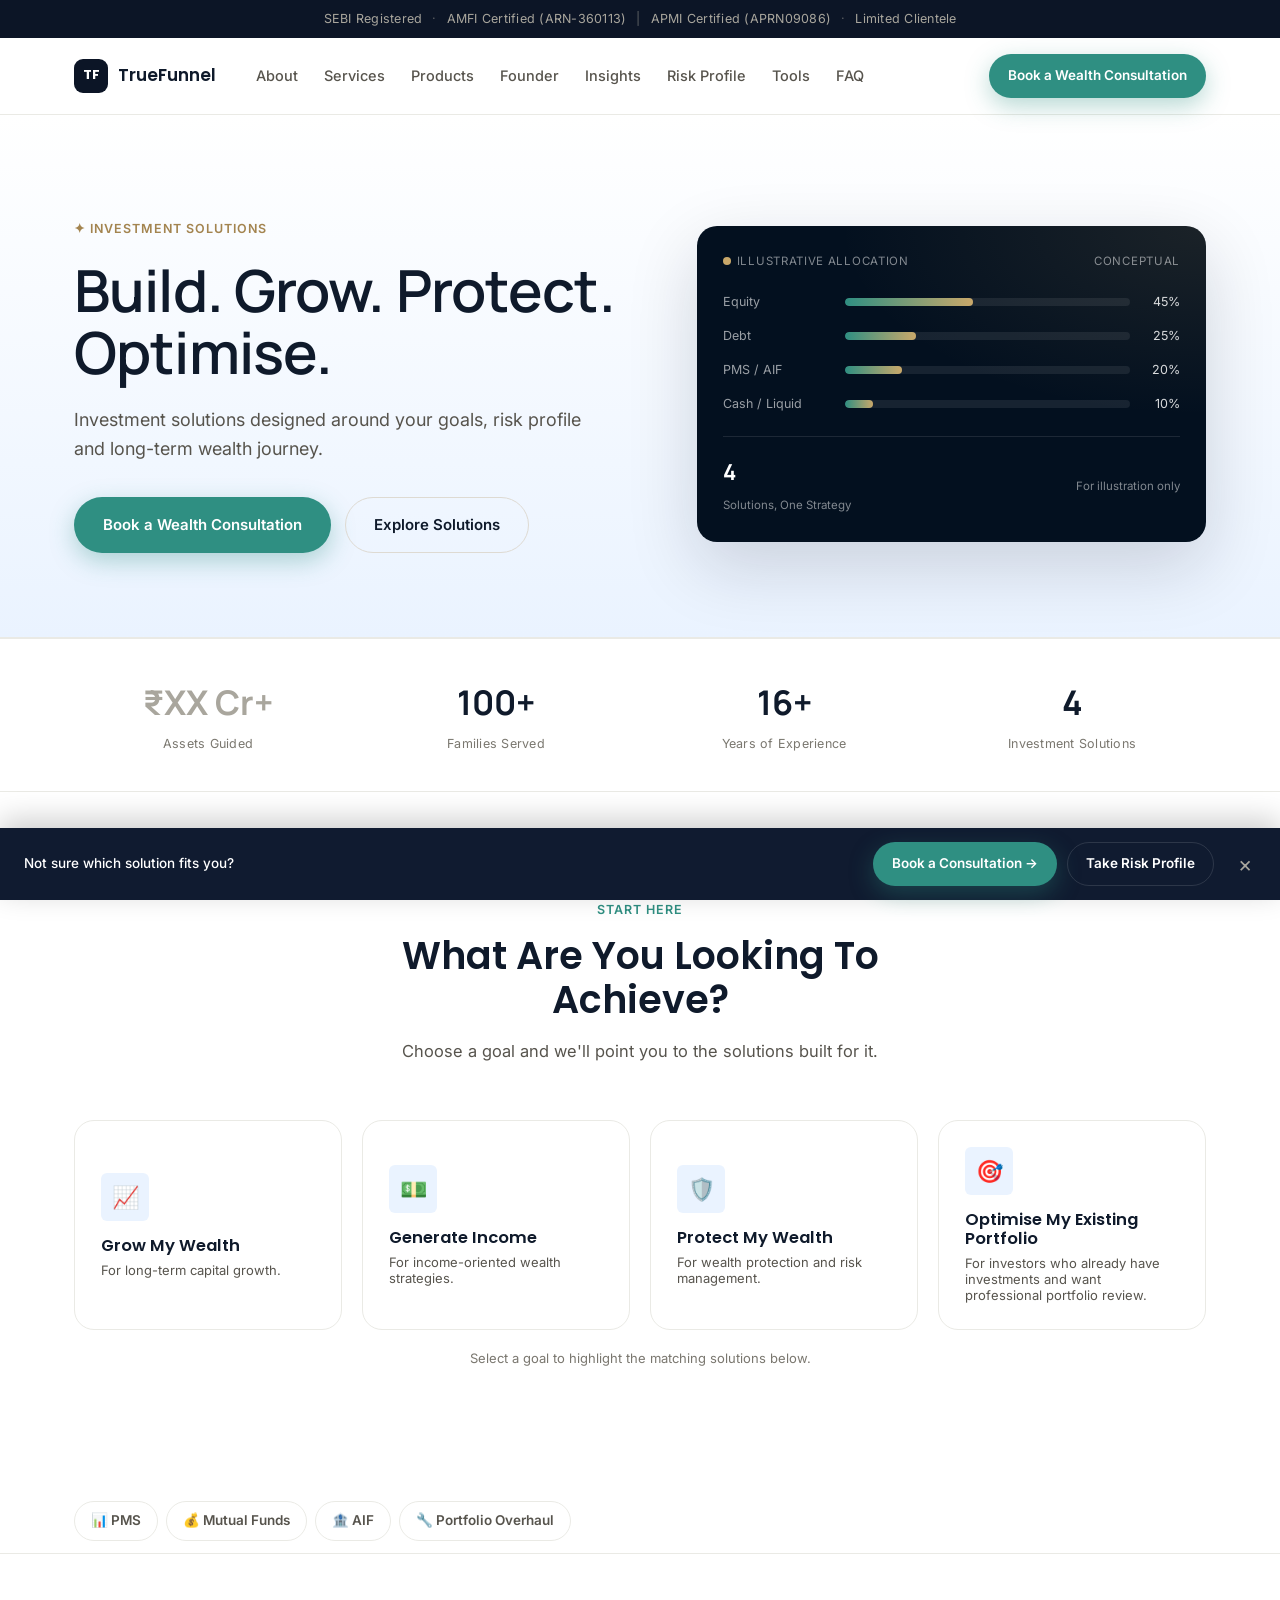
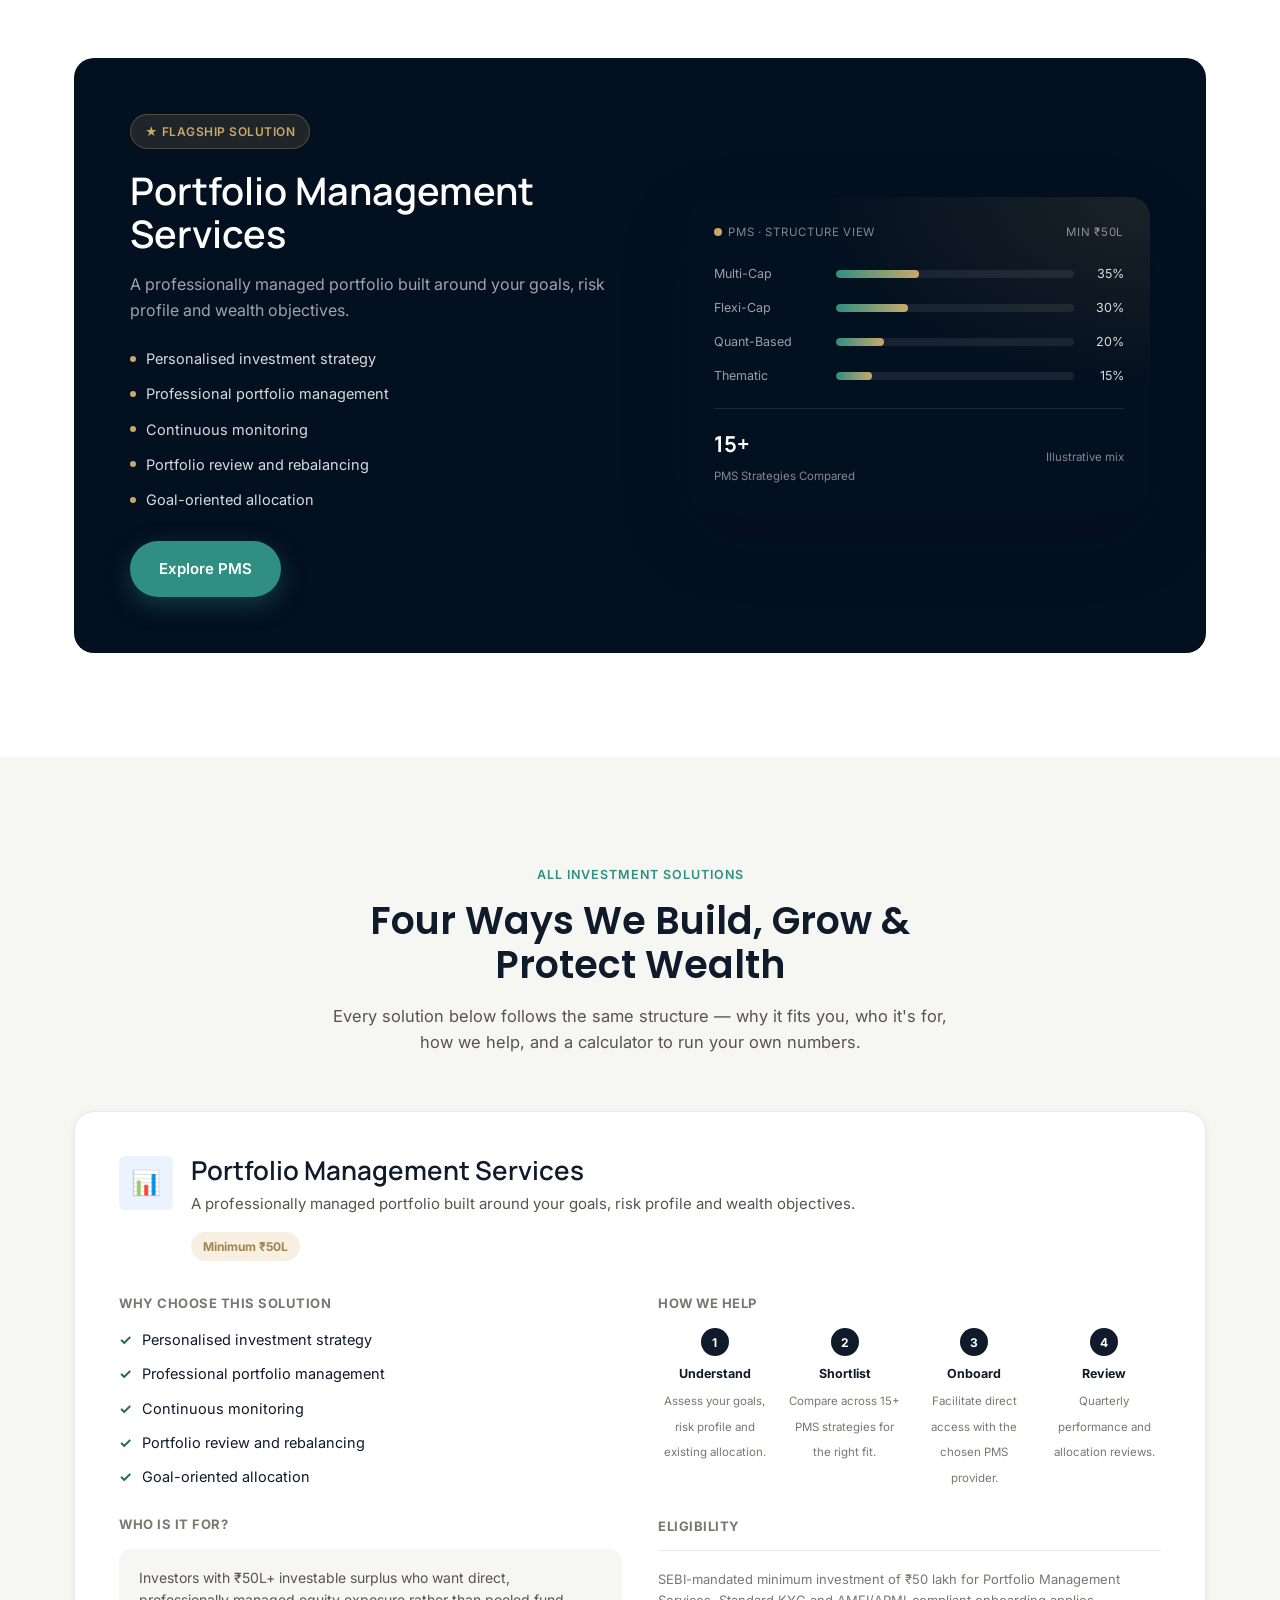
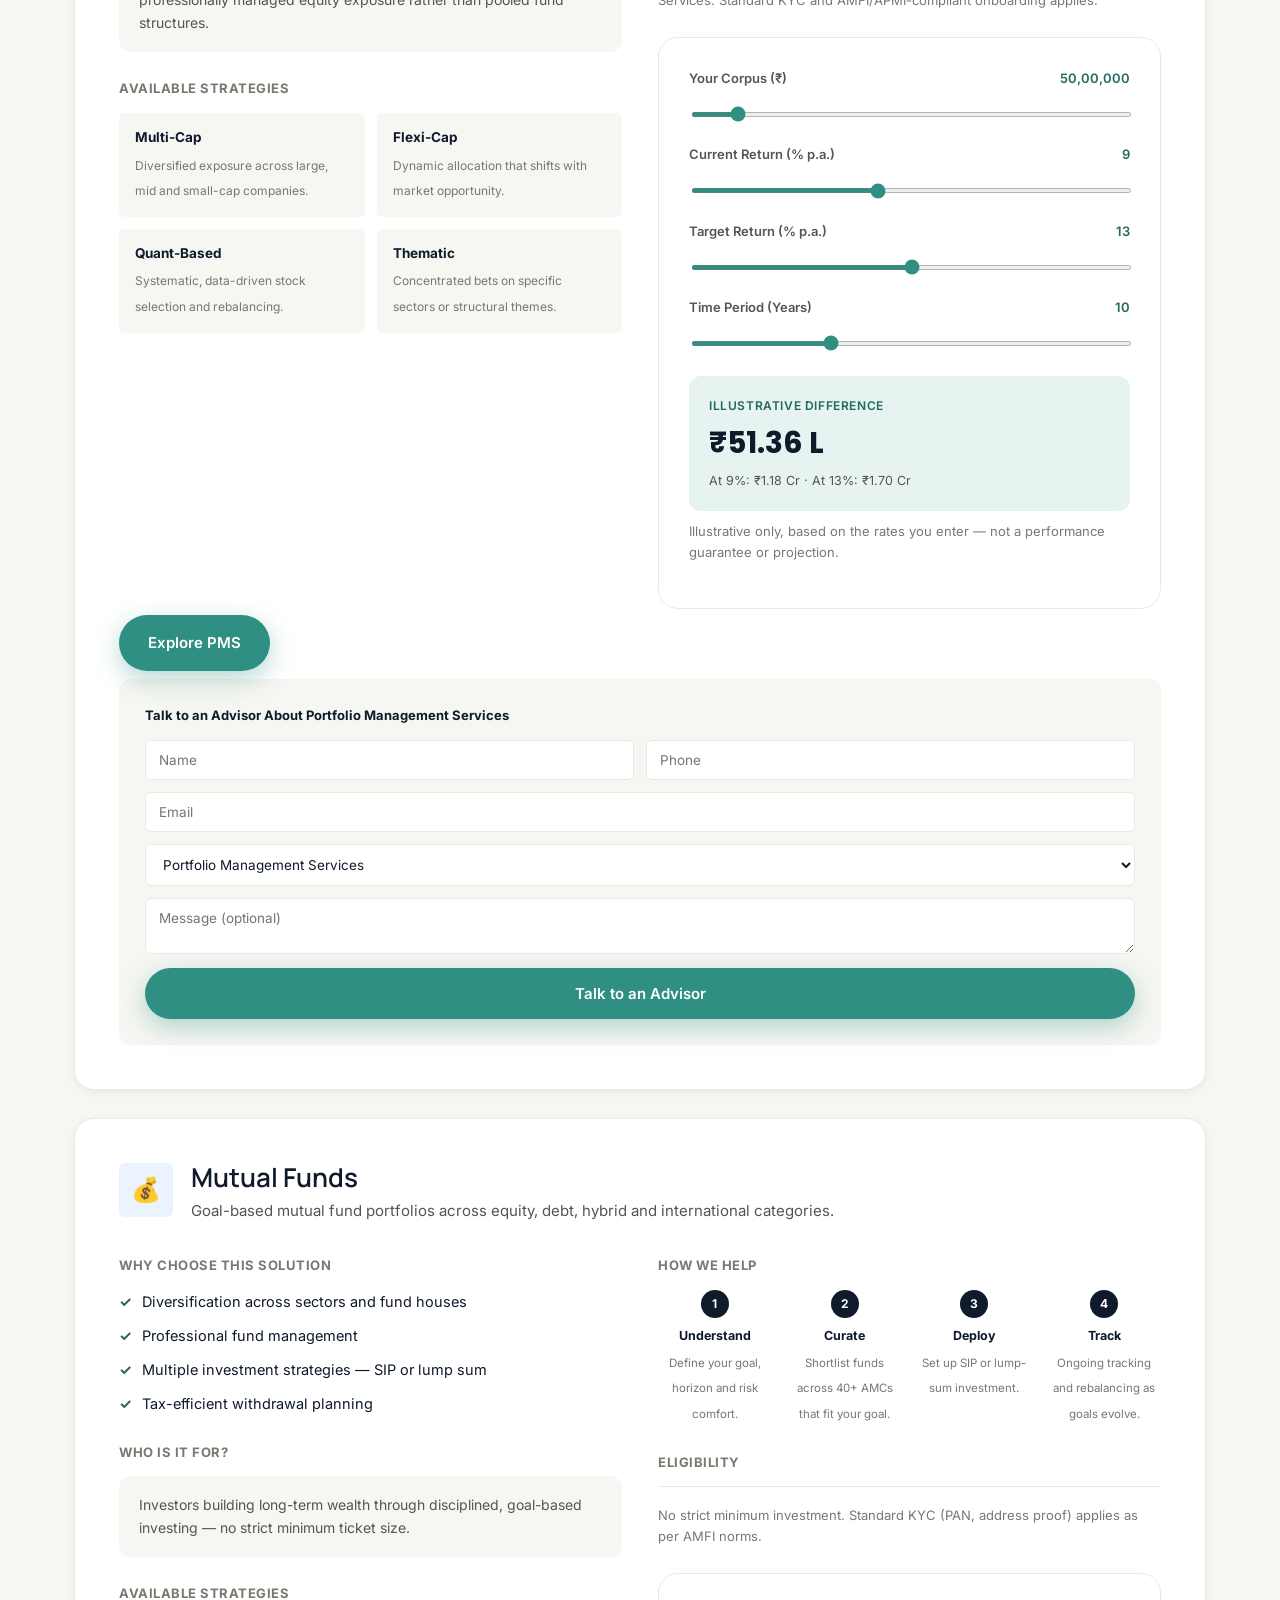
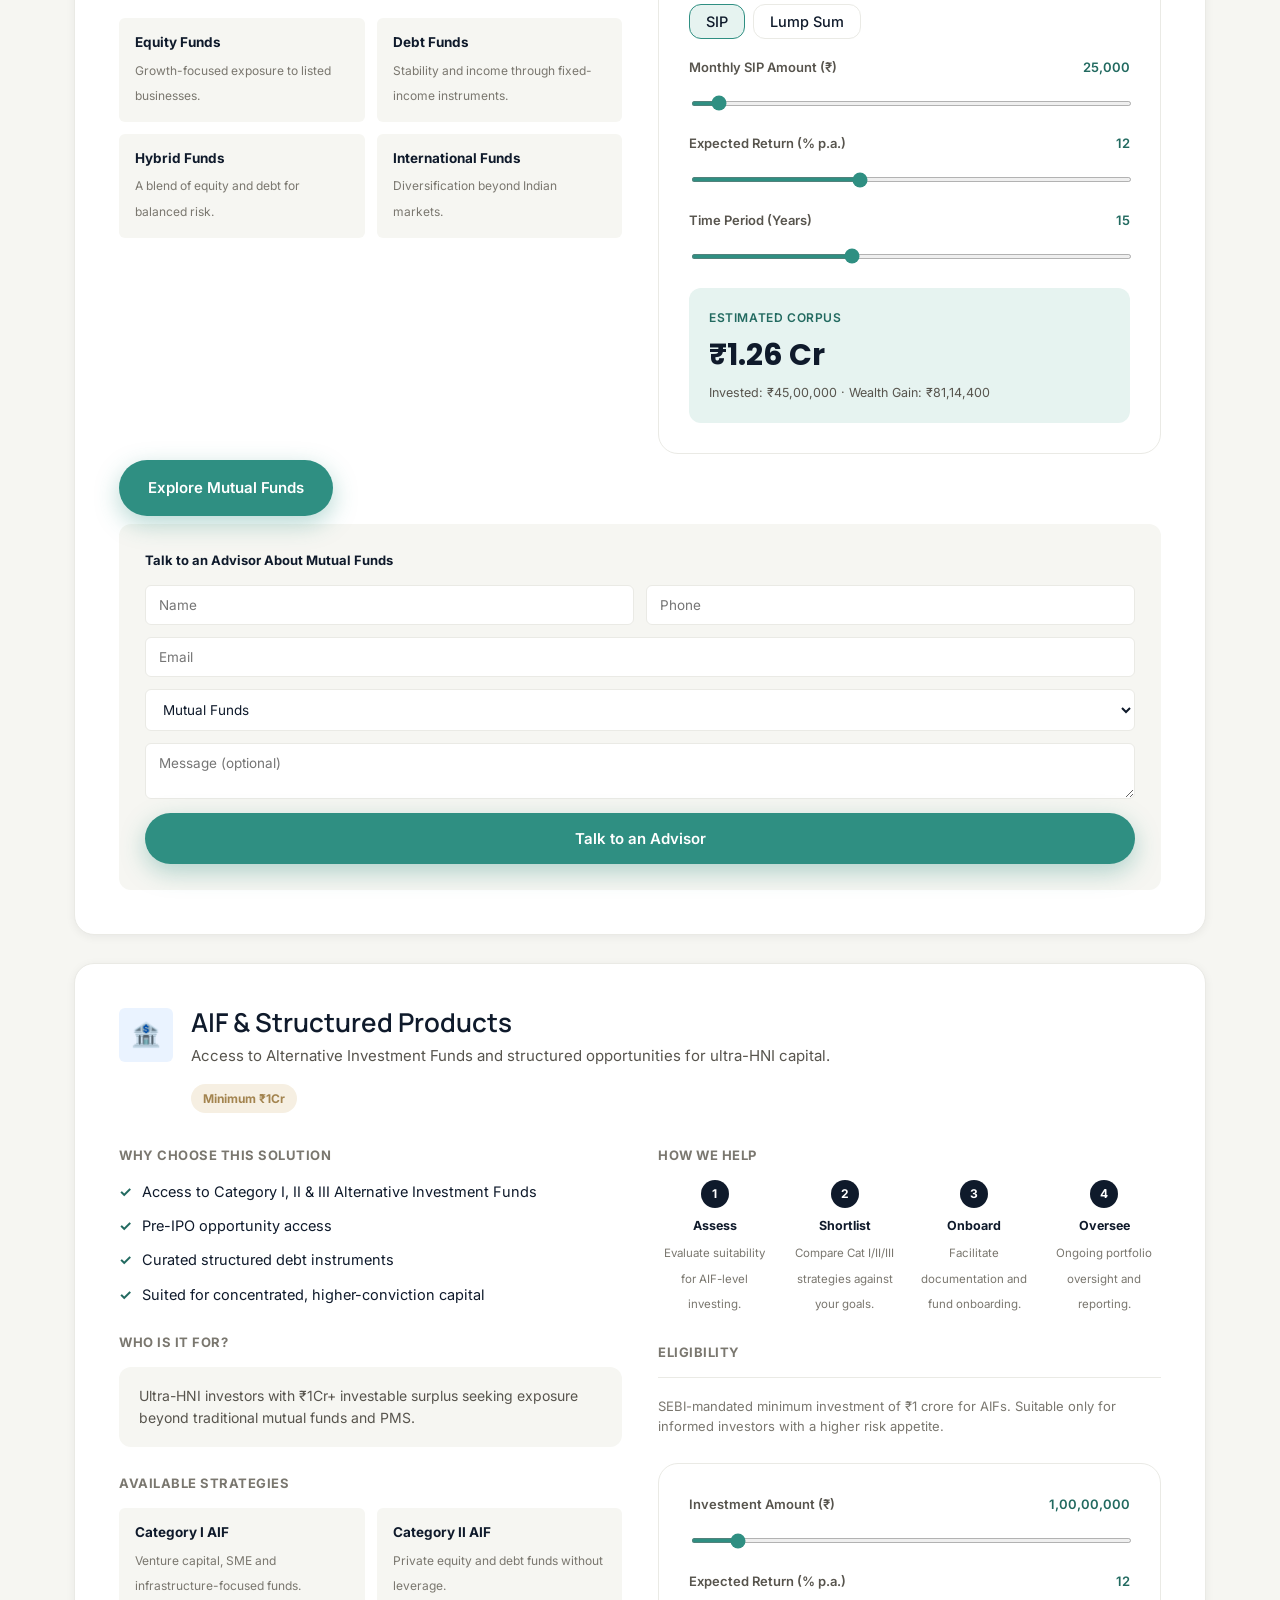
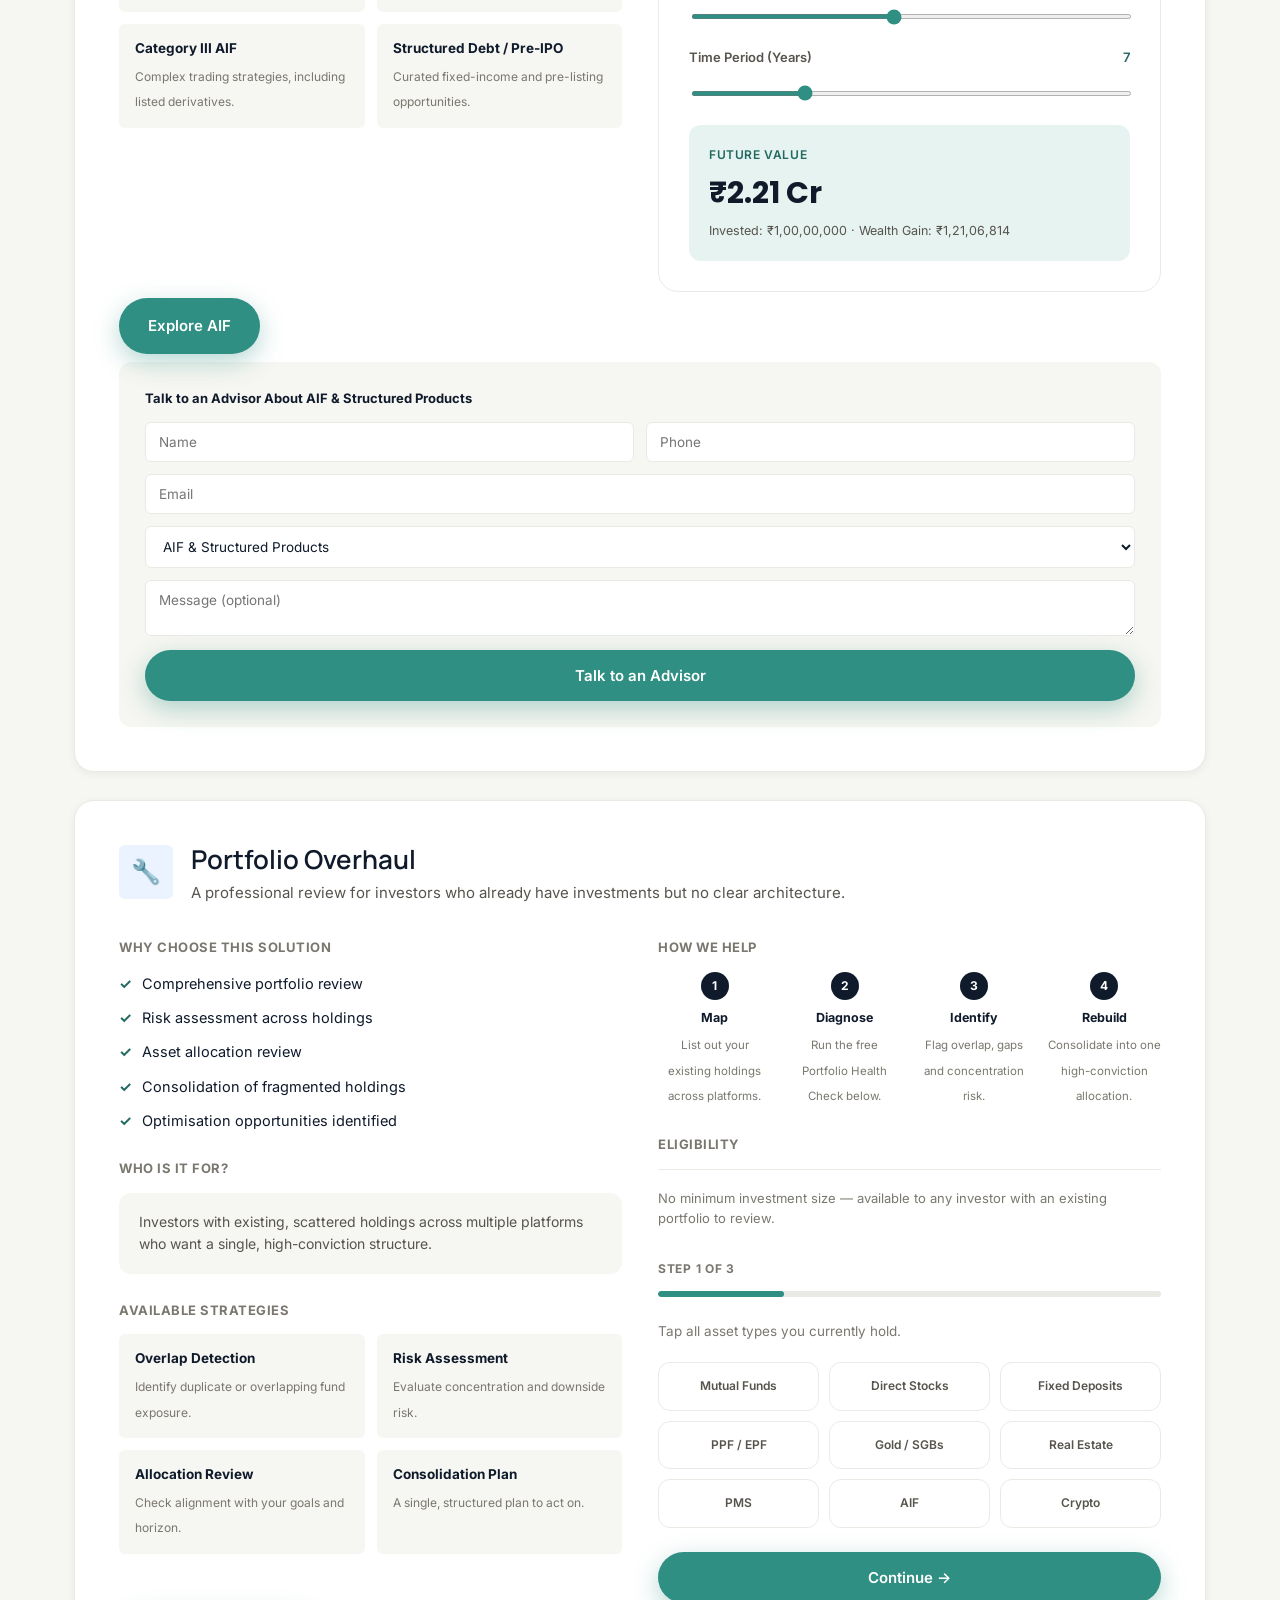
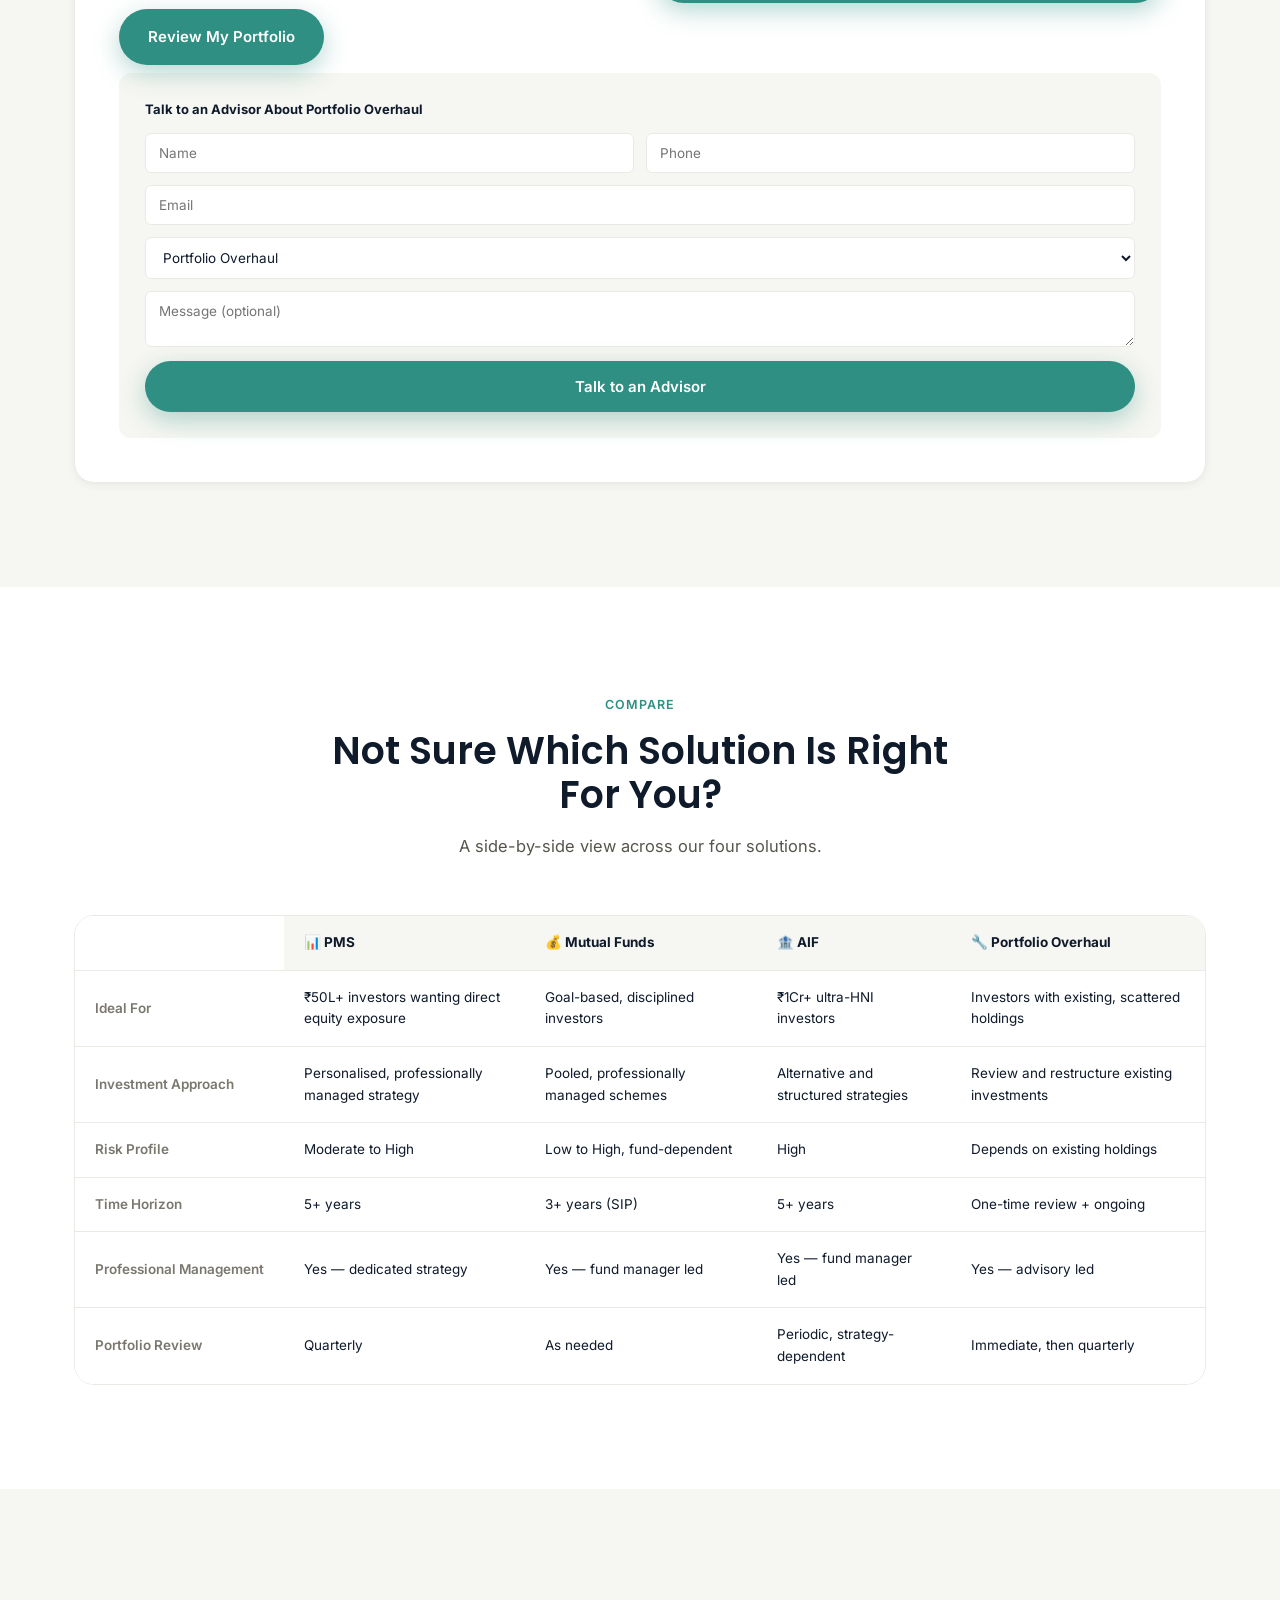
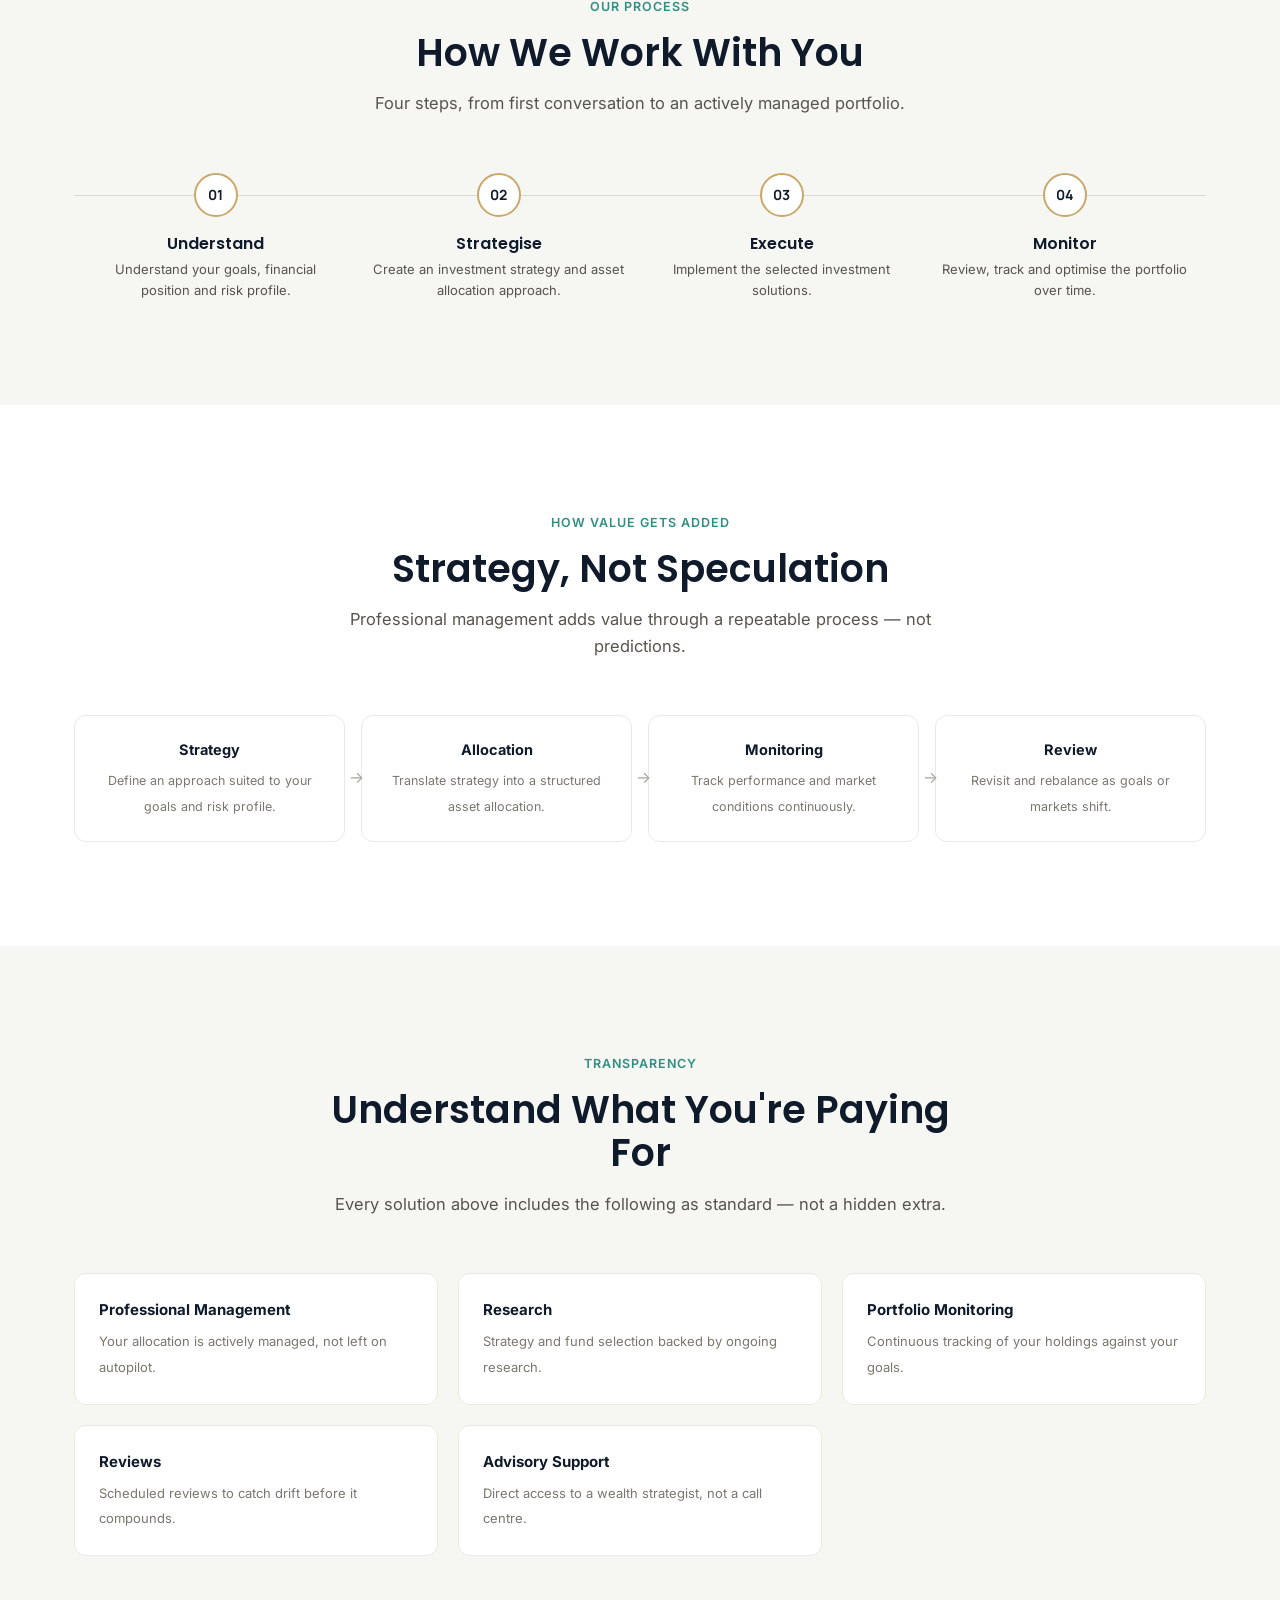
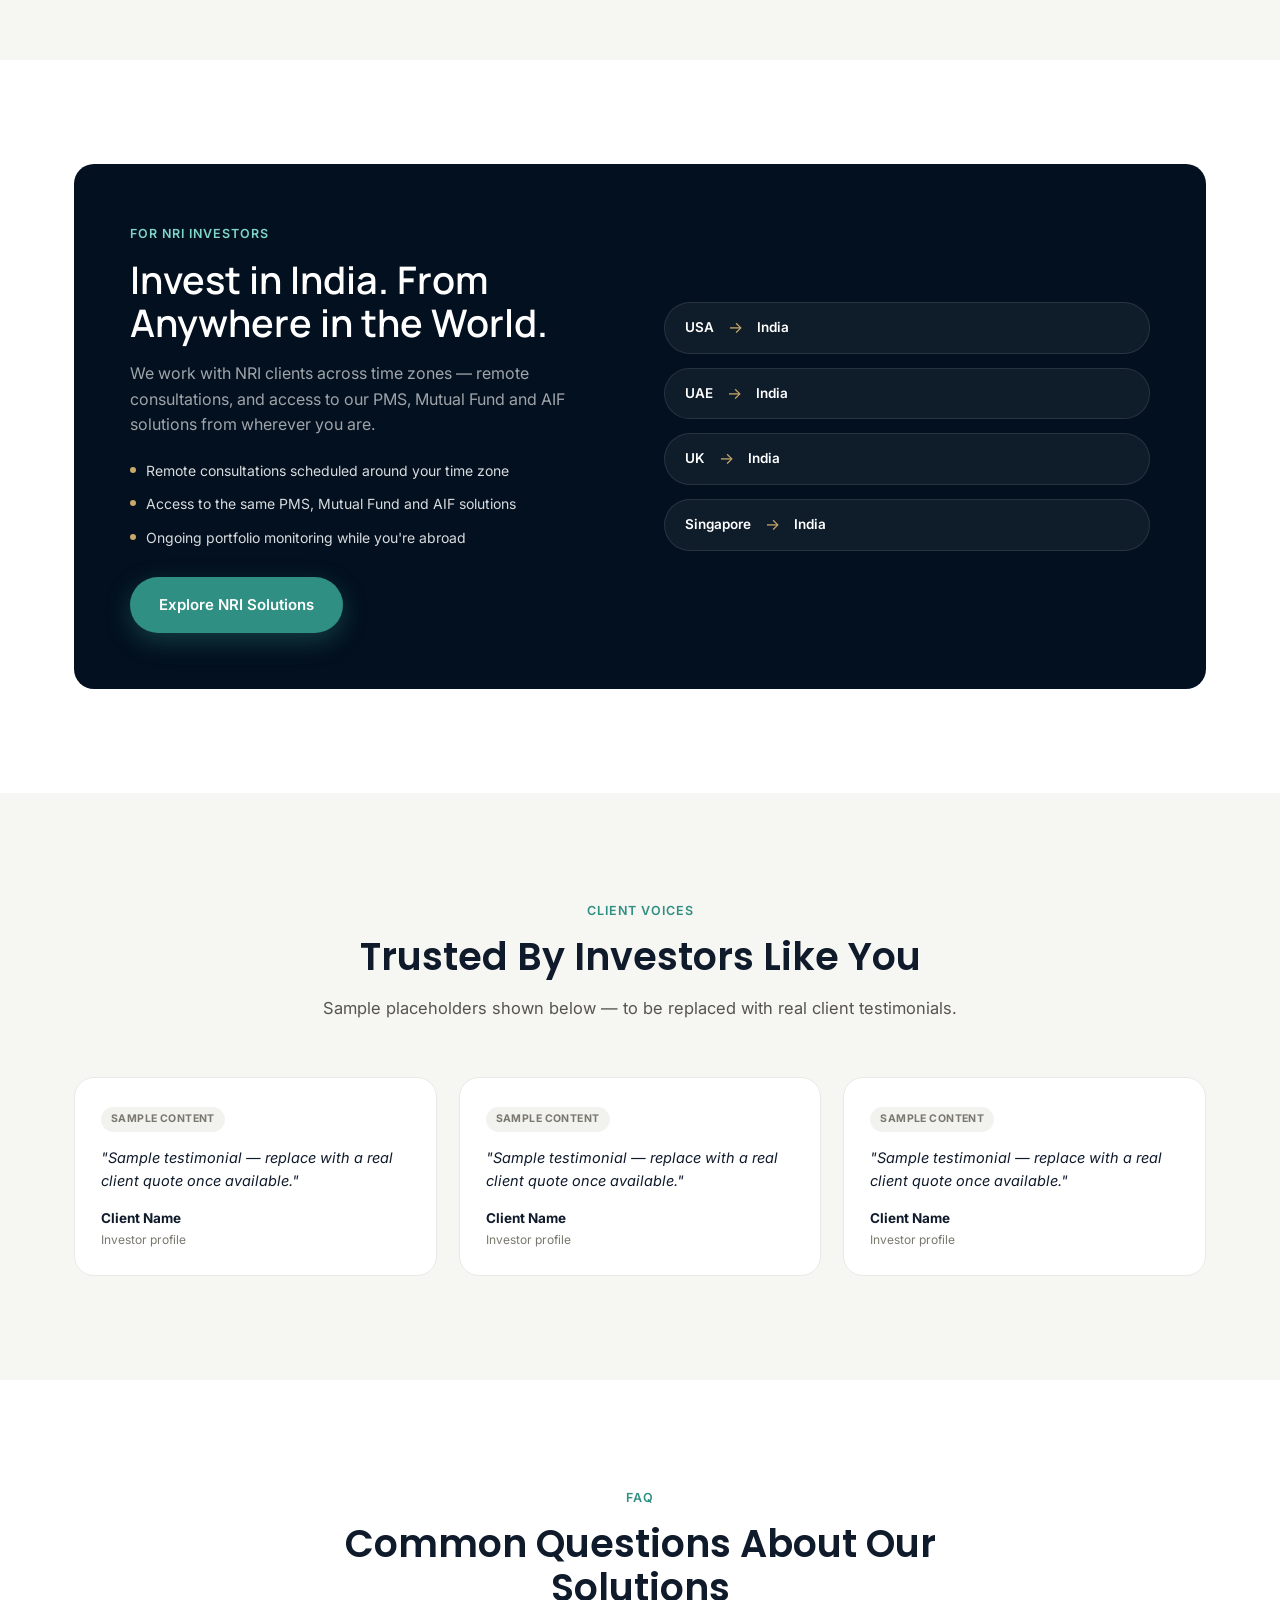
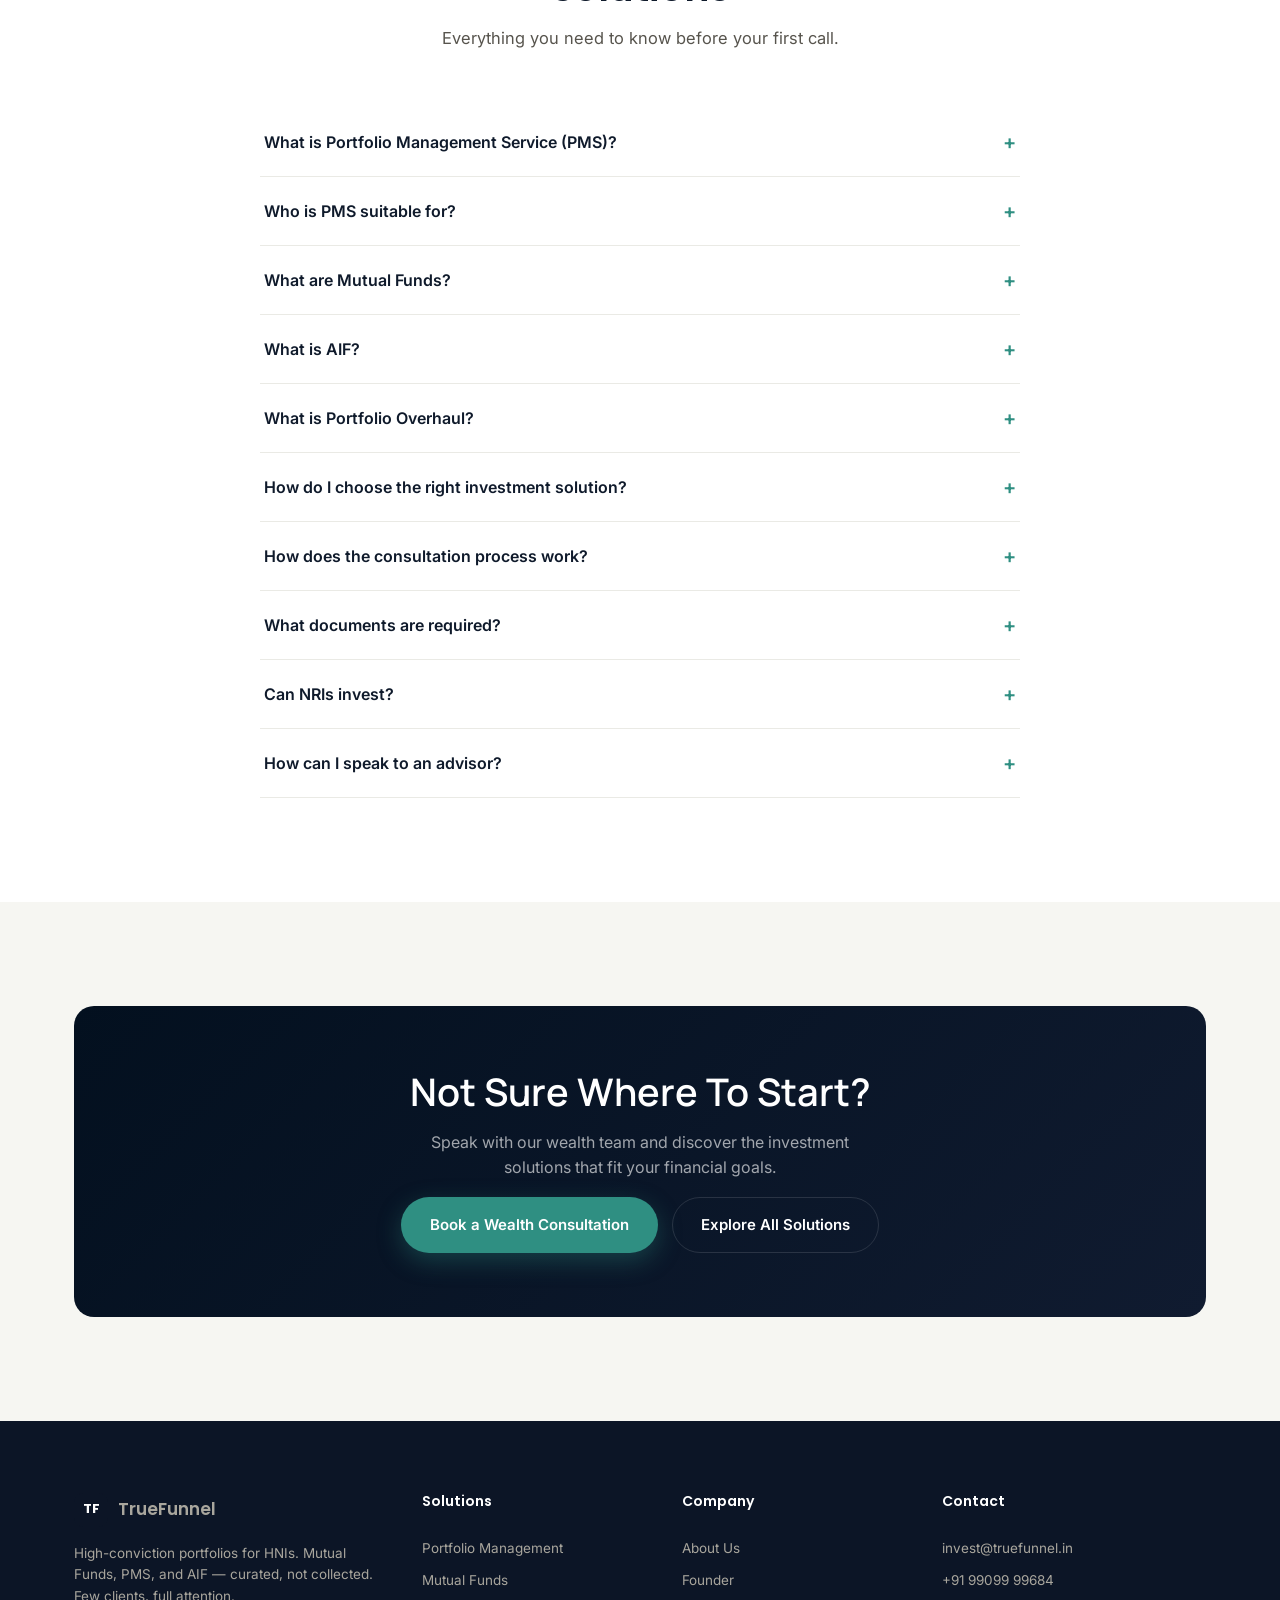
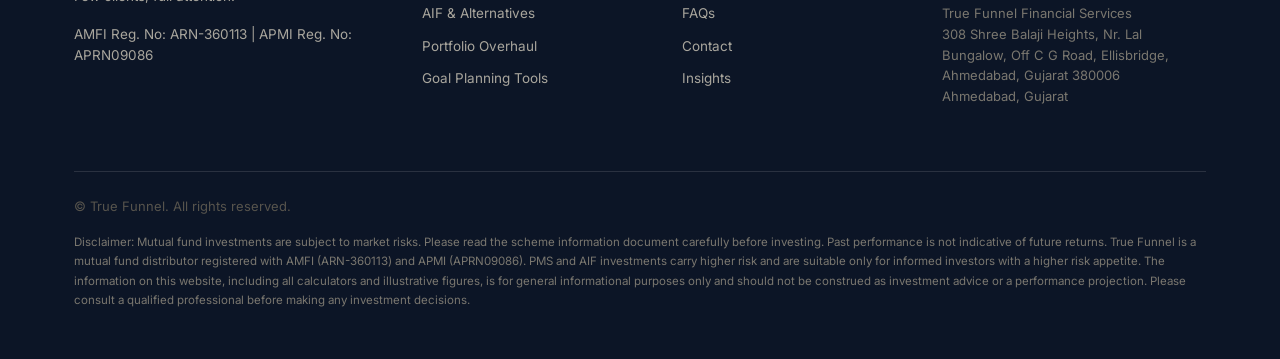
==== products.html @ 82006428 "Initial commit: True Funnel funnel landing site and products hub page Static site with hero, calcula" ====
<!DOCTYPE html>
<html lang="en">
<head>
<meta charset="UTF-8">
<meta name="viewport" content="width=device-width, initial-scale=1.0">
<title>Investment Solutions — PMS, Mutual Funds, AIF & Portfolio Overhaul | True Funnel</title>
<meta name="description" content="Explore True Funnel's investment solutions — Portfolio Management Services, Mutual Funds, AIF & Structured Products, and Portfolio Overhaul — matched to your goals, with calculators and a free advisor consultation.">
<link rel="preconnect" href="https://fonts.googleapis.com">
<link rel="preconnect" href="https://fonts.gstatic.com" crossorigin>
<link href="https://fonts.googleapis.com/css2?family=Poppins:wght@400;500;600;700&family=Inter:wght@400;500;600;700&family=Manrope:wght@500;600;700;800&display=swap" rel="stylesheet">
<link rel="stylesheet" href="assets/styles.css">
<link rel="stylesheet" href="assets/products.css">
</head>
<body>

<!-- ANNOUNCEMENT BAR -->
<div class="announce-bar">
  <span>SEBI Registered</span><span class="dot">·</span><span>AMFI Certified (ARN-360113)</span><span class="dot">|</span><span>APMI Certified (APRN09086)</span><span class="dot">·</span><span>Limited Clientele</span>
</div>

<!-- NAV -->
<header class="nav">
  <div class="nav-inner container">
    <a href="index.html" class="logo"><span class="logo-mark">TF</span><span class="logo-text">TrueFunnel</span></a>
    <nav class="nav-links" id="navLinks">
      <a href="index.html#about">About</a>
      <a href="index.html#services">Services</a>
      <a href="products.html">Products</a>
      <a href="index.html#founder">Founder</a>
      <a href="index.html#insights">Insights</a>
      <a href="index.html#risk-profile">Risk Profile</a>
      <a href="index.html#tools">Tools</a>
      <a href="#product-faq">FAQ</a>
    </nav>
    <a href="index.html#contact" class="btn btn-primary btn-sm nav-cta">Book a Wealth Consultation</a>
    <button class="nav-toggle" id="navToggle" aria-label="Toggle menu"><span></span><span></span><span></span></button>
  </div>
</header>

<!-- 01 — PREMIUM HERO -->
<section class="p-hero">
  <div class="container p-hero-grid">
    <div class="reveal">
      <div class="p-hero-eyebrow">✦ Investment Solutions</div>
      <h1>Build. Grow. Protect. Optimise.</h1>
      <p class="p-hero-sub">Investment solutions designed around your goals, risk profile and long-term wealth journey.</p>
      <div class="p-hero-cta-row">
        <a href="index.html#contact" class="btn btn-primary">Book a Wealth Consultation</a>
        <a href="#goal-selector" class="btn btn-ghost-dark">Explore Solutions</a>
      </div>
    </div>
    <div class="p-dashboard reveal">
      <div class="p-dashboard-head"><span><span class="p-dashboard-dot"></span>ILLUSTRATIVE ALLOCATION</span><span>Conceptual</span></div>
      <div class="p-dashboard-rows">
        <div class="p-dashboard-row"><span class="p-dashboard-label">Equity</span><div class="p-dashboard-bar-track"><div class="p-dashboard-bar-fill" style="width:45%;"></div></div><span class="p-dashboard-pct">45%</span></div>
        <div class="p-dashboard-row"><span class="p-dashboard-label">Debt</span><div class="p-dashboard-bar-track"><div class="p-dashboard-bar-fill" style="width:25%;"></div></div><span class="p-dashboard-pct">25%</span></div>
        <div class="p-dashboard-row"><span class="p-dashboard-label">PMS / AIF</span><div class="p-dashboard-bar-track"><div class="p-dashboard-bar-fill" style="width:20%;"></div></div><span class="p-dashboard-pct">20%</span></div>
        <div class="p-dashboard-row"><span class="p-dashboard-label">Cash / Liquid</span><div class="p-dashboard-bar-track"><div class="p-dashboard-bar-fill" style="width:10%;"></div></div><span class="p-dashboard-pct">10%</span></div>
      </div>
      <div class="p-dashboard-foot"><div><strong>4</strong><span>Solutions, One Strategy</span></div><span>For illustration only</span></div>
    </div>
  </div>
</section>

<!-- 02 — TRUST / CREDIBILITY BAR -->
<div class="trust-bar">
  <div class="container">
    <div class="trust-bar-grid" id="trustBarGrid"></div>
  </div>
</div>

<!-- 03 — GOAL-BASED ENTRY -->
<section class="section" id="goal-selector">
  <div class="container">
    <div class="section-head reveal">
      <span class="eyebrow">Start Here</span>
      <h2>What Are You Looking To Achieve?</h2>
      <p class="section-sub">Choose a goal and we'll point you to the solutions built for it.</p>
    </div>
    <div class="goal-grid reveal" id="goalGrid"></div>
    <p class="goal-hint">Select a goal to highlight the matching solutions below.</p>
  </div>
</section>

<!-- STICKY PRODUCT SUBNAV -->
<nav class="product-subnav">
  <div class="product-subnav-inner" id="productSubnav"></div>
</nav>

<!-- 04 — FEATURED PRODUCT: PMS -->
<section class="section">
  <div class="container">
    <div class="featured-product reveal">
      <div class="featured-grid">
        <div>
          <span class="featured-badge">★ Flagship Solution</span>
          <h2>Portfolio Management Services</h2>
          <p>A professionally managed portfolio built around your goals, risk profile and wealth objectives.</p>
          <ul class="featured-list" id="featuredBenefits"></ul>
          <a href="#product-pms" class="btn btn-primary">Explore PMS</a>
        </div>
        <div class="p-dashboard">
          <div class="p-dashboard-head"><span><span class="p-dashboard-dot"></span>PMS · STRUCTURE VIEW</span><span>Min ₹50L</span></div>
          <div class="p-dashboard-rows">
            <div class="p-dashboard-row"><span class="p-dashboard-label">Multi-Cap</span><div class="p-dashboard-bar-track"><div class="p-dashboard-bar-fill" style="width:35%;"></div></div><span class="p-dashboard-pct">35%</span></div>
            <div class="p-dashboard-row"><span class="p-dashboard-label">Flexi-Cap</span><div class="p-dashboard-bar-track"><div class="p-dashboard-bar-fill" style="width:30%;"></div></div><span class="p-dashboard-pct">30%</span></div>
            <div class="p-dashboard-row"><span class="p-dashboard-label">Quant-Based</span><div class="p-dashboard-bar-track"><div class="p-dashboard-bar-fill" style="width:20%;"></div></div><span class="p-dashboard-pct">20%</span></div>
            <div class="p-dashboard-row"><span class="p-dashboard-label">Thematic</span><div class="p-dashboard-bar-track"><div class="p-dashboard-bar-fill" style="width:15%;"></div></div><span class="p-dashboard-pct">15%</span></div>
          </div>
          <div class="p-dashboard-foot"><div><strong>15+</strong><span>PMS Strategies Compared</span></div><span>Illustrative mix</span></div>
        </div>
      </div>
    </div>
  </div>
</section>

<!-- 05 / 06 — ALL INVESTMENT SOLUTIONS (reusable product template) -->
<section class="section section-light">
  <div class="container">
    <div class="section-head reveal">
      <span class="eyebrow">All Investment Solutions</span>
      <h2>Four Ways We Build, Grow &amp; Protect Wealth</h2>
      <p class="section-sub">Every solution below follows the same structure — why it fits you, who it's for, how we help, and a calculator to run your own numbers.</p>
    </div>
    <div id="allProductsGrid" style="display:flex;flex-direction:column;gap:28px;"></div>
  </div>
</section>

<!-- 07 — PRODUCT COMPARISON -->
<section class="section">
  <div class="container">
    <div class="section-head reveal">
      <span class="eyebrow">Compare</span>
      <h2>Not Sure Which Solution Is Right For You?</h2>
      <p class="section-sub">A side-by-side view across our four solutions.</p>
    </div>
    <div class="comparison-scroll reveal" id="comparisonTableHost"></div>
  </div>
</section>

<!-- 08 — OUR WEALTH MANAGEMENT PROCESS -->
<section class="section section-light">
  <div class="container">
    <div class="section-head reveal">
      <span class="eyebrow">Our Process</span>
      <h2>How We Work With You</h2>
      <p class="section-sub">Four steps, from first conversation to an actively managed portfolio.</p>
    </div>
    <div class="timeline reveal" id="processTimeline"></div>
  </div>
</section>

<!-- 09 — PERFORMANCE / STRATEGY -->
<section class="section">
  <div class="container">
    <div class="section-head reveal">
      <span class="eyebrow">How Value Gets Added</span>
      <h2>Strategy, Not Speculation</h2>
      <p class="section-sub">Professional management adds value through a repeatable process — not predictions.</p>
    </div>
    <div class="flow-steps reveal" id="strategyFlow"></div>
  </div>
</section>

<!-- 10 — FEE / VALUE -->
<section class="section section-light">
  <div class="container">
    <div class="section-head reveal">
      <span class="eyebrow">Transparency</span>
      <h2>Understand What You're Paying For</h2>
      <p class="section-sub">Every solution above includes the following as standard — not a hidden extra.</p>
    </div>
    <div class="fee-grid reveal" id="feeGrid"></div>
  </div>
</section>

<!-- 11 — NRI SECTION -->
<section class="section">
  <div class="container">
    <div class="nri-section reveal">
      <div class="nri-grid">
        <div>
          <span class="eyebrow eyebrow-light">For NRI Investors</span>
          <h2>Invest in India. From Anywhere in the World.</h2>
          <p>We work with NRI clients across time zones — remote consultations, and access to our PMS, Mutual Fund and AIF solutions from wherever you are.</p>
          <ul class="nri-points">
            <li>Remote consultations scheduled around your time zone</li>
            <li>Access to the same PMS, Mutual Fund and AIF solutions</li>
            <li>Ongoing portfolio monitoring while you're abroad</li>
          </ul>
          <a href="index.html#contact" class="btn btn-primary">Explore NRI Solutions</a>
        </div>
        <div class="nri-routes">
          <div class="nri-route"><span>USA</span><span class="nri-arrow">→</span><span>India</span></div>
          <div class="nri-route"><span>UAE</span><span class="nri-arrow">→</span><span>India</span></div>
          <div class="nri-route"><span>UK</span><span class="nri-arrow">→</span><span>India</span></div>
          <div class="nri-route"><span>Singapore</span><span class="nri-arrow">→</span><span>India</span></div>
        </div>
      </div>
    </div>
  </div>
</section>

<!-- 12 — TESTIMONIALS -->
<section class="section section-light">
  <div class="container">
    <div class="section-head reveal">
      <span class="eyebrow">Client Voices</span>
      <h2>Trusted By Investors Like You</h2>
      <p class="section-sub">Sample placeholders shown below — to be replaced with real client testimonials.</p>
    </div>
    <div class="testimonial-grid reveal" id="testimonialGrid"></div>
  </div>
</section>

<!-- 13 — FAQ -->
<section class="section" id="product-faq">
  <div class="container">
    <div class="section-head reveal">
      <span class="eyebrow">FAQ</span>
      <h2>Common Questions About Our Solutions</h2>
      <p class="section-sub">Everything you need to know before your first call.</p>
    </div>
    <div class="faq-list reveal" id="productFaqList"></div>
  </div>
</section>

<!-- 14 — FINAL CTA -->
<section class="section section-light">
  <div class="container">
    <div class="final-cta reveal">
      <h2>Not Sure Where To Start?</h2>
      <p>Speak with our wealth team and discover the investment solutions that fit your financial goals.</p>
      <div class="final-cta-row">
        <a href="index.html#contact" class="btn btn-primary">Book a Wealth Consultation</a>
        <a href="#goal-selector" class="btn btn-ghost-light">Explore All Solutions</a>
      </div>
    </div>
  </div>
</section>

<!-- FOOTER -->
<footer class="footer">
  <div class="container footer-grid">
    <div class="footer-brand">
      <a href="index.html" class="logo"><span class="logo-mark">TF</span><span class="logo-text">TrueFunnel</span></a>
      <p>High-conviction portfolios for HNIs. Mutual Funds, PMS, and AIF — curated, not collected. Few clients, full attention.</p>
      <p class="muted-sm">AMFI Reg. No: ARN-360113 | APMI Reg. No: APRN09086</p>
    </div>
    <div class="footer-col">
      <h4>Solutions</h4>
      <a href="#product-pms">Portfolio Management</a>
      <a href="#product-mutual-funds">Mutual Funds</a>
      <a href="#product-aif">AIF &amp; Alternatives</a>
      <a href="#product-portfolio-overhaul">Portfolio Overhaul</a>
      <a href="index.html#tools">Goal Planning Tools</a>
    </div>
    <div class="footer-col">
      <h4>Company</h4>
      <a href="index.html#about">About Us</a>
      <a href="index.html#founder">Founder</a>
      <a href="#product-faq">FAQs</a>
      <a href="index.html#contact">Contact</a>
      <a href="index.html#insights">Insights</a>
    </div>
    <div class="footer-col">
      <h4>Contact</h4>
      <a href="mailto:invest@truefunnel.in">invest@truefunnel.in</a>
      <a href="tel:+919909999684">+91 99099 99684</a>
      <p class="muted-sm">True Funnel Financial Services<br>308 Shree Balaji Heights, Nr. Lal Bungalow, Off C G Road, Ellisbridge, Ahmedabad, Gujarat 380006<br>Ahmedabad, Gujarat</p>
    </div>
  </div>
  <div class="container">
    <p class="footer-copy">© True Funnel. All rights reserved.</p>
    <p class="footer-disclaimer">Disclaimer: Mutual fund investments are subject to market risks. Please read the scheme information document carefully before investing. Past performance is not indicative of future returns. True Funnel is a mutual fund distributor registered with AMFI (ARN-360113) and APMI (APRN09086). PMS and AIF investments carry higher risk and are suitable only for informed investors with a higher risk appetite. The information on this website, including all calculators and illustrative figures, is for general informational purposes only and should not be construed as investment advice or a performance projection. Please consult a qualified professional before making any investment decisions.</p>
  </div>
</footer>

<!-- STICKY BOTTOM BAR -->
<div class="sticky-bar" id="stickyBar">
  <span>Not sure which solution fits you?</span>
  <div class="sticky-bar-cta">
    <a href="index.html#contact" class="btn btn-primary btn-sm">Book a Consultation →</a>
    <a href="index.html#risk-profile" class="btn btn-ghost-light btn-sm">Take Risk Profile</a>
  </div>
  <button type="button" class="sticky-bar-close" id="stickyBarClose" aria-label="Close">×</button>
</div>

<!-- EXIT INTENT MODAL -->
<div class="modal-overlay" id="exitModal" hidden>
  <div class="modal-card">
    <button type="button" class="modal-close" id="exitModalClose" aria-label="Close">×</button>
    <div class="modal-icon">🎯</div>
    <h3>Before You Go —<br>Free 15-Min Portfolio Review</h3>
    <p>Our wealth strategist will review your current investments and identify 2–3 quick wins to improve returns. No obligations.</p>
    <a href="index.html#contact" class="btn btn-primary btn-block" id="exitModalCta">Get My Review</a>
    <p class="muted-sm center">🔒 100% confidential · No spam · We'll call within 2 hours</p>
  </div>
</div>

<script src="assets/common.js"></script>
<script src="assets/products-data.js"></script>
<script src="assets/products.js"></script>
</body>
</html>
---- assets/styles.css ----
/* ==========================================================================
   True Funnel — Design tokens (Dezerv-inspired: Poppins display, black/white
   base, teal + indigo accents, generous whitespace, minimal sharp buttons)
   ========================================================================== */
:root{
  --black:#0c1526;
  --near-black:#101b30;
  --panel-dark:#16233c;
  --white:#ffffff;
  --offwhite:#f6f6f2;
  --gray-50:#f2f2ee;
  --gray-100:#eaeae5;
  --gray-200:#dedad2;
  --gray-400:#a9a69d;
  --gray-500:#7a776f;
  --gray-600:#57544d;
  --ink:#0f1a2b;
  --teal:#2f8f82;
  --teal-dark:#226a60;
  --teal-light:#e6f3f0;
  --indigo:#4352d1;
  --indigo-light:#eceeff;
  --border-light:rgba(255,255,255,0.12);
  --border-dark:rgba(12,21,38,0.1);
  --radius-sm:6px;
  --radius-md:12px;
  --radius-lg:20px;
  --radius-pill:999px;
  --shadow-sm:0 2px 10px rgba(12,21,38,0.06);
  --shadow-md:0 12px 40px rgba(12,21,38,0.10);
  --shadow-lg:0 24px 70px rgba(12,21,38,0.16);
  --font-display:'Poppins',sans-serif;
  --font-body:'Inter',sans-serif;
}

*,*::before,*::after{box-sizing:border-box;}
html{scroll-behavior:smooth;}
body{
  margin:0;
  font-family:var(--font-body);
  color:var(--ink);
  background:var(--white);
  -webkit-font-smoothing:antialiased;
  line-height:1.6;
}
img{max-width:100%;display:block;}
a{color:inherit;text-decoration:none;}
ul{list-style:none;margin:0;padding:0;}
button{font-family:inherit;cursor:pointer;}
h1,h2,h3,h4{font-family:var(--font-display);font-weight:600;line-height:1.15;margin:0 0 16px;color:var(--ink);}
p{margin:0 0 16px;color:var(--gray-600);}
.container{max-width:1180px;margin:0 auto;padding:0 24px;}

/* ---------- Buttons ---------- */
.btn{
  display:inline-flex;align-items:center;justify-content:center;gap:8px;
  padding:15px 28px;border-radius:var(--radius-pill);
  font-weight:600;font-size:15px;border:1px solid transparent;
  transition:transform .18s ease, box-shadow .18s ease, background-color .18s ease, color .18s ease;
  white-space:nowrap;
}
.btn:hover{transform:translateY(-2px);}
.btn-primary{background:var(--teal);color:var(--white);box-shadow:0 8px 24px rgba(47,143,130,0.35);}
.btn-primary:hover{background:var(--teal-dark);}
.btn-ghost-light{background:transparent;color:var(--white);border-color:var(--border-light);}
.btn-ghost-light:hover{background:rgba(255,255,255,0.08);}
.btn-ghost-dark{background:transparent;color:var(--ink);border-color:var(--gray-200);}
.btn-ghost-dark:hover{background:var(--gray-50);}
.btn-sm{padding:10px 18px;font-size:13.5px;}
.btn-block{width:100%;}
.btn-link{background:none;border:none;color:var(--gray-500);text-decoration:underline;font-size:13.5px;display:block;margin:12px auto 0;text-align:center;width:100%;}

/* ---------- Announcement bar ---------- */
.announce-bar{
  background:var(--black);color:var(--gray-400);font-size:12.5px;
  text-align:center;padding:9px 16px;letter-spacing:.02em;
}
.announce-bar .dot{margin:0 10px;opacity:.5;}

/* ---------- Nav ---------- */
.nav{position:sticky;top:0;z-index:60;background:rgba(255,255,255,0.92);backdrop-filter:blur(10px);border-bottom:1px solid var(--gray-100);}
.nav-inner{display:flex;align-items:center;gap:28px;padding:16px 24px;}
.logo{display:flex;align-items:center;gap:10px;font-family:var(--font-display);font-weight:600;font-size:17px;}
.logo-mark{width:34px;height:34px;border-radius:9px;background:var(--black);color:var(--white);display:flex;align-items:center;justify-content:center;font-size:13px;font-weight:700;}
.nav-links{display:flex;gap:26px;margin-left:12px;flex:1;}
.nav-links a{font-size:14.5px;font-weight:500;color:var(--gray-600);transition:color .15s;}
.nav-links a:hover{color:var(--black);}
.nav-cta{margin-left:auto;}
.nav-toggle{display:none;background:none;border:none;width:36px;height:30px;flex-direction:column;justify-content:space-between;padding:4px 0;}
.nav-toggle span{display:block;height:2px;background:var(--black);border-radius:2px;}

/* ---------- Hero ---------- */
.hero{background:linear-gradient(180deg, #ffffff 0%, var(--offwhite) 100%);color:var(--ink);padding:96px 0 76px;border-bottom:1px solid var(--gray-100);}
.hero-grid{display:grid;grid-template-columns:1.15fr .85fr;gap:56px;align-items:center;}
.hero-badge{display:inline-flex;align-items:center;gap:6px;background:var(--white);border:1px solid var(--gray-200);color:var(--gray-600);padding:8px 16px;border-radius:var(--radius-pill);font-size:13px;font-weight:500;margin-bottom:22px;box-shadow:var(--shadow-sm);}
.hero h1{font-size:56px;color:var(--ink);margin-bottom:22px;letter-spacing:-0.01em;}
.hero-sub{color:var(--ink);font-size:18px;font-weight:500;margin-bottom:14px;}
.hero-body{color:var(--gray-600);font-size:16px;max-width:520px;margin-bottom:32px;}
.hero-cta-row{display:flex;gap:14px;flex-wrap:wrap;}

.hero-panel{background:var(--panel-dark);border:1px solid var(--border-light);border-radius:var(--radius-lg);padding:28px;box-shadow:var(--shadow-lg);}
.panel-head{display:flex;justify-content:space-between;align-items:center;margin-bottom:22px;}
.pill-dot{font-size:11.5px;font-weight:600;color:var(--teal);letter-spacing:.06em;}
.panel-title{font-size:12.5px;color:var(--gray-400);text-transform:uppercase;letter-spacing:.06em;}
.panel-stats{display:grid;grid-template-columns:1fr 1fr;gap:20px 16px;margin-bottom:22px;}
.panel-stat strong{display:block;font-family:var(--font-display);font-size:28px;color:var(--white);}
.panel-stat span{font-size:12.5px;color:var(--gray-400);}
.panel-foot{background:rgba(47,143,130,0.14);color:#7fd6c6;border-radius:var(--radius-sm);padding:12px 14px;font-size:13.5px;font-weight:500;}

/* ---------- Marquee ---------- */
.marquee-wrap{background:var(--teal);overflow:hidden;padding:13px 0;}
.marquee-track{display:inline-flex;white-space:nowrap;animation:scroll-left 32s linear infinite;color:var(--white);font-size:14px;font-weight:500;}
.marquee-track span{padding:0 4px;}
.marquee-track b{font-weight:700;}
.marquee-track .sep{opacity:.6;padding:0 18px;}
@keyframes scroll-left{from{transform:translateX(0);}to{transform:translateX(-50%);}}

/* ---------- Sections generic ---------- */
.section{padding:104px 0;}
.section-light{background:var(--offwhite);}
.section-dark{background:var(--black);color:var(--white);}
.section-dark p{color:rgba(255,255,255,0.62);}
.section-dark h2,.section-dark h3{color:var(--white);}
.eyebrow{display:inline-block;font-size:12.5px;font-weight:600;letter-spacing:.08em;text-transform:uppercase;color:var(--teal);margin-bottom:14px;}
.eyebrow-light{color:#7fd6c6;}
.section-head{max-width:640px;margin:0 auto 56px;text-align:center;}
.section-sub{font-size:16.5px;}
.light-sub{color:rgba(255,255,255,0.62);}
h2{font-size:38px;}

/* ---------- About ---------- */
.about-grid{display:grid;grid-template-columns:1fr 1fr;gap:64px;align-items:start;margin-bottom:56px;}
.about-stats{display:grid;grid-template-columns:repeat(3,1fr);gap:20px;margin-top:32px;}
.about-stats strong{display:block;font-family:var(--font-display);font-size:30px;}
.about-stats span{font-size:12.5px;color:var(--gray-500);}
.philosophy-card{background:var(--near-black);color:var(--white);border-radius:var(--radius-lg);padding:40px;}
.philosophy-card p{color:rgba(255,255,255,0.92);font-size:19px;font-family:var(--font-display);font-weight:500;line-height:1.45;margin-bottom:18px;}
.philosophy-attr{display:block;color:var(--gray-400);font-size:13px;margin-bottom:26px;}
.philosophy-list{display:flex;flex-direction:column;gap:12px;}
.philosophy-list li{position:relative;padding-left:20px;font-size:14.5px;color:rgba(255,255,255,0.8);}
.philosophy-list li::before{content:'';position:absolute;left:0;top:8px;width:8px;height:8px;border-radius:50%;background:var(--teal);}
.about-closer{text-align:center;font-size:19px;color:var(--ink);border-top:1px solid var(--gray-100);padding-top:40px;}

/* ---------- Services ---------- */
.service-grid{display:grid;grid-template-columns:repeat(2,1fr);gap:24px;margin-bottom:24px;}
.service-card{background:var(--white);border:1px solid var(--gray-100);border-radius:var(--radius-lg);padding:32px;transition:transform .2s ease, box-shadow .2s ease;}
.service-card:hover{transform:translateY(-4px);box-shadow:var(--shadow-md);}
.service-icon{width:52px;height:52px;border-radius:var(--radius-sm);background:var(--teal-light);display:flex;align-items:center;justify-content:center;font-size:24px;margin-bottom:18px;}
.service-card h3{font-size:19px;margin-bottom:10px;}
.service-card p{font-size:14.5px;margin-bottom:18px;}
.tag-row{display:flex;flex-wrap:wrap;gap:8px;}
.tag-row span{font-size:12px;font-weight:600;background:var(--gray-50);color:var(--gray-600);padding:6px 12px;border-radius:var(--radius-pill);}

.quicklink-grid{display:grid;grid-template-columns:repeat(3,1fr);gap:20px;margin-top:24px;}
.quicklink-card{display:flex;align-items:center;gap:16px;background:var(--white);border:1px solid var(--gray-100);border-radius:var(--radius-md);padding:20px;transition:border-color .2s, transform .2s;}
.quicklink-card:hover{border-color:var(--teal);transform:translateY(-3px);}
.ql-icon{width:44px;height:44px;border-radius:var(--radius-sm);background:var(--indigo-light);display:flex;align-items:center;justify-content:center;font-size:20px;flex-shrink:0;}
.quicklink-card h4{font-size:15px;margin-bottom:4px;}
.quicklink-card p{font-size:13px;margin:0;}
.ql-arrow{margin-left:auto;color:var(--teal);font-weight:700;}

/* ---------- Founder ---------- */
.founder-grid{display:grid;grid-template-columns:.5fr 1fr;gap:56px;align-items:center;}
.founder-photo{aspect-ratio:1;border-radius:var(--radius-lg);background:linear-gradient(135deg,var(--teal),var(--indigo));display:flex;align-items:center;justify-content:center;font-family:var(--font-display);font-size:64px;font-weight:600;color:var(--white);}
.founder-role{color:var(--teal);font-weight:600;font-size:15px;margin-bottom:20px;}

/* ---------- Health check widget ---------- */
.health-grid{display:grid;grid-template-columns:1fr 1fr;gap:64px;align-items:center;}
.check-list{display:flex;flex-direction:column;gap:10px;margin:20px 0;}
.check-list li{font-size:14.5px;color:var(--ink);font-weight:500;}
.social-proof{display:inline-block;background:var(--teal-light);color:var(--teal-dark);font-weight:600;font-size:13px;padding:8px 14px;border-radius:var(--radius-pill);margin-bottom:8px;}
.muted-sm{font-size:13px;color:var(--gray-500);}

.health-widget,.risk-widget{background:var(--white);border-radius:var(--radius-lg);box-shadow:var(--shadow-lg);padding:32px;border:1px solid var(--gray-100);}
.risk-widget{background:var(--near-black);border-color:var(--border-light);}
.hw-progress{margin-bottom:24px;}
.hw-progress span{font-size:12px;font-weight:700;letter-spacing:.06em;color:var(--gray-500);}
.risk-widget .hw-progress span{color:var(--gray-400);}
.hw-bar{height:6px;background:var(--gray-100);border-radius:var(--radius-pill);margin-top:10px;overflow:hidden;}
.risk-widget .hw-bar{background:rgba(255,255,255,0.1);}
.hw-bar-fill{height:100%;width:25%;background:var(--teal);border-radius:var(--radius-pill);transition:width .3s ease;}
.hw-step h3{font-size:20px;margin-bottom:6px;}
.risk-widget h3{color:var(--white);}
.hw-hint{font-size:13.5px;color:var(--gray-500);margin-bottom:20px;}

.asset-grid{display:grid;grid-template-columns:repeat(3,1fr);gap:10px;margin-bottom:24px;}
.asset-chip{display:flex;flex-direction:column;align-items:center;gap:6px;padding:16px 8px;border:1.5px solid var(--gray-100);border-radius:var(--radius-md);background:var(--white);font-size:12px;font-weight:600;color:var(--gray-600);transition:all .15s;}
.asset-chip span{line-height:1.2;text-align:center;}
.asset-chip:hover{border-color:var(--teal);}
.asset-chip.selected{border-color:var(--teal);background:var(--teal-light);color:var(--teal-dark);}

.option-list{display:flex;flex-direction:column;gap:10px;margin-bottom:8px;}
.option-row{text-align:left;padding:16px 18px;border:1.5px solid var(--gray-100);border-radius:var(--radius-md);background:var(--white);font-size:14.5px;font-weight:500;color:var(--ink);transition:all .15s;}
.option-row:hover{border-color:var(--teal);}
.option-row.selected{border-color:var(--teal);background:var(--teal-light);}
.risk-widget .option-row{background:var(--panel-dark);border-color:var(--border-light);color:var(--white);}
.risk-widget .option-row:hover,.risk-widget .option-row.selected{border-color:var(--teal);background:rgba(47,143,130,0.18);}

.hw-result{text-align:center;}
.score-ring{position:relative;width:120px;height:120px;margin:0 auto 20px;}
.score-ring svg{width:100%;height:100%;transform:rotate(-90deg);}
.ring-bg{fill:none;stroke:var(--gray-100);stroke-width:9;}
.risk-widget .ring-bg{stroke:rgba(255,255,255,0.1);}
.ring-fg{fill:none;stroke:var(--teal);stroke-width:9;stroke-linecap:round;stroke-dasharray:326.7;stroke-dashoffset:326.7;transition:stroke-dashoffset 1s ease;}
.score-num{position:absolute;inset:0;display:flex;align-items:baseline;justify-content:center;gap:2px;}
.score-num strong{font-family:var(--font-display);font-size:32px;}
.score-num span{font-size:13px;color:var(--gray-500);}

/* ---------- Calculators ---------- */
.calc-grid{display:grid;grid-template-columns:1fr 1fr;gap:24px;margin-bottom:24px;}
.calc-card{background:var(--white);border:1px solid var(--gray-100);border-radius:var(--radius-lg);padding:30px;}
.calc-card h3{font-size:18px;margin-bottom:22px;}
.calc-field{margin-bottom:20px;}
.calc-field-head{display:flex;justify-content:space-between;font-size:13px;font-weight:600;margin-bottom:10px;}
.calc-field-head label{color:var(--gray-600);}
.calc-val{color:var(--teal-dark);}
input[type="range"]{width:100%;accent-color:var(--teal);height:5px;}
.calc-result{background:var(--teal-light);border-radius:var(--radius-md);padding:20px;margin-top:22px;display:flex;flex-direction:column;gap:4px;}
.calc-result-label{font-size:12px;font-weight:600;color:var(--teal-dark);text-transform:uppercase;letter-spacing:.05em;}
.calc-result-num{font-family:var(--font-display);font-size:30px;color:var(--ink);}
.calc-result-sub{font-size:12.5px;color:var(--gray-600);}

.gap-card{background:var(--near-black);color:var(--white);border-radius:var(--radius-lg);padding:36px;margin-bottom:56px;}
.gap-head h3{color:var(--white);margin-bottom:6px;}
.gap-head p{color:rgba(255,255,255,0.6);margin-bottom:26px;}
.gap-fields{display:grid;grid-template-columns:repeat(2,1fr);gap:20px 28px;margin-bottom:8px;}
.gap-card .calc-field-head label{color:rgba(255,255,255,0.72);}
.gap-card .calc-val{color:#7fd6c6;}
.gap-result{margin-top:24px;background:rgba(47,143,130,0.16);border-radius:var(--radius-md);padding:22px;}
.gap-result .calc-result-label{color:#7fd6c6;}
.gap-num{color:var(--white);font-size:34px;}
.gap-result .calc-result-sub{color:rgba(255,255,255,0.6);}

.more-tools-title{font-size:18px;margin:8px 0 20px;}
.more-tools-grid{display:grid;grid-template-columns:repeat(4,1fr);gap:16px;}
.tool-card{text-align:left;background:var(--white);border:1px solid var(--gray-100);border-radius:var(--radius-md);padding:20px;display:flex;flex-direction:column;gap:8px;font-size:20px;transition:all .18s;}
.tool-card:hover{border-color:var(--teal);transform:translateY(-3px);box-shadow:var(--shadow-sm);}
.tool-card span{font-family:var(--font-display);font-size:14.5px;font-weight:600;color:var(--ink);}
.tool-card small{font-size:12px;color:var(--gray-500);font-weight:400;line-height:1.4;}

/* ---------- Risk profile ---------- */
.risk-grid{display:grid;grid-template-columns:.9fr 1.1fr;gap:56px;align-items:center;}

/* ---------- FAQ ---------- */
.faq-list{max-width:760px;margin:0 auto;}
.faq-item{border-bottom:1px solid var(--gray-100);}
.faq-q{width:100%;display:flex;justify-content:space-between;align-items:center;background:none;border:none;padding:22px 4px;font-size:16px;font-weight:600;text-align:left;color:var(--ink);}
.faq-q span{color:var(--teal);font-size:20px;transition:transform .2s;}
.faq-item.open .faq-q span{transform:rotate(45deg);}
.faq-a{max-height:0;overflow:hidden;transition:max-height .25s ease;}
.faq-item.open .faq-a{max-height:200px;}
.faq-a p{padding:0 4px 22px;font-size:14.5px;}

/* ---------- Contact ---------- */
.contact-grid{display:grid;grid-template-columns:.85fr 1.15fr;gap:32px;align-items:start;}
.contact-info{display:flex;flex-direction:column;gap:22px;background:var(--panel-dark);border-radius:var(--radius-lg);padding:34px;box-shadow:var(--shadow-md);}
.info-row{display:flex;gap:16px;align-items:flex-start;}
.info-icon{width:40px;height:40px;border-radius:var(--radius-sm);background:rgba(47,143,130,0.16);display:flex;align-items:center;justify-content:center;font-size:18px;flex-shrink:0;}
.info-row strong{display:block;color:var(--white);font-size:14.5px;margin-bottom:4px;}
.info-row p{margin:0;font-size:14px;}
.info-row a:hover{color:var(--teal);}
.urgency-box{background:rgba(47,143,130,0.12);border:1px solid rgba(47,143,130,0.3);border-radius:var(--radius-md);padding:18px;margin-top:8px;}
.urgency-box p{margin:0 0 8px;font-size:13.5px;color:#c9ede6;}
.urgency-box p:last-child{margin:0;}

.lead-form-card{background:var(--white);border:1px solid var(--gray-100);border-radius:var(--radius-lg);padding:34px;color:var(--ink);box-shadow:var(--shadow-md);}
.lead-form-card h3{margin-bottom:4px;}
.form-label{display:block;font-size:13px;font-weight:600;color:var(--gray-600);margin:16px 0 6px;}
.form-input{width:100%;padding:13px 15px;border:1.5px solid var(--gray-100);border-radius:var(--radius-sm);font-family:inherit;font-size:14.5px;color:var(--ink);background:var(--white);}
.form-input:focus{outline:none;border-color:var(--teal);}
.form-btn-row{display:flex;justify-content:space-between;gap:12px;margin-top:26px;}
.form-btn-row .btn-ghost-light{color:var(--ink);border-color:var(--gray-200);}
.form-btn-row .btn-ghost-light:hover{background:var(--gray-50);}
#formStep1Next{margin-top:26px;}
.form-success{text-align:center;padding:20px 0;}
.success-check{width:56px;height:56px;border-radius:50%;background:var(--teal-light);color:var(--teal-dark);font-size:26px;font-weight:700;display:flex;align-items:center;justify-content:center;margin:0 auto 18px;}

/* ---------- Footer ---------- */
.footer{background:var(--black);color:var(--gray-400);padding:72px 0 32px;}
.footer-grid{display:grid;grid-template-columns:1.4fr 1fr 1fr 1.2fr;gap:40px;margin-bottom:48px;}
.footer-brand p{color:var(--gray-400);font-size:13.5px;margin:16px 0 10px;}
.footer-col h4{color:var(--white);font-size:14px;margin-bottom:18px;}
.footer-col{display:flex;flex-direction:column;gap:11px;}
.footer-col a{font-size:13.5px;color:var(--gray-400);}
.footer-col a:hover{color:var(--white);}
.footer-copy{font-size:13px;border-top:1px solid var(--border-light);padding-top:24px;}
.footer-disclaimer{font-size:11.5px;color:var(--gray-500);line-height:1.7;margin-top:12px;}

/* ---------- Sticky bar ---------- */
.sticky-bar{position:fixed;left:0;right:0;bottom:0;z-index:70;background:var(--near-black);color:var(--white);display:flex;align-items:center;gap:20px;padding:14px 24px;box-shadow:0 -8px 30px rgba(0,0,0,0.2);transform:translateY(0);transition:transform .3s ease;}
.sticky-bar.hidden{transform:translateY(100%);}
.sticky-bar span{font-size:13.5px;font-weight:500;flex:1;}
.sticky-bar-cta{display:flex;gap:10px;}
.sticky-bar-close{background:none;border:none;color:var(--gray-400);font-size:22px;line-height:1;padding:0 4px;}

/* ---------- Modals ---------- */
.modal-overlay{position:fixed;inset:0;background:rgba(12,21,38,0.6);backdrop-filter:blur(4px);display:flex;align-items:center;justify-content:center;z-index:100;padding:20px;}
.modal-overlay[hidden]{display:none;}
.modal-card{background:var(--white);border-radius:var(--radius-lg);padding:36px;max-width:420px;width:100%;position:relative;text-align:center;box-shadow:var(--shadow-lg);}
.modal-card-wide{max-width:480px;text-align:left;}
.modal-card-wide h3{text-align:left;}
.modal-close{position:absolute;top:16px;right:16px;background:var(--gray-50);border:none;width:32px;height:32px;border-radius:50%;font-size:18px;color:var(--gray-600);}
.modal-icon{font-size:34px;margin-bottom:14px;}
.modal-card h3{font-size:22px;}
.modal-card p{font-size:14px;}
.center{text-align:center;}

/* ---------- Responsive ---------- */
@media (max-width:960px){
  .hero-grid,.about-grid,.founder-grid,.health-grid,.risk-grid,.contact-grid{grid-template-columns:1fr;}
  .service-grid,.calc-grid,.gap-fields{grid-template-columns:1fr;}
  .quicklink-grid{grid-template-columns:1fr;}
  .footer-grid{grid-template-columns:1fr 1fr;}
  .more-tools-grid{grid-template-columns:repeat(2,1fr);}
  h2{font-size:30px;}
  .hero h1{font-size:40px;}
}
@media (max-width:720px){
  .nav-links{display:none;}
  .nav-toggle{display:flex;}
  .nav.nav-open .nav-links{
    display:flex;position:absolute;top:100%;left:0;right:0;background:var(--white);
    flex-direction:column;padding:20px 24px;gap:16px;border-bottom:1px solid var(--gray-100);
  }
  .nav-cta{display:none;}
  .founder-photo{width:140px;height:140px;margin:0 auto;font-size:44px;}
  .footer-grid{grid-template-columns:1fr;}
  .sticky-bar{flex-wrap:wrap;}
  .asset-grid{grid-template-columns:repeat(2,1fr);}
}
---- assets/products.css ----
/* ==========================================================================
   Products page — premium layer on top of styles.css.
   Adds new tokens (gold/midnight/sky) alongside the existing ones; does not
   override anything styles.css already defines, so index.html is unaffected.
   Teal stays the primary interactive colour for cross-page consistency —
   gold is used only as a selective premium accent.
   ========================================================================== */
:root{
  --gold:#c9a86a;
  --gold-dark:#a3844f;
  --gold-light:#f6efe2;
  --midnight:#03101f;
  --sky:#eaf3ff;
  --font-heading:'Manrope','Poppins',sans-serif;
}

/* ---------- Reveal-on-scroll ---------- */
.reveal{opacity:0;transform:translateY(24px);transition:opacity .7s ease, transform .7s ease;}
.reveal.in-view{opacity:1;transform:translateY(0);}
.reveal-stagger.in-view > *{animation:none;}

/* ---------- Sticky product nav ---------- */
.product-subnav{position:sticky;top:67px;z-index:40;background:rgba(255,255,255,0.95);backdrop-filter:blur(8px);border-bottom:1px solid var(--gray-100);overflow-x:auto;white-space:nowrap;}
.product-subnav-inner{display:flex;gap:8px;padding:12px 24px;max-width:1180px;margin:0 auto;}
.product-subnav a{flex-shrink:0;padding:8px 16px;border-radius:var(--radius-pill);font-size:13.5px;font-weight:600;color:var(--gray-600);border:1px solid var(--gray-100);}
.product-subnav a:hover{border-color:var(--gold);color:var(--ink);}

/* ---------- Premium hero ---------- */
.p-hero{background:linear-gradient(180deg, #ffffff 0%, var(--sky) 100%);padding:100px 0 84px;border-bottom:1px solid var(--gray-100);}
.p-hero-grid{display:grid;grid-template-columns:1.05fr .95fr;gap:60px;align-items:center;}
.p-hero-eyebrow{display:inline-flex;align-items:center;gap:8px;font-size:12.5px;font-weight:600;letter-spacing:.08em;text-transform:uppercase;color:var(--gold-dark);margin-bottom:20px;}
.p-hero h1{font-family:var(--font-heading);font-size:58px;line-height:1.08;letter-spacing:-0.015em;color:var(--ink);margin-bottom:22px;}
.p-hero-sub{font-size:18px;color:var(--gray-600);max-width:520px;margin-bottom:34px;}
.p-hero-cta-row{display:flex;gap:14px;flex-wrap:wrap;}

.p-dashboard{background:var(--midnight);border-radius:var(--radius-lg);padding:26px;box-shadow:var(--shadow-lg);position:relative;overflow:hidden;}
.p-dashboard::before{content:'';position:absolute;inset:0;background:radial-gradient(120% 100% at 100% 0%, rgba(201,168,106,0.12) 0%, transparent 60%);}
.p-dashboard-head{display:flex;justify-content:space-between;align-items:center;margin-bottom:22px;position:relative;}
.p-dashboard-head span{font-size:11.5px;letter-spacing:.06em;text-transform:uppercase;color:rgba(255,255,255,0.5);}
.p-dashboard-dot{width:8px;height:8px;border-radius:50%;background:var(--gold);display:inline-block;margin-right:6px;}
.p-dashboard-rows{display:flex;flex-direction:column;gap:14px;position:relative;margin-bottom:22px;}
.p-dashboard-row{display:flex;align-items:center;gap:12px;}
.p-dashboard-label{font-size:12.5px;color:rgba(255,255,255,0.6);width:110px;flex-shrink:0;}
.p-dashboard-bar-track{flex:1;height:8px;border-radius:var(--radius-pill);background:rgba(255,255,255,0.08);overflow:hidden;}
.p-dashboard-bar-fill{height:100%;border-radius:var(--radius-pill);background:linear-gradient(90deg, var(--teal), var(--gold));}
.p-dashboard-pct{font-size:12.5px;color:rgba(255,255,255,0.85);width:38px;text-align:right;flex-shrink:0;}
.p-dashboard-foot{display:flex;justify-content:space-between;align-items:center;border-top:1px solid rgba(255,255,255,0.1);padding-top:18px;position:relative;}
.p-dashboard-foot strong{display:block;color:var(--white);font-family:var(--font-heading);font-size:22px;}
.p-dashboard-foot span{font-size:11.5px;color:rgba(255,255,255,0.5);}

/* ---------- Trust bar ---------- */
.trust-bar{background:var(--white);border-top:1px solid var(--gray-100);border-bottom:1px solid var(--gray-100);padding:36px 0;}
.trust-bar-grid{display:grid;grid-template-columns:repeat(4,1fr);gap:20px;text-align:center;}
.trust-stat strong{display:block;font-family:var(--font-heading);font-size:34px;color:var(--ink);}
.trust-stat span{font-size:12.5px;color:var(--gray-500);letter-spacing:.02em;}
.trust-stat.placeholder strong{color:var(--gray-400);}

/* ---------- Goal selector ---------- */
.goal-grid{display:grid;grid-template-columns:repeat(4,1fr);gap:20px;}
.goal-card{text-align:left;background:var(--white);border:1.5px solid var(--gray-100);border-radius:var(--radius-lg);padding:26px;transition:all .2s ease;cursor:pointer;}
.goal-card:hover{border-color:var(--gold);transform:translateY(-3px);box-shadow:var(--shadow-sm);}
.goal-card.active{border-color:var(--gold);background:var(--gold-light);box-shadow:var(--shadow-md);}
.goal-icon{width:48px;height:48px;border-radius:var(--radius-sm);background:var(--sky);display:flex;align-items:center;justify-content:center;font-size:22px;margin-bottom:16px;}
.goal-card h3{font-size:16.5px;margin-bottom:6px;}
.goal-card p{font-size:13px;margin:0;}
.goal-hint{text-align:center;font-size:13px;color:var(--gray-500);margin-top:18px;}

/* ---------- Featured product (PMS flagship) ---------- */
.featured-product{background:var(--midnight);color:var(--white);border-radius:var(--radius-lg);padding:56px;overflow:hidden;}
.featured-grid{display:grid;grid-template-columns:1.05fr .95fr;gap:48px;align-items:center;}
.featured-badge{display:inline-flex;align-items:center;gap:6px;background:rgba(201,168,106,0.14);color:var(--gold);border:1px solid rgba(201,168,106,0.3);padding:7px 14px;border-radius:var(--radius-pill);font-size:12px;font-weight:600;letter-spacing:.04em;text-transform:uppercase;margin-bottom:20px;}
.featured-product h2{color:var(--white);font-family:var(--font-heading);}
.featured-product p{color:rgba(255,255,255,0.62);}
.featured-list{display:flex;flex-direction:column;gap:12px;margin:24px 0 30px;}
.featured-list li{display:flex;align-items:center;gap:10px;font-size:14.5px;color:rgba(255,255,255,0.85);}
.featured-list li::before{content:'';width:6px;height:6px;border-radius:50%;background:var(--gold);flex-shrink:0;}

/* ---------- Product section template ---------- */
.product-section{scroll-margin-top:130px;transition:opacity .4s ease;}
.product-section.goal-match .product-block{border-color:var(--gold);box-shadow:0 0 0 3px rgba(201,168,106,0.18), var(--shadow-md);}
.product-section.goal-dim{opacity:.55;}
.product-block{background:var(--white);border:1px solid var(--gray-100);border-radius:var(--radius-lg);padding:44px;box-shadow:var(--shadow-sm);}
.product-block-head{display:flex;align-items:flex-start;gap:18px;margin-bottom:8px;}
.product-block-icon{width:54px;height:54px;border-radius:var(--radius-sm);background:var(--sky);display:flex;align-items:center;justify-content:center;font-size:24px;flex-shrink:0;}
.product-block h2{font-family:var(--font-heading);font-size:26px;margin-bottom:6px;}
.product-block-tagline{font-size:15px;color:var(--gray-600);margin-bottom:0;}
.product-block-min{display:inline-block;font-size:12px;font-weight:700;color:var(--gold-dark);background:var(--gold-light);padding:5px 12px;border-radius:var(--radius-pill);margin:16px 0 0;}

.product-body-grid{display:grid;grid-template-columns:1fr 1fr;gap:36px;margin-top:32px;}
.product-subhead{font-size:13px;font-weight:700;letter-spacing:.04em;text-transform:uppercase;color:var(--gray-500);margin-bottom:14px;}
.benefit-list{display:flex;flex-direction:column;gap:11px;margin-bottom:26px;}
.benefit-list li{display:flex;gap:10px;font-size:14.5px;color:var(--ink);}
.benefit-list li::before{content:'✓';color:var(--teal-dark);font-weight:700;flex-shrink:0;}
.who-for-box{background:var(--offwhite);border-radius:var(--radius-md);padding:18px 20px;font-size:14px;color:var(--gray-600);margin-bottom:26px;}
.subcat-grid{display:grid;grid-template-columns:1fr 1fr;gap:12px;margin-bottom:26px;}
.subcat-card{background:var(--offwhite);border-radius:var(--radius-sm);padding:14px 16px;}
.subcat-card strong{display:block;font-size:13.5px;margin-bottom:3px;}
.subcat-card span{font-size:12px;color:var(--gray-500);}
.how-help-row{display:flex;gap:16px;margin-bottom:26px;}
.how-help-step{flex:1;text-align:center;}
.how-help-num{width:28px;height:28px;border-radius:50%;background:var(--ink);color:var(--white);font-size:12px;font-weight:700;display:flex;align-items:center;justify-content:center;margin:0 auto 8px;}
.how-help-step strong{display:block;font-size:12.5px;margin-bottom:3px;}
.how-help-step span{font-size:11.5px;color:var(--gray-500);line-height:1.4;}
.eligibility-box{font-size:13px;color:var(--gray-500);border-top:1px solid var(--gray-100);padding-top:18px;margin-bottom:26px;}
.product-block-cta{display:flex;gap:12px;flex-wrap:wrap;margin-top:6px;}

/* ---------- Comparison table ---------- */
.comparison-scroll{overflow-x:auto;border-radius:var(--radius-lg);border:1px solid var(--gray-100);}
.comparison-table{width:100%;border-collapse:collapse;min-width:760px;background:var(--white);}
.comparison-table th,.comparison-table td{text-align:left;padding:16px 20px;font-size:13.5px;border-bottom:1px solid var(--gray-100);}
.comparison-table th{background:var(--offwhite);font-weight:700;color:var(--ink);white-space:nowrap;}
.comparison-table th:first-child, .comparison-table td:first-child{color:var(--gray-500);font-weight:600;white-space:nowrap;background:var(--white);position:sticky;left:0;}
.comparison-table tbody tr:last-child td{border-bottom:none;}

/* ---------- Timeline / flow steps (shared) ---------- */
.timeline{display:grid;grid-template-columns:repeat(4,1fr);gap:0;position:relative;}
.timeline::before{content:'';position:absolute;top:22px;left:0;right:0;height:1px;background:var(--gray-200);}
.timeline-step{position:relative;padding:0 16px;text-align:center;}
.timeline-num{width:44px;height:44px;border-radius:50%;background:var(--white);border:2px solid var(--gold);color:var(--ink);font-family:var(--font-heading);font-weight:700;font-size:14px;display:flex;align-items:center;justify-content:center;margin:0 auto 18px;position:relative;z-index:1;}
.timeline-step h3{font-size:16px;margin-bottom:6px;}
.timeline-step p{font-size:13px;margin:0;}

.flow-steps{display:grid;grid-template-columns:repeat(4,1fr);gap:16px;}
.flow-step{background:var(--white);border:1px solid var(--gray-100);border-radius:var(--radius-md);padding:22px 18px;text-align:center;position:relative;}
.flow-step:not(:last-child)::after{content:'→';position:absolute;right:-20px;top:50%;transform:translateY(-50%);color:var(--gray-400);font-size:16px;z-index:1;}
.flow-step strong{display:block;font-size:14.5px;margin-bottom:6px;color:var(--ink);}
.flow-step span{font-size:12.5px;color:var(--gray-500);}

/* ---------- Fee / value ---------- */
.fee-grid{display:grid;grid-template-columns:repeat(3,1fr);gap:20px;}
.fee-card{background:var(--white);border:1px solid var(--gray-100);border-radius:var(--radius-md);padding:24px;}
.fee-card strong{display:block;font-size:15px;margin-bottom:6px;color:var(--ink);}
.fee-card span{font-size:13px;color:var(--gray-500);}

/* ---------- NRI section ---------- */
.nri-section{background:var(--midnight);color:var(--white);border-radius:var(--radius-lg);padding:56px;}
.nri-section h2{color:var(--white);font-family:var(--font-heading);}
.nri-section p{color:rgba(255,255,255,0.62);}
.nri-grid{display:grid;grid-template-columns:1fr 1fr;gap:48px;align-items:center;}
.nri-routes{display:flex;flex-direction:column;gap:14px;}
.nri-route{display:flex;align-items:center;gap:14px;background:rgba(255,255,255,0.05);border:1px solid rgba(255,255,255,0.1);border-radius:var(--radius-pill);padding:12px 20px;}
.nri-route span:first-child{font-weight:600;font-size:13.5px;color:var(--white);}
.nri-route .nri-arrow{color:var(--gold);}
.nri-route span:last-child{font-weight:600;font-size:13.5px;color:var(--white);}
.nri-points{display:flex;flex-direction:column;gap:11px;margin:22px 0 28px;}
.nri-points li{display:flex;gap:10px;font-size:14px;color:rgba(255,255,255,0.85);}
.nri-points li::before{content:'';width:6px;height:6px;border-radius:50%;background:var(--gold);flex-shrink:0;margin-top:7px;}

/* ---------- Testimonials ---------- */
.testimonial-grid{display:grid;grid-template-columns:repeat(3,1fr);gap:22px;}
.testimonial-card{background:var(--white);border:1px solid var(--gray-100);border-radius:var(--radius-lg);padding:26px;position:relative;}
.testimonial-placeholder-tag{display:inline-block;font-size:10.5px;font-weight:700;letter-spacing:.04em;text-transform:uppercase;color:var(--gray-500);background:var(--gray-50);padding:4px 10px;border-radius:var(--radius-pill);margin-bottom:14px;}
.testimonial-quote{font-size:14.5px;color:var(--ink);font-style:italic;margin-bottom:16px;}
.testimonial-name{font-size:13.5px;font-weight:700;color:var(--ink);}
.testimonial-role{font-size:12px;color:var(--gray-500);}

/* ---------- Mini enquiry form ---------- */
.mini-enquiry{background:var(--offwhite);border-radius:var(--radius-md);padding:26px;margin-top:8px;}
.mini-enquiry-title{font-size:13px;font-weight:700;color:var(--ink);margin-bottom:14px;}
.mini-enquiry-grid{display:grid;grid-template-columns:1fr 1fr;gap:12px;}
.mini-enquiry-grid .form-input{padding:11px 13px;font-size:13.5px;}
.mini-enquiry-grid .full-span{grid-column:1 / -1;}
.mini-enquiry-success{display:none;text-align:center;padding:14px;font-size:13.5px;color:var(--teal-dark);font-weight:600;}
.mini-enquiry.submitted form{display:none;}
.mini-enquiry.submitted .mini-enquiry-success{display:block;}

/* ---------- Final CTA ---------- */
.final-cta{background:linear-gradient(135deg, var(--midnight) 0%, var(--near-black) 100%);color:var(--white);border-radius:var(--radius-lg);padding:64px;text-align:center;}
.final-cta h2{color:var(--white);font-family:var(--font-heading);}
.final-cta p{color:rgba(255,255,255,0.62);max-width:480px;margin-left:auto;margin-right:auto;}
.final-cta-row{display:flex;gap:14px;justify-content:center;flex-wrap:wrap;margin-top:8px;}

/* ---------- Responsive ---------- */
@media (max-width:960px){
  .p-hero-grid,.featured-grid,.product-body-grid,.nri-grid{grid-template-columns:1fr;}
  .trust-bar-grid,.goal-grid,.fee-grid,.testimonial-grid,.subcat-grid{grid-template-columns:1fr 1fr;}
  .timeline,.flow-steps{grid-template-columns:1fr;gap:28px;}
  .timeline::before{display:none;}
  .flow-step:not(:last-child)::after{content:'↓';right:auto;left:50%;top:auto;bottom:-24px;transform:translateX(-50%);}
  .p-hero h1{font-size:38px;}
  .featured-product,.nri-section,.final-cta{padding:32px;}
  .how-help-row{flex-wrap:wrap;}
  .how-help-step{flex:1 1 40%;}
}
@media (max-width:720px){
  .trust-bar-grid,.goal-grid,.fee-grid,.testimonial-grid,.subcat-grid,.mini-enquiry-grid{grid-template-columns:1fr;}
  .product-block{padding:26px;}
  .product-block-head{flex-direction:column;}
}
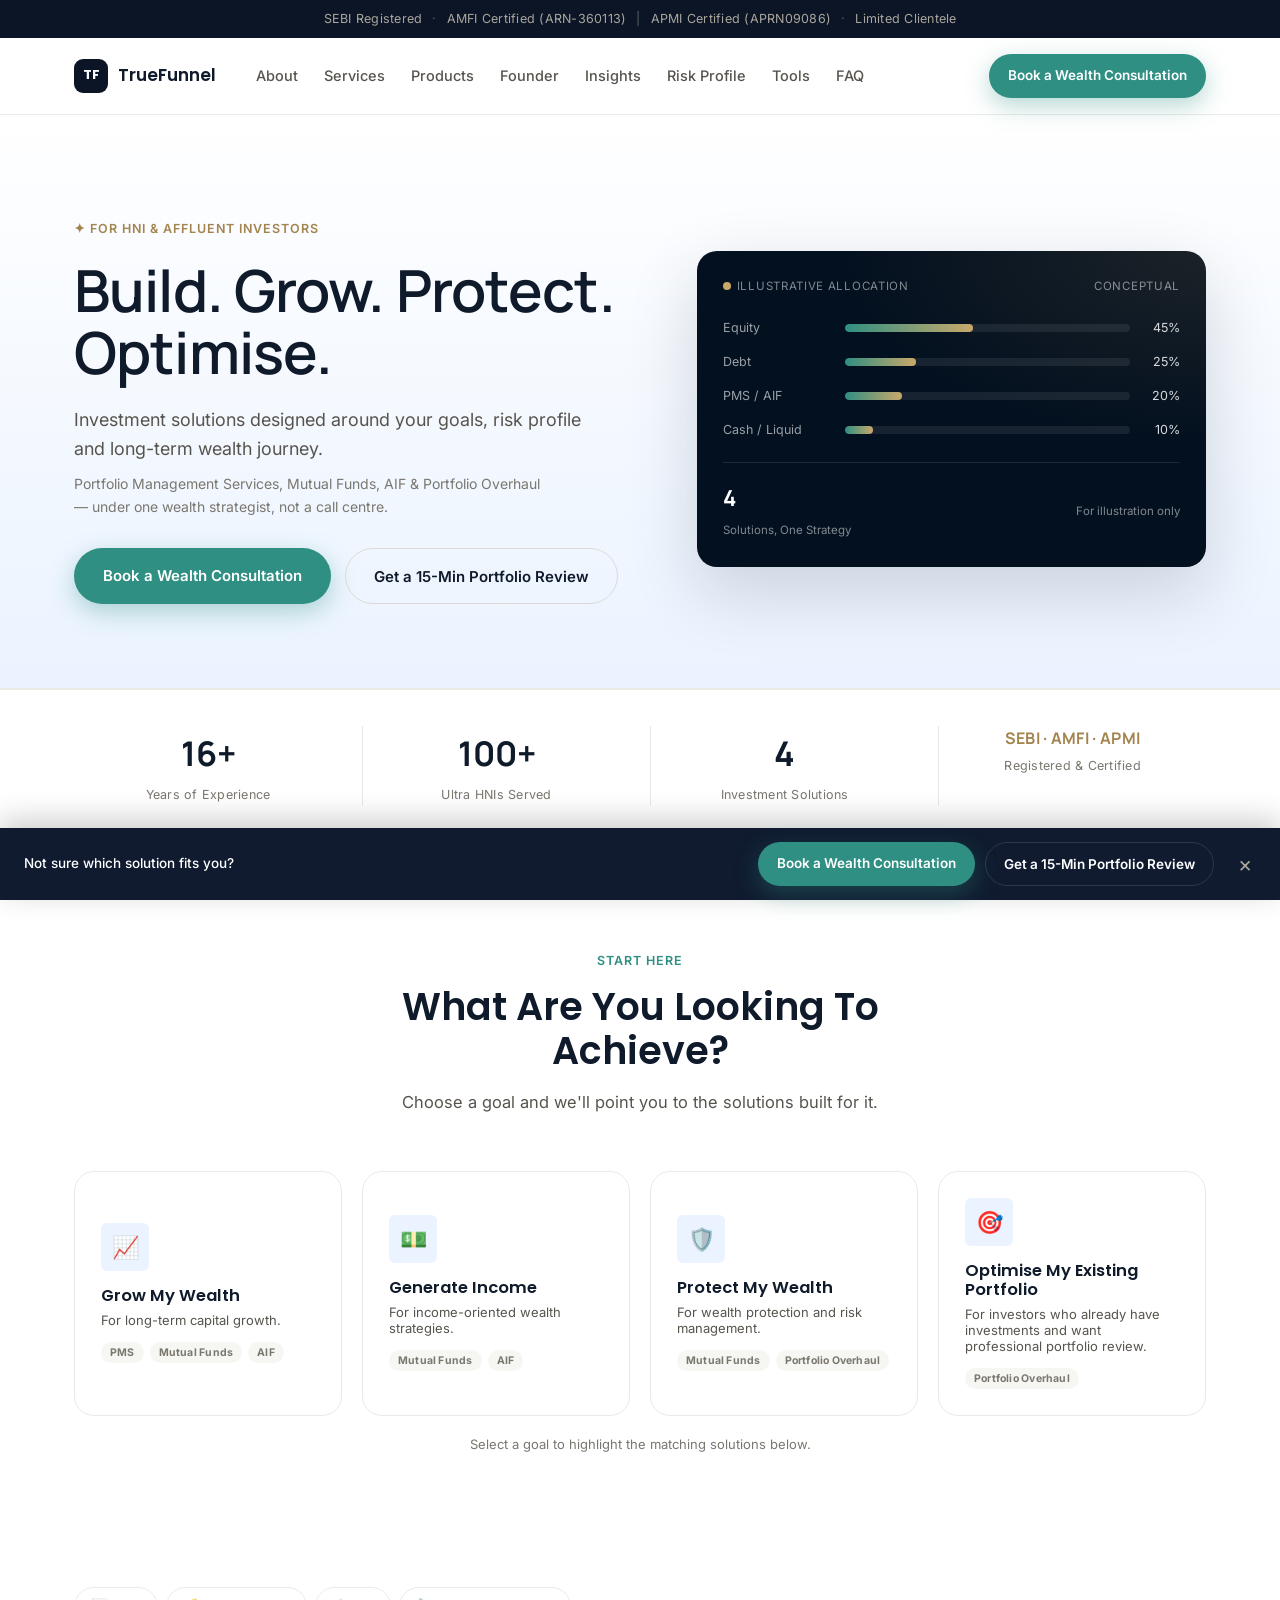
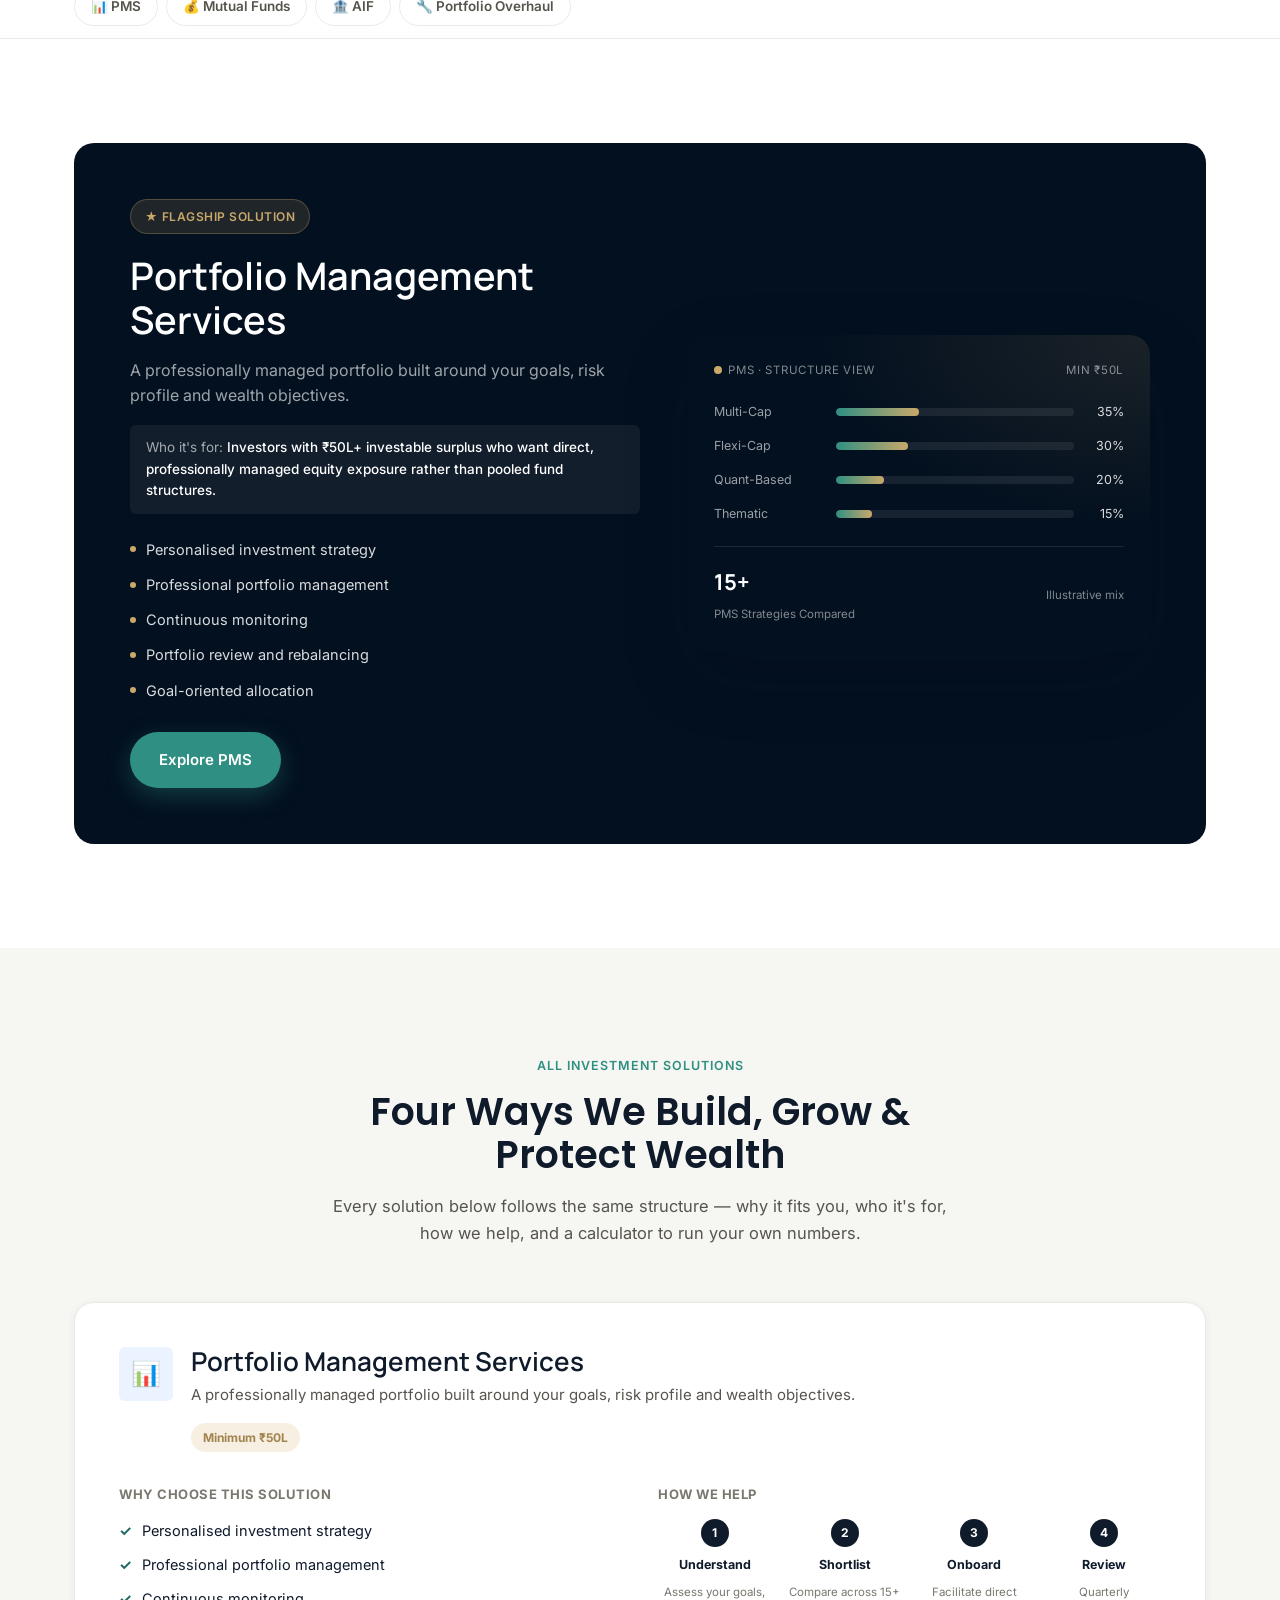
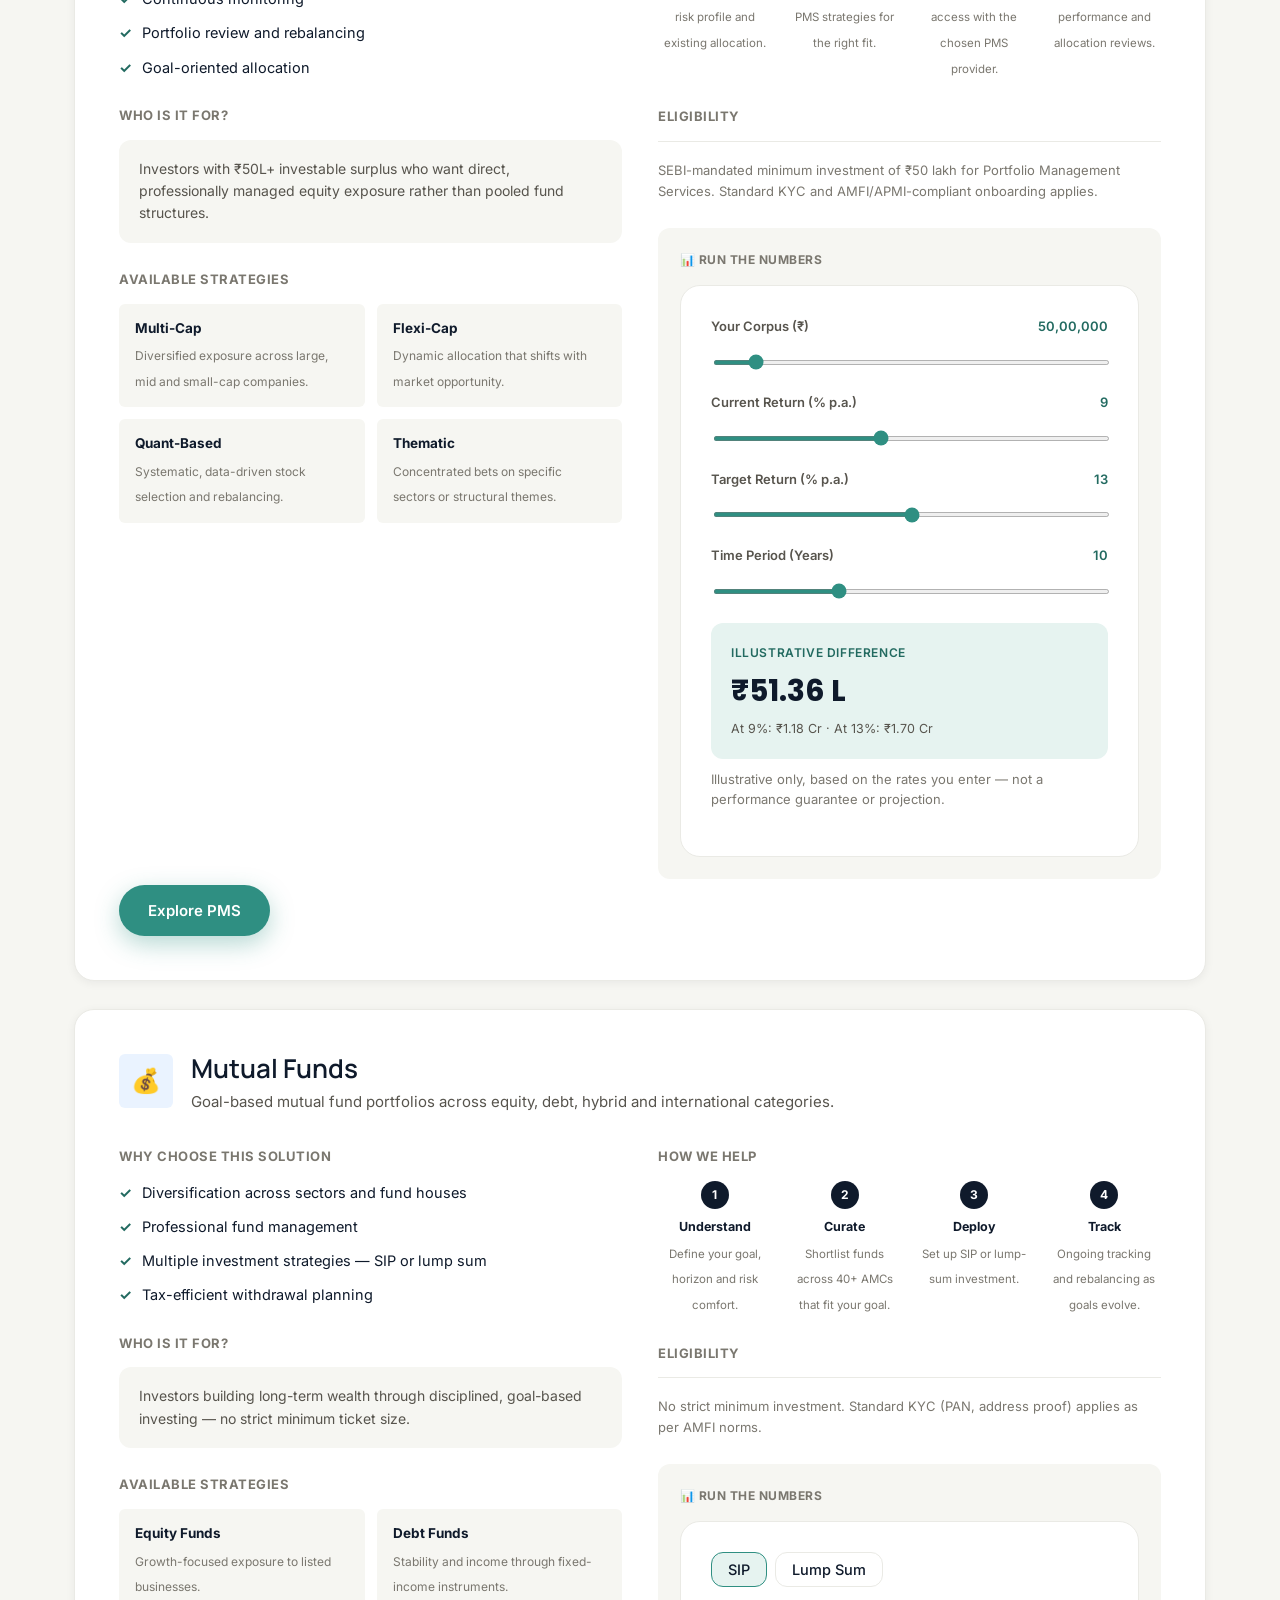
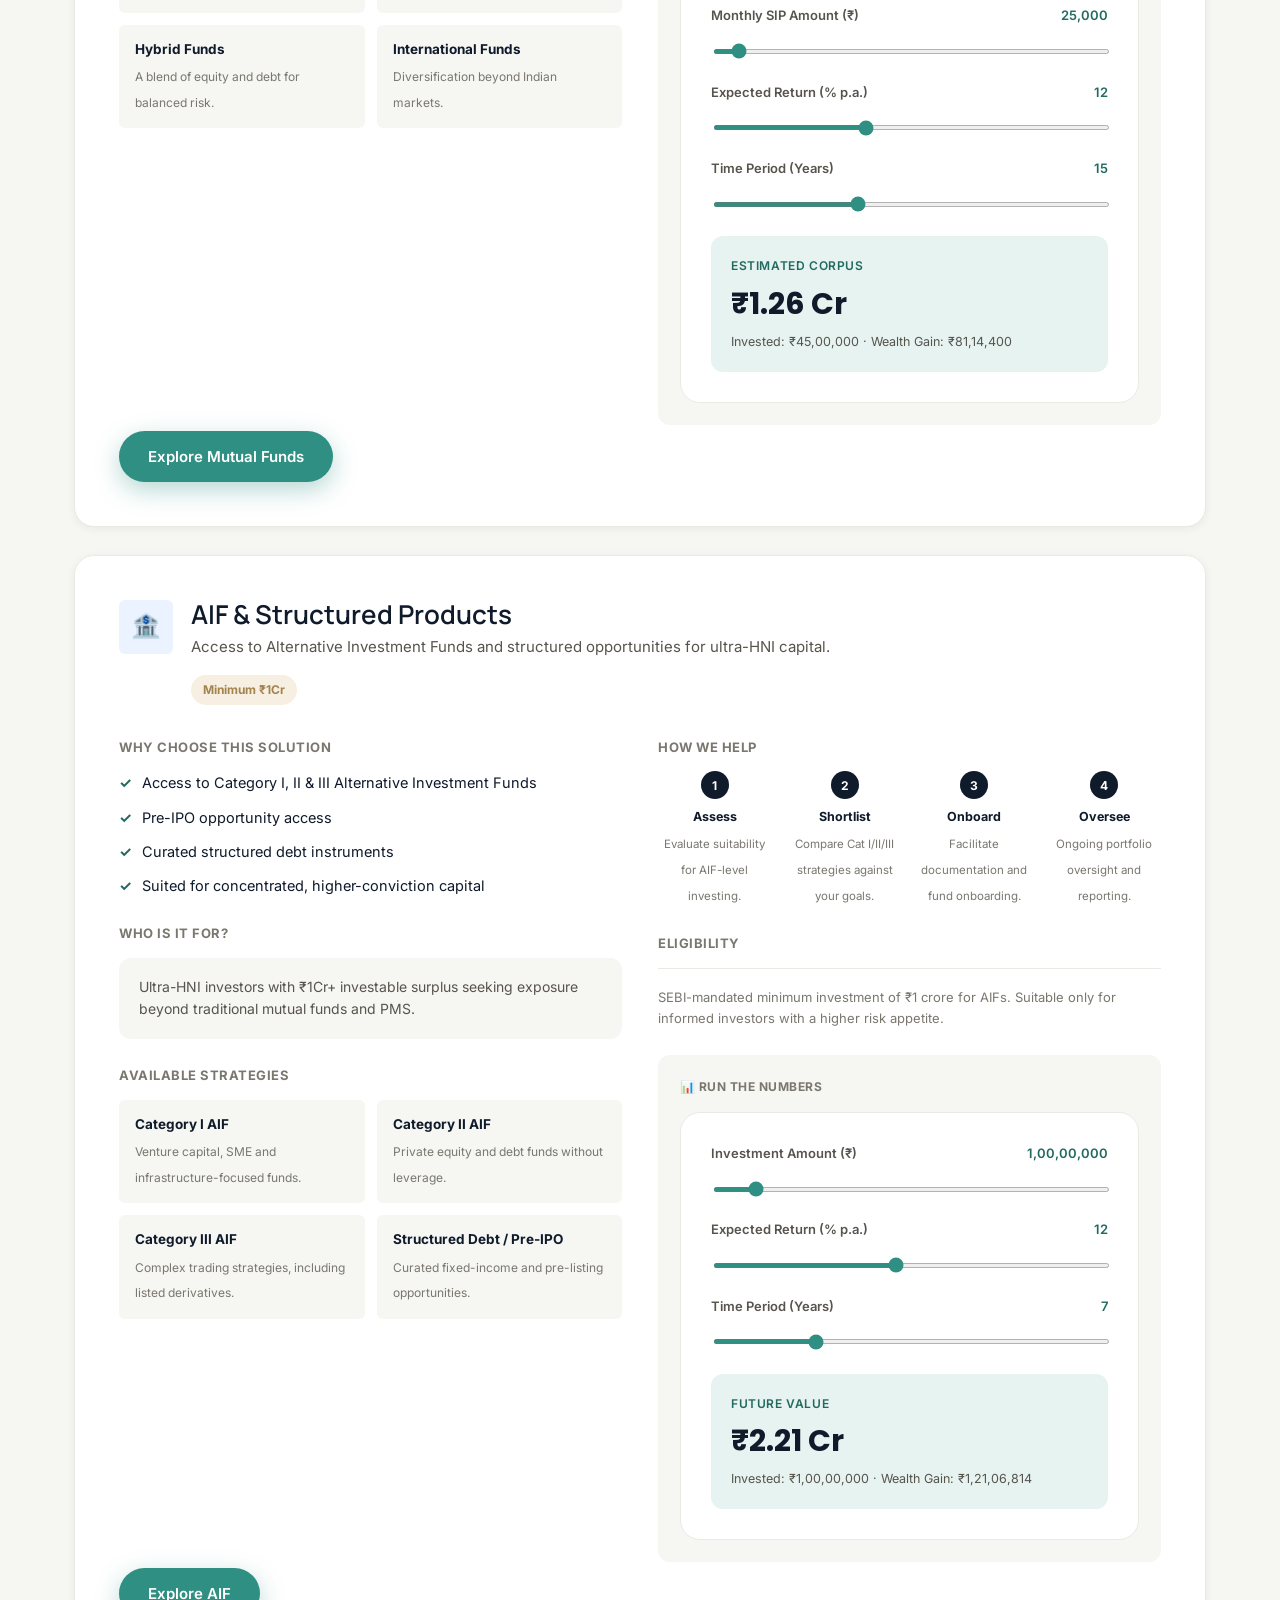
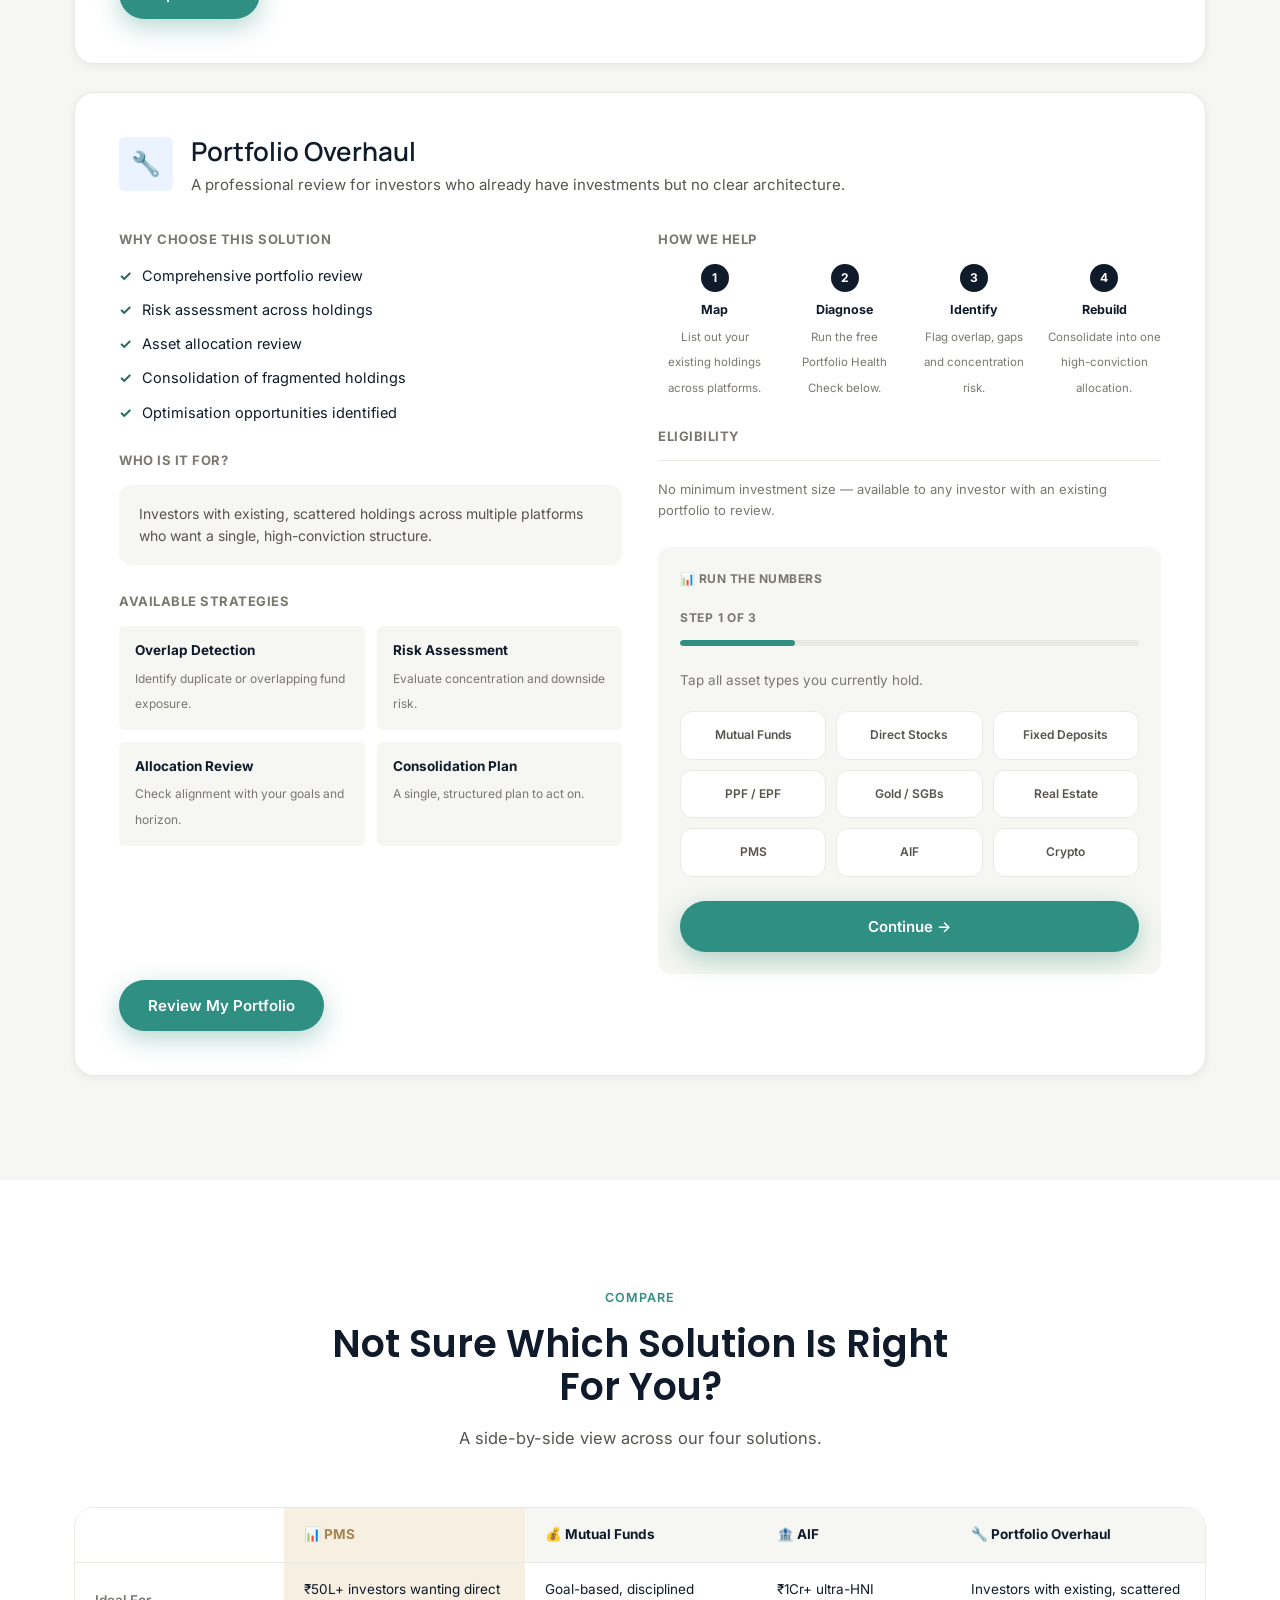
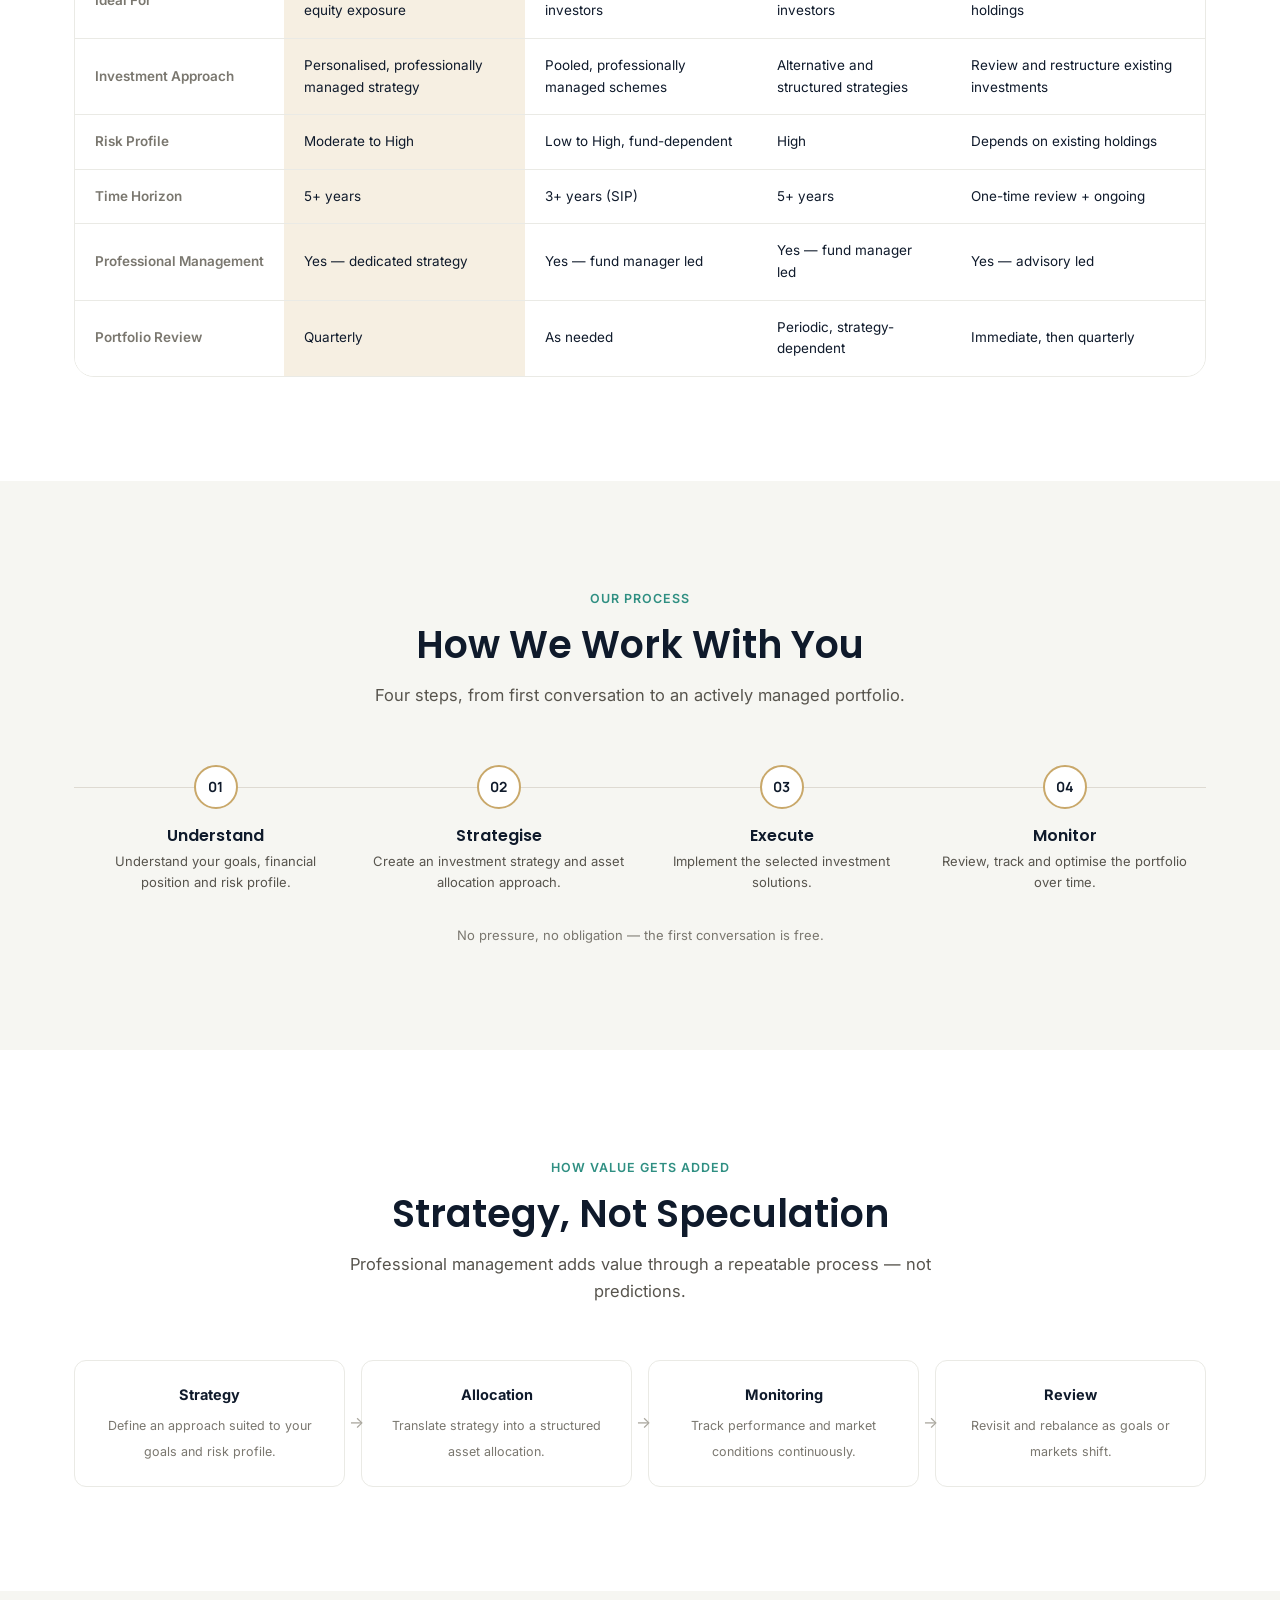
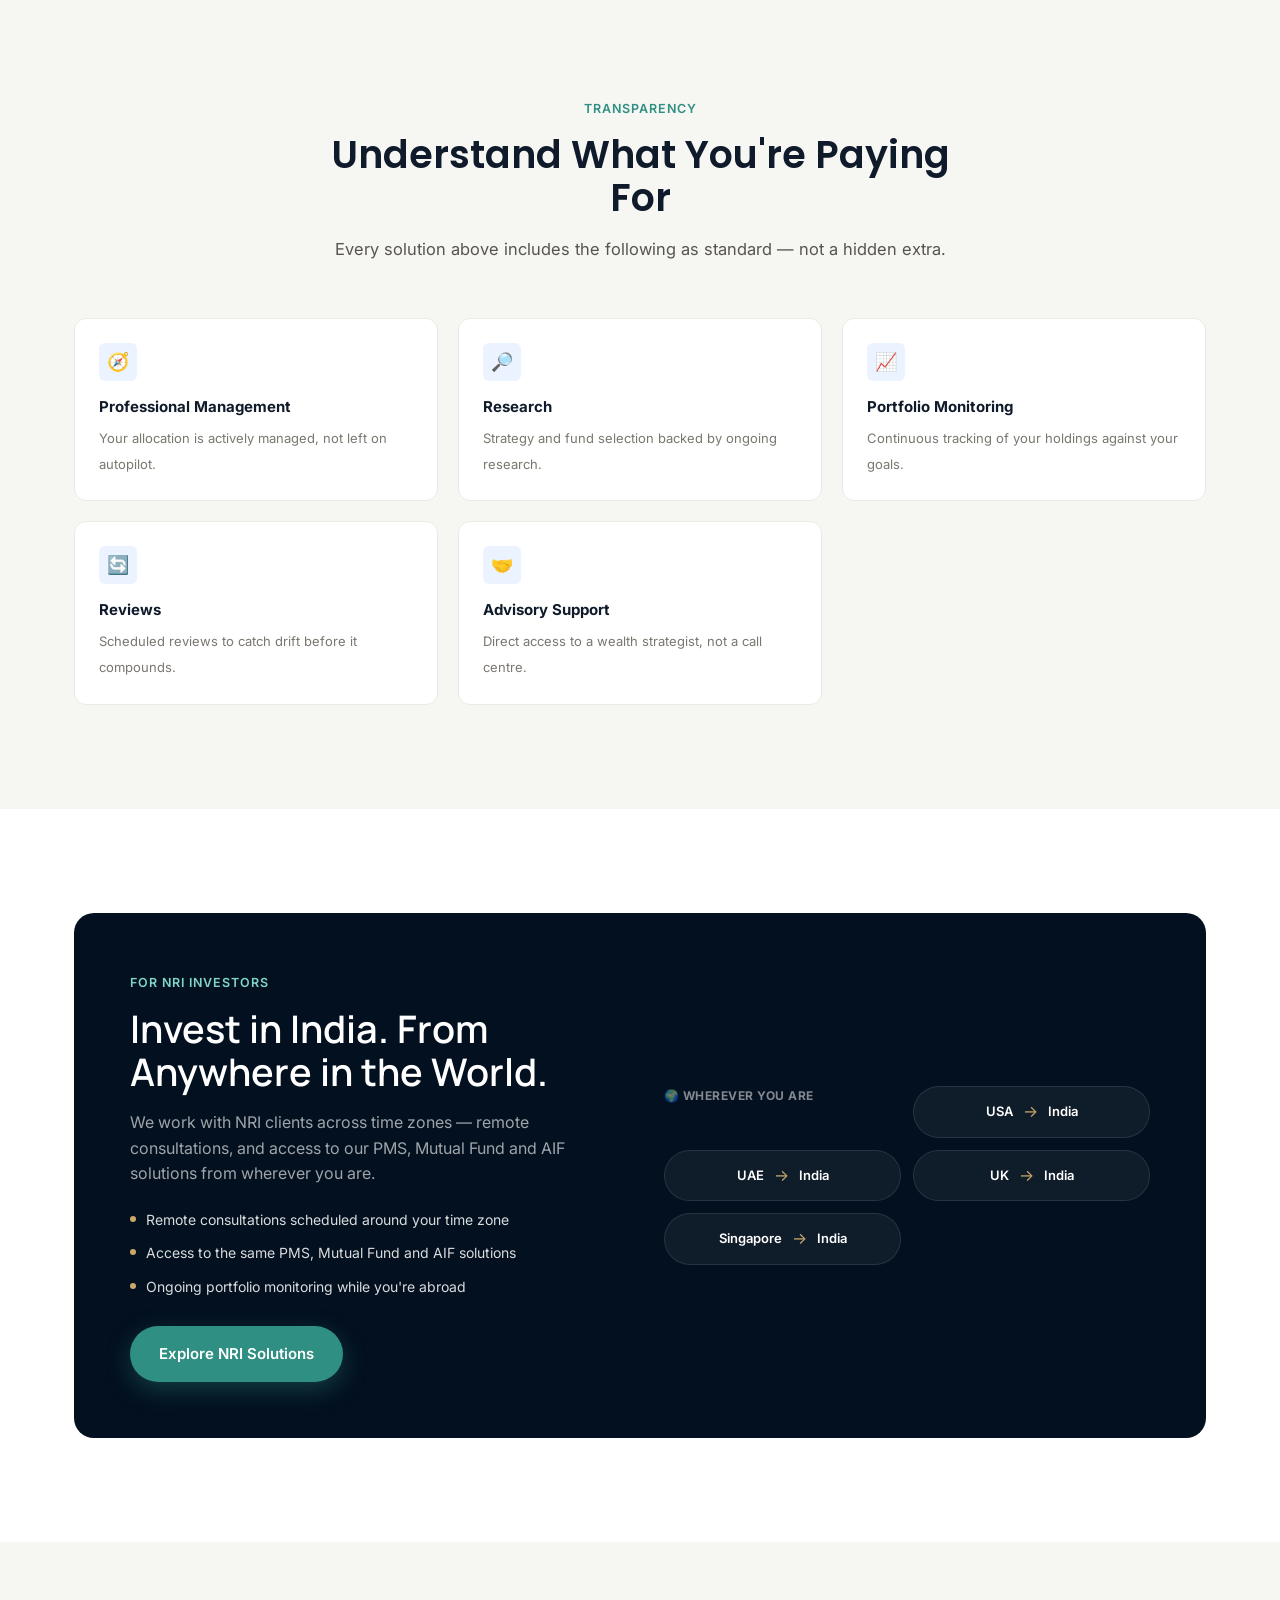
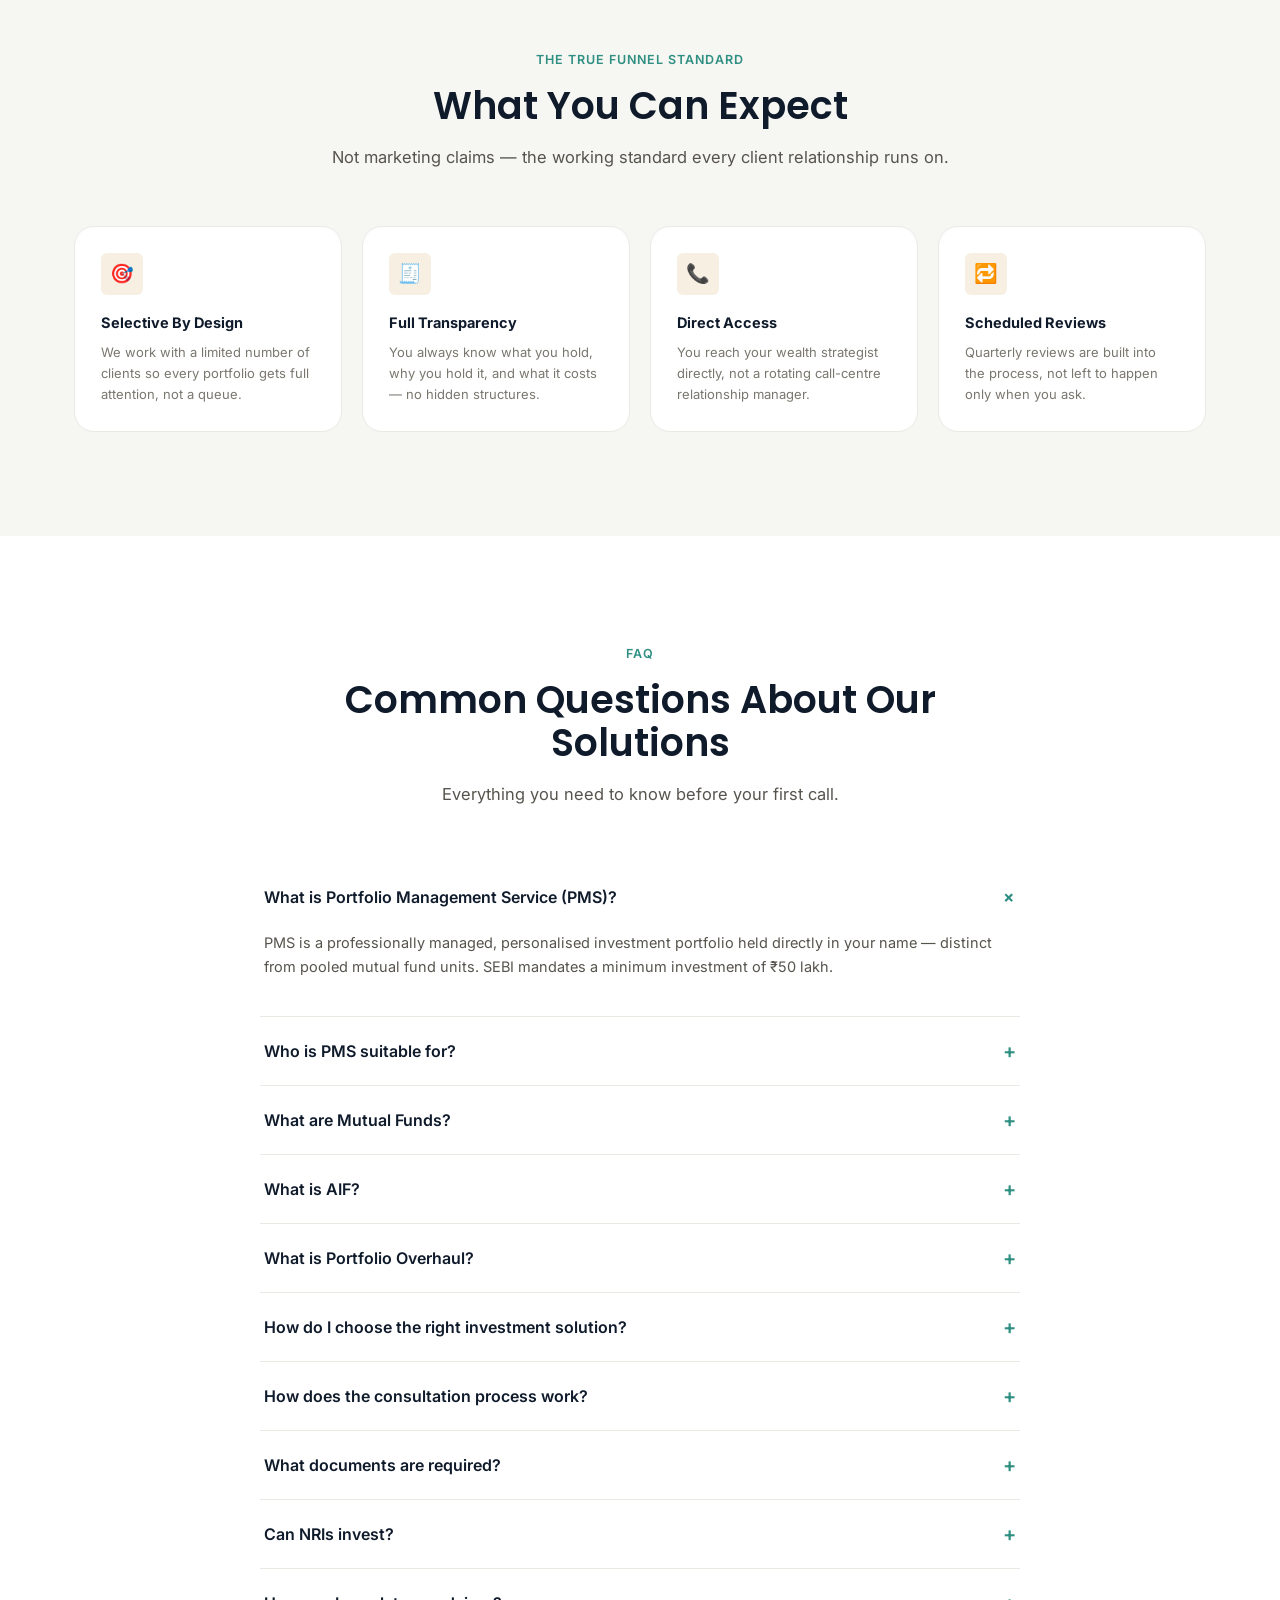
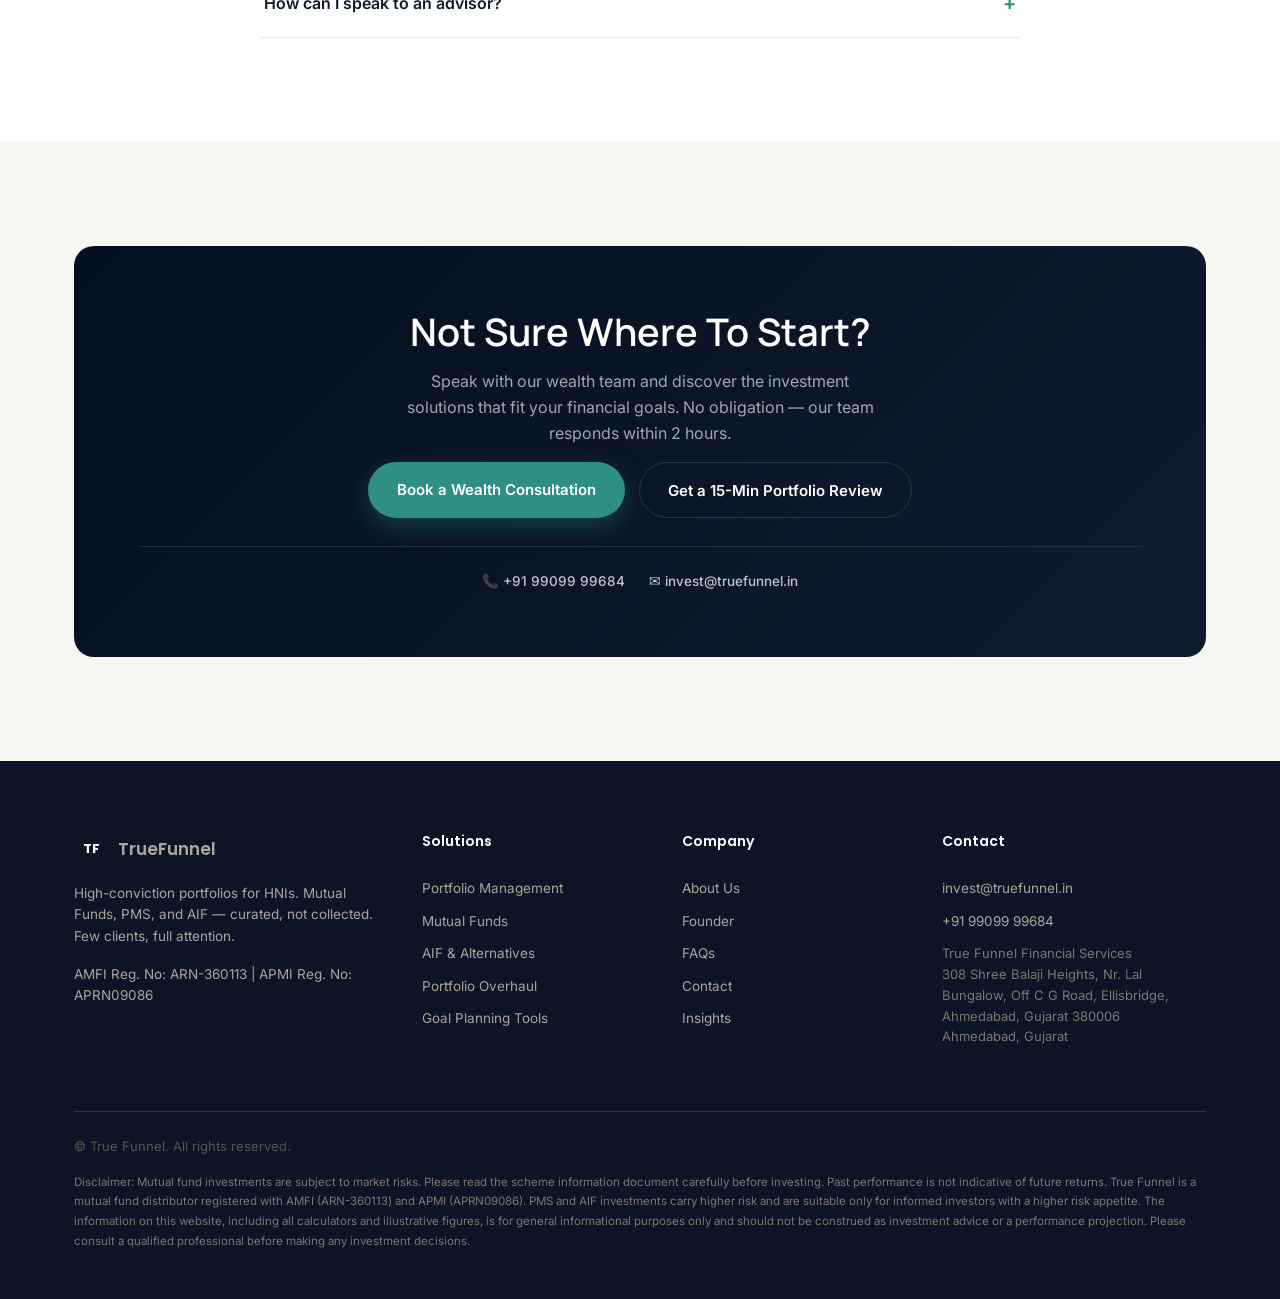
==== commit 139da712: "Refine products page for premium feel, credibility and conversion Remove fake placeholder stats and " ====
--- a/products.html
+++ b/products.html
@@ -41,12 +41,13 @@
 <section class="p-hero">
   <div class="container p-hero-grid">
     <div class="reveal">
-      <div class="p-hero-eyebrow">✦ Investment Solutions</div>
+      <div class="p-hero-eyebrow">✦ For HNI &amp; Affluent Investors</div>
       <h1>Build. Grow. Protect. Optimise.</h1>
       <p class="p-hero-sub">Investment solutions designed around your goals, risk profile and long-term wealth journey.</p>
+      <p class="p-hero-note">Portfolio Management Services, Mutual Funds, AIF &amp; Portfolio Overhaul — under one wealth strategist, not a call centre.</p>
       <div class="p-hero-cta-row">
         <a href="index.html#contact" class="btn btn-primary">Book a Wealth Consultation</a>
-        <a href="#goal-selector" class="btn btn-ghost-dark">Explore Solutions</a>
+        <button type="button" class="btn btn-ghost-dark" data-open-review-modal>Get a 15-Min Portfolio Review</button>
       </div>
     </div>
     <div class="p-dashboard reveal">
@@ -96,6 +97,7 @@
           <span class="featured-badge">★ Flagship Solution</span>
           <h2>Portfolio Management Services</h2>
           <p>A professionally managed portfolio built around your goals, risk profile and wealth objectives.</p>
+          <p class="featured-who-for">Who it's for: <span id="featuredWhoFor"></span></p>
           <ul class="featured-list" id="featuredBenefits"></ul>
           <a href="#product-pms" class="btn btn-primary">Explore PMS</a>
         </div>
@@ -134,6 +136,7 @@
       <h2>Not Sure Which Solution Is Right For You?</h2>
       <p class="section-sub">A side-by-side view across our four solutions.</p>
     </div>
+    <p class="comparison-scroll-hint">Swipe to compare →</p>
     <div class="comparison-scroll reveal" id="comparisonTableHost"></div>
   </div>
 </section>
@@ -147,6 +150,7 @@
       <p class="section-sub">Four steps, from first conversation to an actively managed portfolio.</p>
     </div>
     <div class="timeline reveal" id="processTimeline"></div>
+    <p class="process-reassurance">No pressure, no obligation — the first conversation is free.</p>
   </div>
 </section>
 
@@ -191,6 +195,7 @@
           <a href="index.html#contact" class="btn btn-primary">Explore NRI Solutions</a>
         </div>
         <div class="nri-routes">
+          <div class="nri-routes-label">🌍 Wherever You Are</div>
           <div class="nri-route"><span>USA</span><span class="nri-arrow">→</span><span>India</span></div>
           <div class="nri-route"><span>UAE</span><span class="nri-arrow">→</span><span>India</span></div>
           <div class="nri-route"><span>UK</span><span class="nri-arrow">→</span><span>India</span></div>
@@ -201,15 +206,15 @@
   </div>
 </section>
 
-<!-- 12 — TESTIMONIALS -->
-<section class="section section-light">
-  <div class="container">
-    <div class="section-head reveal">
-      <span class="eyebrow">Client Voices</span>
-      <h2>Trusted By Investors Like You</h2>
-      <p class="section-sub">Sample placeholders shown below — to be replaced with real client testimonials.</p>
-    </div>
-    <div class="testimonial-grid reveal" id="testimonialGrid"></div>
+<!-- 12 — WHAT TO EXPECT (no fabricated testimonials) -->
+<section class="section section-light">
+  <div class="container">
+    <div class="section-head reveal">
+      <span class="eyebrow">The True Funnel Standard</span>
+      <h2>What You Can Expect</h2>
+      <p class="section-sub">Not marketing claims — the working standard every client relationship runs on.</p>
+    </div>
+    <div class="standards-grid reveal" id="standardsGrid"></div>
   </div>
 </section>
 
@@ -230,10 +235,14 @@
   <div class="container">
     <div class="final-cta reveal">
       <h2>Not Sure Where To Start?</h2>
-      <p>Speak with our wealth team and discover the investment solutions that fit your financial goals.</p>
+      <p>Speak with our wealth team and discover the investment solutions that fit your financial goals. No obligation — our team responds within 2 hours.</p>
       <div class="final-cta-row">
         <a href="index.html#contact" class="btn btn-primary">Book a Wealth Consultation</a>
-        <a href="#goal-selector" class="btn btn-ghost-light">Explore All Solutions</a>
+        <button type="button" class="btn btn-ghost-light" data-open-review-modal>Get a 15-Min Portfolio Review</button>
+      </div>
+      <div class="final-cta-direct">
+        <a href="tel:+919909999684">📞 +91 99099 99684</a>
+        <a href="mailto:invest@truefunnel.in">✉ invest@truefunnel.in</a>
       </div>
     </div>
   </div>
@@ -280,20 +289,20 @@
 <div class="sticky-bar" id="stickyBar">
   <span>Not sure which solution fits you?</span>
   <div class="sticky-bar-cta">
-    <a href="index.html#contact" class="btn btn-primary btn-sm">Book a Consultation →</a>
-    <a href="index.html#risk-profile" class="btn btn-ghost-light btn-sm">Take Risk Profile</a>
+    <a href="index.html#contact" class="btn btn-primary btn-sm">Book a Wealth Consultation</a>
+    <button type="button" class="btn btn-ghost-light btn-sm" data-open-review-modal>Get a 15-Min Portfolio Review</button>
   </div>
   <button type="button" class="sticky-bar-close" id="stickyBarClose" aria-label="Close">×</button>
 </div>
 
-<!-- EXIT INTENT MODAL -->
+<!-- PORTFOLIO REVIEW MODAL (exit-intent + explicit secondary-CTA trigger) -->
 <div class="modal-overlay" id="exitModal" hidden>
   <div class="modal-card">
     <button type="button" class="modal-close" id="exitModalClose" aria-label="Close">×</button>
     <div class="modal-icon">🎯</div>
-    <h3>Before You Go —<br>Free 15-Min Portfolio Review</h3>
-    <p>Our wealth strategist will review your current investments and identify 2–3 quick wins to improve returns. No obligations.</p>
-    <a href="index.html#contact" class="btn btn-primary btn-block" id="exitModalCta">Get My Review</a>
+    <h3>Free 15-Min<br>Portfolio Review</h3>
+    <p>Our wealth strategist will review your current investments and flag where your portfolio structure, diversification or goal-alignment could be improved. No obligations.</p>
+    <a href="index.html#contact" class="btn btn-primary btn-block" id="exitModalCta">Get a 15-Min Portfolio Review</a>
     <p class="muted-sm center">🔒 100% confidential · No spam · We'll call within 2 hours</p>
   </div>
 </div>
--- a/assets/styles.css
+++ b/assets/styles.css
@@ -248,7 +248,7 @@
 .faq-q span{color:var(--teal);font-size:20px;transition:transform .2s;}
 .faq-item.open .faq-q span{transform:rotate(45deg);}
 .faq-a{max-height:0;overflow:hidden;transition:max-height .25s ease;}
-.faq-item.open .faq-a{max-height:200px;}
+.faq-item.open .faq-a{max-height:400px;}
 .faq-a p{padding:0 4px 22px;font-size:14.5px;}
 
 /* ---------- Contact ---------- */
@@ -325,6 +325,9 @@
   .nav-cta{display:none;}
   .founder-photo{width:140px;height:140px;margin:0 auto;font-size:44px;}
   .footer-grid{grid-template-columns:1fr;}
-  .sticky-bar{flex-wrap:wrap;}
+  .sticky-bar{flex-wrap:wrap;padding:12px 16px;}
+  .sticky-bar span{flex:1 1 100%;}
+  .sticky-bar-cta{flex:1 1 100%;flex-wrap:wrap;}
+  .sticky-bar-cta .btn{flex:1 1 auto;text-align:center;}
   .asset-grid{grid-template-columns:repeat(2,1fr);}
 }
--- a/assets/products.css
+++ b/assets/products.css
@@ -30,7 +30,8 @@
 .p-hero-grid{display:grid;grid-template-columns:1.05fr .95fr;gap:60px;align-items:center;}
 .p-hero-eyebrow{display:inline-flex;align-items:center;gap:8px;font-size:12.5px;font-weight:600;letter-spacing:.08em;text-transform:uppercase;color:var(--gold-dark);margin-bottom:20px;}
 .p-hero h1{font-family:var(--font-heading);font-size:58px;line-height:1.08;letter-spacing:-0.015em;color:var(--ink);margin-bottom:22px;}
-.p-hero-sub{font-size:18px;color:var(--gray-600);max-width:520px;margin-bottom:34px;}
+.p-hero-sub{font-size:18px;color:var(--gray-600);max-width:520px;margin-bottom:10px;}
+.p-hero-note{font-size:14px;color:var(--gray-500);max-width:480px;margin-bottom:30px;}
 .p-hero-cta-row{display:flex;gap:14px;flex-wrap:wrap;}
 
 .p-dashboard{background:var(--midnight);border-radius:var(--radius-lg);padding:26px;box-shadow:var(--shadow-lg);position:relative;overflow:hidden;}
@@ -51,9 +52,13 @@
 /* ---------- Trust bar ---------- */
 .trust-bar{background:var(--white);border-top:1px solid var(--gray-100);border-bottom:1px solid var(--gray-100);padding:36px 0;}
 .trust-bar-grid{display:grid;grid-template-columns:repeat(4,1fr);gap:20px;text-align:center;}
+@media (min-width:961px){
+  .trust-stat{border-left:1px solid var(--gray-100);}
+  .trust-stat:first-child{border-left:none;}
+}
 .trust-stat strong{display:block;font-family:var(--font-heading);font-size:34px;color:var(--ink);}
 .trust-stat span{font-size:12.5px;color:var(--gray-500);letter-spacing:.02em;}
-.trust-stat.placeholder strong{color:var(--gray-400);}
+.trust-stat-text strong{font-size:16px;letter-spacing:.02em;color:var(--gold-dark);}
 
 /* ---------- Goal selector ---------- */
 .goal-grid{display:grid;grid-template-columns:repeat(4,1fr);gap:20px;}
@@ -62,7 +67,10 @@
 .goal-card.active{border-color:var(--gold);background:var(--gold-light);box-shadow:var(--shadow-md);}
 .goal-icon{width:48px;height:48px;border-radius:var(--radius-sm);background:var(--sky);display:flex;align-items:center;justify-content:center;font-size:22px;margin-bottom:16px;}
 .goal-card h3{font-size:16.5px;margin-bottom:6px;}
-.goal-card p{font-size:13px;margin:0;}
+.goal-card p{font-size:13px;margin:0 0 14px;}
+.goal-tags{display:flex;flex-wrap:wrap;gap:6px;}
+.goal-tags span{font-size:10.5px;font-weight:700;letter-spacing:.02em;color:var(--gray-500);background:var(--offwhite);padding:4px 9px;border-radius:var(--radius-pill);}
+.goal-card.active .goal-tags span{color:var(--gold-dark);background:rgba(201,168,106,0.14);}
 .goal-hint{text-align:center;font-size:13px;color:var(--gray-500);margin-top:18px;}
 
 /* ---------- Featured product (PMS flagship) ---------- */
@@ -71,6 +79,8 @@
 .featured-badge{display:inline-flex;align-items:center;gap:6px;background:rgba(201,168,106,0.14);color:var(--gold);border:1px solid rgba(201,168,106,0.3);padding:7px 14px;border-radius:var(--radius-pill);font-size:12px;font-weight:600;letter-spacing:.04em;text-transform:uppercase;margin-bottom:20px;}
 .featured-product h2{color:var(--white);font-family:var(--font-heading);}
 .featured-product p{color:rgba(255,255,255,0.62);}
+.featured-who-for{font-size:13.5px;color:rgba(255,255,255,0.85);background:rgba(255,255,255,0.06);border-radius:var(--radius-sm);padding:12px 16px;margin-top:4px;}
+.featured-who-for span{color:var(--white);font-weight:500;}
 .featured-list{display:flex;flex-direction:column;gap:12px;margin:24px 0 30px;}
 .featured-list li{display:flex;align-items:center;gap:10px;font-size:14.5px;color:rgba(255,255,255,0.85);}
 .featured-list li::before{content:'';width:6px;height:6px;border-radius:50%;background:var(--gold);flex-shrink:0;}
@@ -79,7 +89,8 @@
 .product-section{scroll-margin-top:130px;transition:opacity .4s ease;}
 .product-section.goal-match .product-block{border-color:var(--gold);box-shadow:0 0 0 3px rgba(201,168,106,0.18), var(--shadow-md);}
 .product-section.goal-dim{opacity:.55;}
-.product-block{background:var(--white);border:1px solid var(--gray-100);border-radius:var(--radius-lg);padding:44px;box-shadow:var(--shadow-sm);}
+.product-block{background:var(--white);border:1px solid var(--gray-100);border-radius:var(--radius-lg);padding:44px;box-shadow:var(--shadow-sm);position:relative;}
+.goal-match-badge{position:absolute;top:-13px;left:40px;background:var(--gold);color:var(--midnight);font-size:11.5px;font-weight:700;letter-spacing:.03em;padding:6px 14px;border-radius:var(--radius-pill);box-shadow:var(--shadow-sm);}
 .product-block-head{display:flex;align-items:flex-start;gap:18px;margin-bottom:8px;}
 .product-block-icon{width:54px;height:54px;border-radius:var(--radius-sm);background:var(--sky);display:flex;align-items:center;justify-content:center;font-size:24px;flex-shrink:0;}
 .product-block h2{font-family:var(--font-heading);font-size:26px;margin-bottom:6px;}
@@ -102,14 +113,22 @@
 .how-help-step strong{display:block;font-size:12.5px;margin-bottom:3px;}
 .how-help-step span{font-size:11.5px;color:var(--gray-500);line-height:1.4;}
 .eligibility-box{font-size:13px;color:var(--gray-500);border-top:1px solid var(--gray-100);padding-top:18px;margin-bottom:26px;}
+.calc-panel{background:var(--offwhite);border-radius:var(--radius-md);padding:22px;}
+.calc-panel-label{font-size:12px;font-weight:700;letter-spacing:.04em;text-transform:uppercase;color:var(--gray-500);margin-bottom:16px;}
 .product-block-cta{display:flex;gap:12px;flex-wrap:wrap;margin-top:6px;}
 
 /* ---------- Comparison table ---------- */
-.comparison-scroll{overflow-x:auto;border-radius:var(--radius-lg);border:1px solid var(--gray-100);}
+.comparison-scroll-hint{display:none;font-size:12px;color:var(--gray-500);margin:0 0 10px;text-align:right;}
+.comparison-scroll{overflow-x:auto;border-radius:var(--radius-lg);border:1px solid var(--gray-100);max-height:520px;}
 .comparison-table{width:100%;border-collapse:collapse;min-width:760px;background:var(--white);}
 .comparison-table th,.comparison-table td{text-align:left;padding:16px 20px;font-size:13.5px;border-bottom:1px solid var(--gray-100);}
-.comparison-table th{background:var(--offwhite);font-weight:700;color:var(--ink);white-space:nowrap;}
-.comparison-table th:first-child, .comparison-table td:first-child{color:var(--gray-500);font-weight:600;white-space:nowrap;background:var(--white);position:sticky;left:0;}
+.comparison-table th{background:var(--offwhite);font-weight:700;color:var(--ink);white-space:nowrap;position:sticky;top:0;z-index:2;}
+.comparison-table th:first-child, .comparison-table td:first-child{color:var(--gray-500);font-weight:600;white-space:nowrap;background:var(--white);position:sticky;left:0;z-index:1;}
+.comparison-table th:first-child{z-index:3;}
+.comparison-table .comparison-featured-col{background:var(--gold-light);}
+.comparison-table th.comparison-featured-col{color:var(--gold-dark);}
+.comparison-table tbody tr:hover td{background:var(--offwhite);}
+.comparison-table tbody tr:hover td.comparison-featured-col{background:#f1e6cf;}
 .comparison-table tbody tr:last-child td{border-bottom:none;}
 
 /* ---------- Timeline / flow steps (shared) ---------- */
@@ -119,6 +138,7 @@
 .timeline-num{width:44px;height:44px;border-radius:50%;background:var(--white);border:2px solid var(--gold);color:var(--ink);font-family:var(--font-heading);font-weight:700;font-size:14px;display:flex;align-items:center;justify-content:center;margin:0 auto 18px;position:relative;z-index:1;}
 .timeline-step h3{font-size:16px;margin-bottom:6px;}
 .timeline-step p{font-size:13px;margin:0;}
+.process-reassurance{text-align:center;font-size:13px;color:var(--gray-500);margin:32px 0 0;}
 
 .flow-steps{display:grid;grid-template-columns:repeat(4,1fr);gap:16px;}
 .flow-step{background:var(--white);border:1px solid var(--gray-100);border-radius:var(--radius-md);padding:22px 18px;text-align:center;position:relative;}
@@ -128,7 +148,9 @@
 
 /* ---------- Fee / value ---------- */
 .fee-grid{display:grid;grid-template-columns:repeat(3,1fr);gap:20px;}
-.fee-card{background:var(--white);border:1px solid var(--gray-100);border-radius:var(--radius-md);padding:24px;}
+.fee-card{background:var(--white);border:1px solid var(--gray-100);border-radius:var(--radius-md);padding:24px;transition:transform .18s ease, box-shadow .18s ease;}
+.fee-card:hover{transform:translateY(-3px);box-shadow:var(--shadow-sm);}
+.fee-card-icon{width:38px;height:38px;border-radius:var(--radius-sm);background:var(--sky);display:flex;align-items:center;justify-content:center;font-size:18px;margin-bottom:14px;}
 .fee-card strong{display:block;font-size:15px;margin-bottom:6px;color:var(--ink);}
 .fee-card span{font-size:13px;color:var(--gray-500);}
 
@@ -137,25 +159,27 @@
 .nri-section h2{color:var(--white);font-family:var(--font-heading);}
 .nri-section p{color:rgba(255,255,255,0.62);}
 .nri-grid{display:grid;grid-template-columns:1fr 1fr;gap:48px;align-items:center;}
-.nri-routes{display:flex;flex-direction:column;gap:14px;}
-.nri-route{display:flex;align-items:center;gap:14px;background:rgba(255,255,255,0.05);border:1px solid rgba(255,255,255,0.1);border-radius:var(--radius-pill);padding:12px 20px;}
-.nri-route span:first-child{font-weight:600;font-size:13.5px;color:var(--white);}
+.nri-routes-label{font-size:12px;font-weight:700;letter-spacing:.04em;text-transform:uppercase;color:rgba(255,255,255,0.5);margin-bottom:14px;}
+.nri-routes{display:grid;grid-template-columns:1fr 1fr;gap:12px;}
+.nri-route{display:flex;align-items:center;justify-content:center;gap:10px;background:rgba(255,255,255,0.05);border:1px solid rgba(255,255,255,0.1);border-radius:var(--radius-pill);padding:12px 16px;}
+.nri-route span:first-child{font-weight:600;font-size:13px;color:var(--white);}
 .nri-route .nri-arrow{color:var(--gold);}
-.nri-route span:last-child{font-weight:600;font-size:13.5px;color:var(--white);}
+.nri-route span:last-child{font-weight:600;font-size:13px;color:var(--white);}
 .nri-points{display:flex;flex-direction:column;gap:11px;margin:22px 0 28px;}
 .nri-points li{display:flex;gap:10px;font-size:14px;color:rgba(255,255,255,0.85);}
 .nri-points li::before{content:'';width:6px;height:6px;border-radius:50%;background:var(--gold);flex-shrink:0;margin-top:7px;}
 
-/* ---------- Testimonials ---------- */
-.testimonial-grid{display:grid;grid-template-columns:repeat(3,1fr);gap:22px;}
-.testimonial-card{background:var(--white);border:1px solid var(--gray-100);border-radius:var(--radius-lg);padding:26px;position:relative;}
-.testimonial-placeholder-tag{display:inline-block;font-size:10.5px;font-weight:700;letter-spacing:.04em;text-transform:uppercase;color:var(--gray-500);background:var(--gray-50);padding:4px 10px;border-radius:var(--radius-pill);margin-bottom:14px;}
-.testimonial-quote{font-size:14.5px;color:var(--ink);font-style:italic;margin-bottom:16px;}
-.testimonial-name{font-size:13.5px;font-weight:700;color:var(--ink);}
-.testimonial-role{font-size:12px;color:var(--gray-500);}
+/* ---------- Standards (what to expect) ---------- */
+.standards-grid{display:grid;grid-template-columns:repeat(4,1fr);gap:20px;}
+.standard-card{background:var(--white);border:1px solid var(--gray-100);border-radius:var(--radius-lg);padding:26px;transition:transform .18s ease, box-shadow .18s ease;}
+.standard-card:hover{transform:translateY(-3px);box-shadow:var(--shadow-sm);}
+.standard-icon{width:42px;height:42px;border-radius:var(--radius-sm);background:var(--gold-light);display:flex;align-items:center;justify-content:center;font-size:19px;margin-bottom:16px;}
+.standard-title{font-size:14.5px;font-weight:700;color:var(--ink);margin-bottom:8px;}
+.standard-desc{font-size:13px;color:var(--gray-500);margin:0;}
 
 /* ---------- Mini enquiry form ---------- */
-.mini-enquiry{background:var(--offwhite);border-radius:var(--radius-md);padding:26px;margin-top:8px;}
+@keyframes enquiryOpen{from{opacity:0;transform:translateY(-8px);}to{opacity:1;transform:translateY(0);}}
+.mini-enquiry{background:var(--offwhite);border-radius:var(--radius-md);padding:26px;margin-top:8px;animation:enquiryOpen .35s ease;}
 .mini-enquiry-title{font-size:13px;font-weight:700;color:var(--ink);margin-bottom:14px;}
 .mini-enquiry-grid{display:grid;grid-template-columns:1fr 1fr;gap:12px;}
 .mini-enquiry-grid .form-input{padding:11px 13px;font-size:13.5px;}
@@ -169,21 +193,30 @@
 .final-cta h2{color:var(--white);font-family:var(--font-heading);}
 .final-cta p{color:rgba(255,255,255,0.62);max-width:480px;margin-left:auto;margin-right:auto;}
 .final-cta-row{display:flex;gap:14px;justify-content:center;flex-wrap:wrap;margin-top:8px;}
+.final-cta-direct{display:flex;gap:24px;justify-content:center;flex-wrap:wrap;margin-top:28px;padding-top:24px;border-top:1px solid rgba(255,255,255,0.1);}
+.final-cta-direct a{font-size:13.5px;color:rgba(255,255,255,0.75);font-weight:500;}
+.final-cta-direct a:hover{color:var(--gold);}
 
 /* ---------- Responsive ---------- */
 @media (max-width:960px){
   .p-hero-grid,.featured-grid,.product-body-grid,.nri-grid{grid-template-columns:1fr;}
-  .trust-bar-grid,.goal-grid,.fee-grid,.testimonial-grid,.subcat-grid{grid-template-columns:1fr 1fr;}
-  .timeline,.flow-steps{grid-template-columns:1fr;gap:28px;}
-  .timeline::before{display:none;}
+  .trust-bar-grid,.goal-grid,.fee-grid,.standards-grid,.subcat-grid{grid-template-columns:1fr 1fr;}
+  .timeline{grid-template-columns:1fr;gap:0;text-align:left;position:relative;padding-left:56px;}
+  .timeline::before{top:0;bottom:0;left:22px;right:auto;width:1px;height:auto;}
+  .timeline-step{padding:0 0 28px;text-align:left;}
+  .timeline-step:last-child{padding-bottom:0;}
+  .timeline-num{margin:0;position:absolute;left:-56px;top:0;}
+  .flow-steps{grid-template-columns:1fr;gap:28px;}
   .flow-step:not(:last-child)::after{content:'↓';right:auto;left:50%;top:auto;bottom:-24px;transform:translateX(-50%);}
   .p-hero h1{font-size:38px;}
   .featured-product,.nri-section,.final-cta{padding:32px;}
   .how-help-row{flex-wrap:wrap;}
   .how-help-step{flex:1 1 40%;}
+  .comparison-scroll-hint{display:block;}
 }
 @media (max-width:720px){
-  .trust-bar-grid,.goal-grid,.fee-grid,.testimonial-grid,.subcat-grid,.mini-enquiry-grid{grid-template-columns:1fr;}
+  .trust-bar-grid,.goal-grid,.fee-grid,.standards-grid,.subcat-grid,.mini-enquiry-grid,.nri-routes{grid-template-columns:1fr;}
   .product-block{padding:26px;}
   .product-block-head{flex-direction:column;}
-}
+  .goal-match-badge{left:26px;}
+}
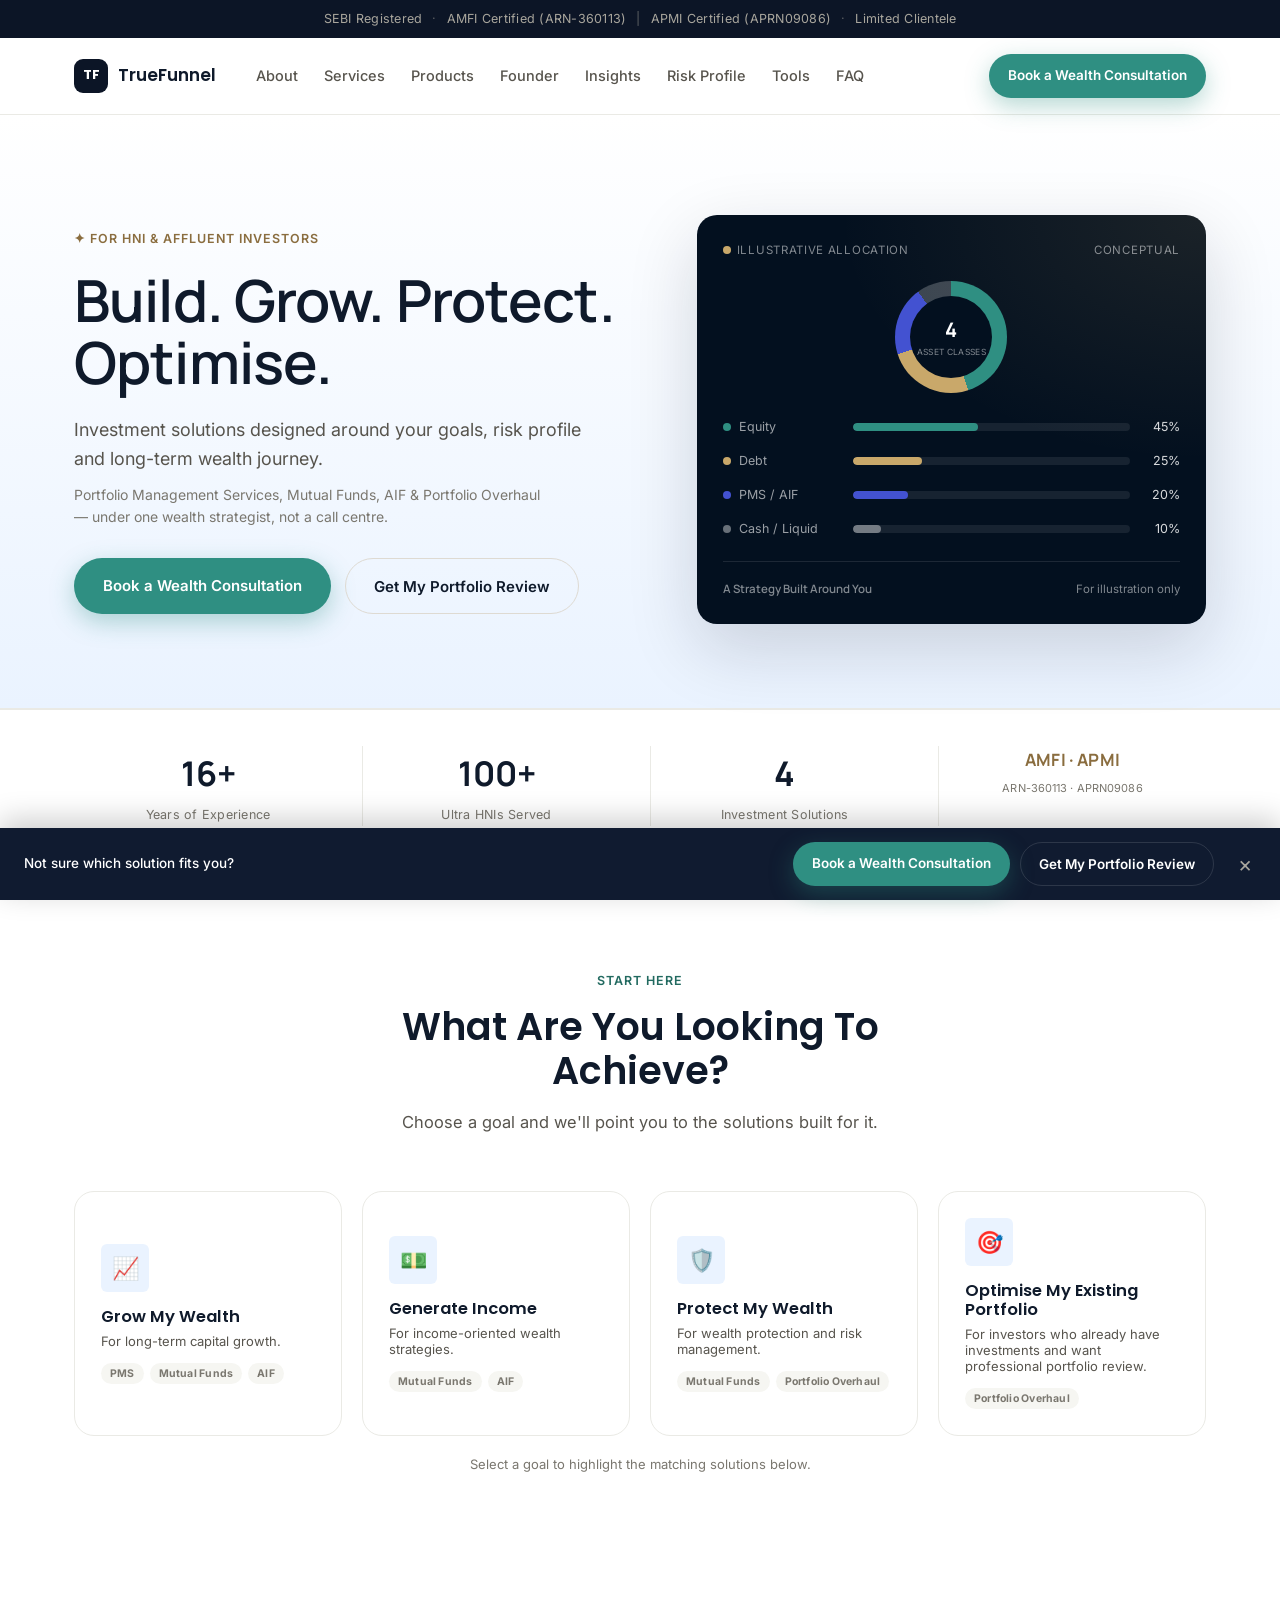
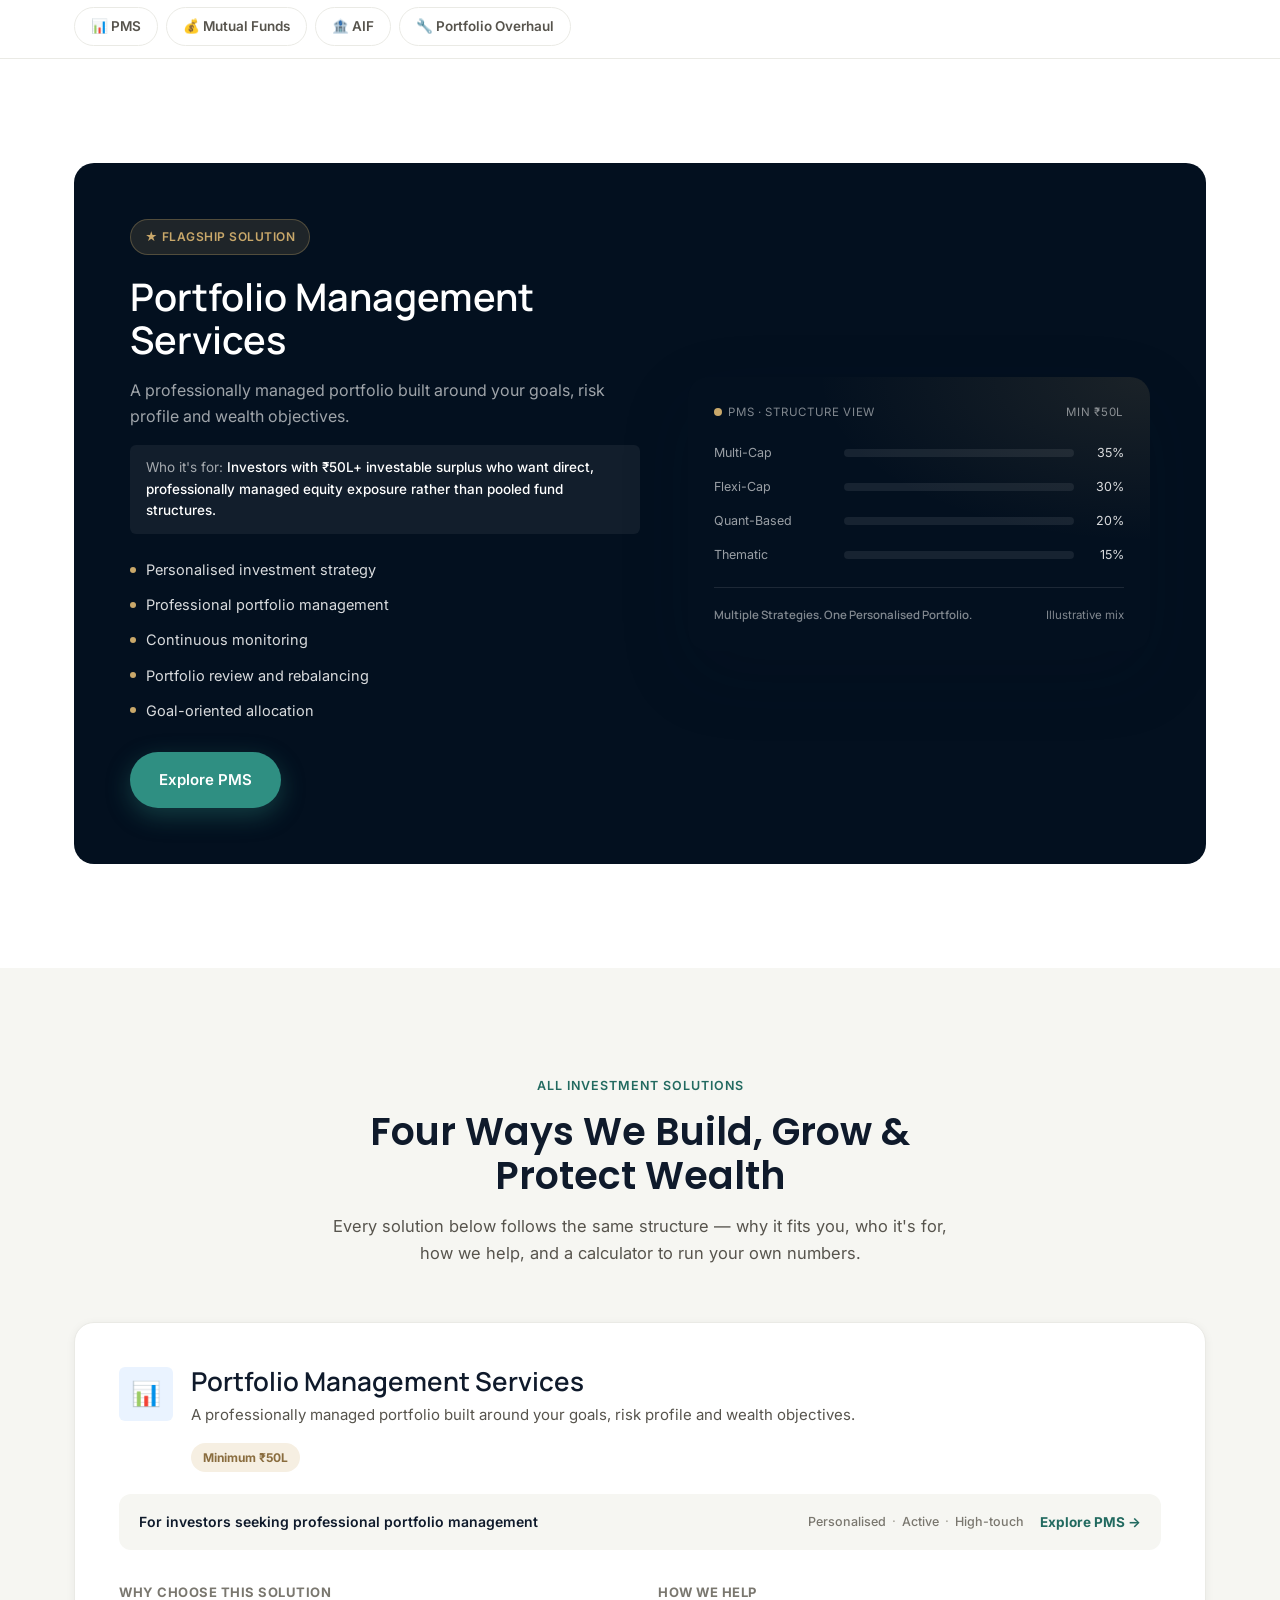
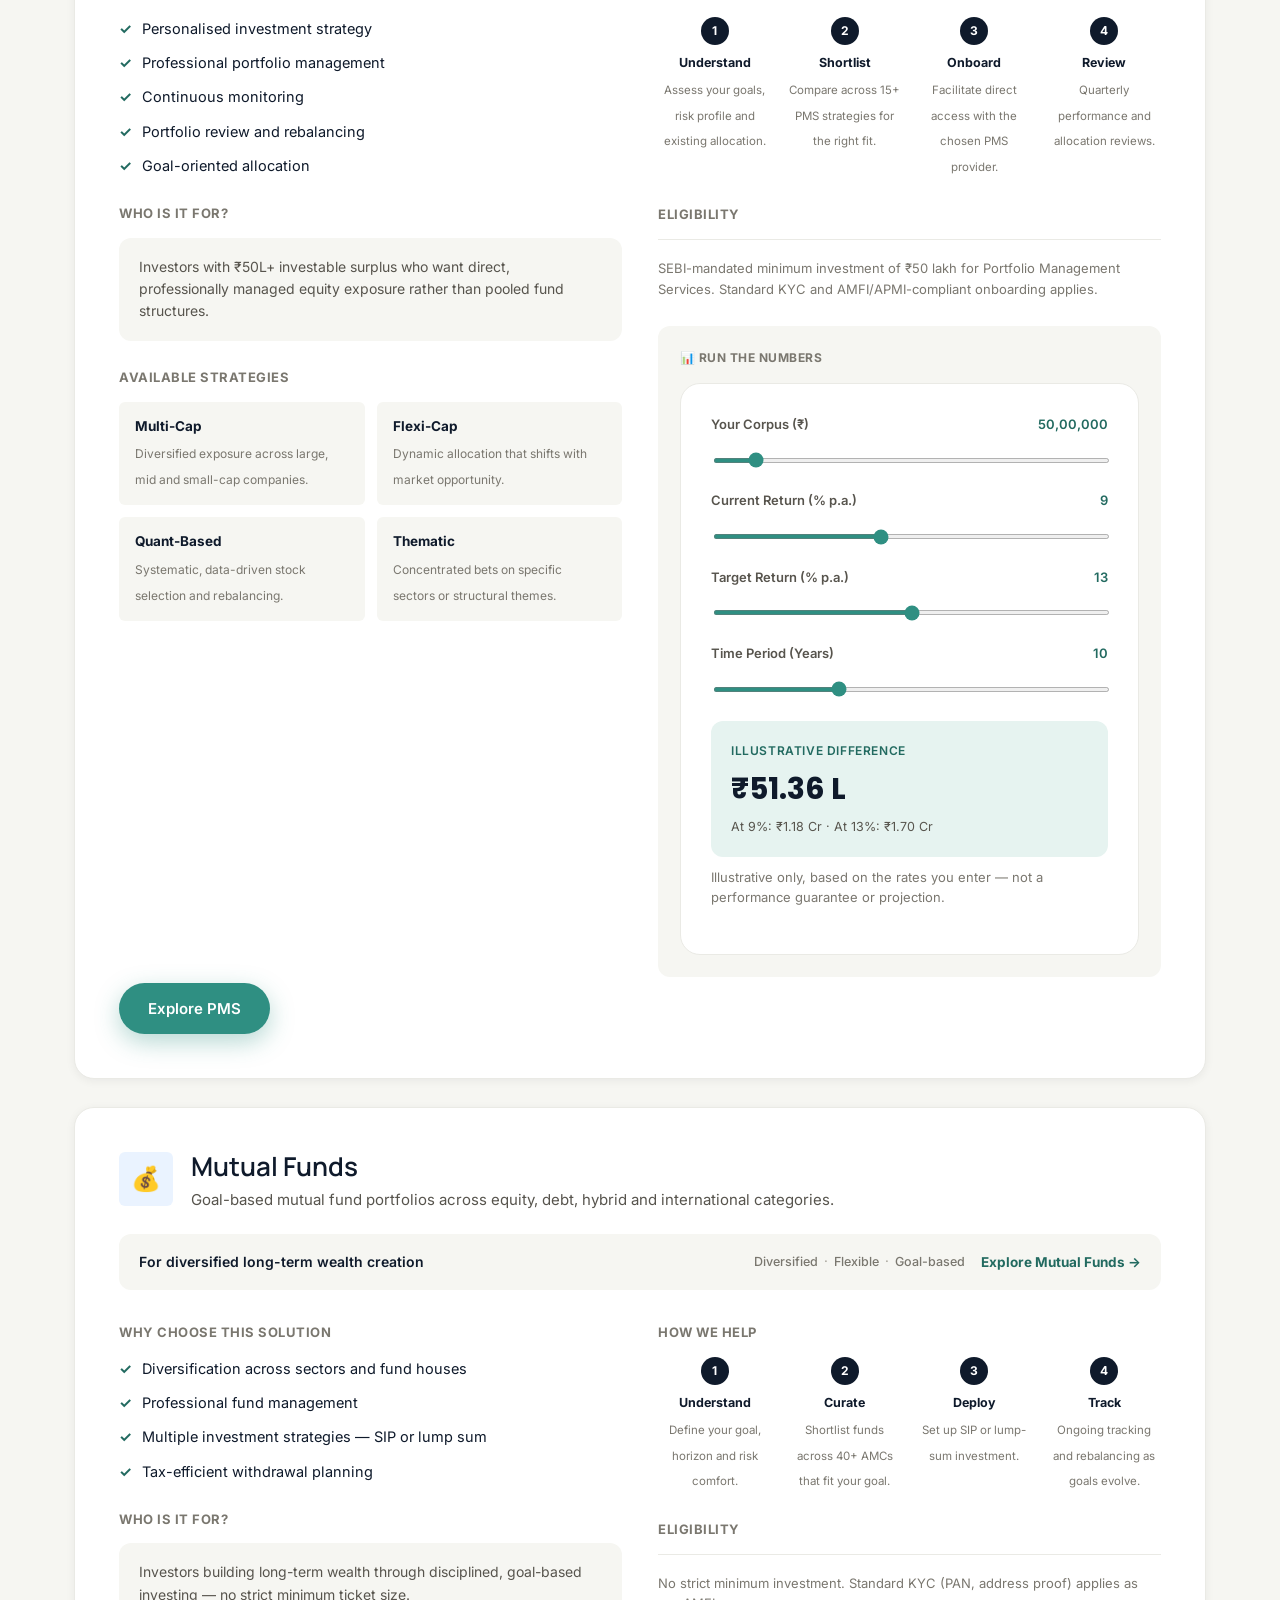
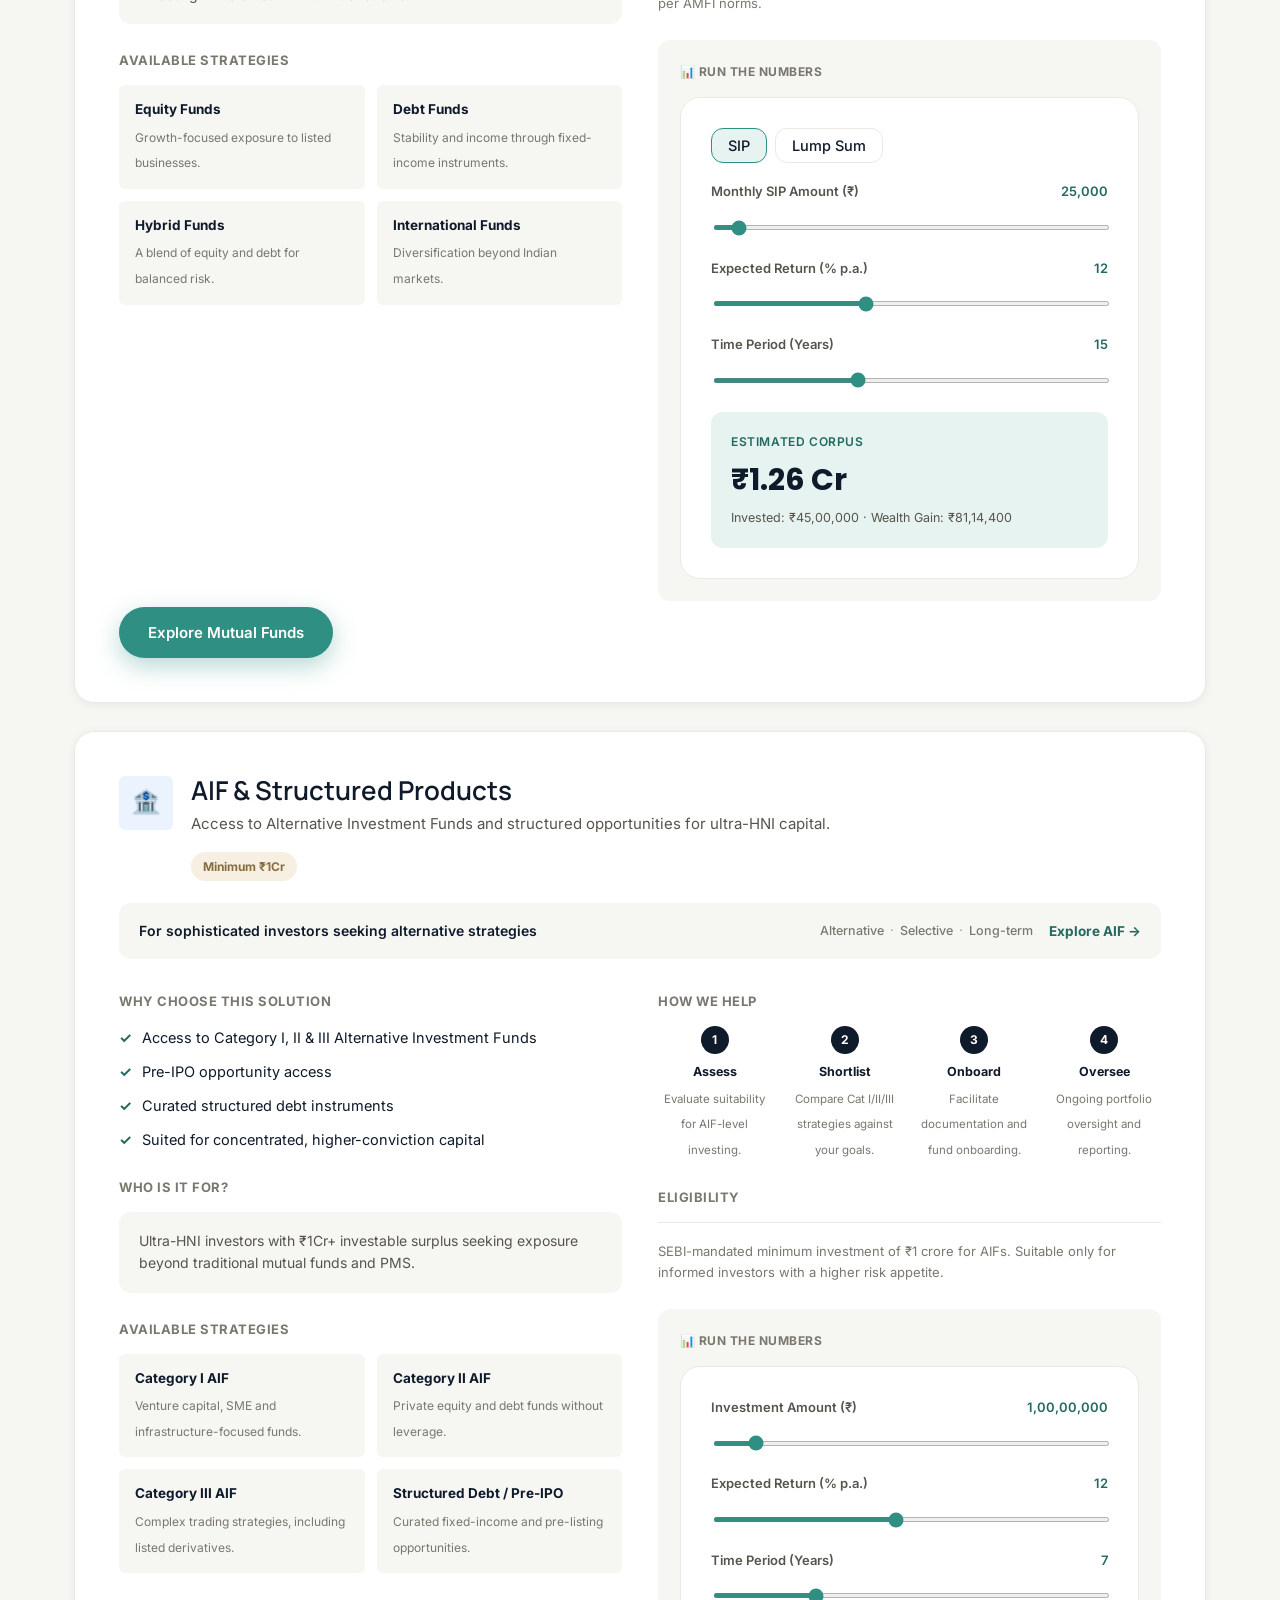
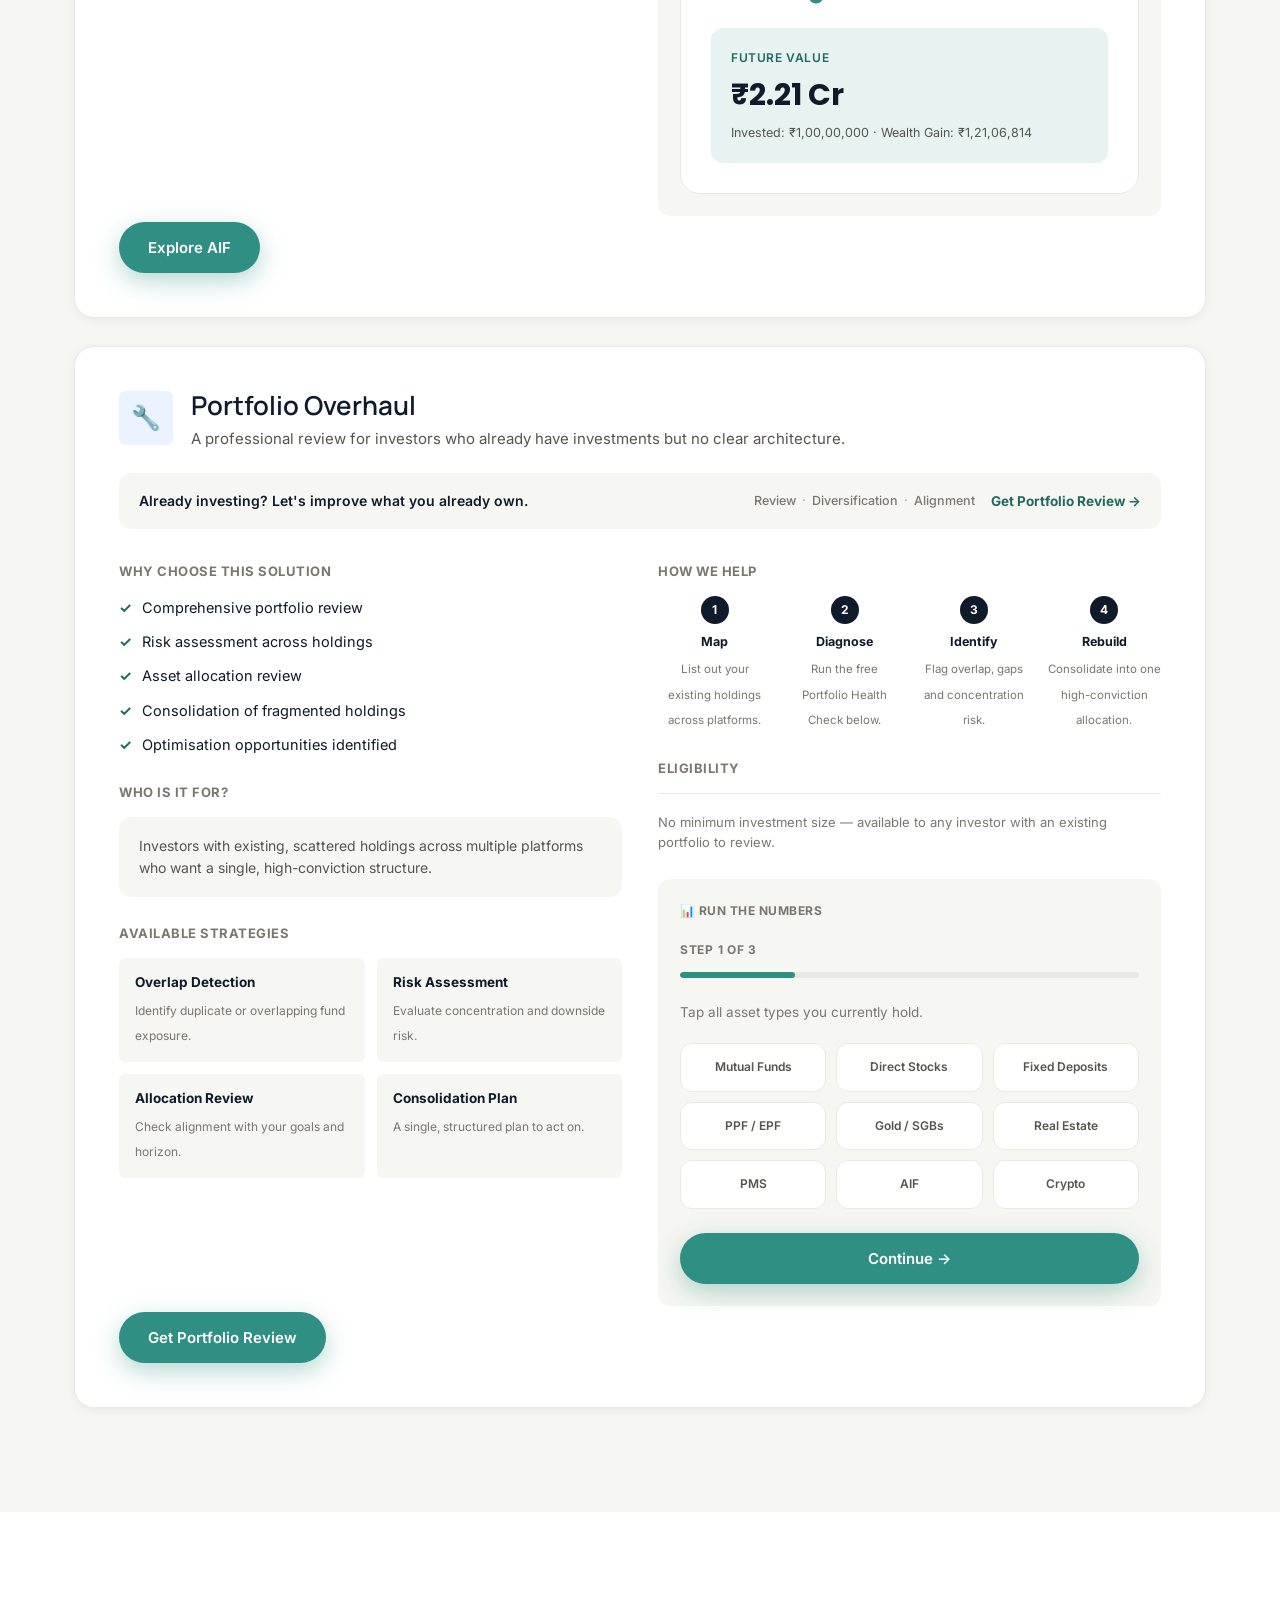
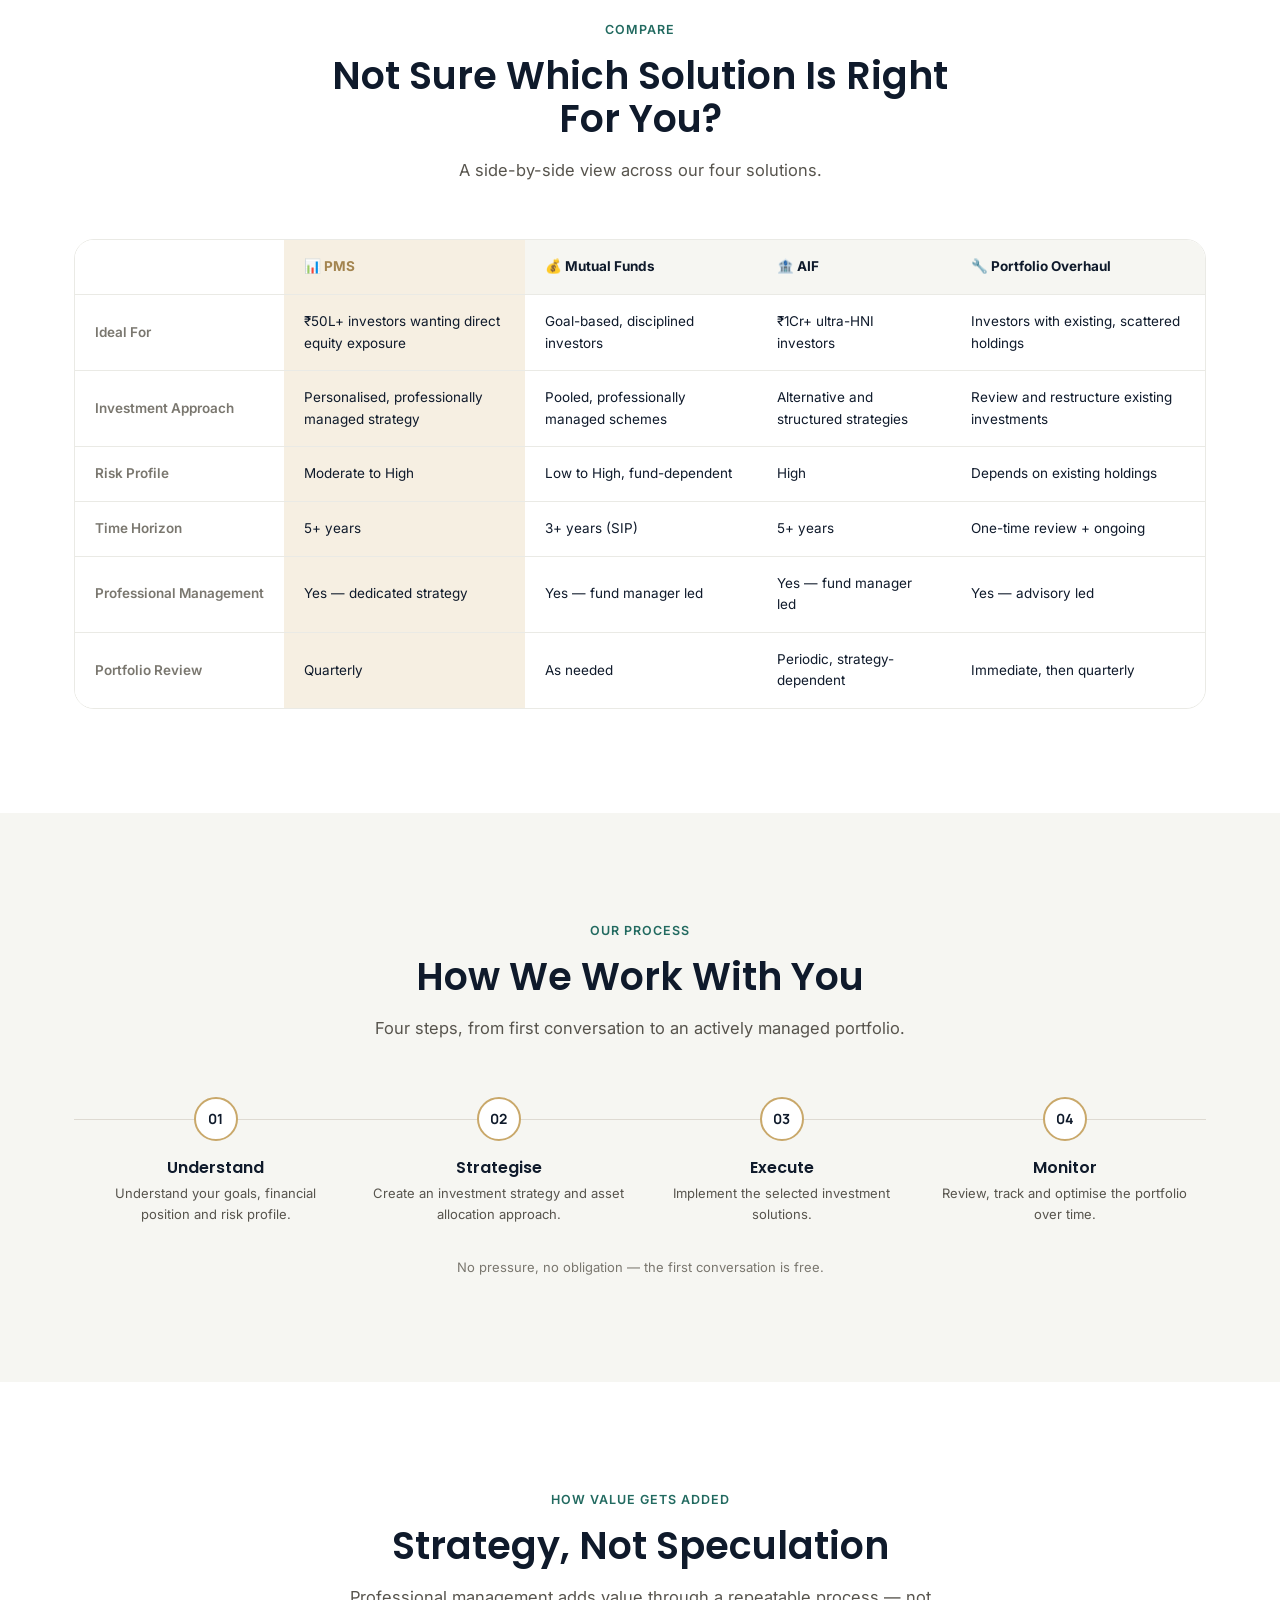
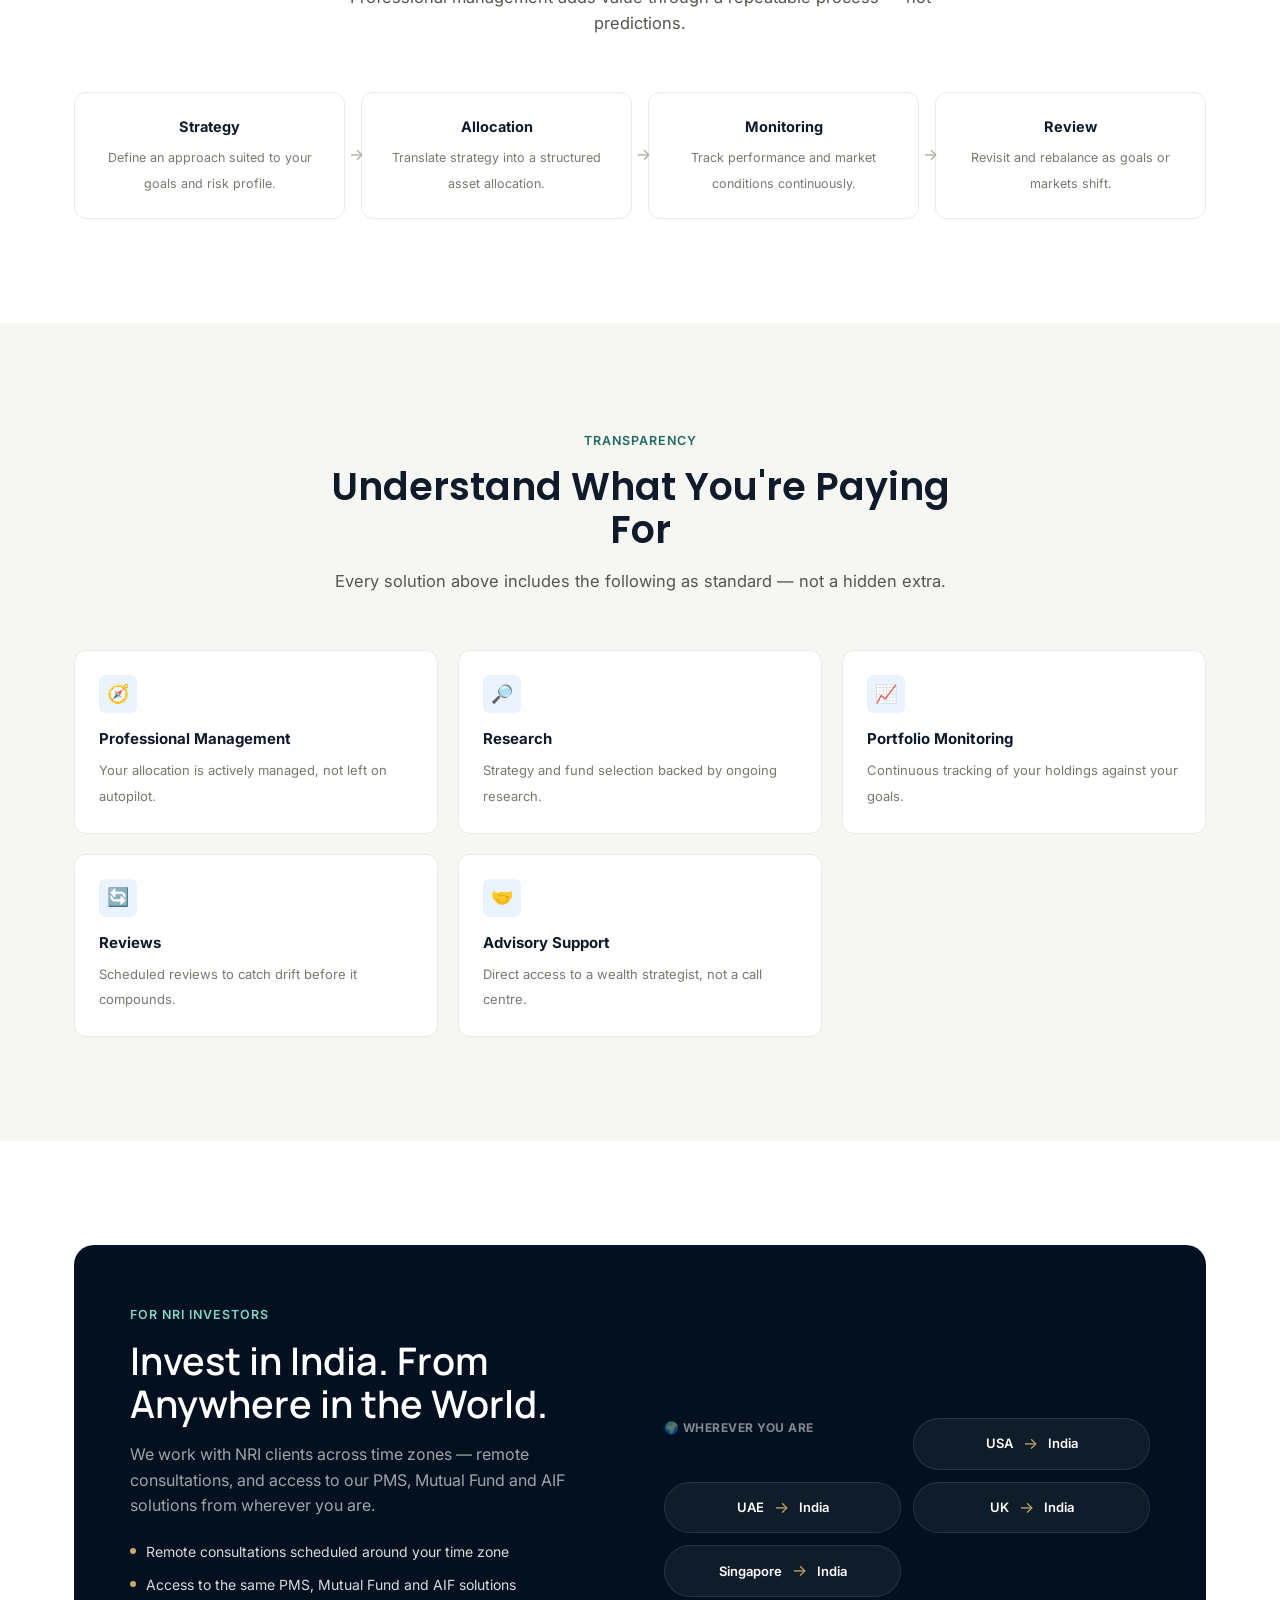
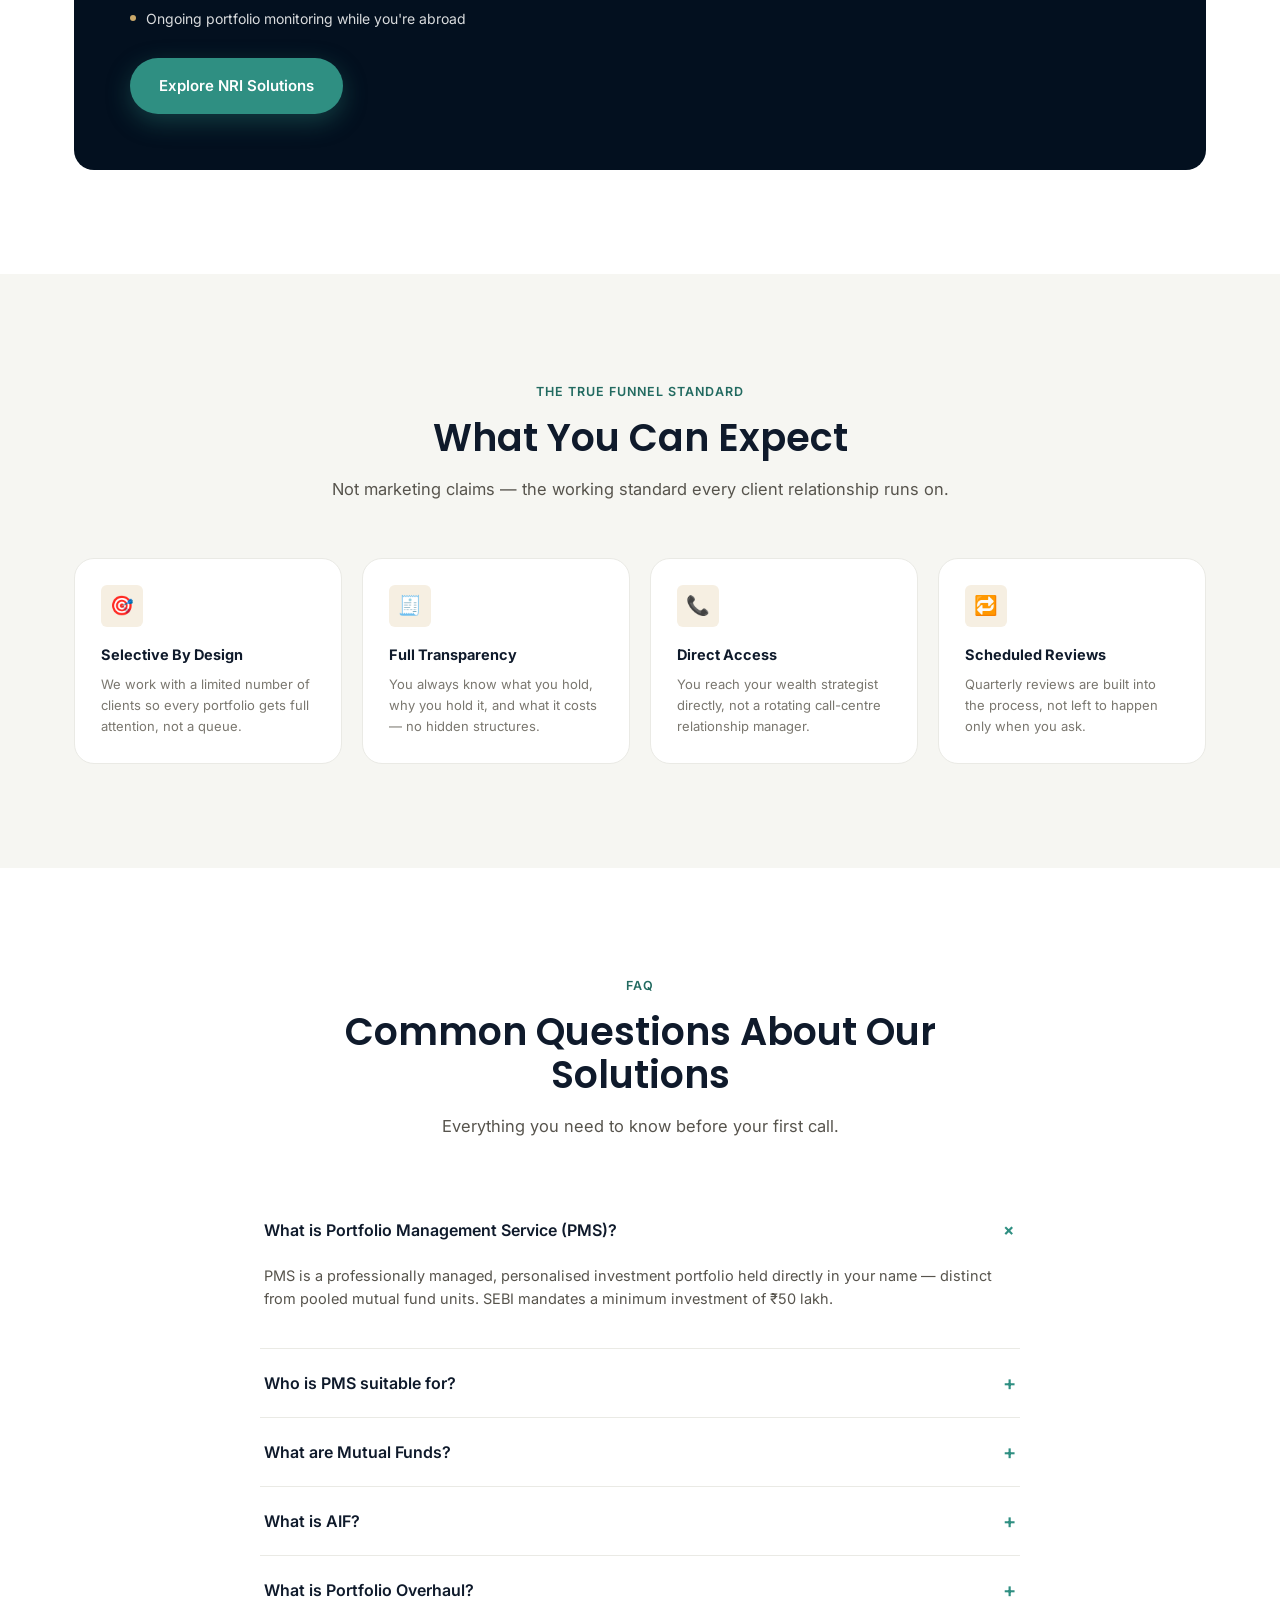
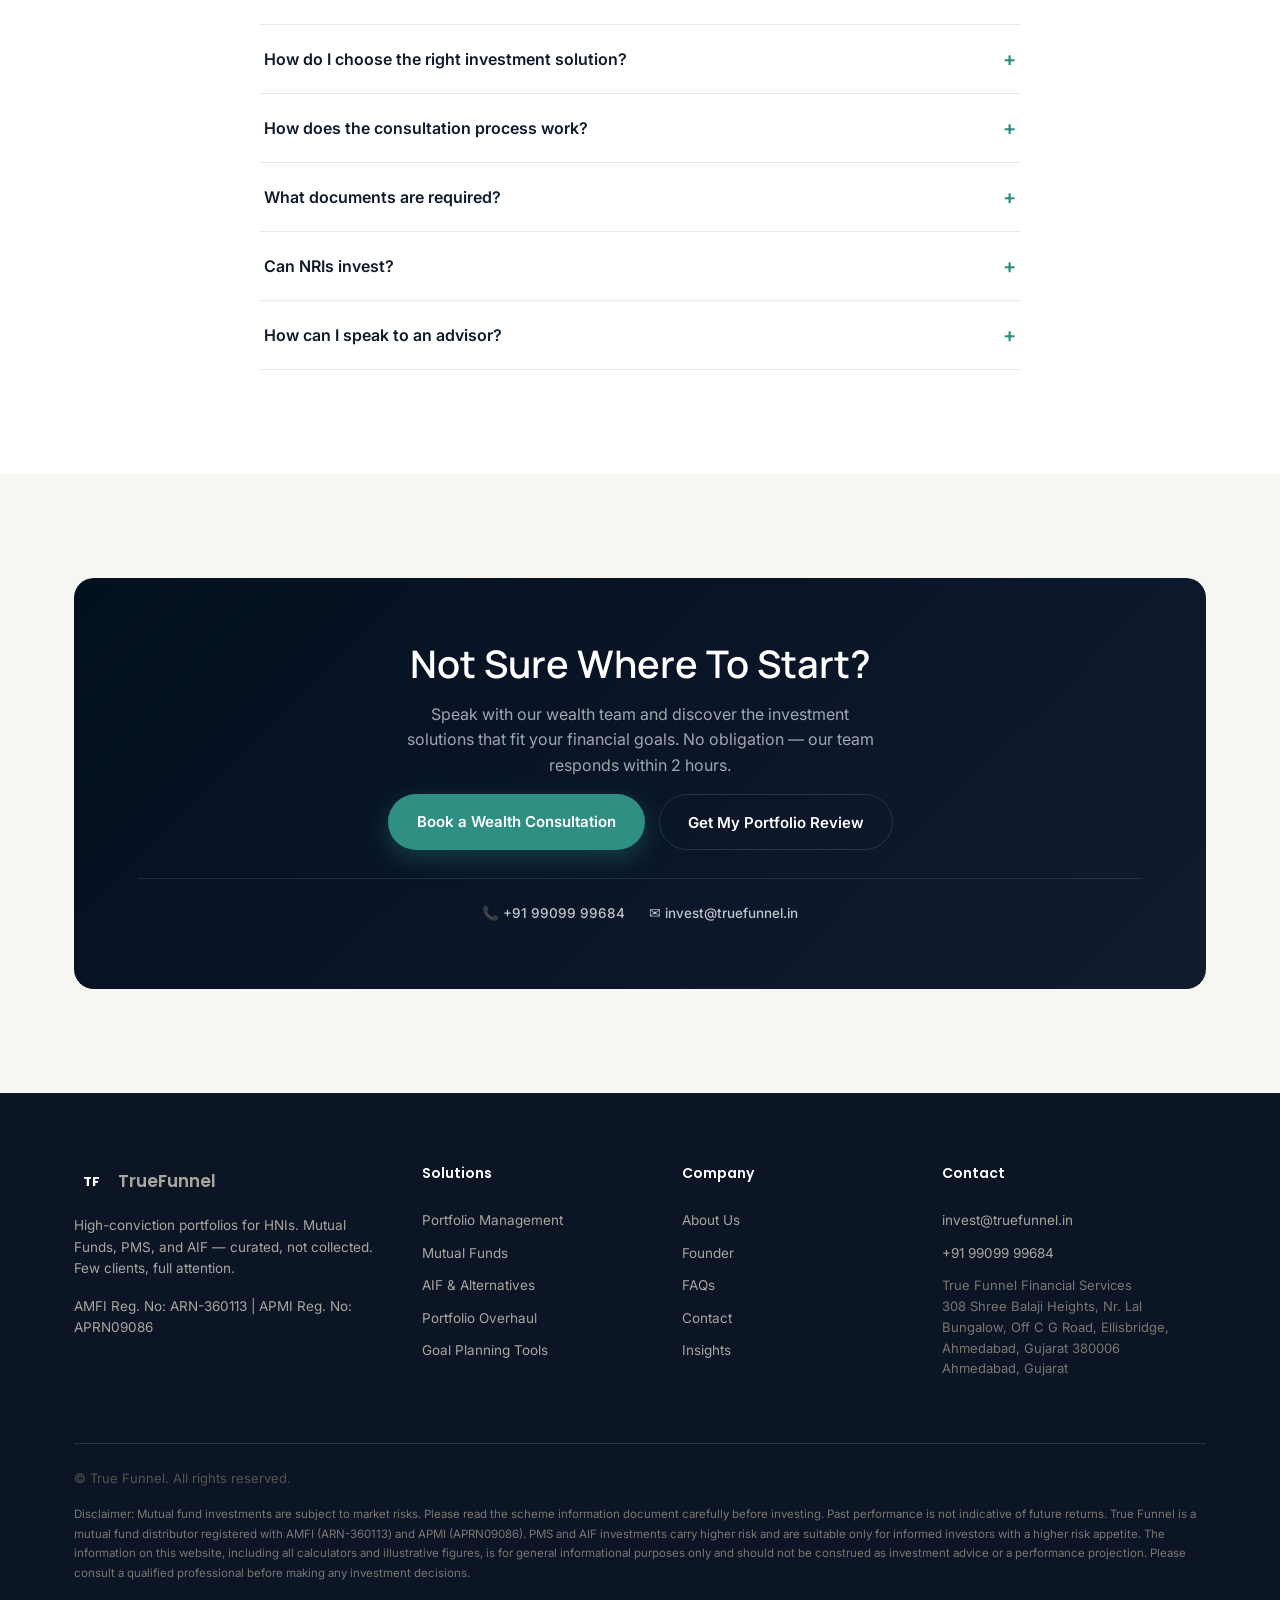
==== commit 3a4da0f5: "Final conversion and professional polish pass on products page Remove unsupported "15+ PMS Strategie" ====
--- a/products.html
+++ b/products.html
@@ -47,18 +47,21 @@
       <p class="p-hero-note">Portfolio Management Services, Mutual Funds, AIF &amp; Portfolio Overhaul — under one wealth strategist, not a call centre.</p>
       <div class="p-hero-cta-row">
         <a href="index.html#contact" class="btn btn-primary">Book a Wealth Consultation</a>
-        <button type="button" class="btn btn-ghost-dark" data-open-review-modal>Get a 15-Min Portfolio Review</button>
+        <button type="button" class="btn btn-ghost-dark" data-open-review-modal>Get My Portfolio Review</button>
       </div>
     </div>
     <div class="p-dashboard reveal">
       <div class="p-dashboard-head"><span><span class="p-dashboard-dot"></span>ILLUSTRATIVE ALLOCATION</span><span>Conceptual</span></div>
+      <div class="p-donut" style="background:conic-gradient(#2f8f82 0% 45%, #c9a86a 45% 70%, #4352d1 70% 90%, rgba(255,255,255,0.22) 90% 100%);">
+        <div class="p-donut-center"><strong>4</strong><span>Asset Classes</span></div>
+      </div>
       <div class="p-dashboard-rows">
-        <div class="p-dashboard-row"><span class="p-dashboard-label">Equity</span><div class="p-dashboard-bar-track"><div class="p-dashboard-bar-fill" style="width:45%;"></div></div><span class="p-dashboard-pct">45%</span></div>
-        <div class="p-dashboard-row"><span class="p-dashboard-label">Debt</span><div class="p-dashboard-bar-track"><div class="p-dashboard-bar-fill" style="width:25%;"></div></div><span class="p-dashboard-pct">25%</span></div>
-        <div class="p-dashboard-row"><span class="p-dashboard-label">PMS / AIF</span><div class="p-dashboard-bar-track"><div class="p-dashboard-bar-fill" style="width:20%;"></div></div><span class="p-dashboard-pct">20%</span></div>
-        <div class="p-dashboard-row"><span class="p-dashboard-label">Cash / Liquid</span><div class="p-dashboard-bar-track"><div class="p-dashboard-bar-fill" style="width:10%;"></div></div><span class="p-dashboard-pct">10%</span></div>
-      </div>
-      <div class="p-dashboard-foot"><div><strong>4</strong><span>Solutions, One Strategy</span></div><span>For illustration only</span></div>
+        <div class="p-dashboard-row"><span class="p-dashboard-label"><span class="p-dash-swatch" style="background:#2f8f82;"></span>Equity</span><div class="p-dashboard-bar-track"><div class="p-dashboard-bar-fill" style="width:45%;background:#2f8f82;"></div></div><span class="p-dashboard-pct">45%</span></div>
+        <div class="p-dashboard-row"><span class="p-dashboard-label"><span class="p-dash-swatch" style="background:#c9a86a;"></span>Debt</span><div class="p-dashboard-bar-track"><div class="p-dashboard-bar-fill" style="width:25%;background:#c9a86a;"></div></div><span class="p-dashboard-pct">25%</span></div>
+        <div class="p-dashboard-row"><span class="p-dashboard-label"><span class="p-dash-swatch" style="background:#4352d1;"></span>PMS / AIF</span><div class="p-dashboard-bar-track"><div class="p-dashboard-bar-fill" style="width:20%;background:#4352d1;"></div></div><span class="p-dashboard-pct">20%</span></div>
+        <div class="p-dashboard-row"><span class="p-dashboard-label"><span class="p-dash-swatch" style="background:rgba(255,255,255,0.4);"></span>Cash / Liquid</span><div class="p-dashboard-bar-track"><div class="p-dashboard-bar-fill" style="width:10%;background:rgba(255,255,255,0.4);"></div></div><span class="p-dashboard-pct">10%</span></div>
+      </div>
+      <div class="p-dashboard-foot"><span class="p-dashboard-foot-phrase">A Strategy Built Around You</span><span>For illustration only</span></div>
     </div>
   </div>
 </section>
@@ -109,7 +112,7 @@
             <div class="p-dashboard-row"><span class="p-dashboard-label">Quant-Based</span><div class="p-dashboard-bar-track"><div class="p-dashboard-bar-fill" style="width:20%;"></div></div><span class="p-dashboard-pct">20%</span></div>
             <div class="p-dashboard-row"><span class="p-dashboard-label">Thematic</span><div class="p-dashboard-bar-track"><div class="p-dashboard-bar-fill" style="width:15%;"></div></div><span class="p-dashboard-pct">15%</span></div>
           </div>
-          <div class="p-dashboard-foot"><div><strong>15+</strong><span>PMS Strategies Compared</span></div><span>Illustrative mix</span></div>
+          <div class="p-dashboard-foot"><span class="p-dashboard-foot-phrase">Multiple Strategies. One Personalised Portfolio.</span><span>Illustrative mix</span></div>
         </div>
       </div>
     </div>
@@ -238,7 +241,7 @@
       <p>Speak with our wealth team and discover the investment solutions that fit your financial goals. No obligation — our team responds within 2 hours.</p>
       <div class="final-cta-row">
         <a href="index.html#contact" class="btn btn-primary">Book a Wealth Consultation</a>
-        <button type="button" class="btn btn-ghost-light" data-open-review-modal>Get a 15-Min Portfolio Review</button>
+        <button type="button" class="btn btn-ghost-light" data-open-review-modal>Get My Portfolio Review</button>
       </div>
       <div class="final-cta-direct">
         <a href="tel:+919909999684">📞 +91 99099 99684</a>
@@ -290,7 +293,7 @@
   <span>Not sure which solution fits you?</span>
   <div class="sticky-bar-cta">
     <a href="index.html#contact" class="btn btn-primary btn-sm">Book a Wealth Consultation</a>
-    <button type="button" class="btn btn-ghost-light btn-sm" data-open-review-modal>Get a 15-Min Portfolio Review</button>
+    <button type="button" class="btn btn-ghost-light btn-sm" data-open-review-modal>Get My Portfolio Review</button>
   </div>
   <button type="button" class="sticky-bar-close" id="stickyBarClose" aria-label="Close">×</button>
 </div>
@@ -301,9 +304,9 @@
     <button type="button" class="modal-close" id="exitModalClose" aria-label="Close">×</button>
     <div class="modal-icon">🎯</div>
     <h3>Free 15-Min<br>Portfolio Review</h3>
-    <p>Our wealth strategist will review your current investments and flag where your portfolio structure, diversification or goal-alignment could be improved. No obligations.</p>
-    <a href="index.html#contact" class="btn btn-primary btn-block" id="exitModalCta">Get a 15-Min Portfolio Review</a>
-    <p class="muted-sm center">🔒 100% confidential · No spam · We'll call within 2 hours</p>
+    <p>Our wealth strategist will review your current investments and identify opportunities to improve portfolio structure, diversification and alignment with your goals.</p>
+    <a href="index.html#contact" class="btn btn-primary btn-block" id="exitModalCta">Get My Portfolio Review →</a>
+    <p class="muted-sm center">🔒 100% confidential · No spam</p>
   </div>
 </div>
 
--- a/assets/styles.css
+++ b/assets/styles.css
@@ -34,6 +34,9 @@
 }
 
 *,*::before,*::after{box-sizing:border-box;}
+a:focus-visible,button:focus-visible,input:focus-visible,select:focus-visible,textarea:focus-visible,[tabindex]:focus-visible{
+  outline:2px solid var(--teal-dark);outline-offset:2px;
+}
 html{scroll-behavior:smooth;}
 body{
   margin:0;
@@ -121,7 +124,7 @@
 .section-dark{background:var(--black);color:var(--white);}
 .section-dark p{color:rgba(255,255,255,0.62);}
 .section-dark h2,.section-dark h3{color:var(--white);}
-.eyebrow{display:inline-block;font-size:12.5px;font-weight:600;letter-spacing:.08em;text-transform:uppercase;color:var(--teal);margin-bottom:14px;}
+.eyebrow{display:inline-block;font-size:12.5px;font-weight:600;letter-spacing:.08em;text-transform:uppercase;color:var(--teal-dark);margin-bottom:14px;}
 .eyebrow-light{color:#7fd6c6;}
 .section-head{max-width:640px;margin:0 auto 56px;text-align:center;}
 .section-sub{font-size:16.5px;}
--- a/assets/products.css
+++ b/assets/products.css
@@ -8,6 +8,7 @@
 :root{
   --gold:#c9a86a;
   --gold-dark:#a3844f;
+  --gold-text:#8a6d3f; /* WCAG AA-safe (4.8:1 on white) for small gold text on light backgrounds */
   --gold-light:#f6efe2;
   --midnight:#03101f;
   --sky:#eaf3ff;
@@ -28,7 +29,7 @@
 /* ---------- Premium hero ---------- */
 .p-hero{background:linear-gradient(180deg, #ffffff 0%, var(--sky) 100%);padding:100px 0 84px;border-bottom:1px solid var(--gray-100);}
 .p-hero-grid{display:grid;grid-template-columns:1.05fr .95fr;gap:60px;align-items:center;}
-.p-hero-eyebrow{display:inline-flex;align-items:center;gap:8px;font-size:12.5px;font-weight:600;letter-spacing:.08em;text-transform:uppercase;color:var(--gold-dark);margin-bottom:20px;}
+.p-hero-eyebrow{display:inline-flex;align-items:center;gap:8px;font-size:12.5px;font-weight:600;letter-spacing:.08em;text-transform:uppercase;color:var(--gold-text);margin-bottom:20px;}
 .p-hero h1{font-family:var(--font-heading);font-size:58px;line-height:1.08;letter-spacing:-0.015em;color:var(--ink);margin-bottom:22px;}
 .p-hero-sub{font-size:18px;color:var(--gray-600);max-width:520px;margin-bottom:10px;}
 .p-hero-note{font-size:14px;color:var(--gray-500);max-width:480px;margin-bottom:30px;}
@@ -39,15 +40,24 @@
 .p-dashboard-head{display:flex;justify-content:space-between;align-items:center;margin-bottom:22px;position:relative;}
 .p-dashboard-head span{font-size:11.5px;letter-spacing:.06em;text-transform:uppercase;color:rgba(255,255,255,0.5);}
 .p-dashboard-dot{width:8px;height:8px;border-radius:50%;background:var(--gold);display:inline-block;margin-right:6px;}
+
+.p-donut{width:112px;height:112px;border-radius:50%;position:relative;margin:0 auto 24px;}
+.p-donut::before{content:'';position:absolute;inset:15px;border-radius:50%;background:var(--midnight);}
+.p-donut-center{position:absolute;inset:0;display:flex;flex-direction:column;align-items:center;justify-content:center;z-index:1;text-align:center;}
+.p-donut-center strong{font-family:var(--font-heading);font-size:20px;color:var(--white);}
+.p-donut-center span{font-size:8.5px;color:rgba(255,255,255,0.5);text-transform:uppercase;letter-spacing:.04em;}
+
 .p-dashboard-rows{display:flex;flex-direction:column;gap:14px;position:relative;margin-bottom:22px;}
 .p-dashboard-row{display:flex;align-items:center;gap:12px;}
-.p-dashboard-label{font-size:12.5px;color:rgba(255,255,255,0.6);width:110px;flex-shrink:0;}
+.p-dash-swatch{width:8px;height:8px;border-radius:50%;flex-shrink:0;}
+.p-dashboard-label{display:flex;align-items:center;gap:8px;font-size:12.5px;color:rgba(255,255,255,0.6);width:118px;flex-shrink:0;}
 .p-dashboard-bar-track{flex:1;height:8px;border-radius:var(--radius-pill);background:rgba(255,255,255,0.08);overflow:hidden;}
-.p-dashboard-bar-fill{height:100%;border-radius:var(--radius-pill);background:linear-gradient(90deg, var(--teal), var(--gold));}
+.p-dashboard-bar-fill{height:100%;border-radius:var(--radius-pill);}
 .p-dashboard-pct{font-size:12.5px;color:rgba(255,255,255,0.85);width:38px;text-align:right;flex-shrink:0;}
-.p-dashboard-foot{display:flex;justify-content:space-between;align-items:center;border-top:1px solid rgba(255,255,255,0.1);padding-top:18px;position:relative;}
+.p-dashboard-foot{display:flex;justify-content:space-between;align-items:center;border-top:1px solid rgba(255,255,255,0.1);padding-top:18px;position:relative;gap:12px;}
 .p-dashboard-foot strong{display:block;color:var(--white);font-family:var(--font-heading);font-size:22px;}
 .p-dashboard-foot span{font-size:11.5px;color:rgba(255,255,255,0.5);}
+.p-dashboard-foot-phrase{font-family:var(--font-heading);font-size:14.5px;font-weight:600;color:var(--white);}
 
 /* ---------- Trust bar ---------- */
 .trust-bar{background:var(--white);border-top:1px solid var(--gray-100);border-bottom:1px solid var(--gray-100);padding:36px 0;}
@@ -58,7 +68,8 @@
 }
 .trust-stat strong{display:block;font-family:var(--font-heading);font-size:34px;color:var(--ink);}
 .trust-stat span{font-size:12.5px;color:var(--gray-500);letter-spacing:.02em;}
-.trust-stat-text strong{font-size:16px;letter-spacing:.02em;color:var(--gold-dark);}
+.trust-stat-text strong{font-size:17px;letter-spacing:.01em;color:var(--gold-text);}
+.trust-stat-text span{font-size:11px;letter-spacing:.01em;}
 
 /* ---------- Goal selector ---------- */
 .goal-grid{display:grid;grid-template-columns:repeat(4,1fr);gap:20px;}
@@ -95,7 +106,14 @@
 .product-block-icon{width:54px;height:54px;border-radius:var(--radius-sm);background:var(--sky);display:flex;align-items:center;justify-content:center;font-size:24px;flex-shrink:0;}
 .product-block h2{font-family:var(--font-heading);font-size:26px;margin-bottom:6px;}
 .product-block-tagline{font-size:15px;color:var(--gray-600);margin-bottom:0;}
-.product-block-min{display:inline-block;font-size:12px;font-weight:700;color:var(--gold-dark);background:var(--gold-light);padding:5px 12px;border-radius:var(--radius-pill);margin:16px 0 0;}
+.product-block-min{display:inline-block;font-size:12px;font-weight:700;color:var(--gold-text);background:var(--gold-light);padding:5px 12px;border-radius:var(--radius-pill);margin:16px 0 0;}
+
+.product-strip{display:flex;align-items:center;gap:16px;flex-wrap:wrap;background:var(--offwhite);border-radius:var(--radius-md);padding:16px 20px;margin-top:22px;}
+.product-strip-positioning{font-size:14px;font-weight:600;color:var(--ink);margin:0;flex:1 1 260px;}
+.product-strip-pillars{display:flex;align-items:center;gap:6px;font-size:12.5px;color:var(--gray-500);font-weight:500;white-space:nowrap;}
+.product-strip-pillars .dot{color:var(--gray-400);}
+.product-strip-cta{background:none;border:none;color:var(--teal-dark);font-size:13.5px;font-weight:700;white-space:nowrap;padding:4px 0;}
+.product-strip-cta:hover{color:var(--teal);text-decoration:underline;}
 
 .product-body-grid{display:grid;grid-template-columns:1fr 1fr;gap:36px;margin-top:32px;}
 .product-subhead{font-size:13px;font-weight:700;letter-spacing:.04em;text-transform:uppercase;color:var(--gray-500);margin-bottom:14px;}
@@ -219,4 +237,6 @@
   .product-block{padding:26px;}
   .product-block-head{flex-direction:column;}
   .goal-match-badge{left:26px;}
-}
+  .product-strip{flex-direction:column;align-items:flex-start;}
+  .product-strip-cta{align-self:flex-start;}
+}
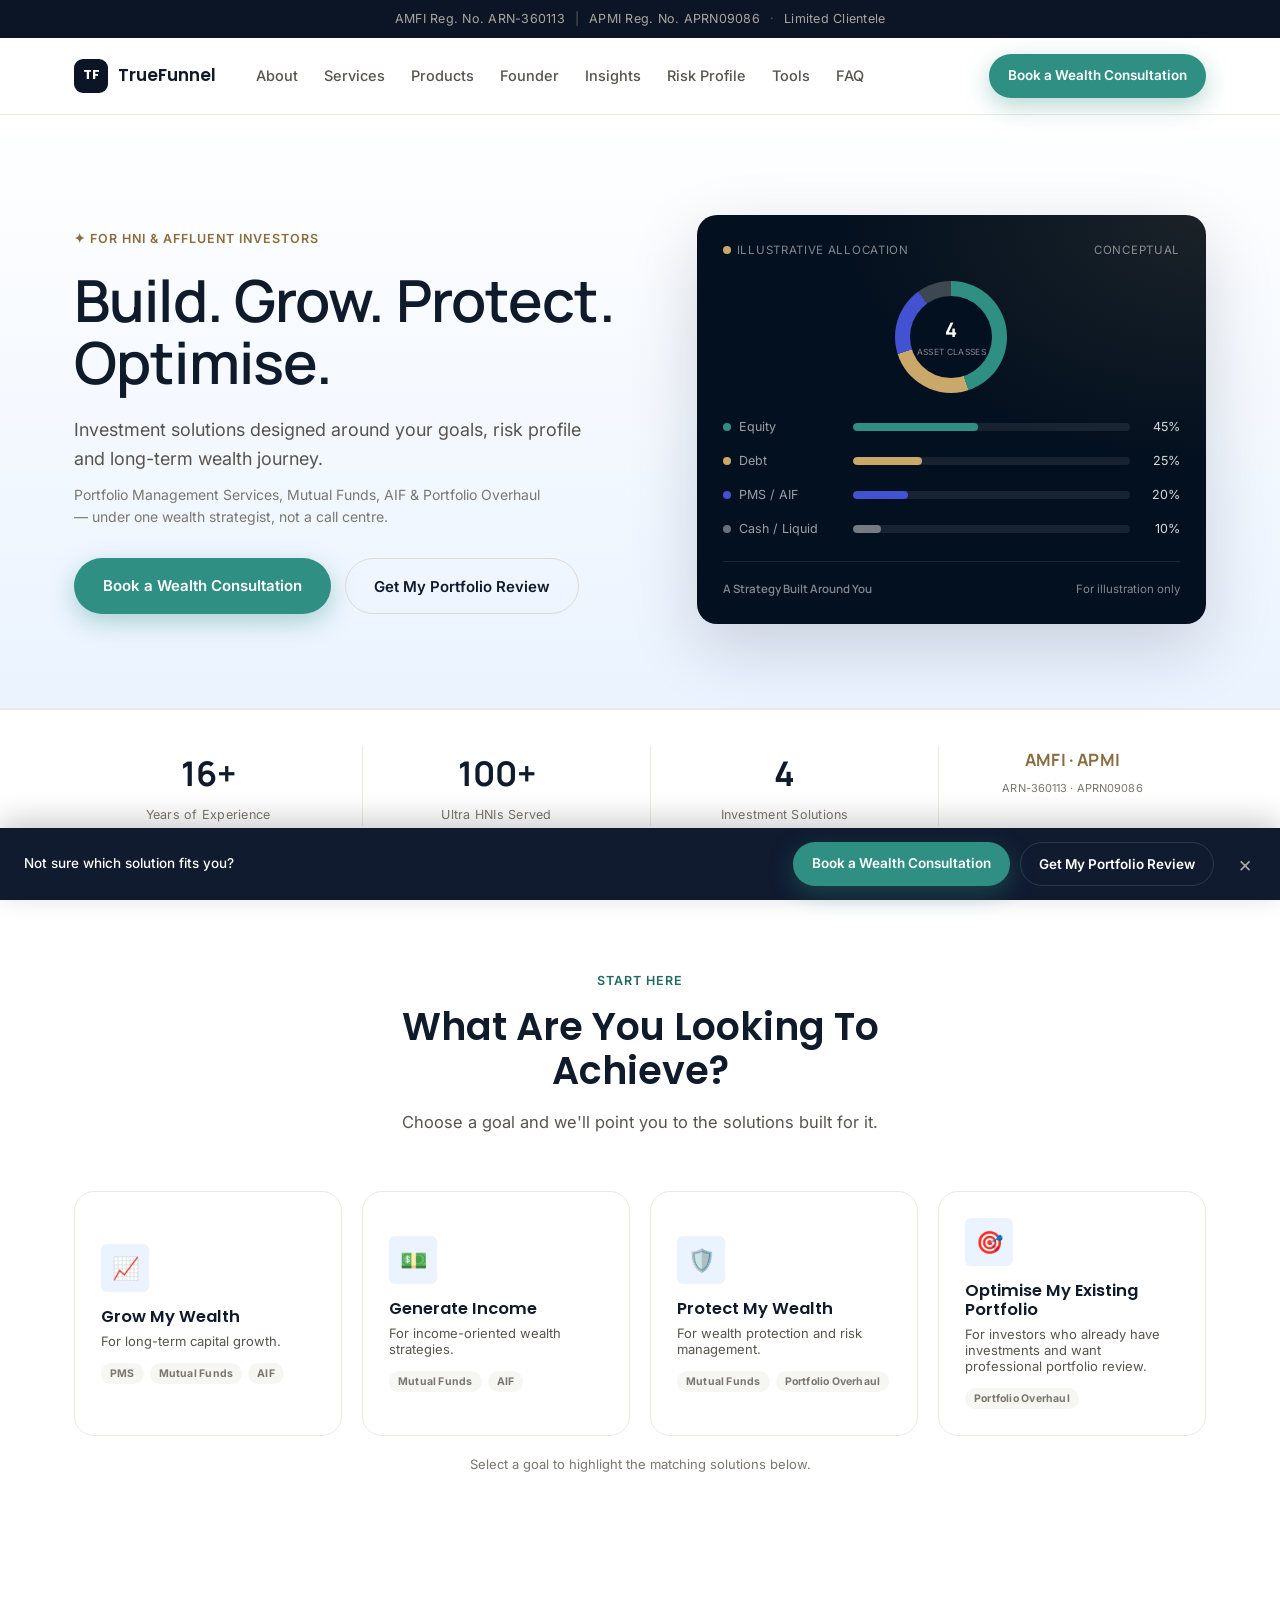
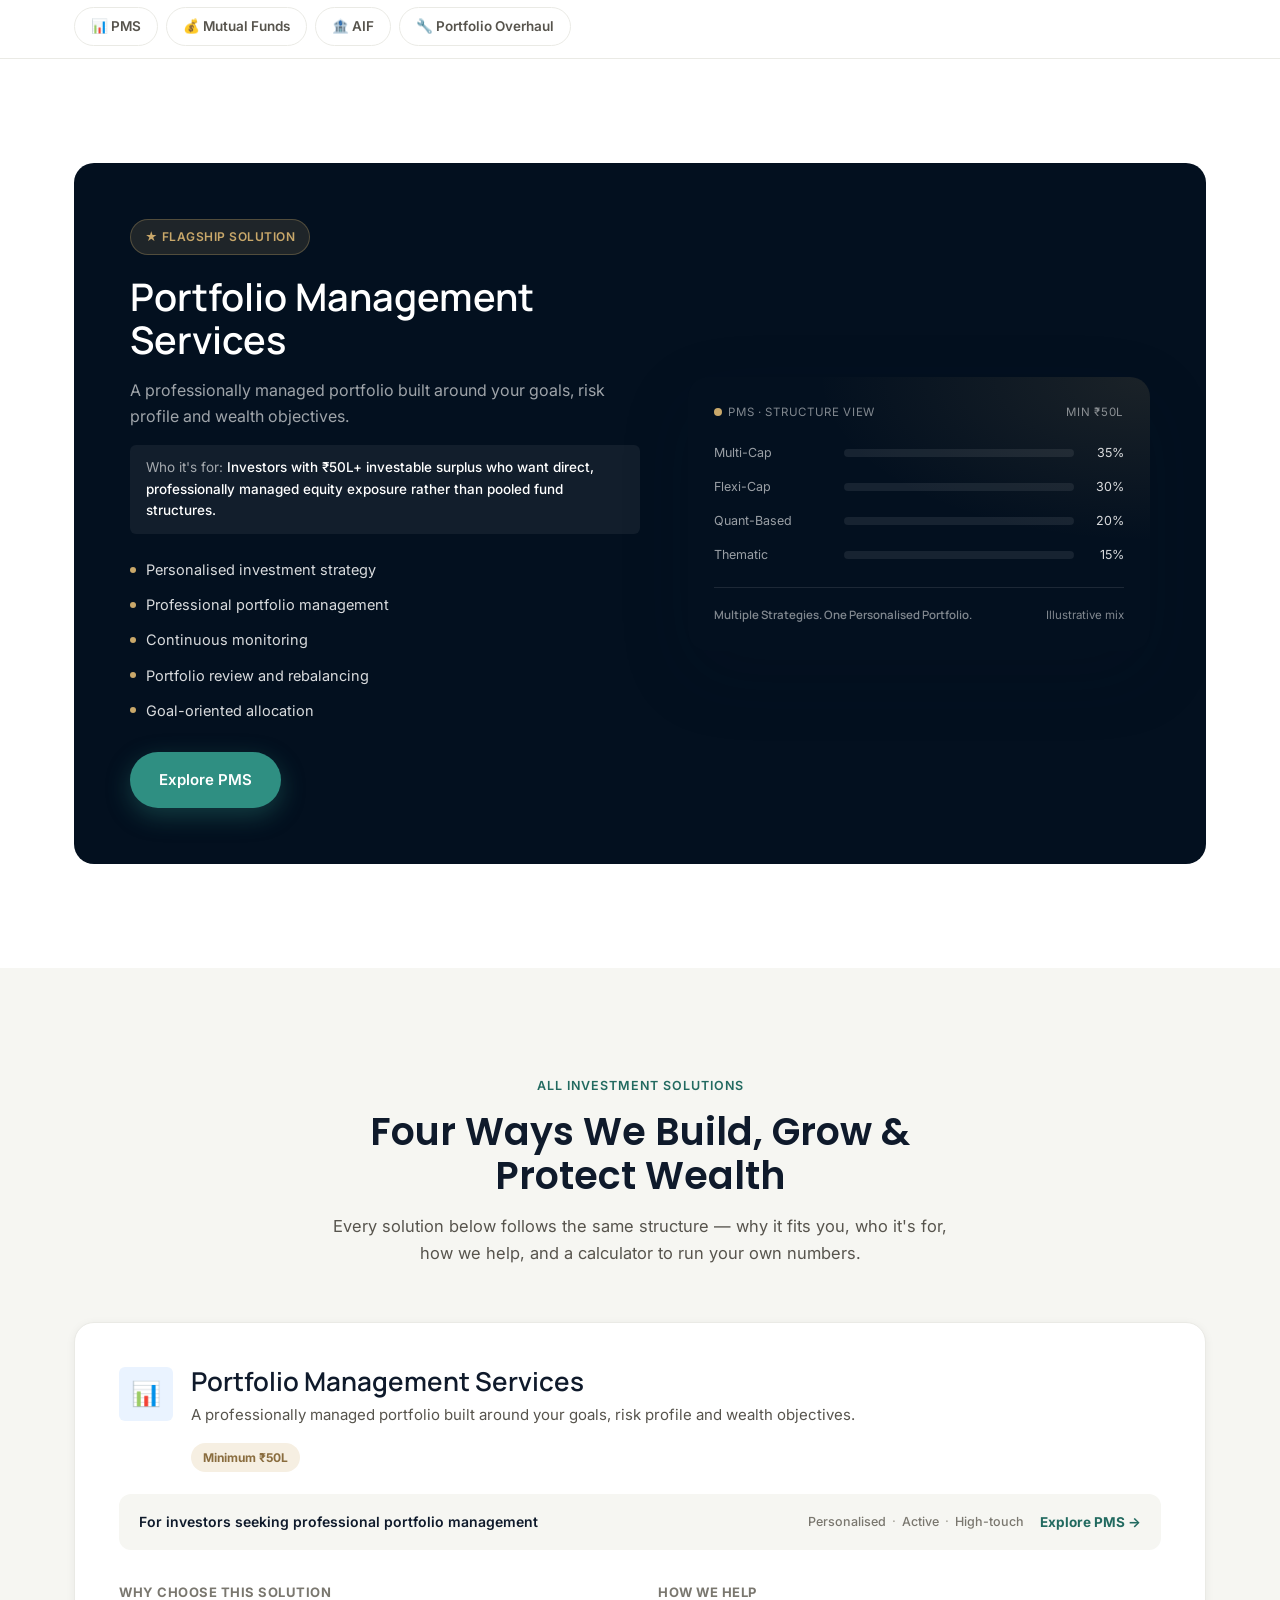
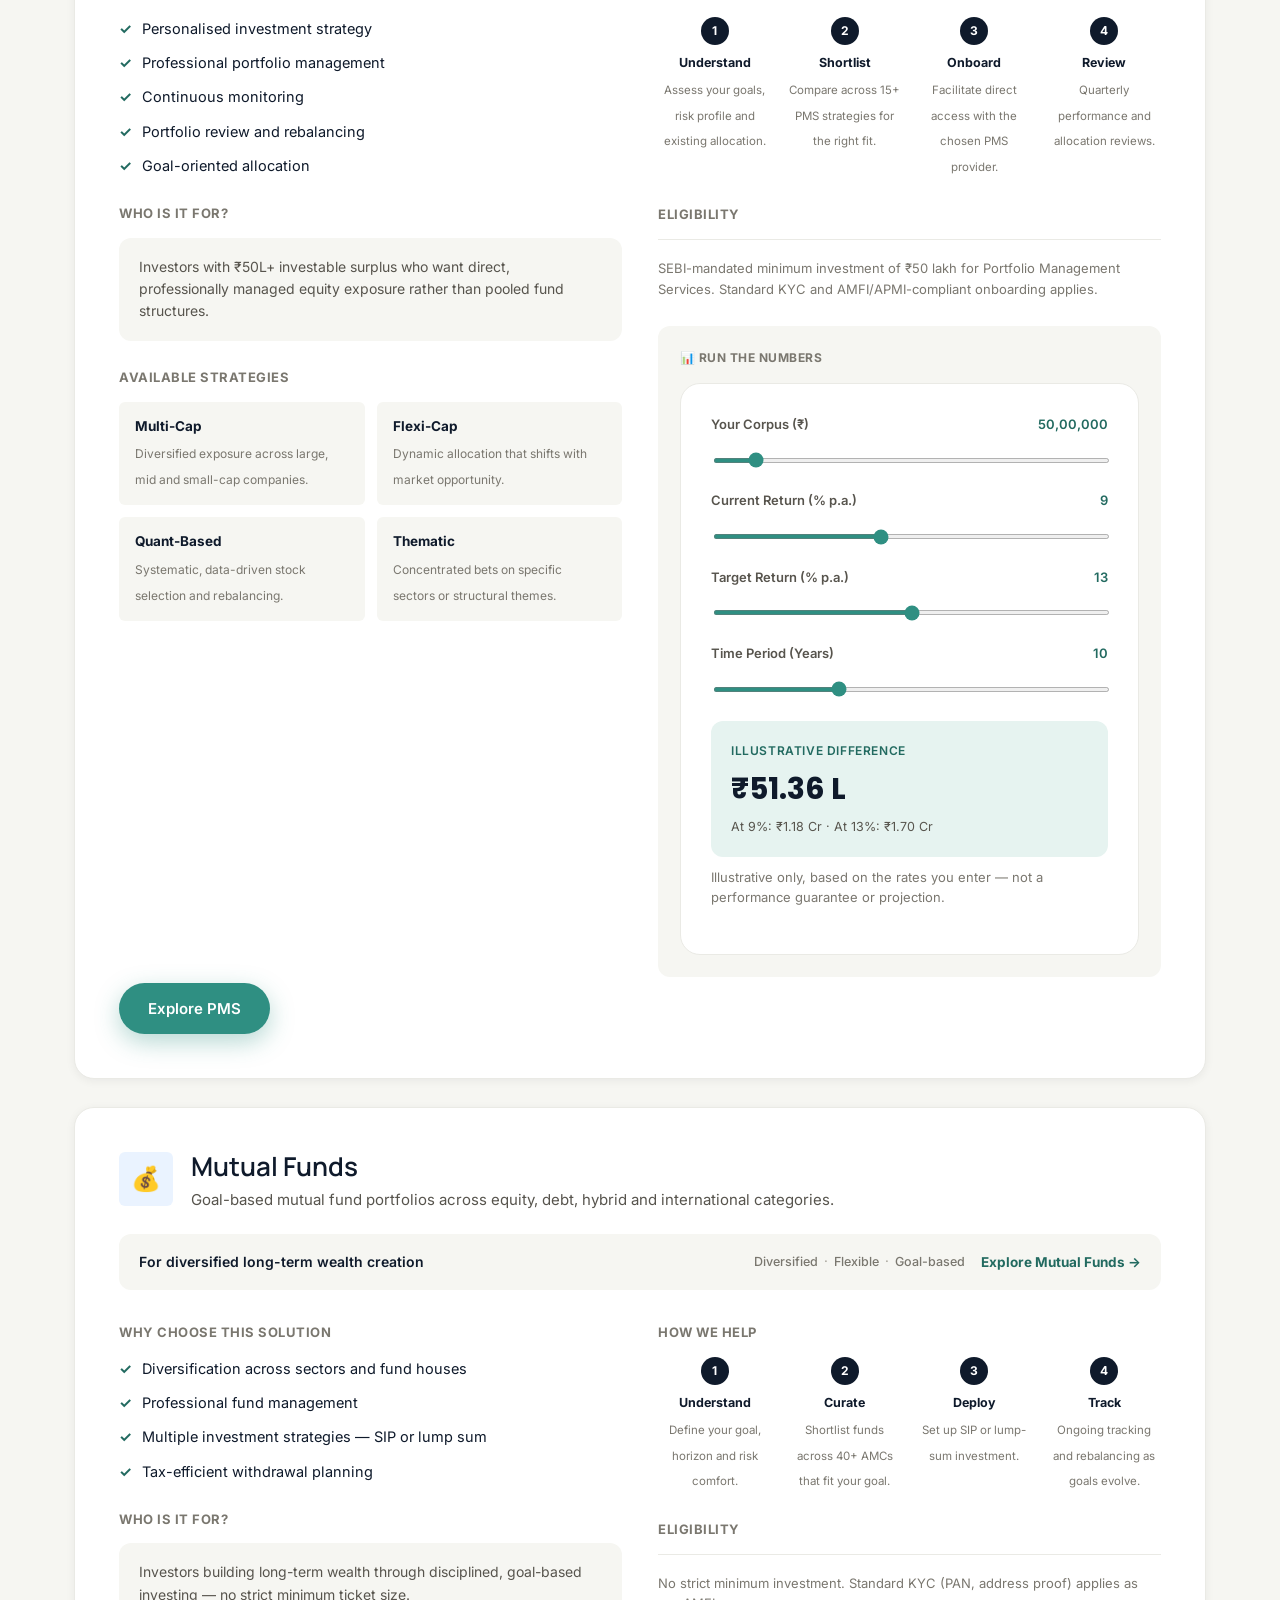
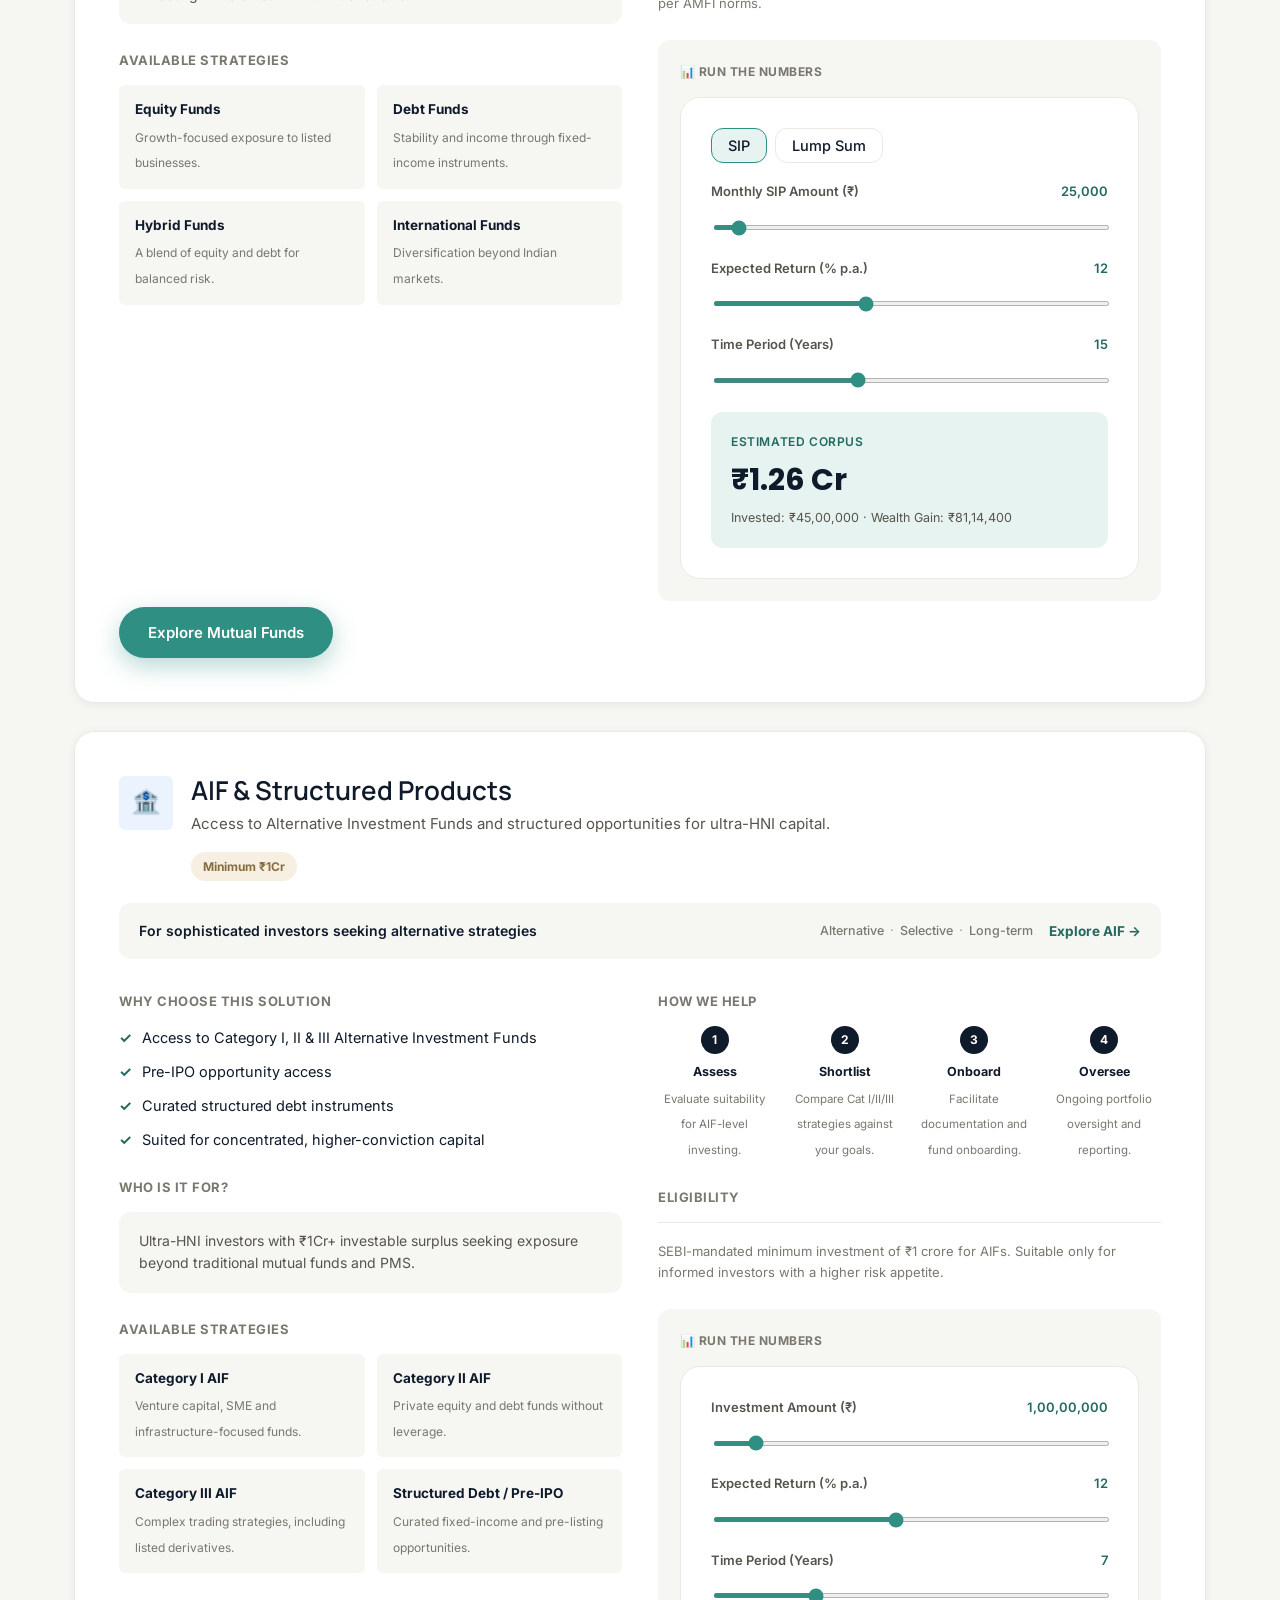
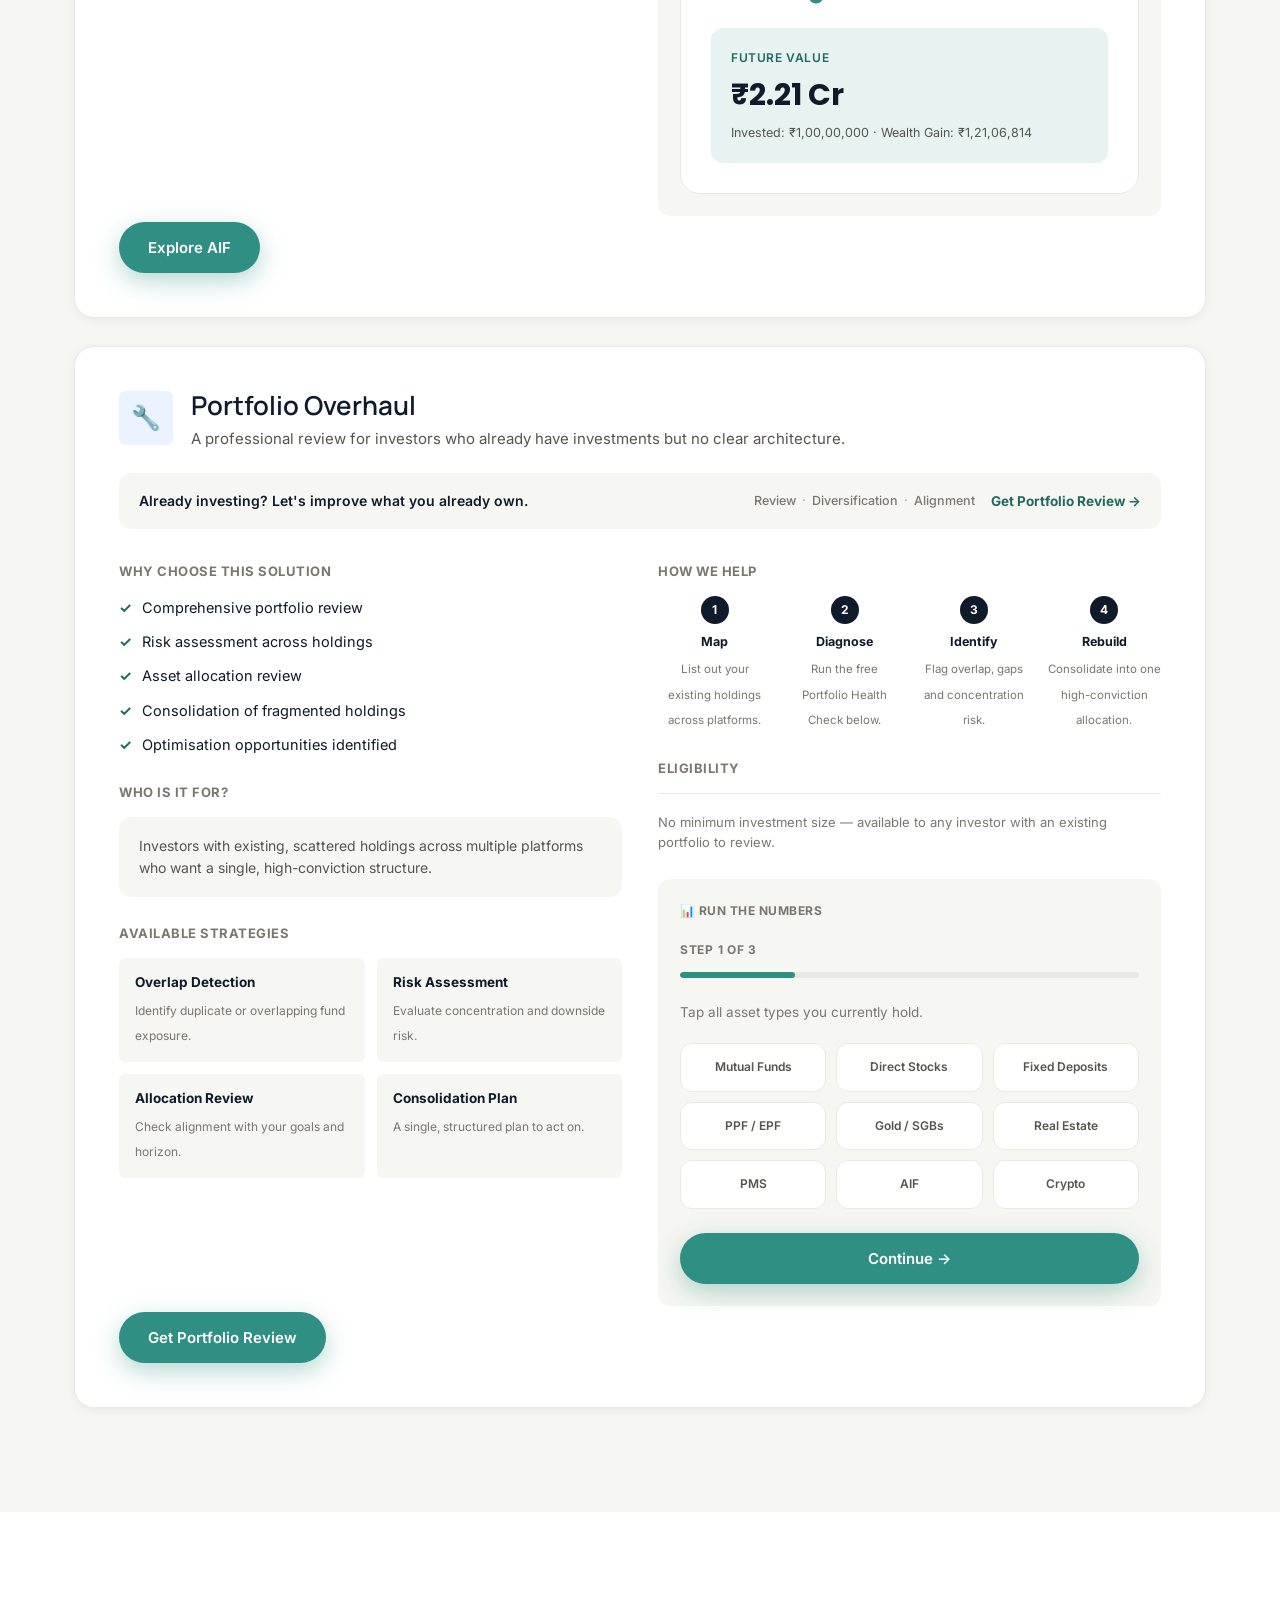
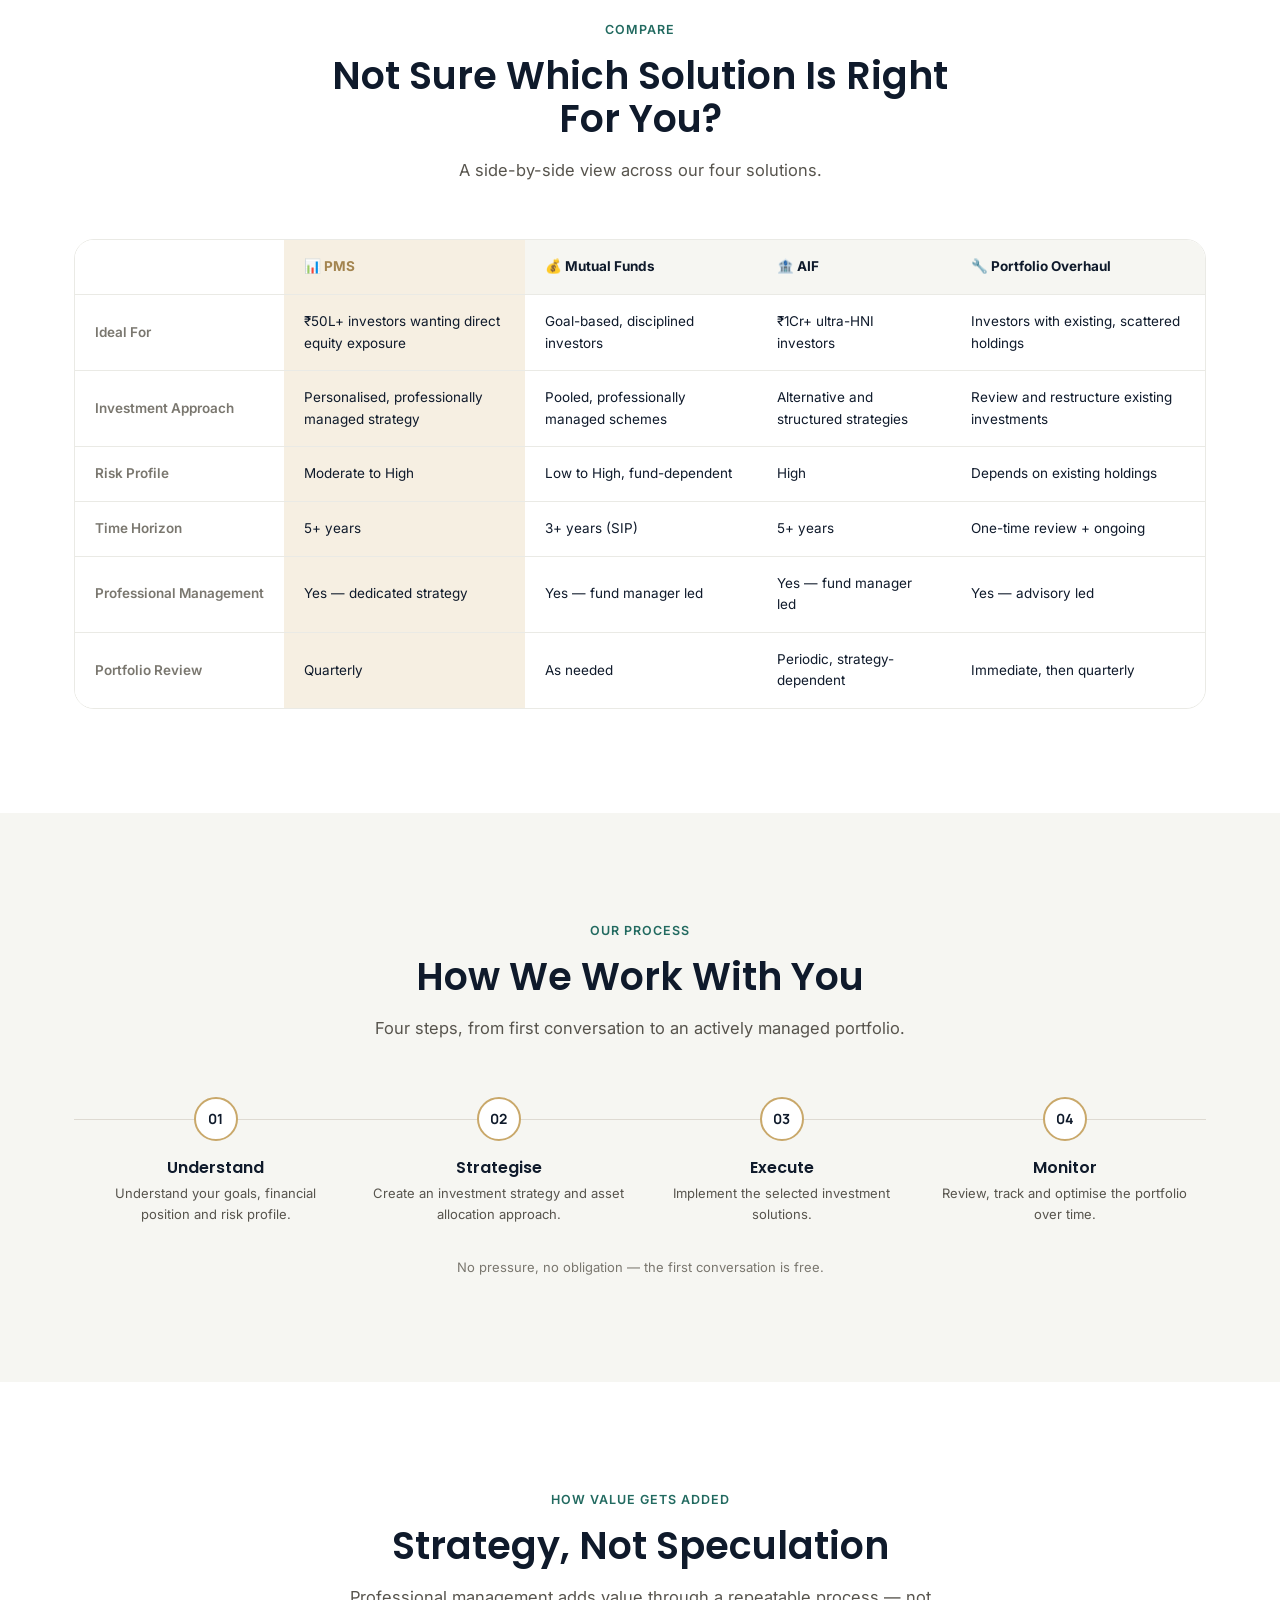
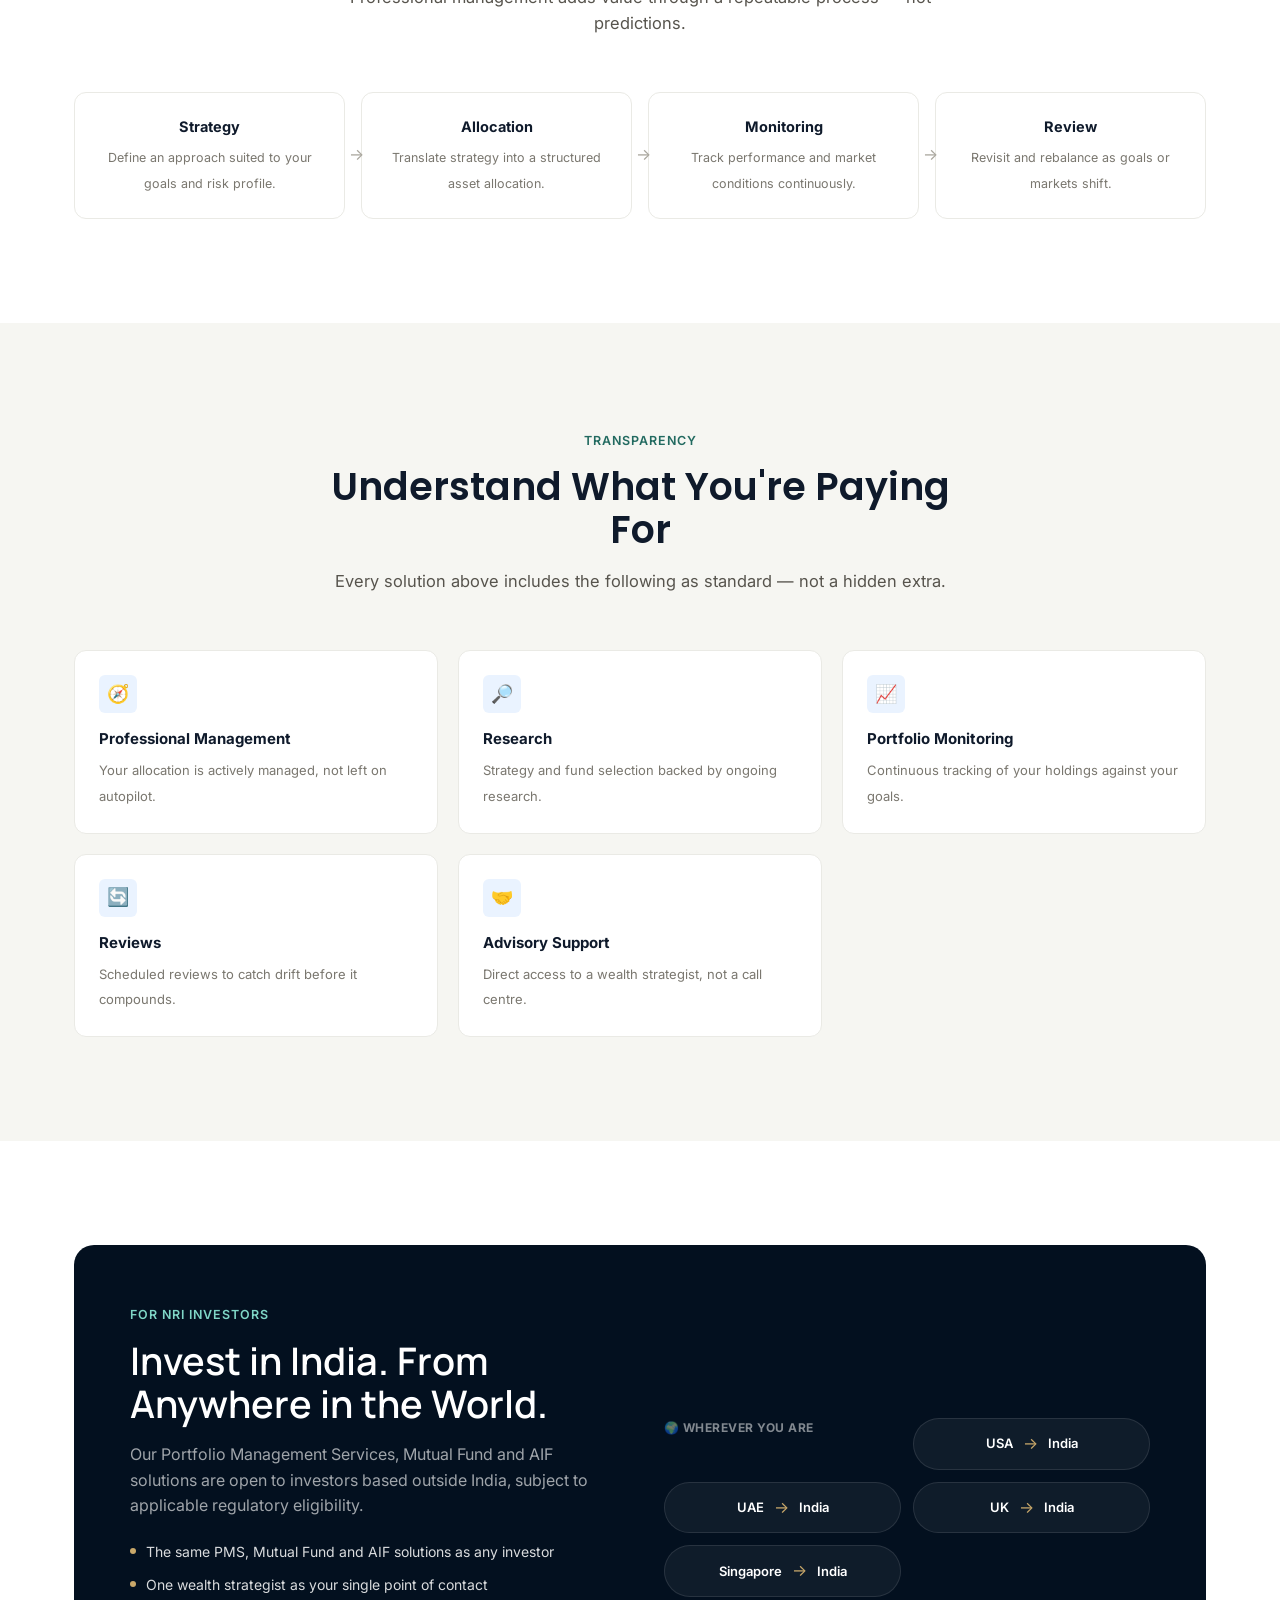
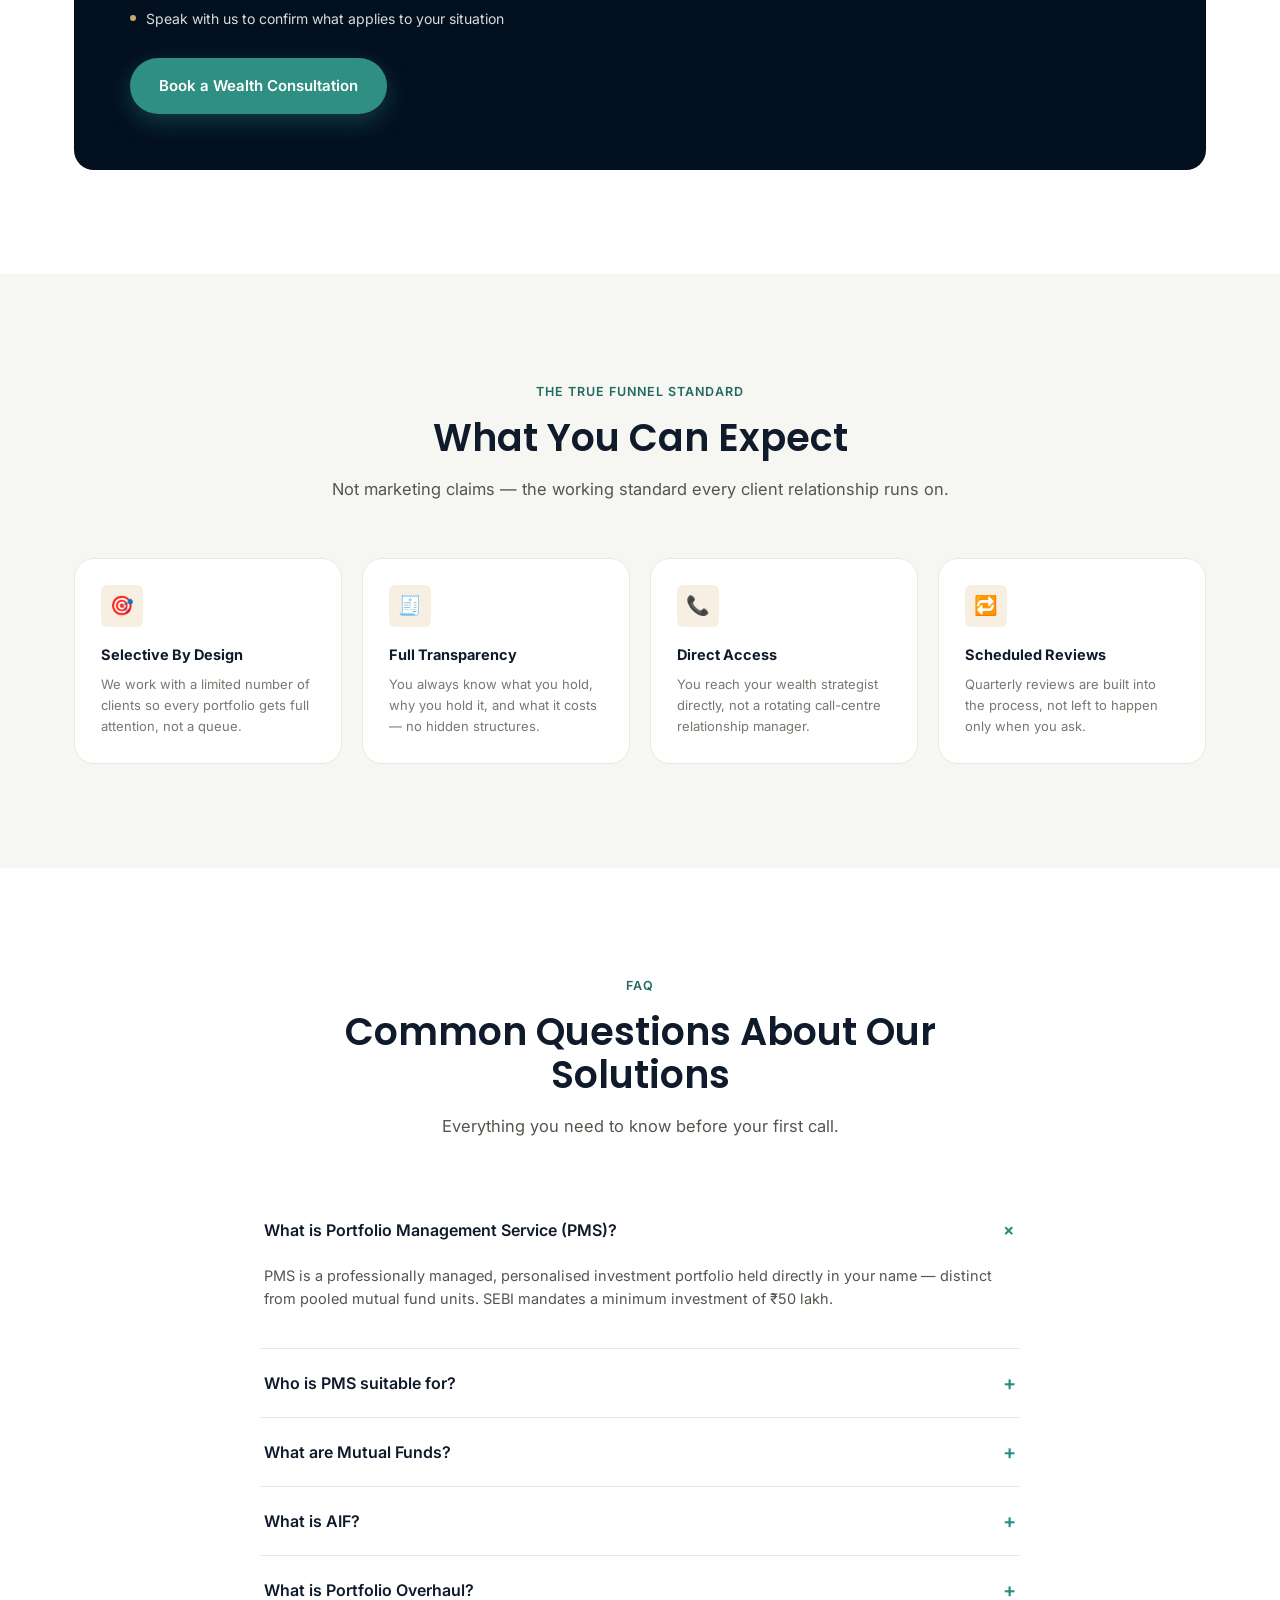
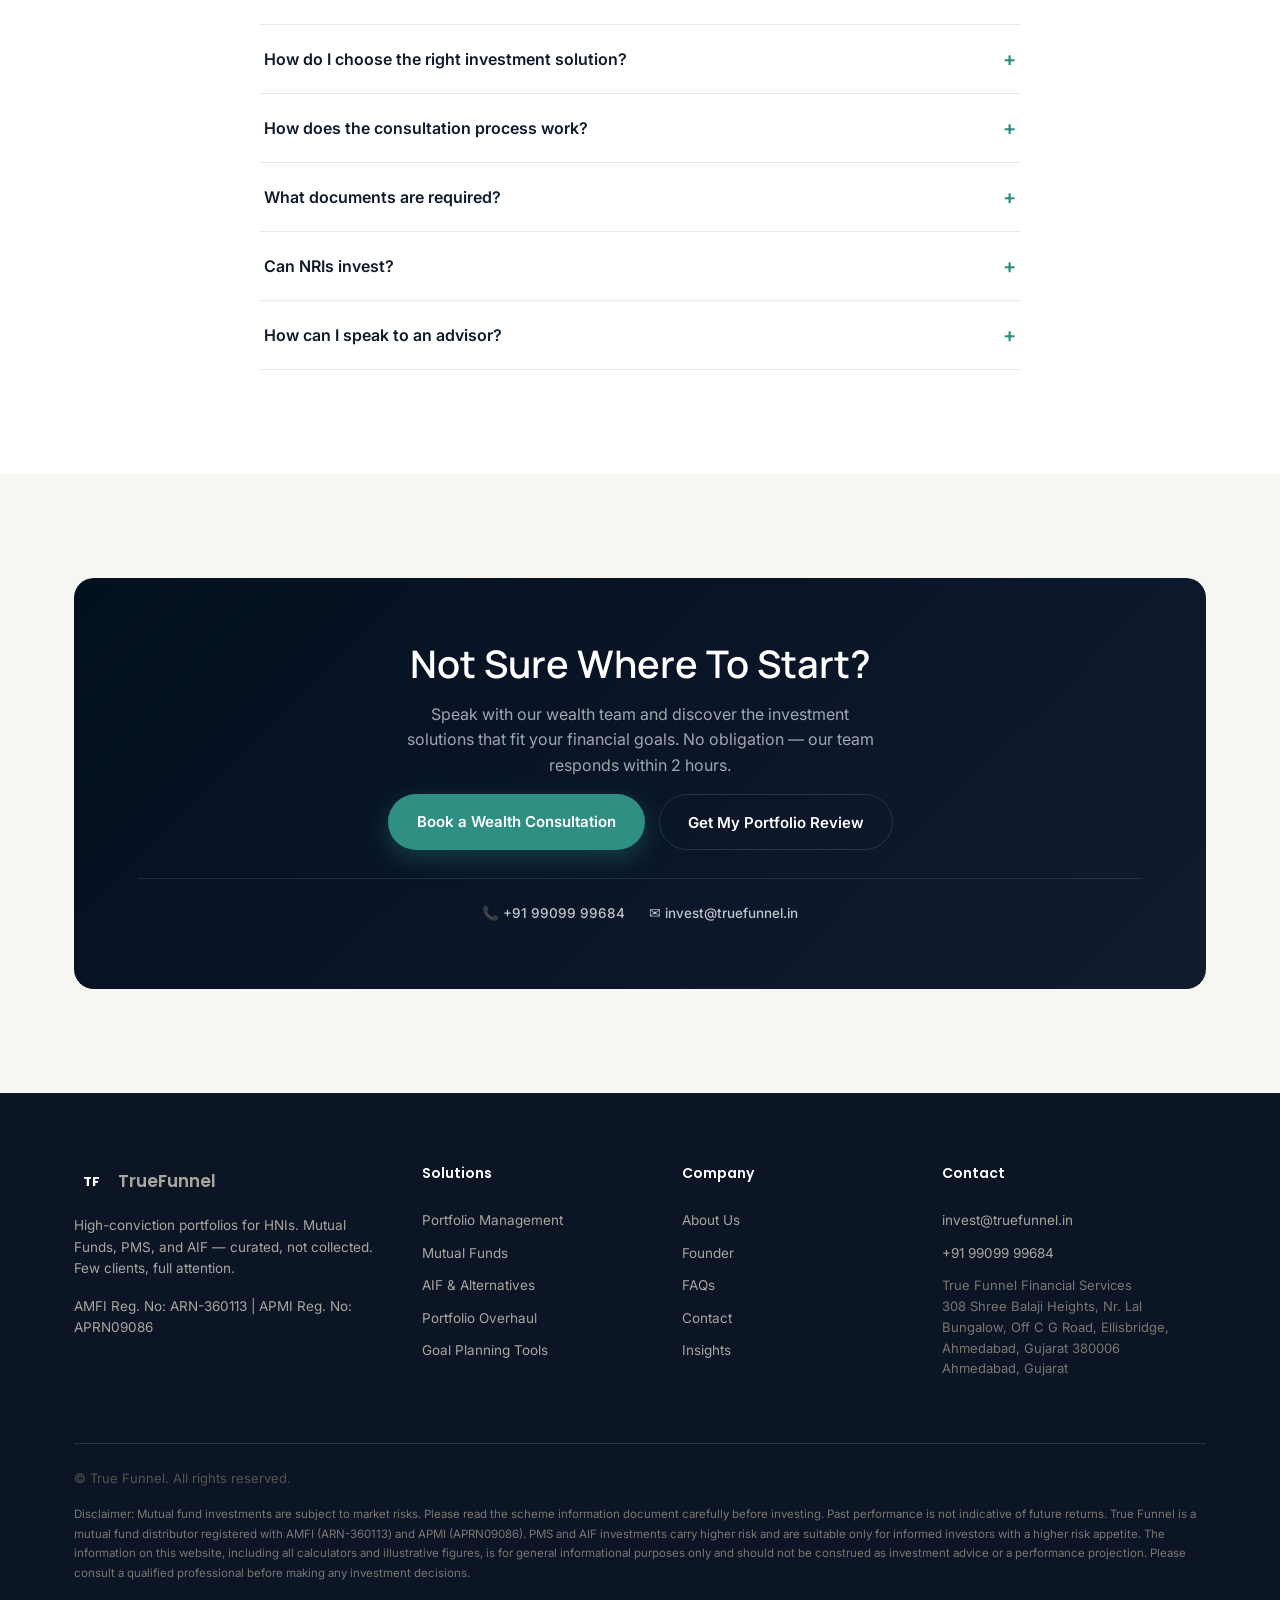
==== commit 9b027a44: "Final compliance polish: precise regulatory wording, safer NRI copy Verified "15+ PMS Strategies Com" ====
--- a/products.html
+++ b/products.html
@@ -15,7 +15,7 @@
 
 <!-- ANNOUNCEMENT BAR -->
 <div class="announce-bar">
-  <span>SEBI Registered</span><span class="dot">·</span><span>AMFI Certified (ARN-360113)</span><span class="dot">|</span><span>APMI Certified (APRN09086)</span><span class="dot">·</span><span>Limited Clientele</span>
+  <span>AMFI Reg. No. ARN-360113</span><span class="dot">|</span><span>APMI Reg. No. APRN09086</span><span class="dot">·</span><span>Limited Clientele</span>
 </div>
 
 <!-- NAV -->
@@ -189,13 +189,13 @@
         <div>
           <span class="eyebrow eyebrow-light">For NRI Investors</span>
           <h2>Invest in India. From Anywhere in the World.</h2>
-          <p>We work with NRI clients across time zones — remote consultations, and access to our PMS, Mutual Fund and AIF solutions from wherever you are.</p>
+          <p>Our Portfolio Management Services, Mutual Fund and AIF solutions are open to investors based outside India, subject to applicable regulatory eligibility.</p>
           <ul class="nri-points">
-            <li>Remote consultations scheduled around your time zone</li>
-            <li>Access to the same PMS, Mutual Fund and AIF solutions</li>
-            <li>Ongoing portfolio monitoring while you're abroad</li>
+            <li>The same PMS, Mutual Fund and AIF solutions as any investor</li>
+            <li>One wealth strategist as your single point of contact</li>
+            <li>Speak with us to confirm what applies to your situation</li>
           </ul>
-          <a href="index.html#contact" class="btn btn-primary">Explore NRI Solutions</a>
+          <a href="index.html#contact" class="btn btn-primary">Book a Wealth Consultation</a>
         </div>
         <div class="nri-routes">
           <div class="nri-routes-label">🌍 Wherever You Are</div>
@@ -305,7 +305,7 @@
     <div class="modal-icon">🎯</div>
     <h3>Free 15-Min<br>Portfolio Review</h3>
     <p>Our wealth strategist will review your current investments and identify opportunities to improve portfolio structure, diversification and alignment with your goals.</p>
-    <a href="index.html#contact" class="btn btn-primary btn-block" id="exitModalCta">Get My Portfolio Review →</a>
+    <a href="index.html#contact" class="btn btn-primary btn-block" id="exitModalCta">Get My Portfolio Review</a>
     <p class="muted-sm center">🔒 100% confidential · No spam</p>
   </div>
 </div>
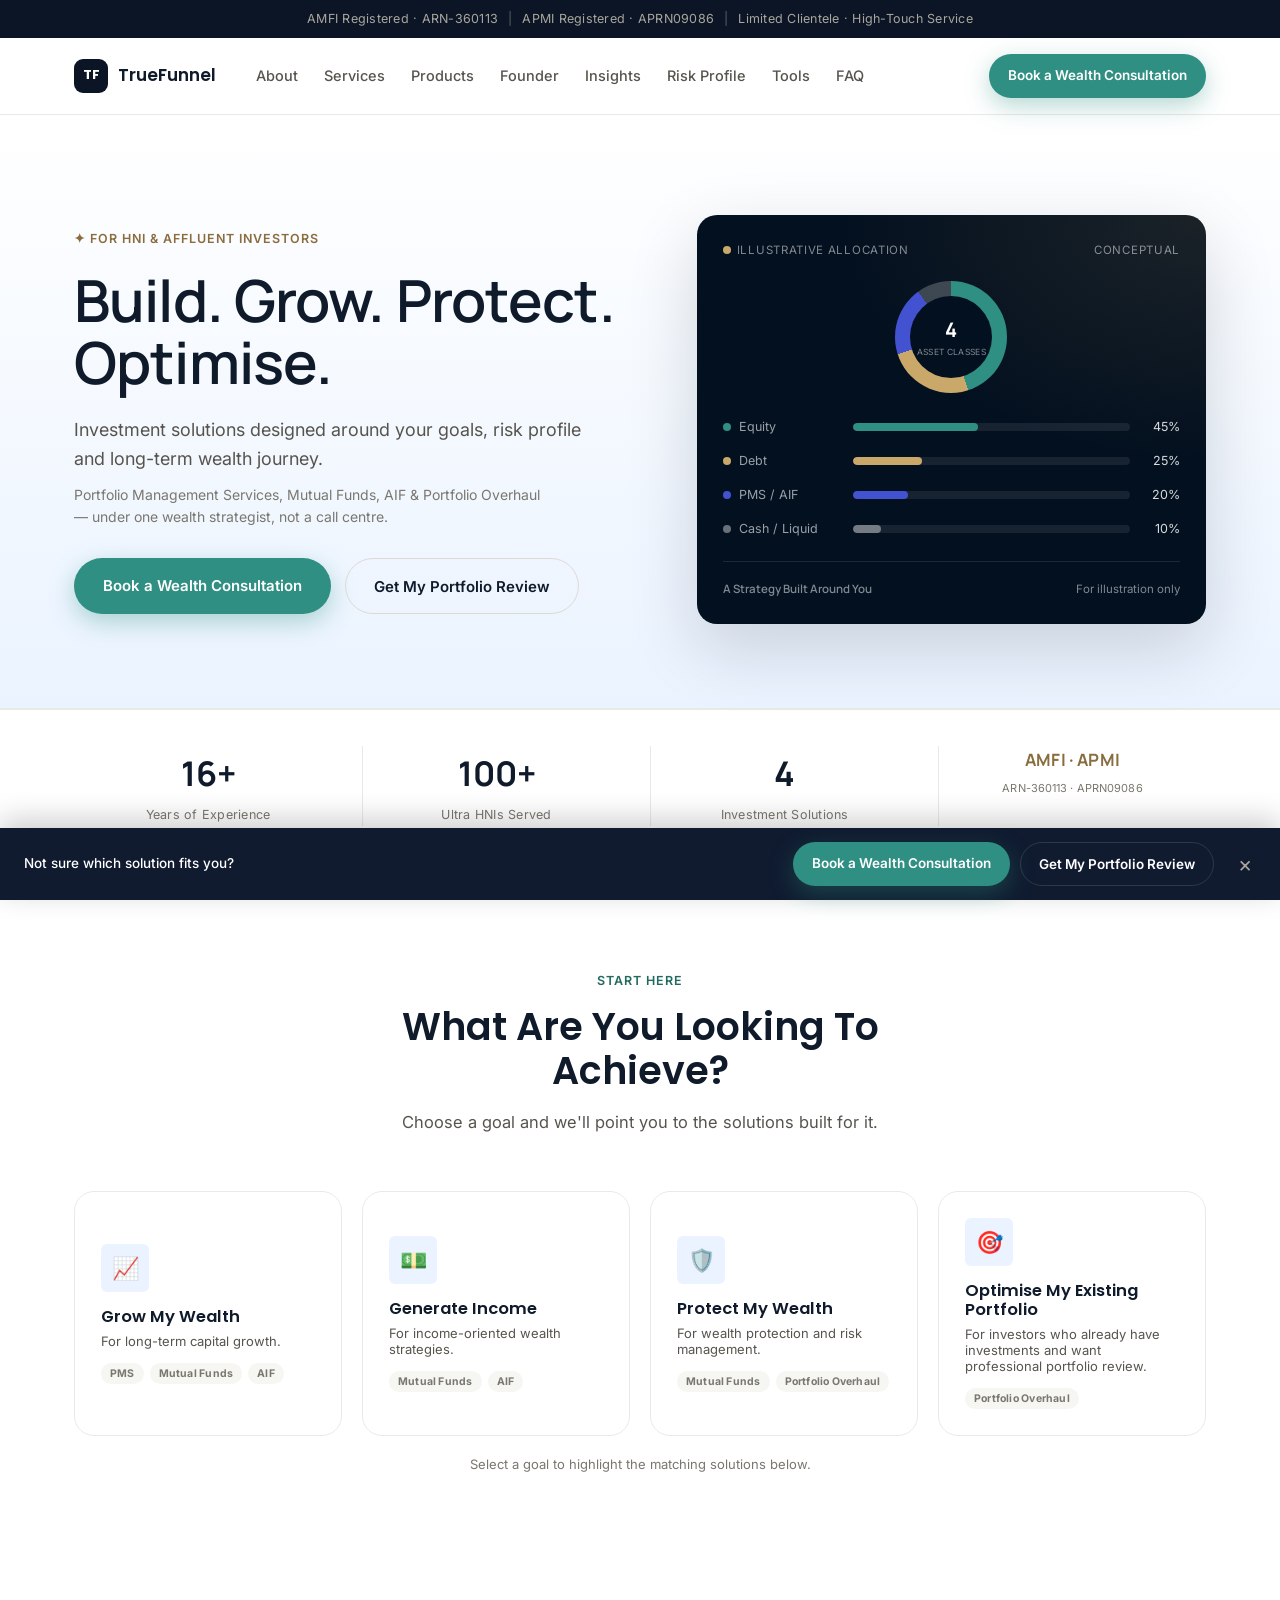
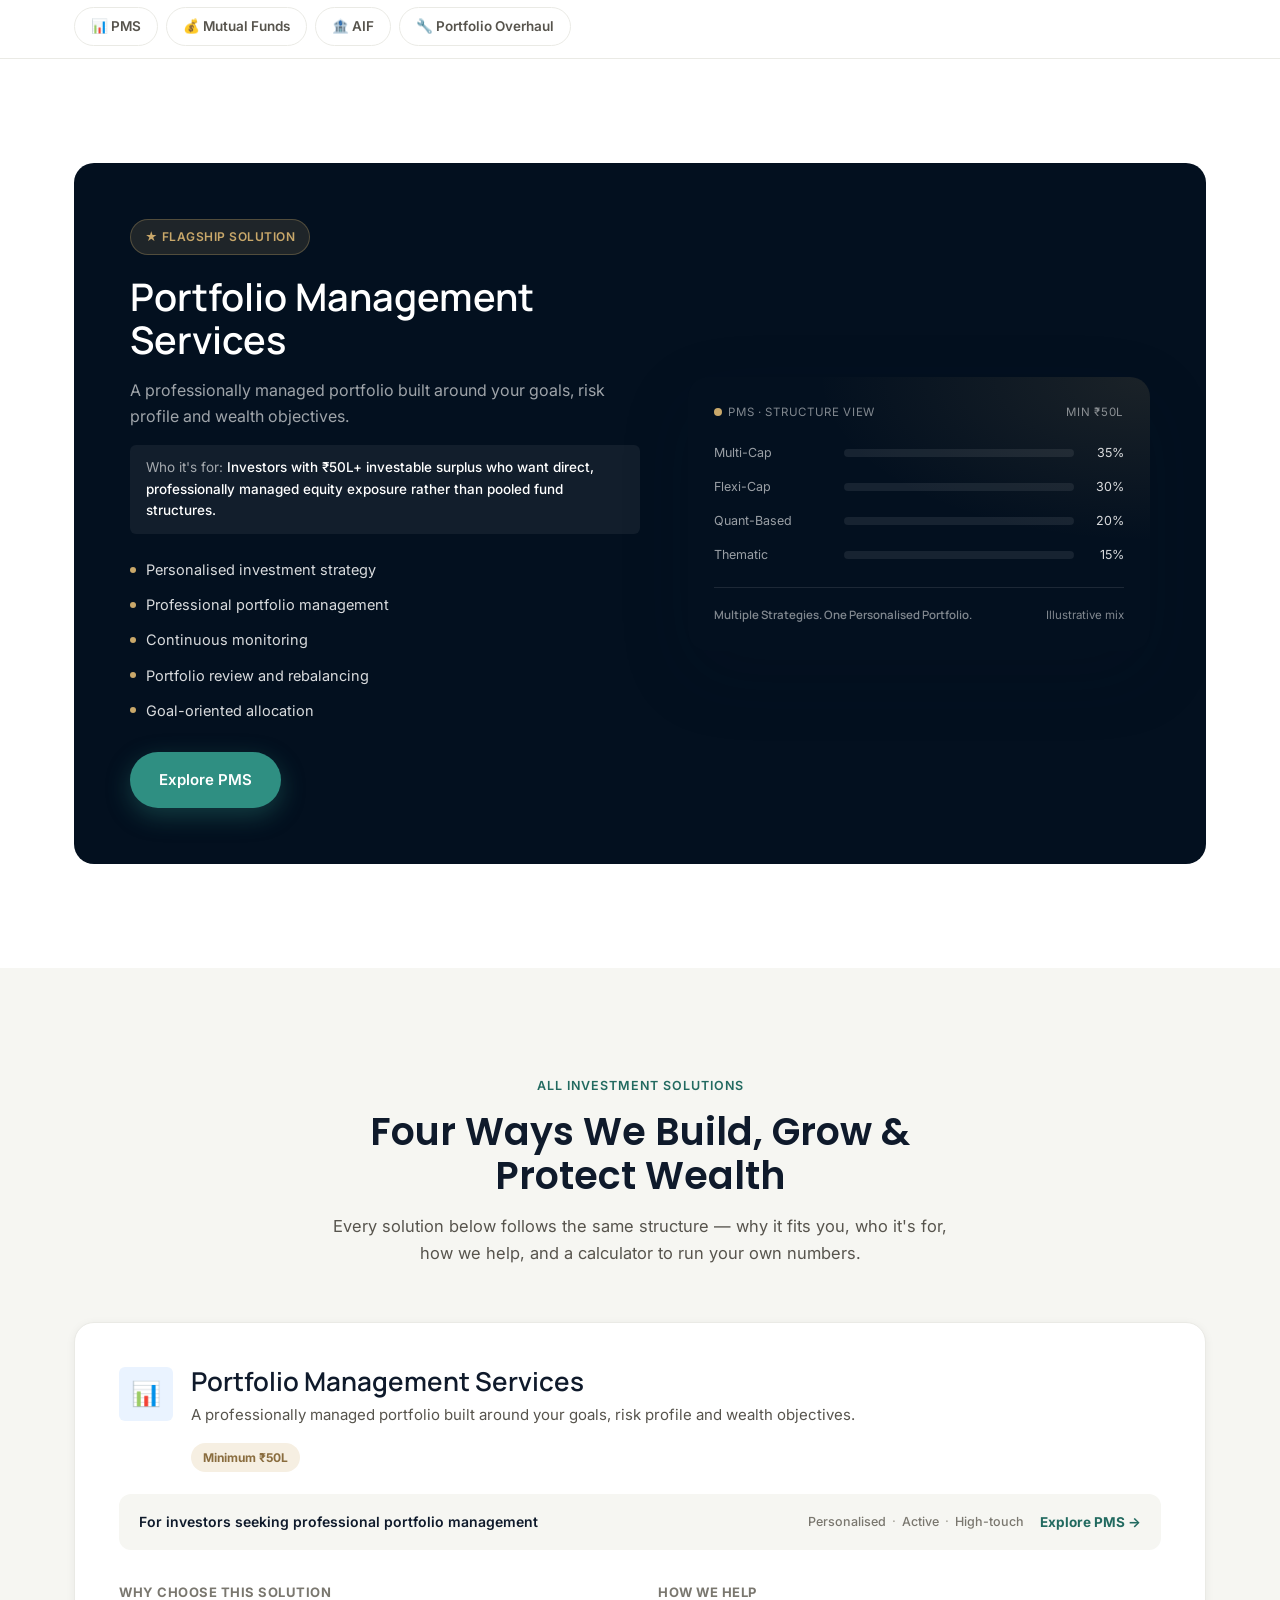
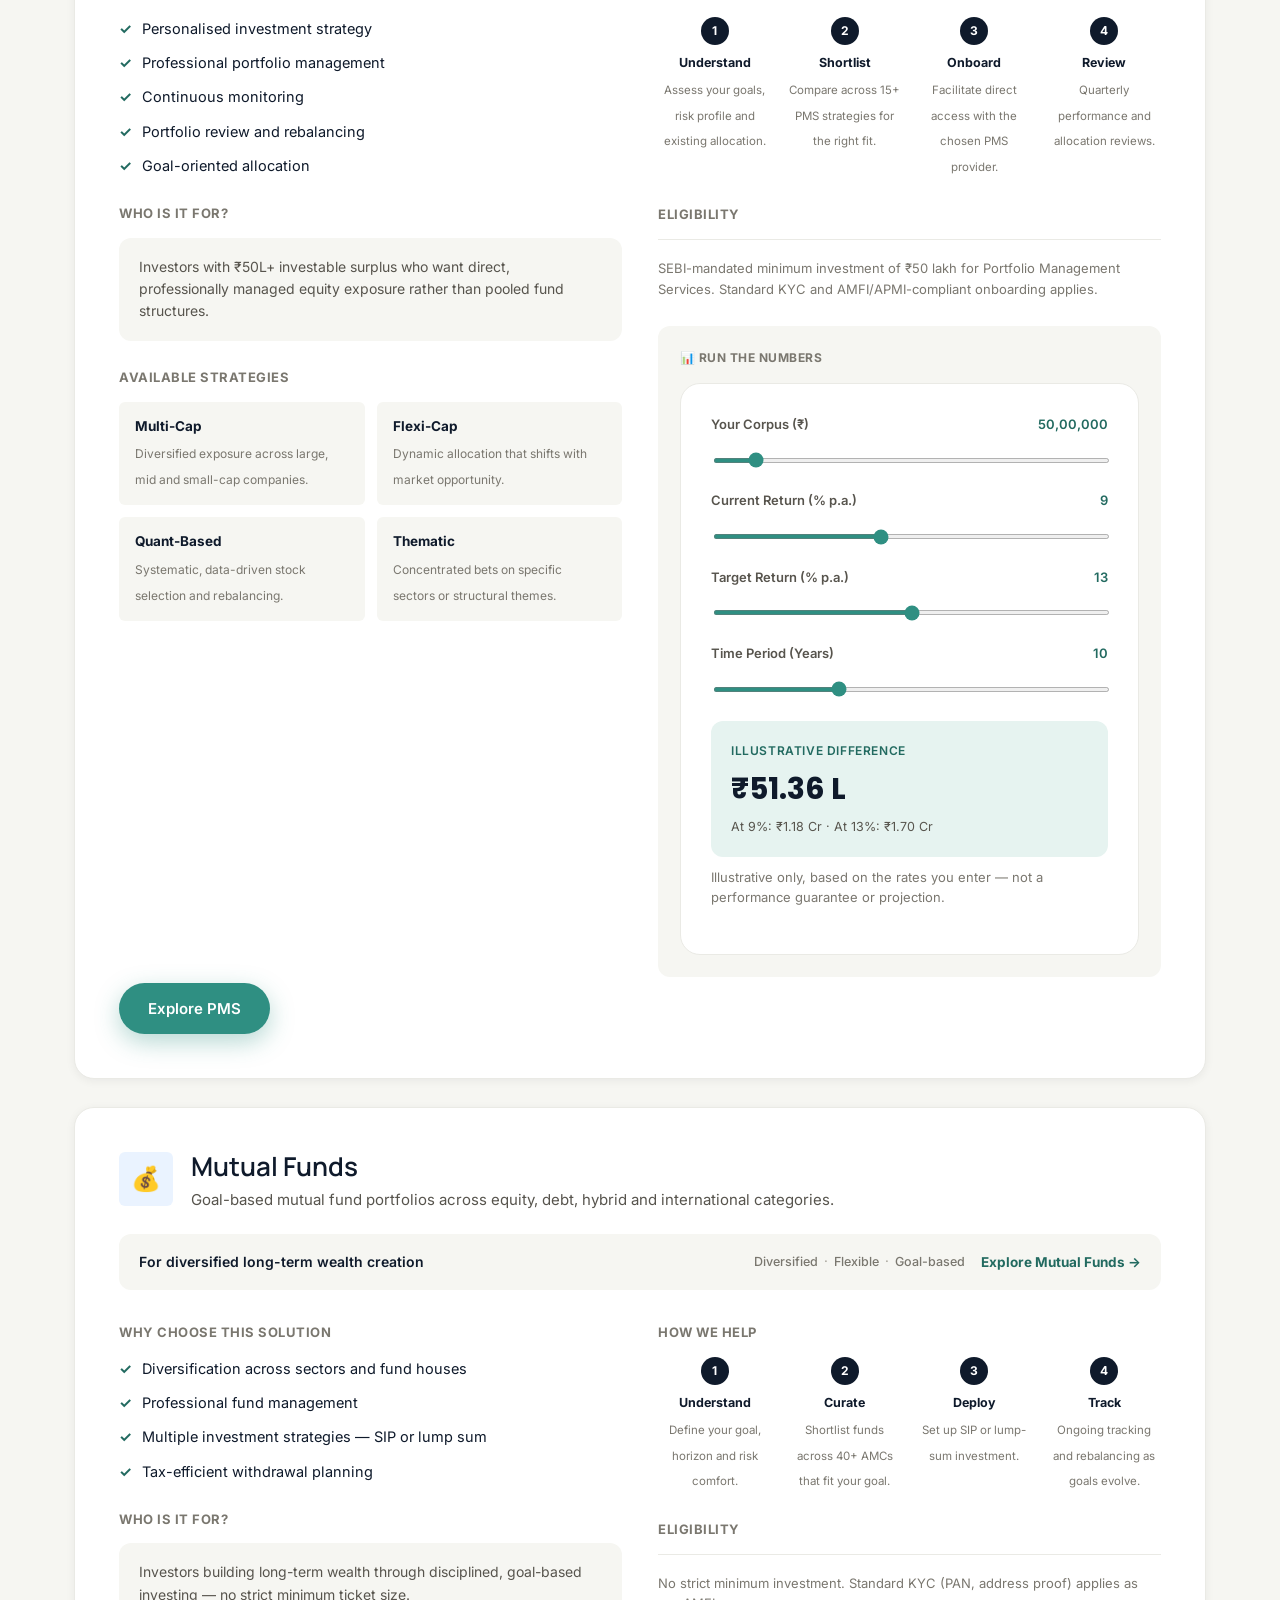
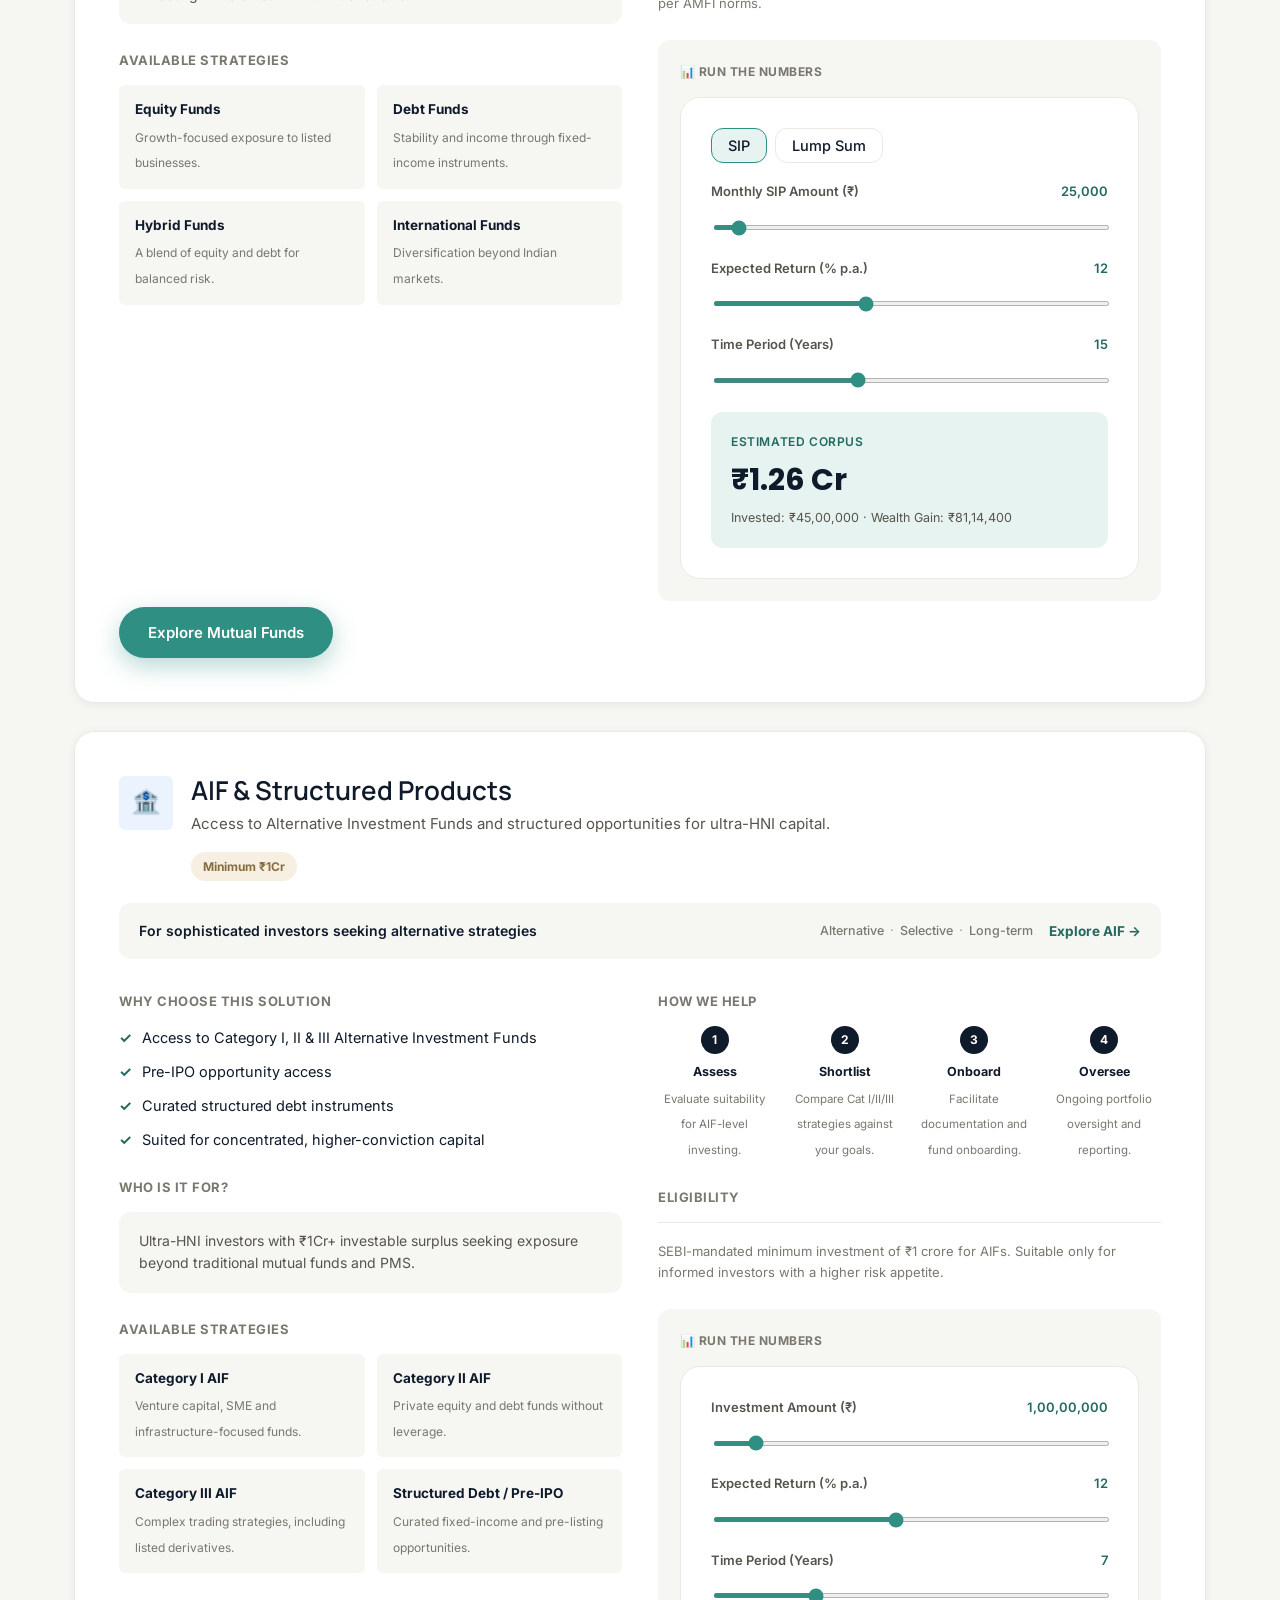
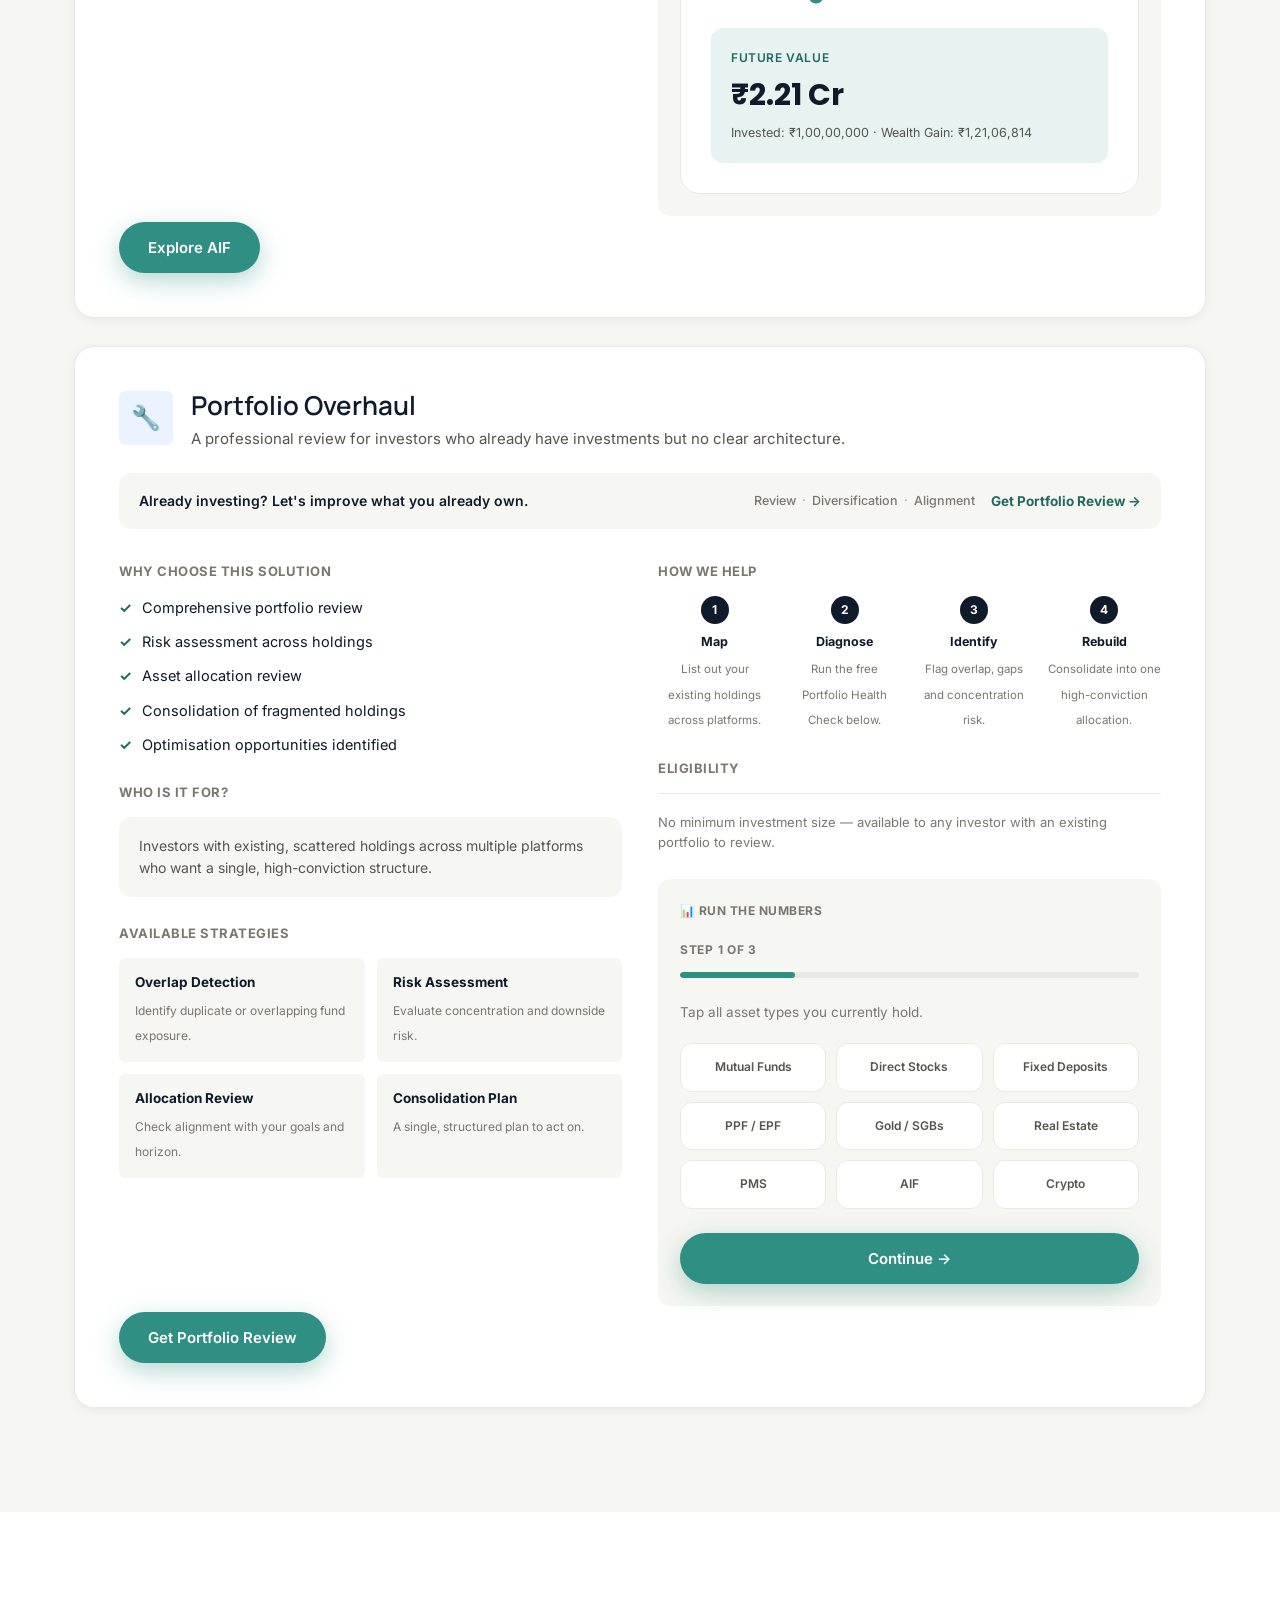
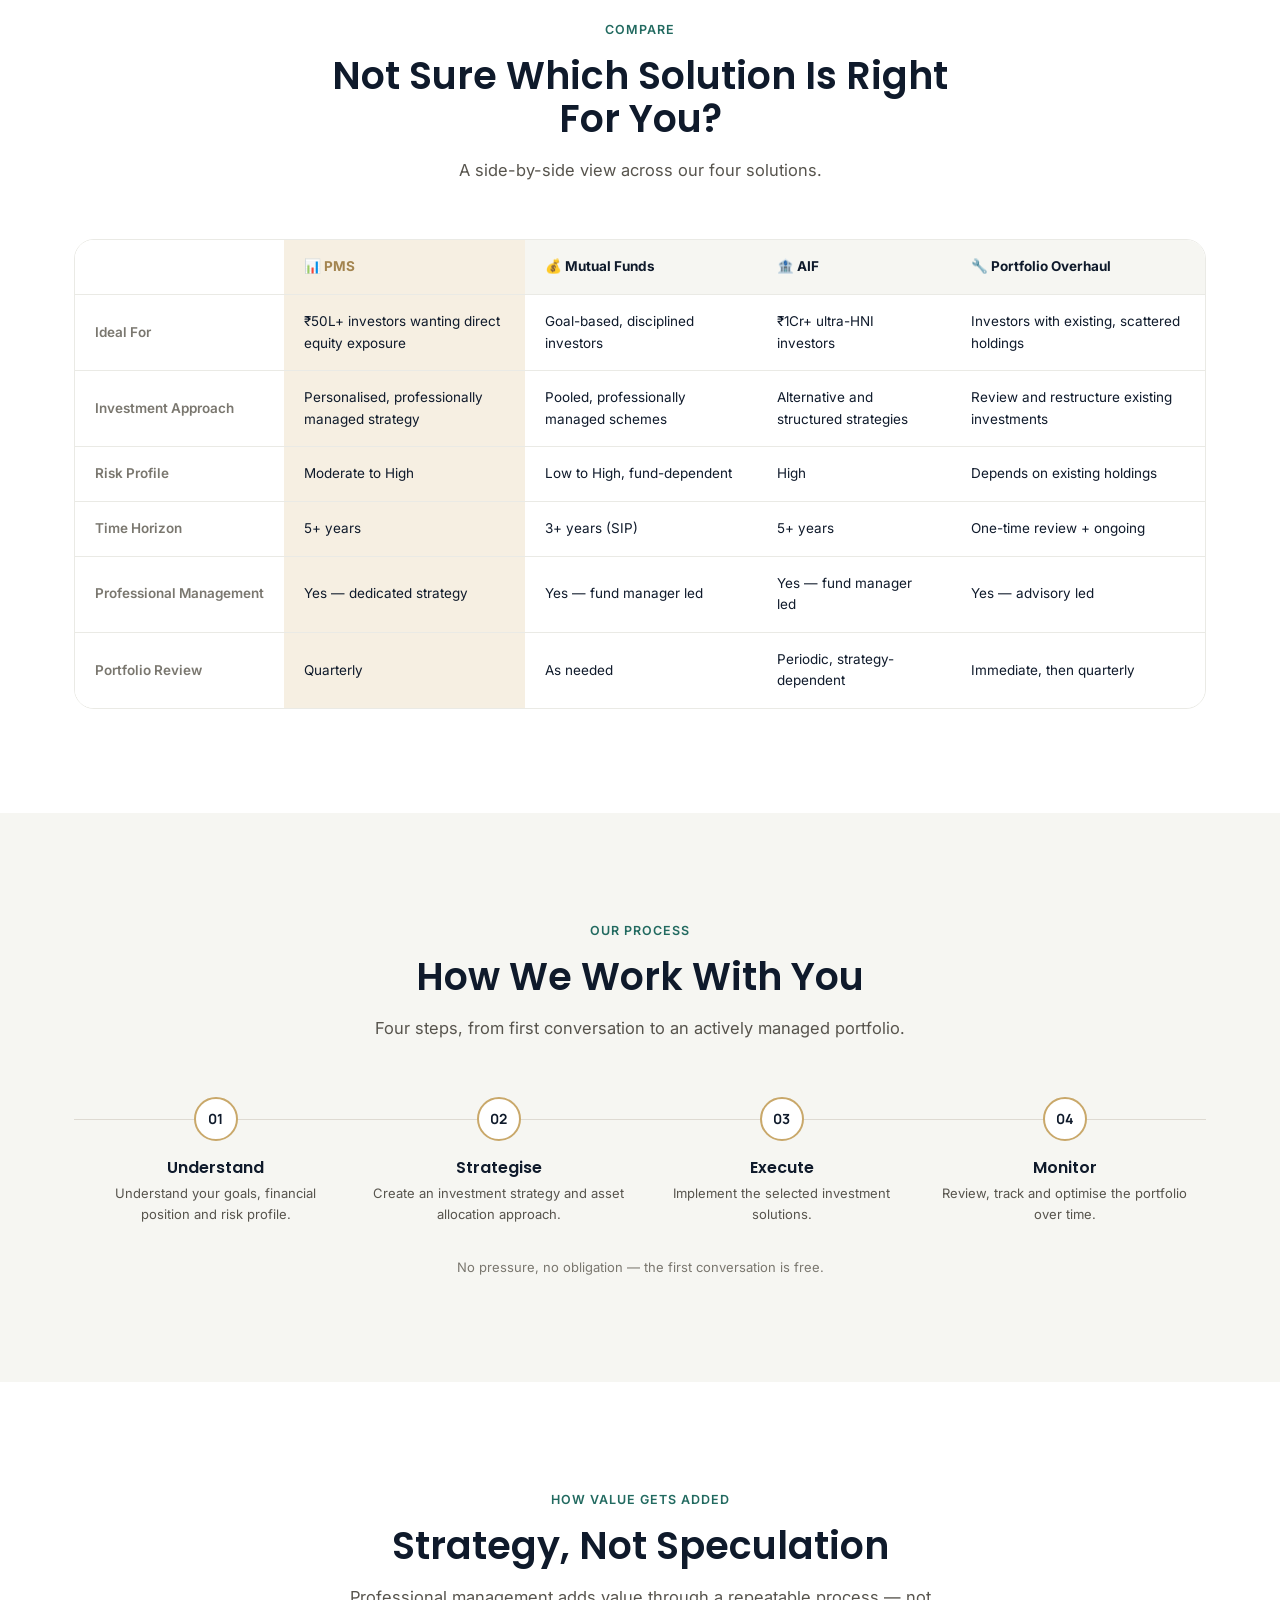
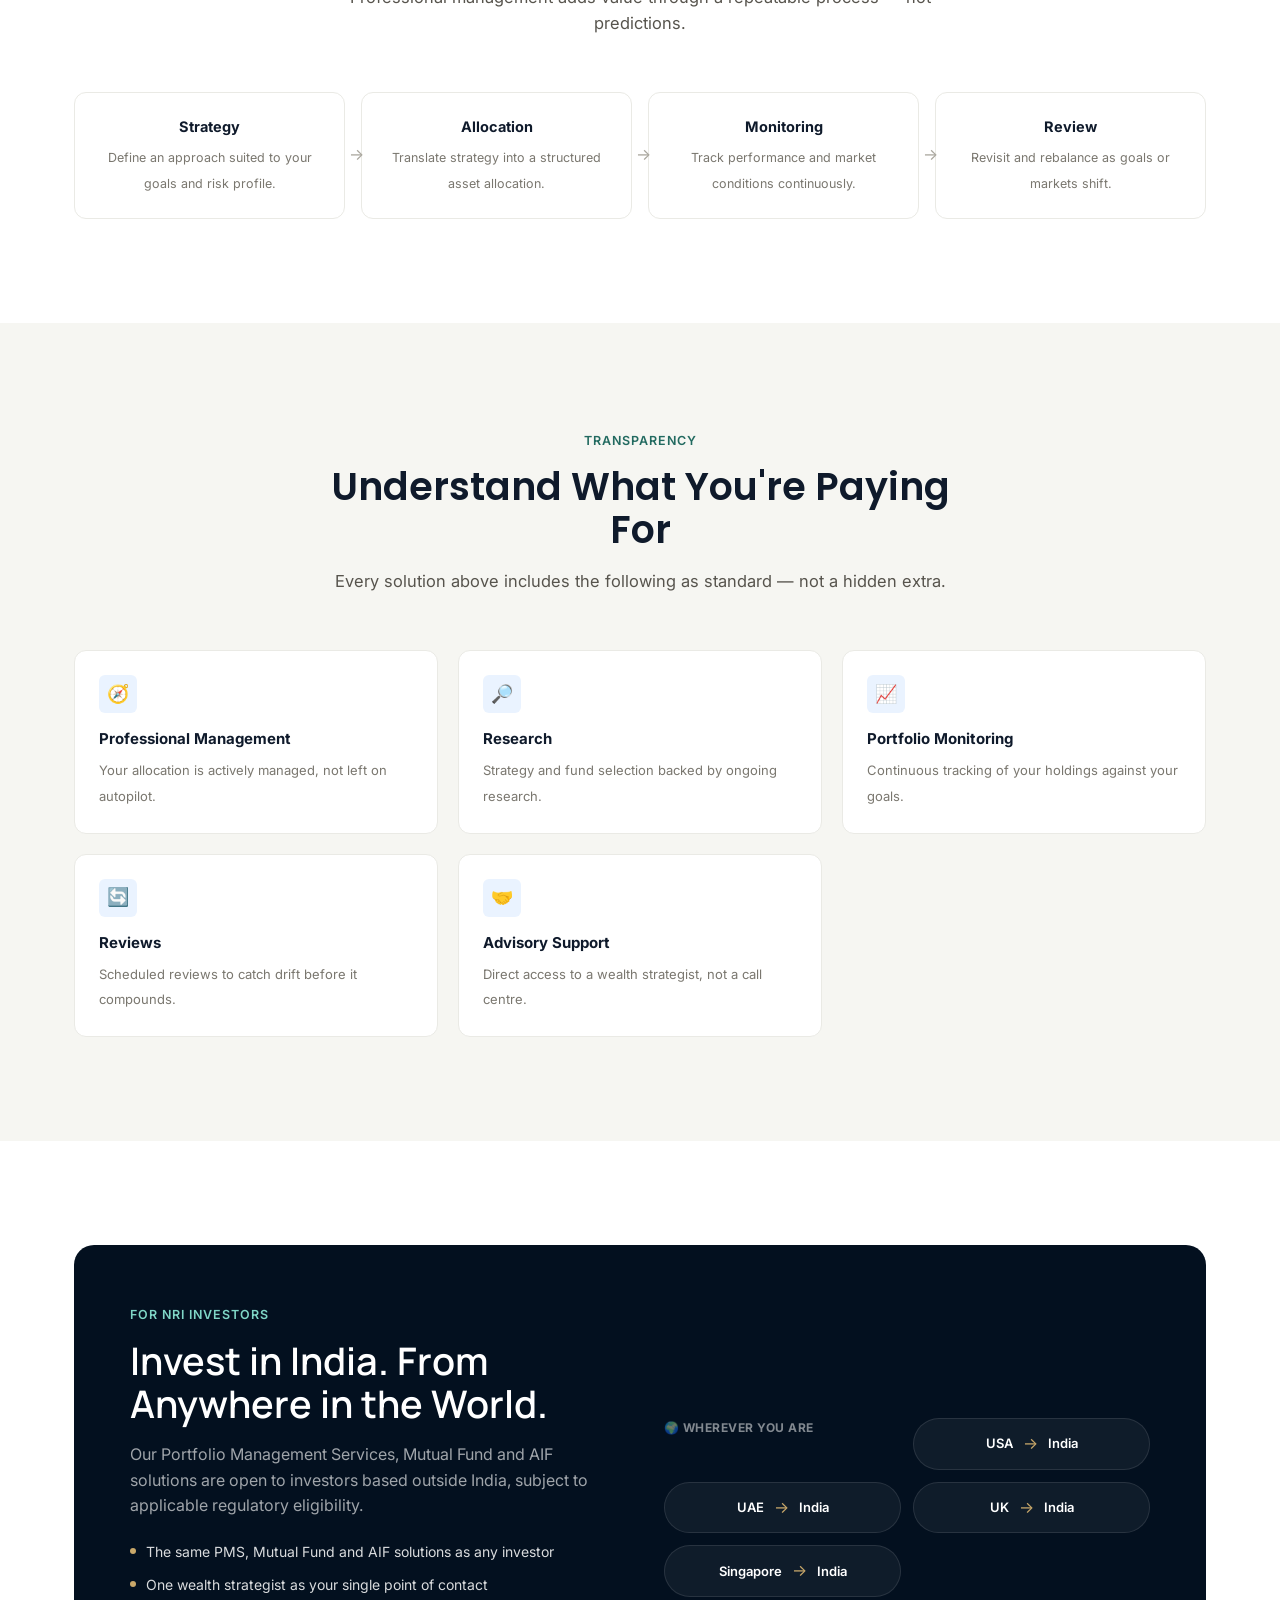
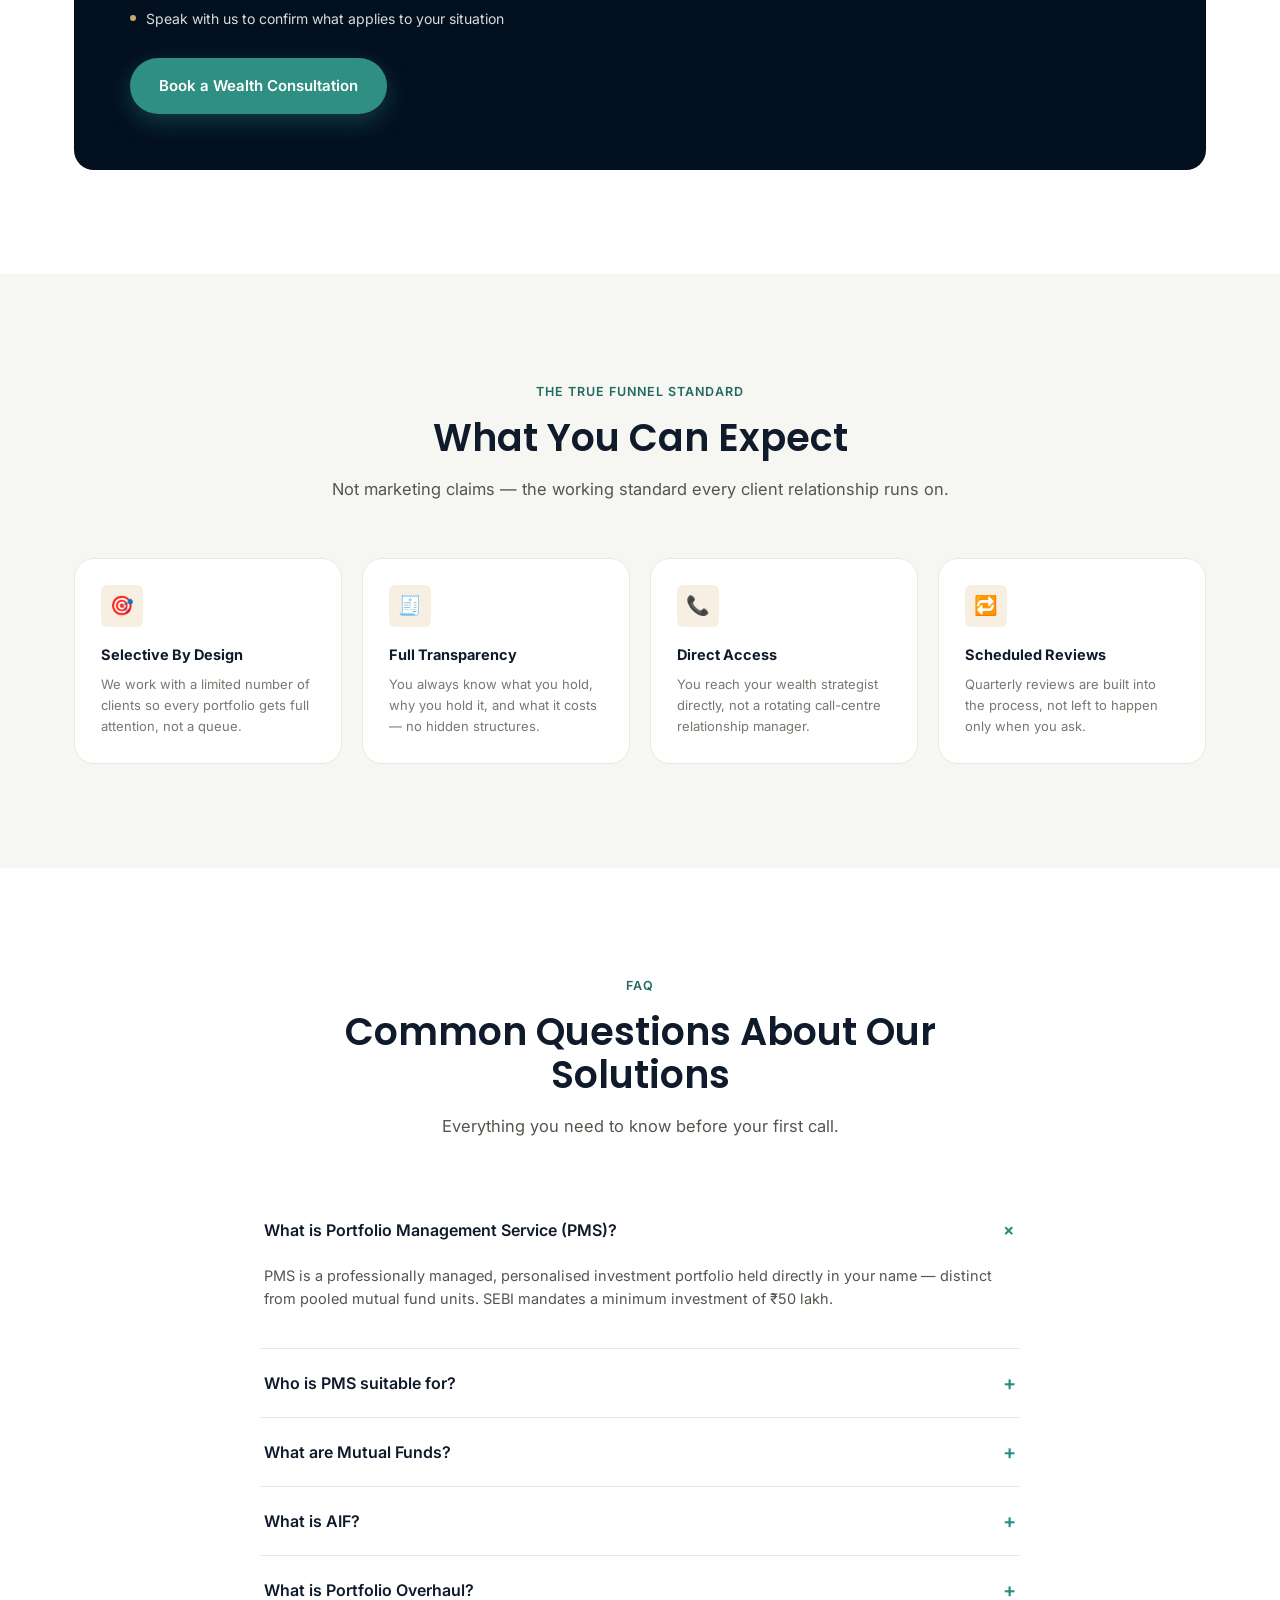
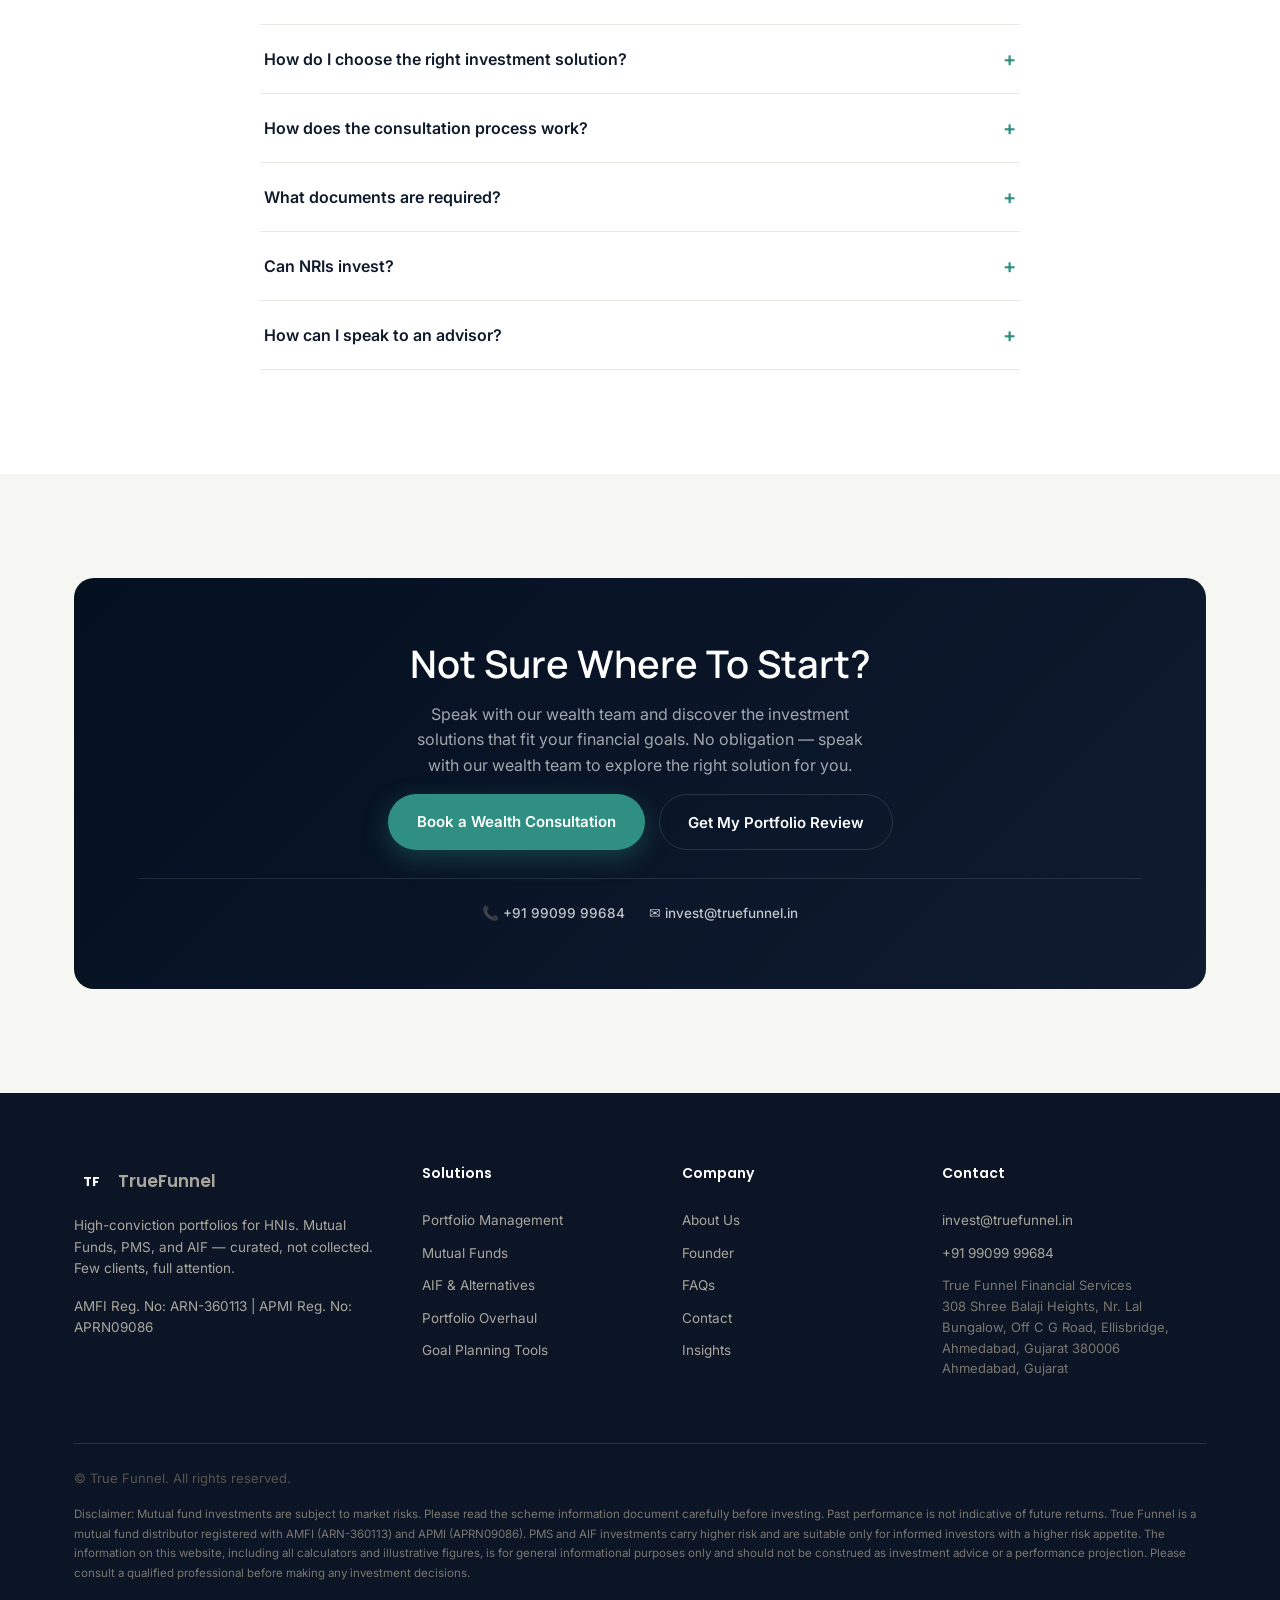
==== commit d29061b6: "Micro-polish: exact regulatory wording format and final-CTA copy Update top credibility strip to "AM" ====
--- a/products.html
+++ b/products.html
@@ -15,7 +15,7 @@
 
 <!-- ANNOUNCEMENT BAR -->
 <div class="announce-bar">
-  <span>AMFI Reg. No. ARN-360113</span><span class="dot">|</span><span>APMI Reg. No. APRN09086</span><span class="dot">·</span><span>Limited Clientele</span>
+  <span>AMFI Registered · ARN-360113</span><span class="dot">|</span><span>APMI Registered · APRN09086</span><span class="dot">|</span><span>Limited Clientele · High-Touch Service</span>
 </div>
 
 <!-- NAV -->
@@ -238,7 +238,7 @@
   <div class="container">
     <div class="final-cta reveal">
       <h2>Not Sure Where To Start?</h2>
-      <p>Speak with our wealth team and discover the investment solutions that fit your financial goals. No obligation — our team responds within 2 hours.</p>
+      <p>Speak with our wealth team and discover the investment solutions that fit your financial goals. No obligation — speak with our wealth team to explore the right solution for you.</p>
       <div class="final-cta-row">
         <a href="index.html#contact" class="btn btn-primary">Book a Wealth Consultation</a>
         <button type="button" class="btn btn-ghost-light" data-open-review-modal>Get My Portfolio Review</button>
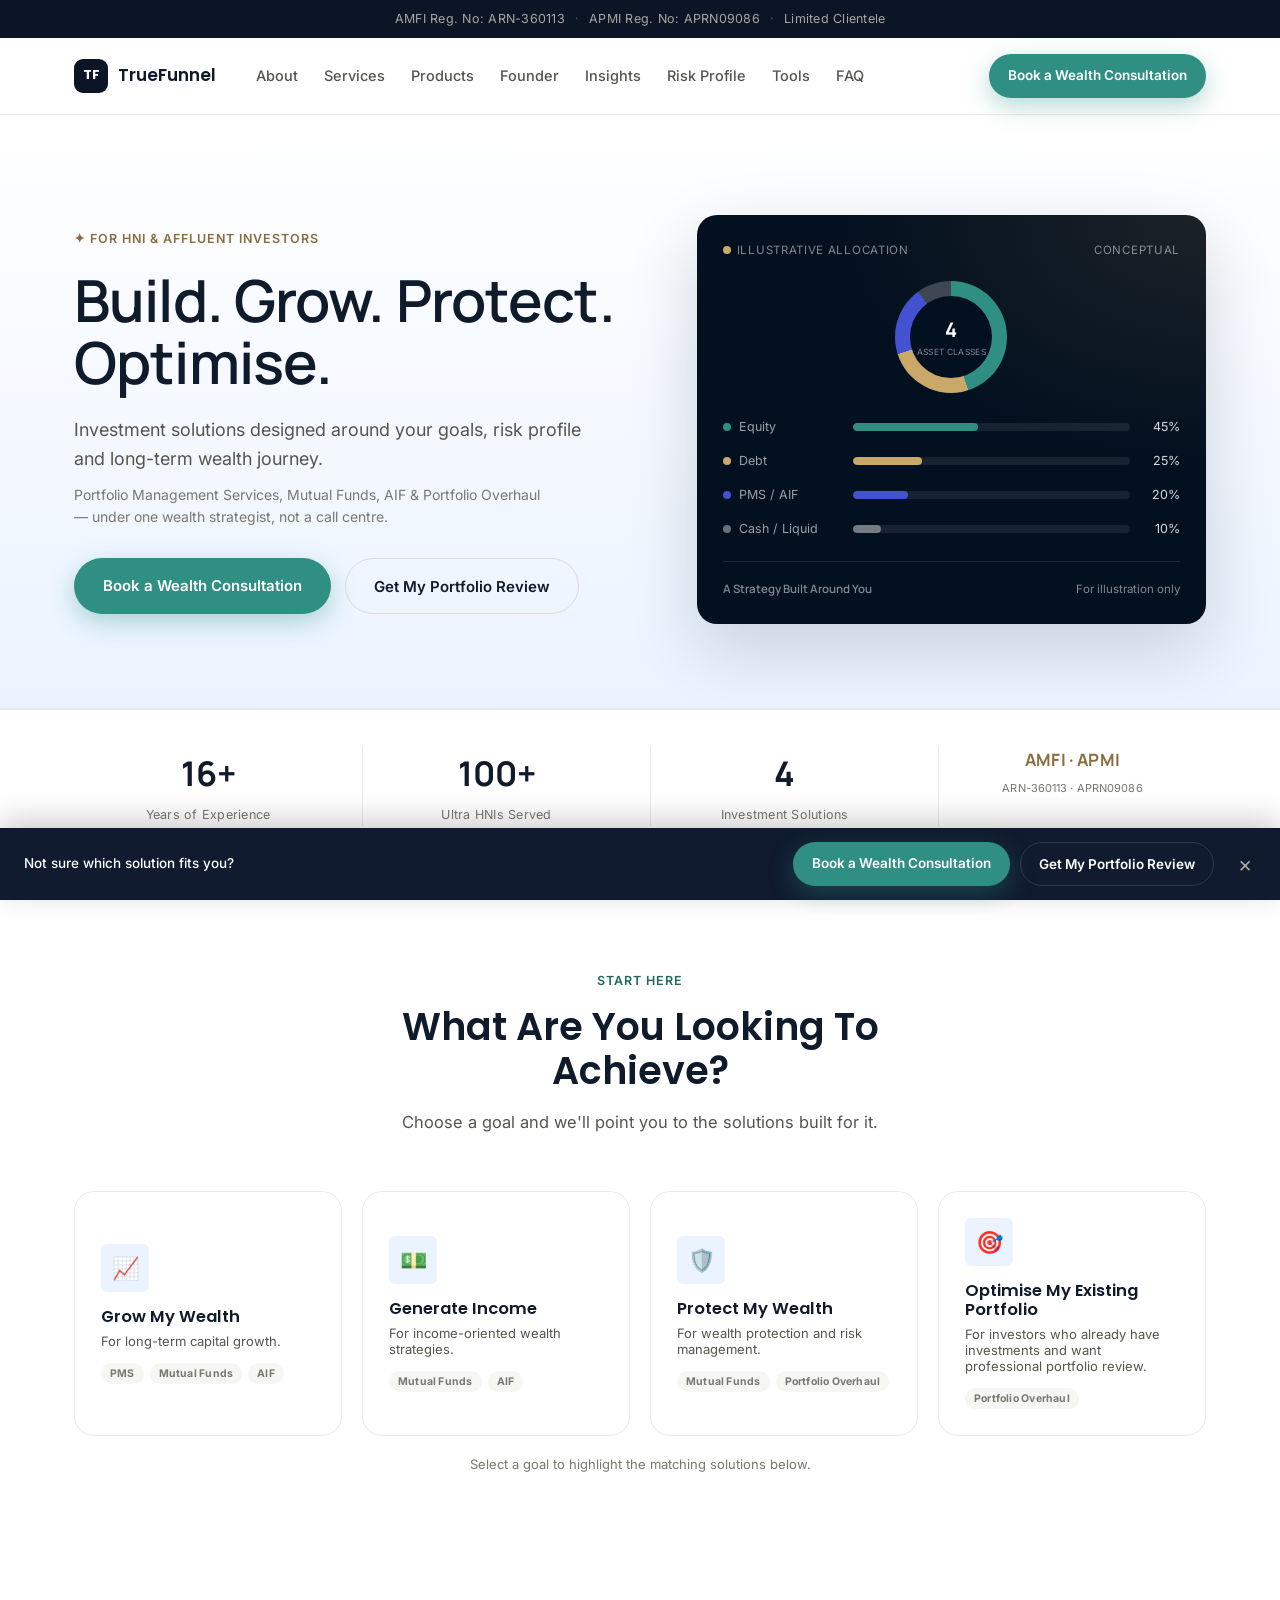
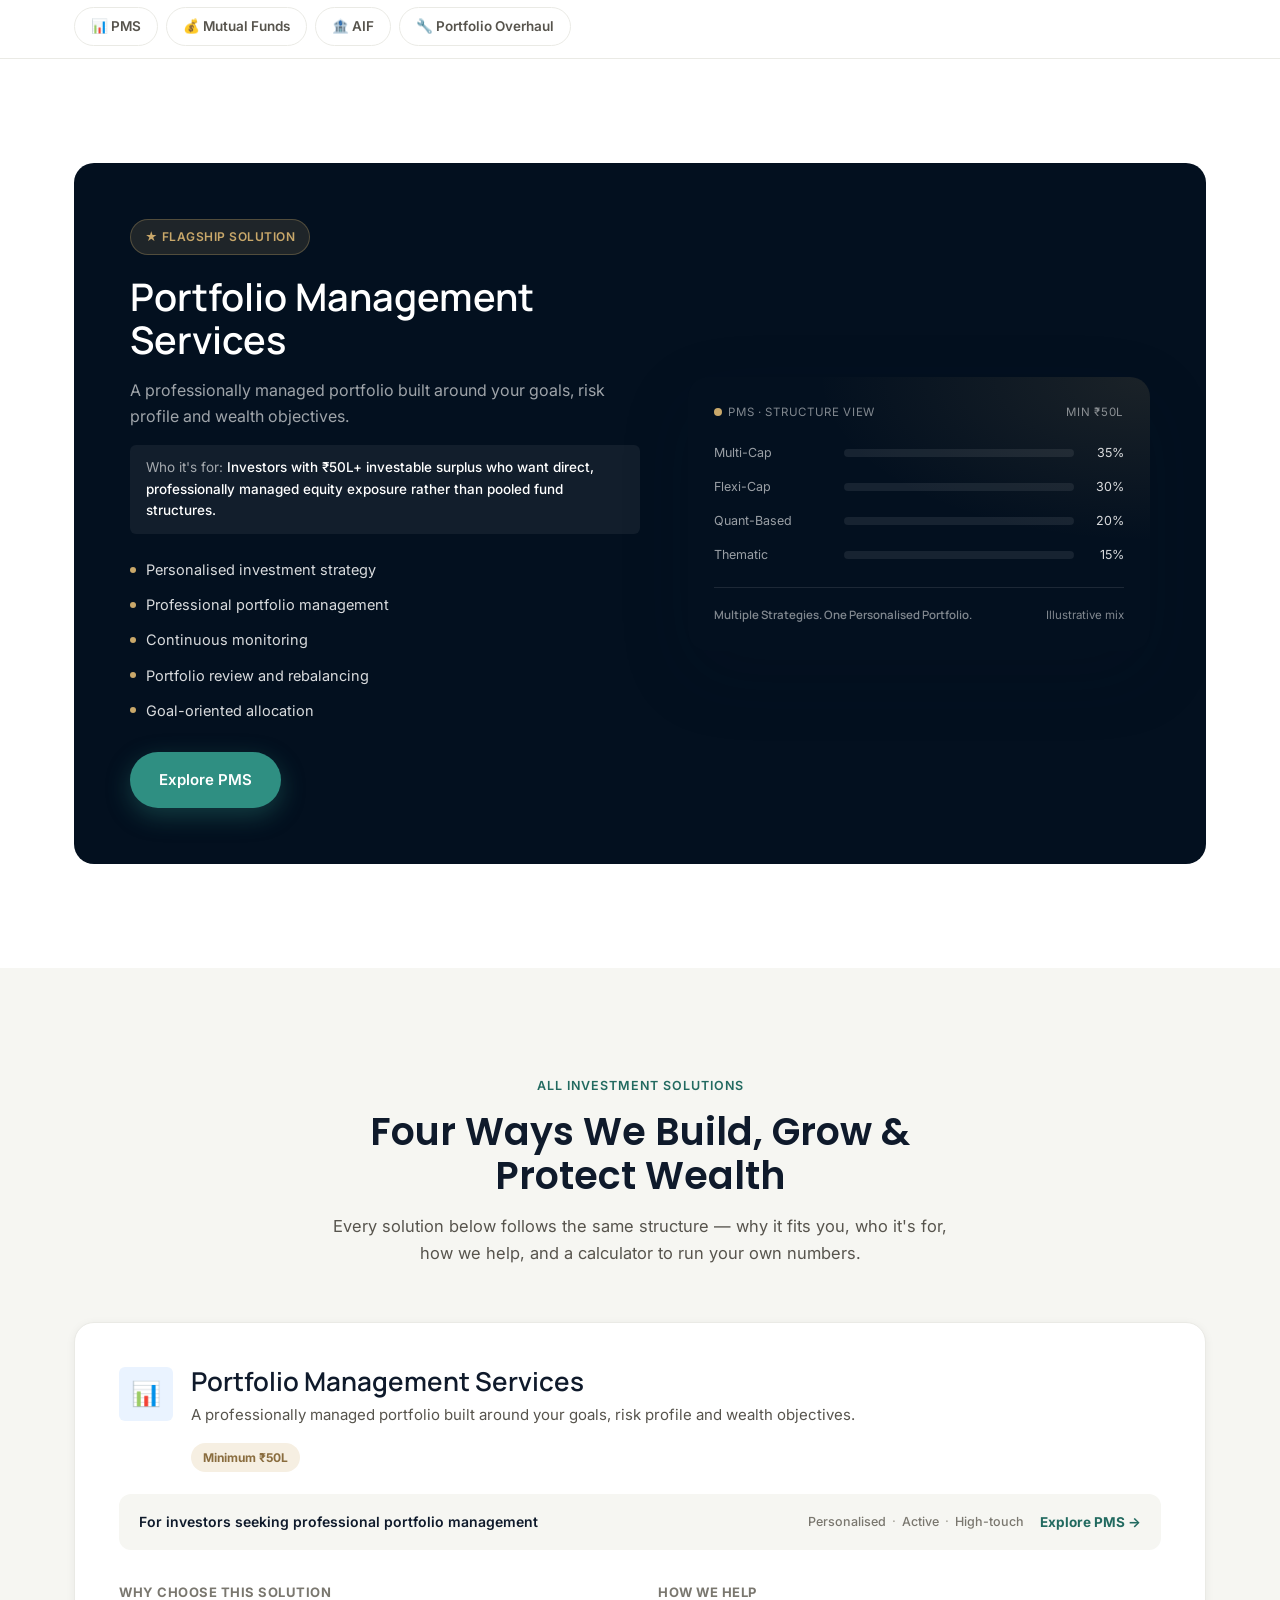
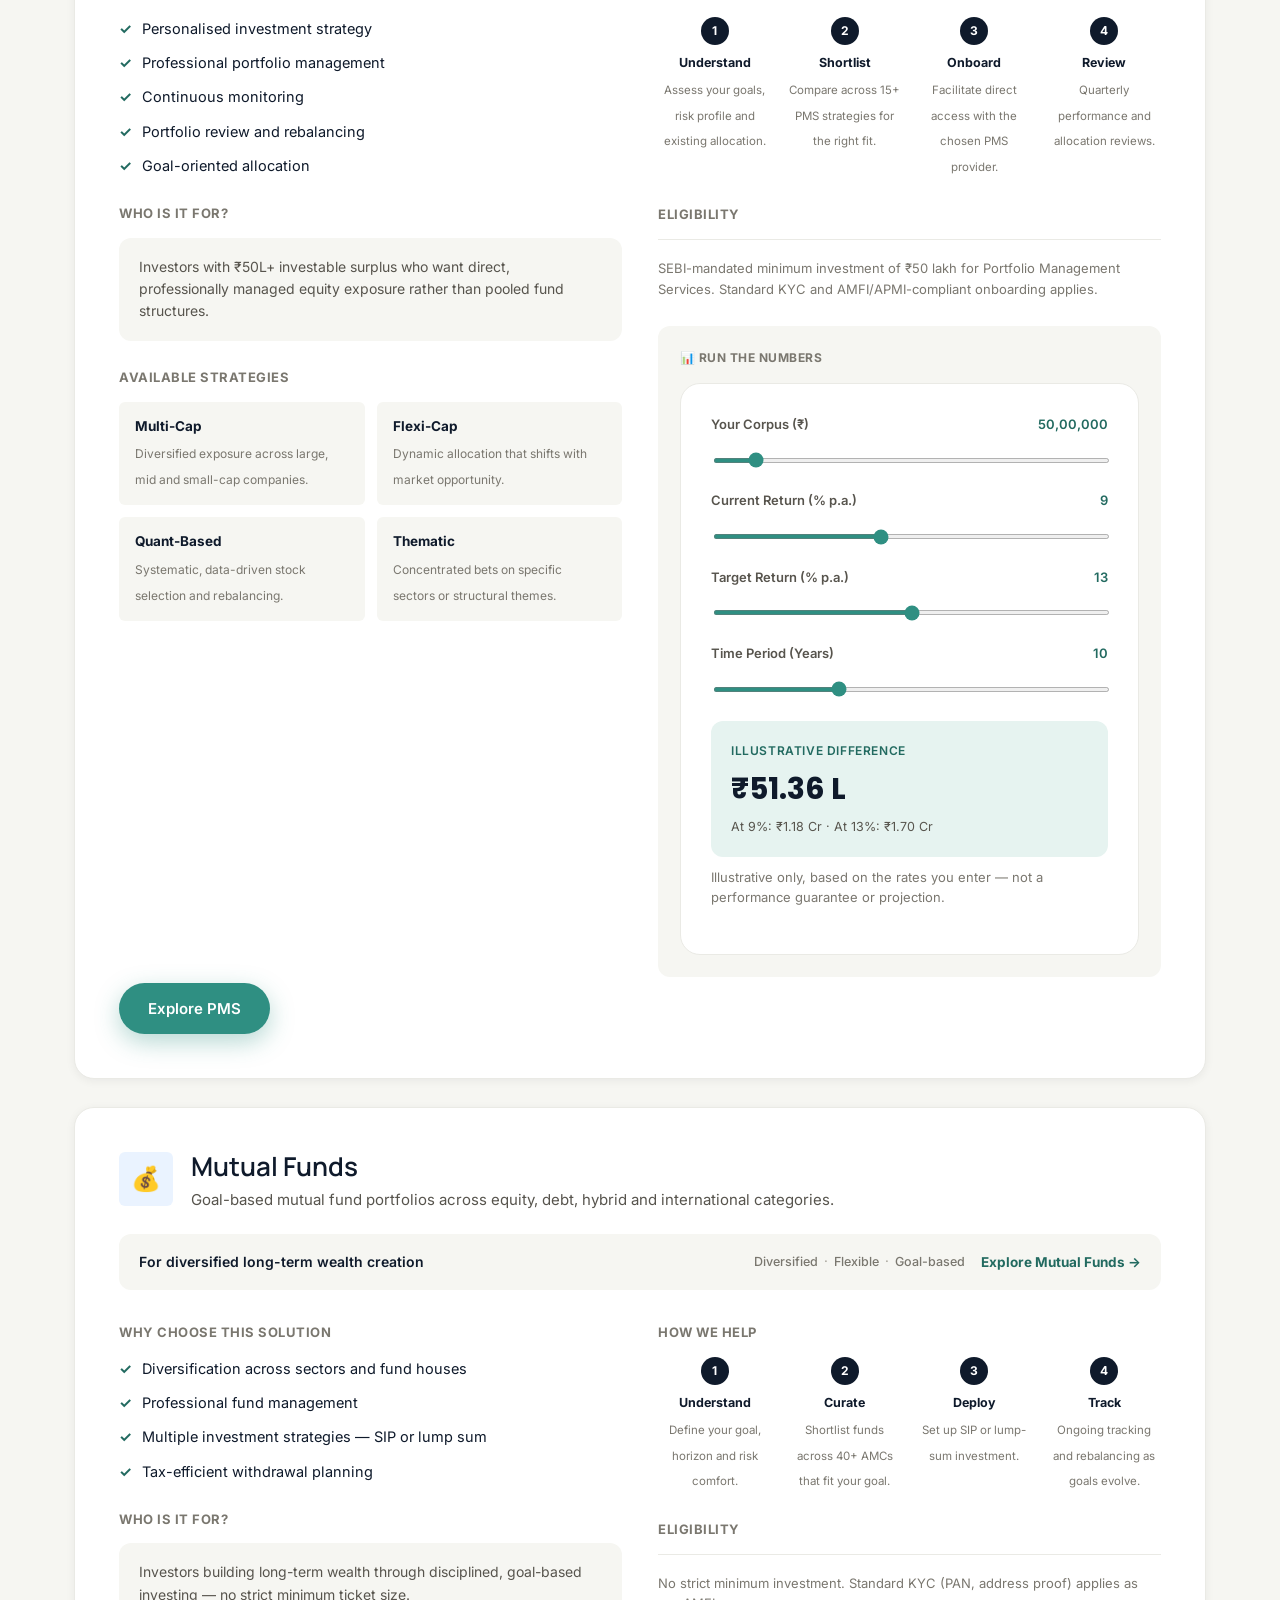
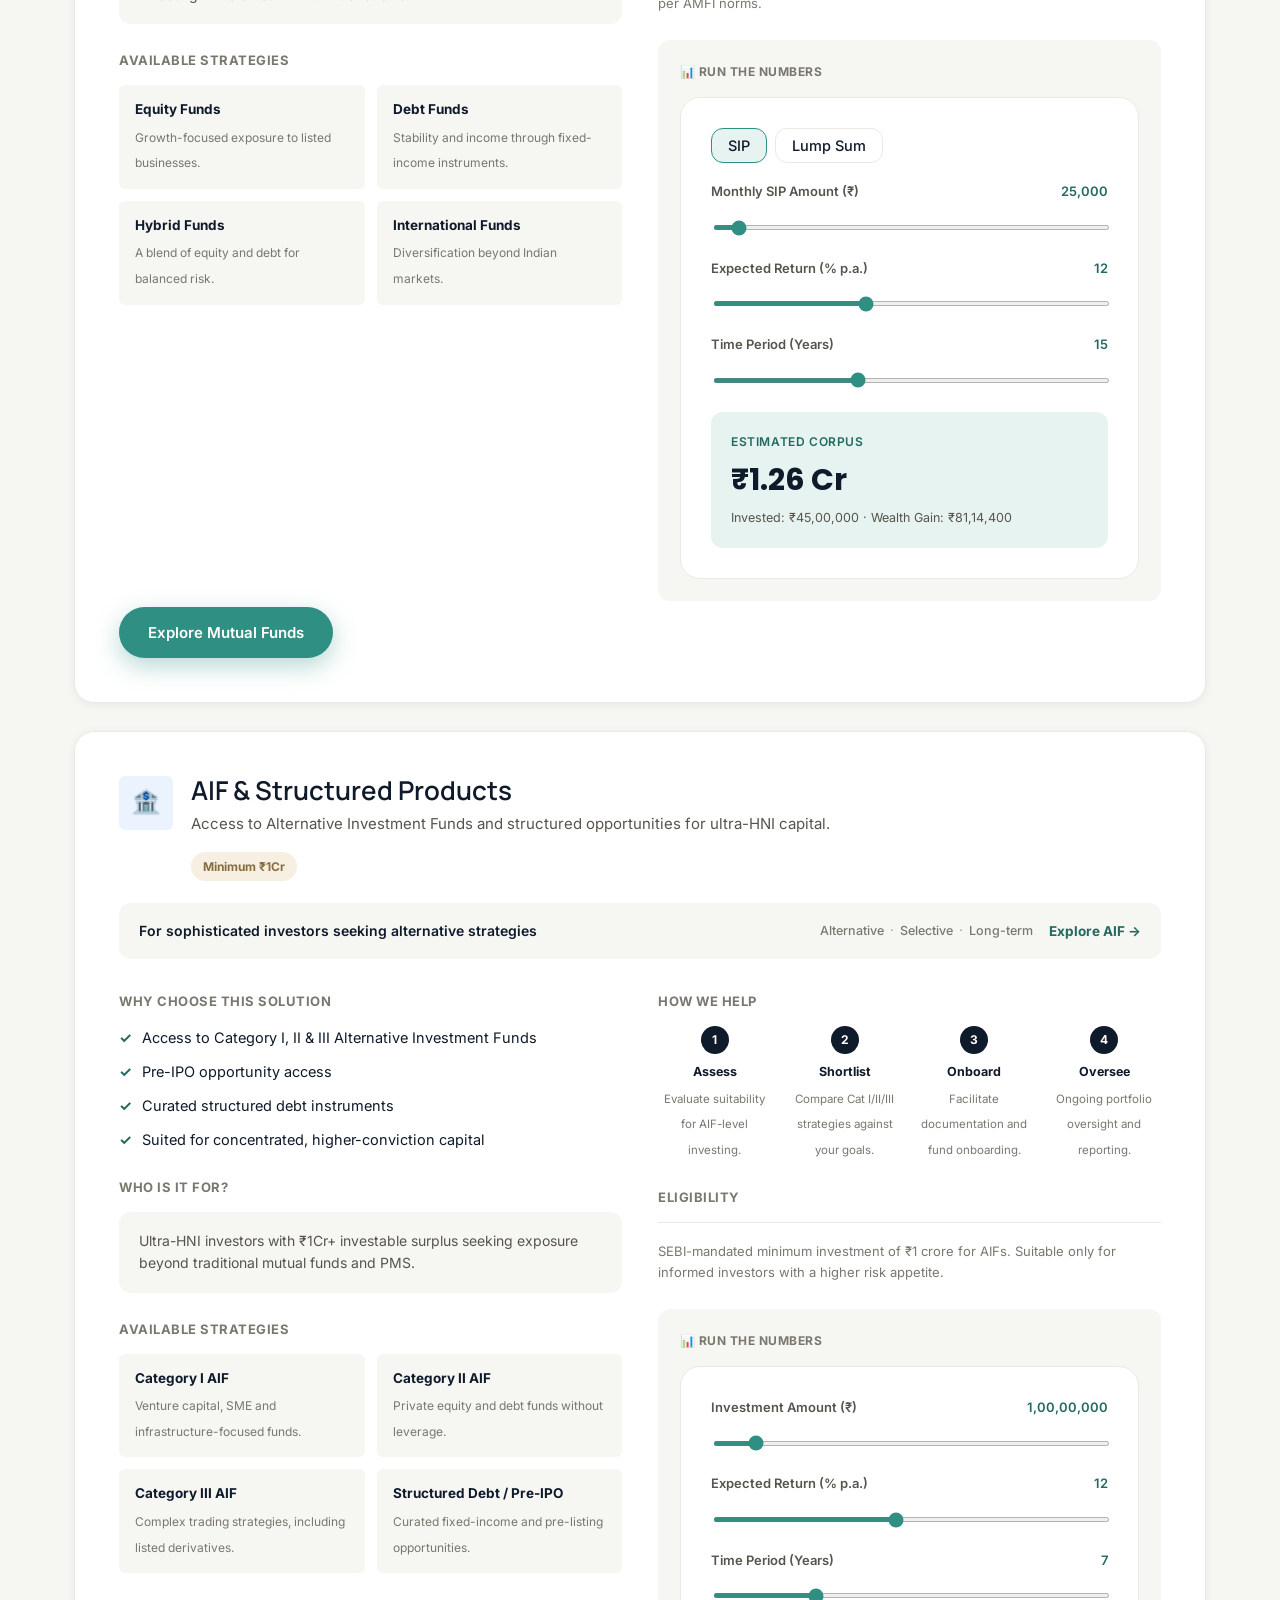
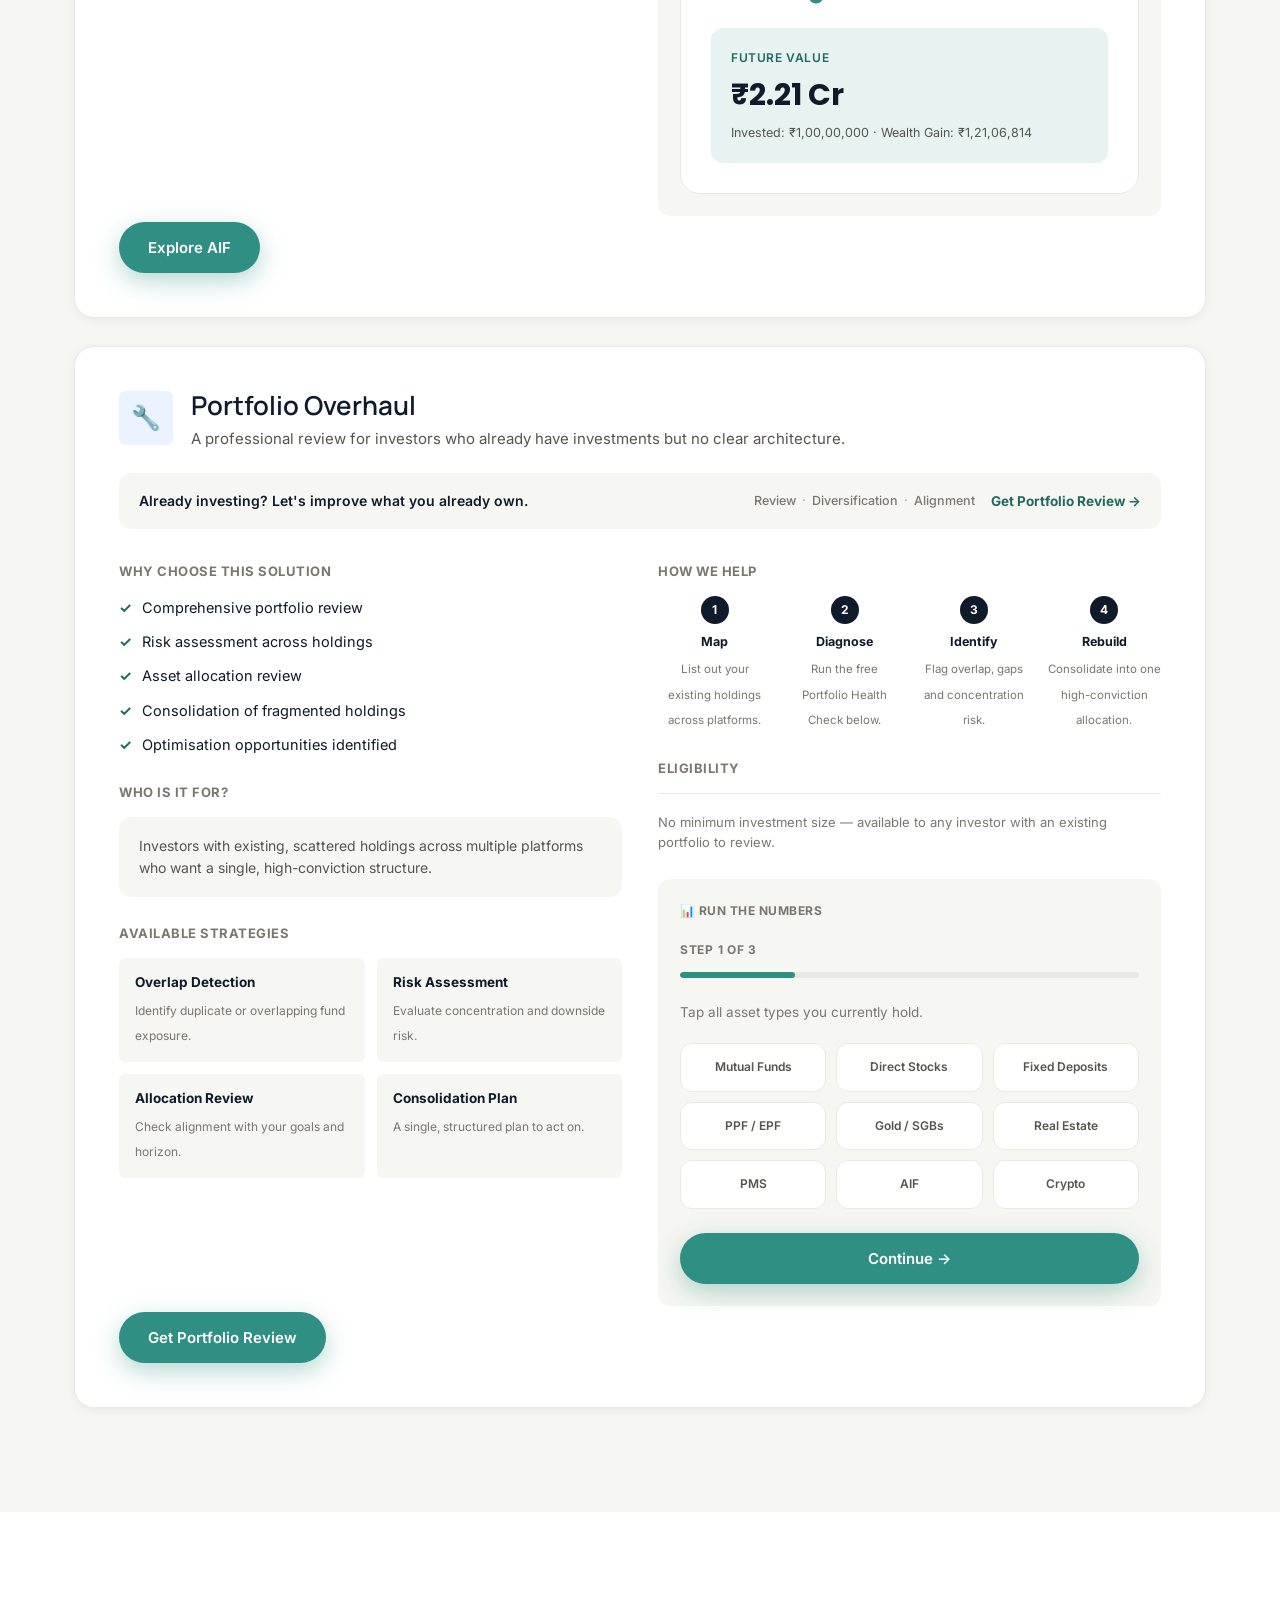
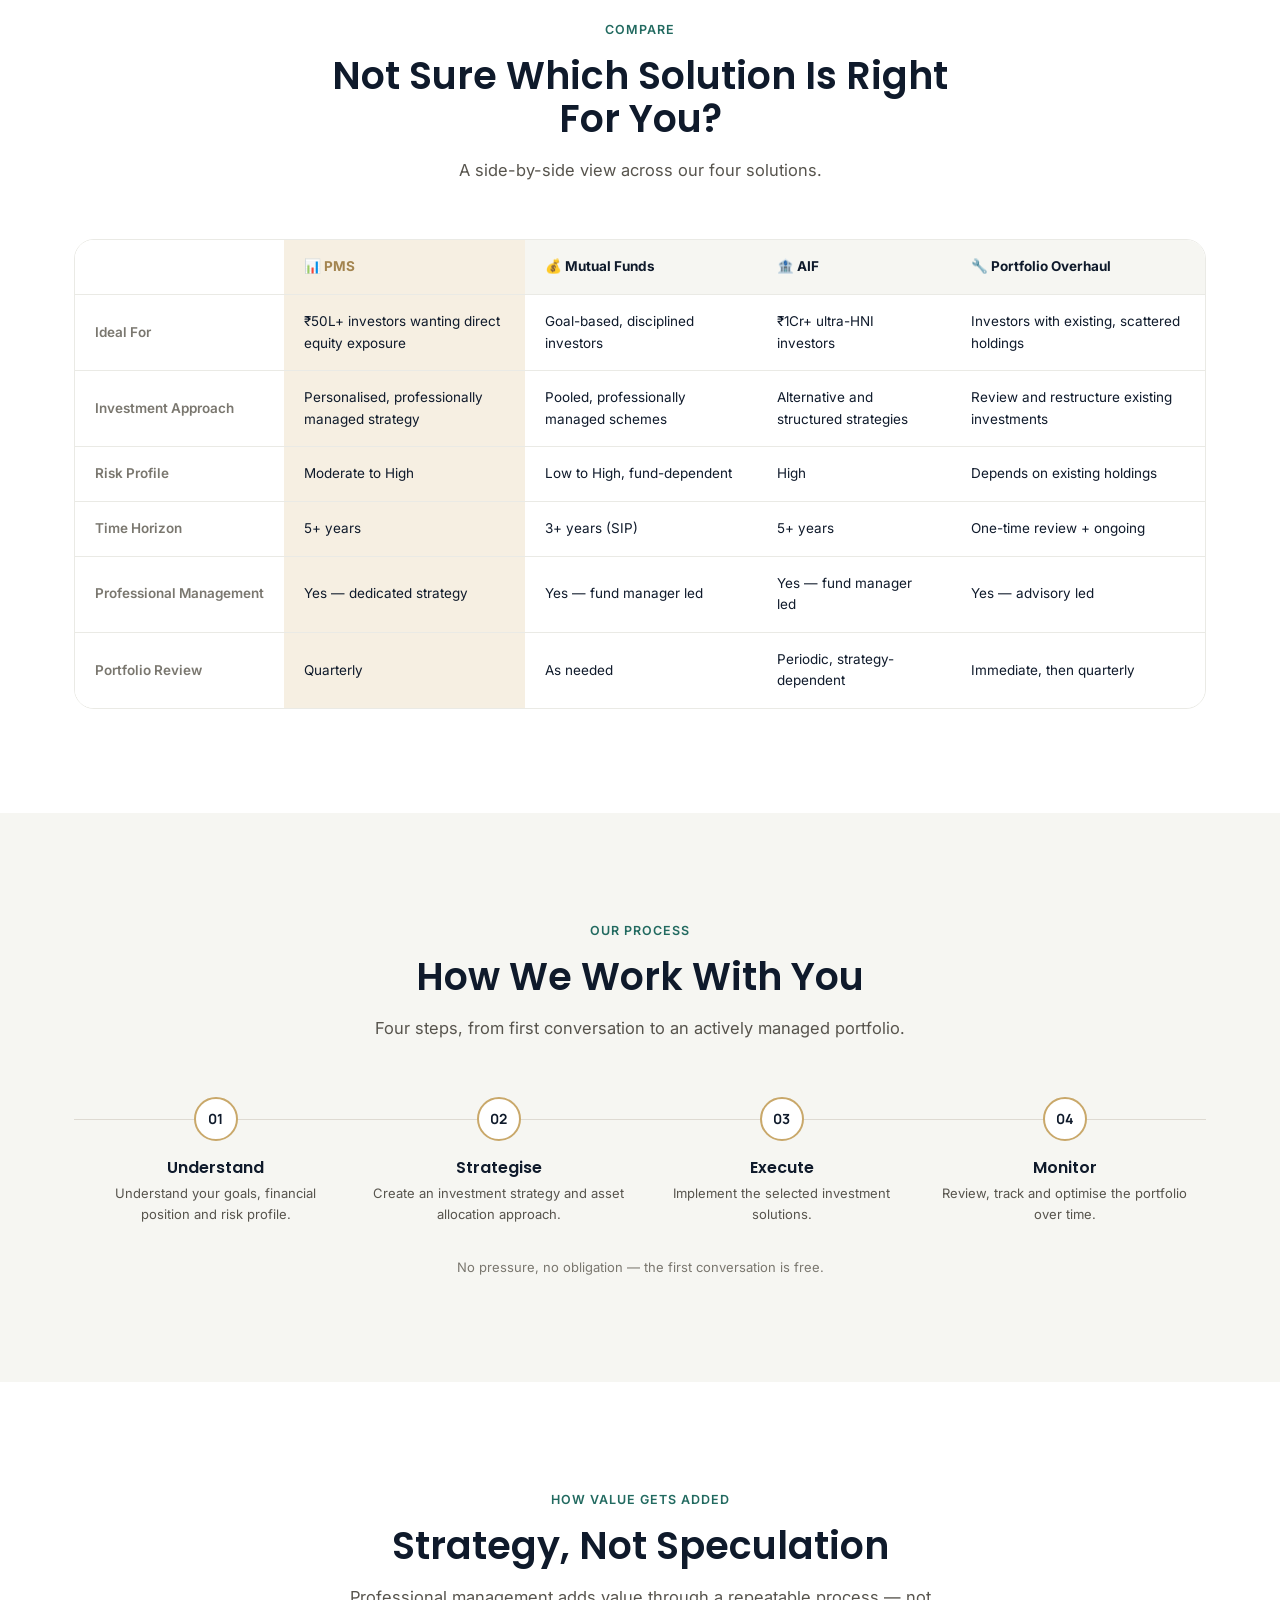
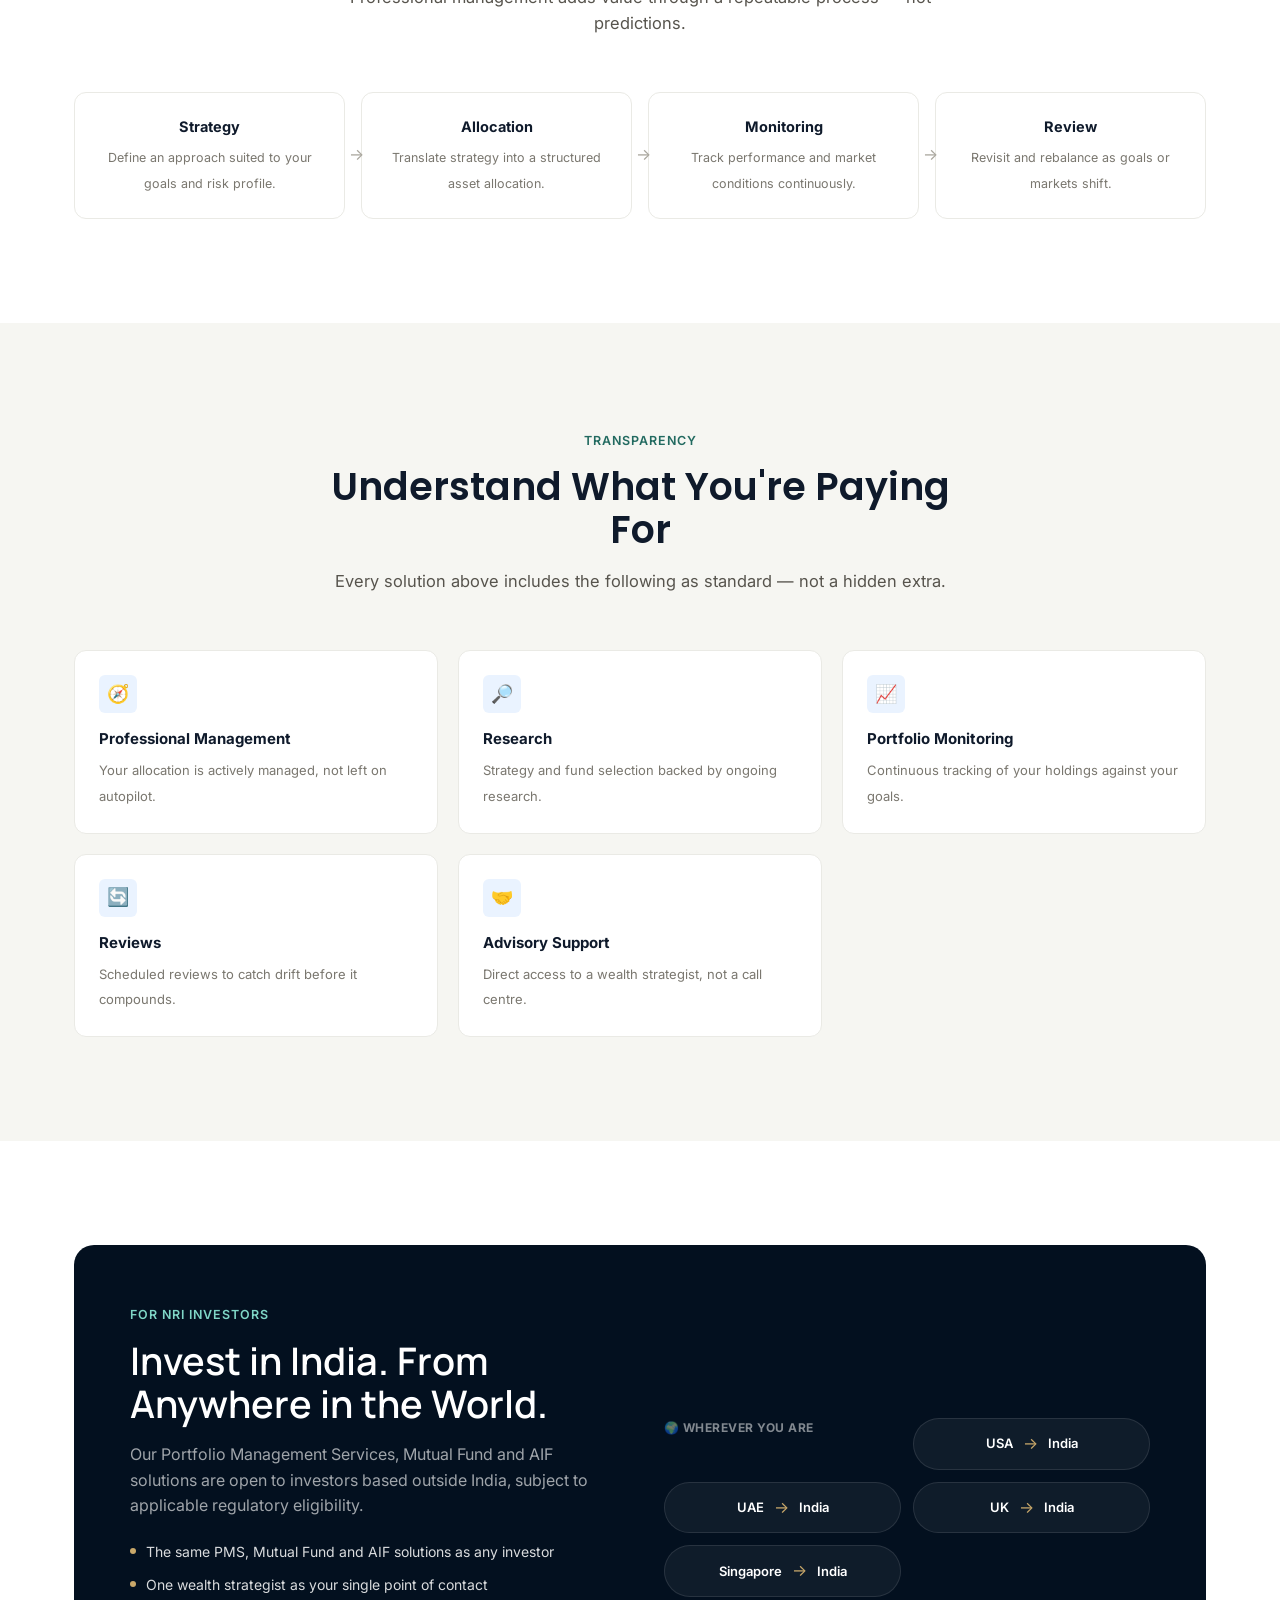
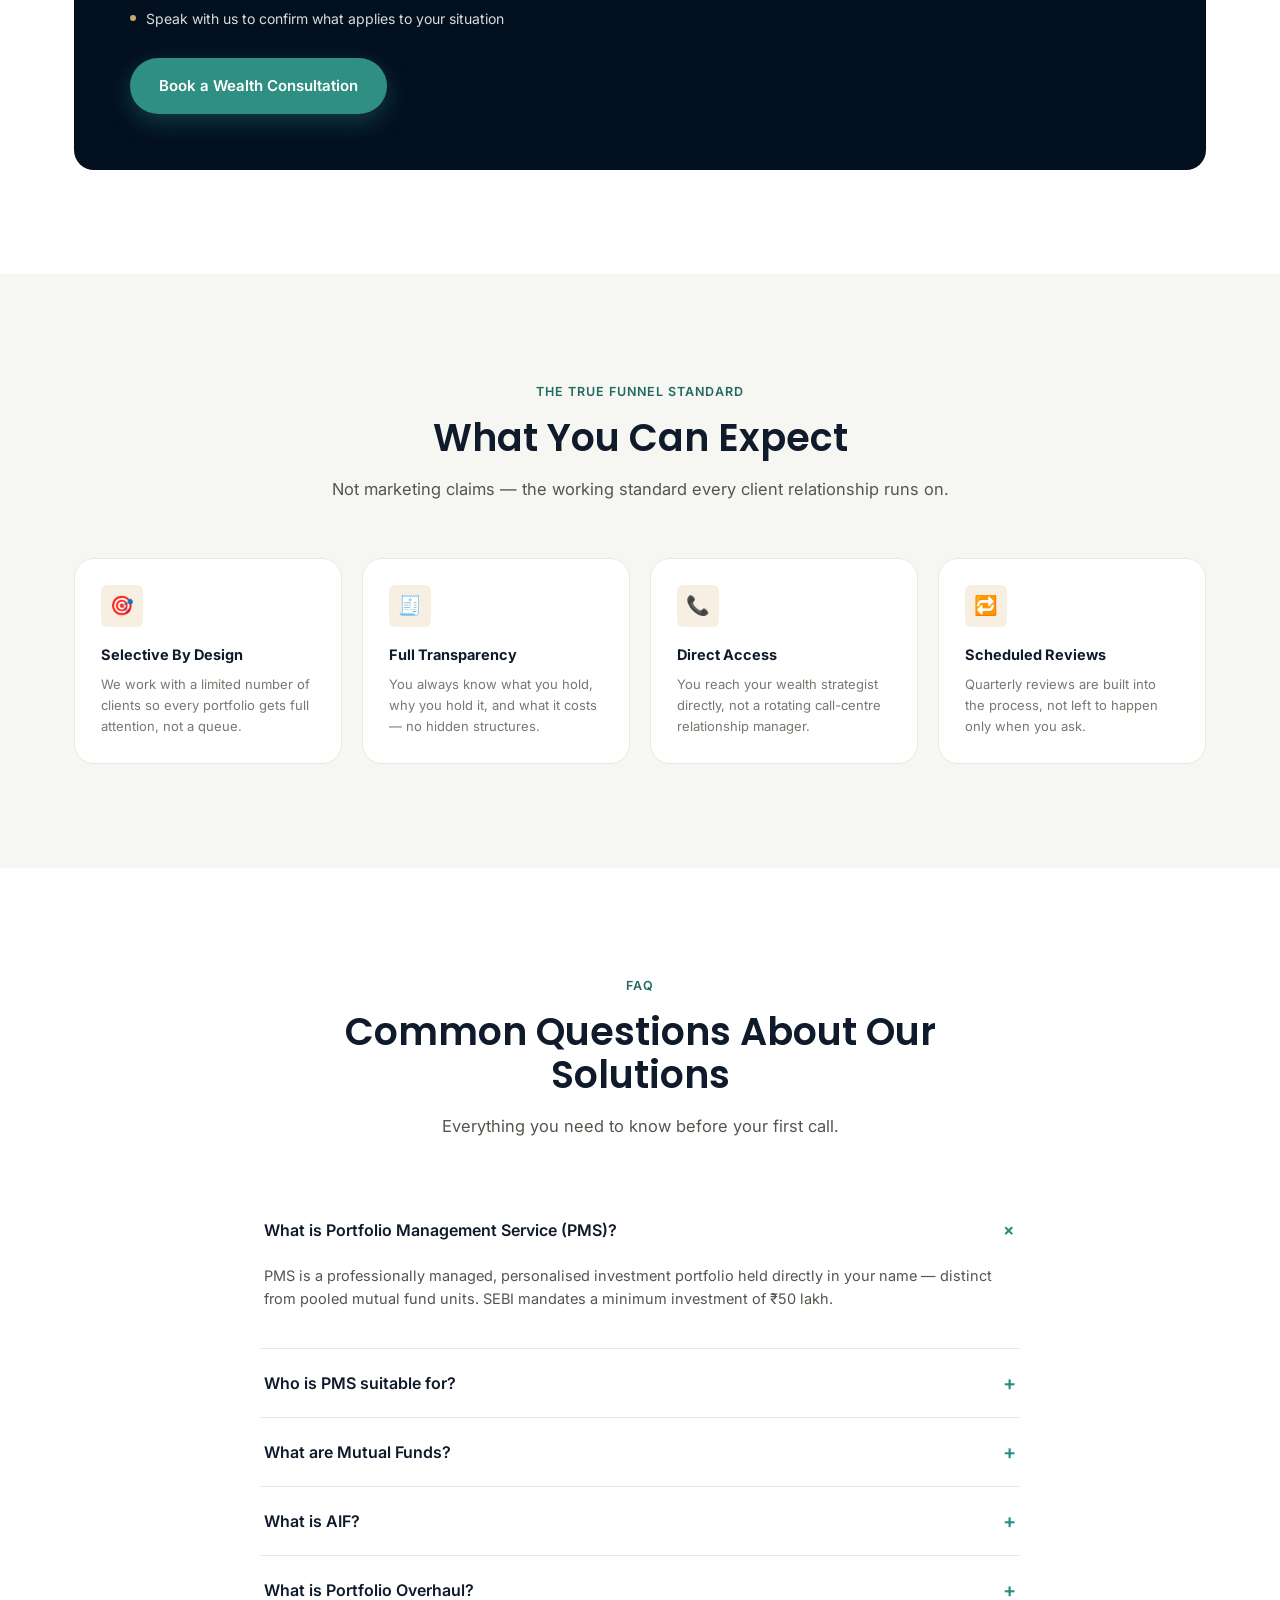
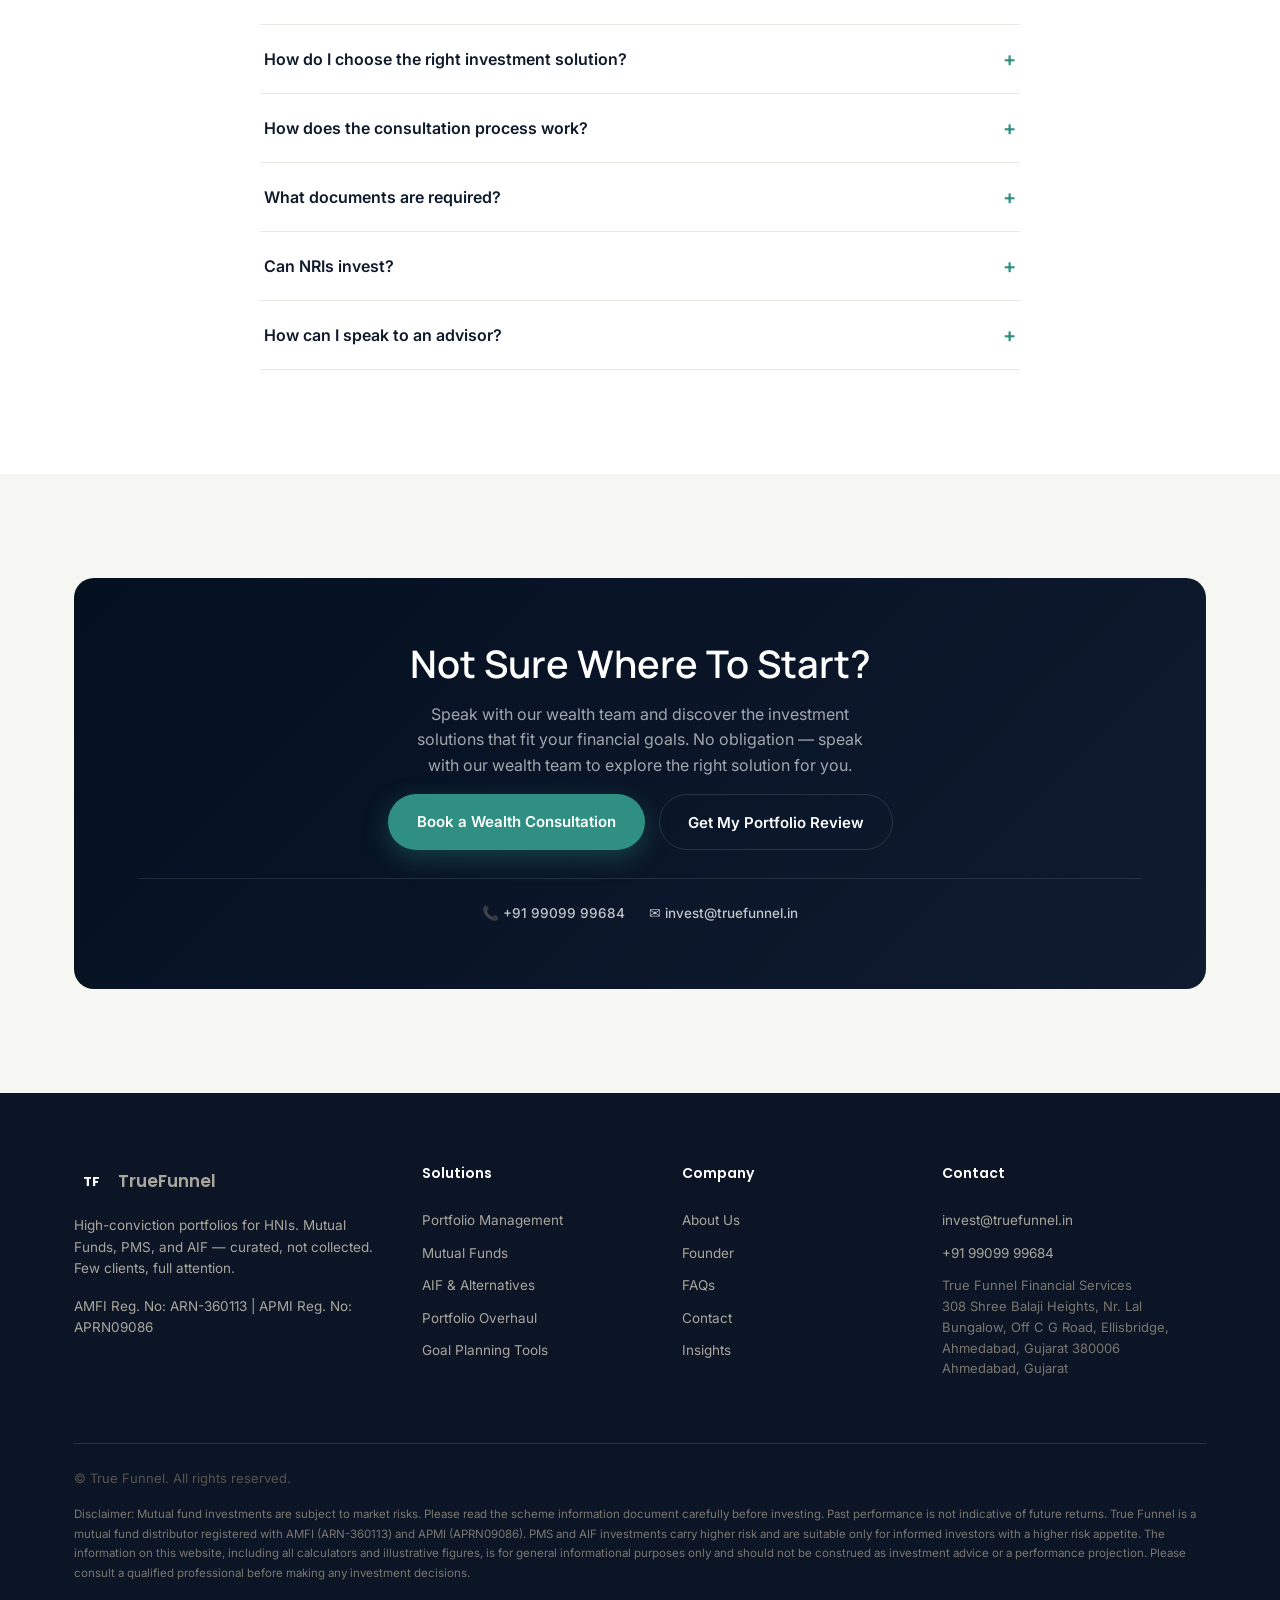
==== commit 3e40d148: "Set top regulatory strip to exact requested format "AMFI Reg. No: ARN-360113 · APMI Reg. No: APRN090" ====
--- a/products.html
+++ b/products.html
@@ -15,7 +15,7 @@
 
 <!-- ANNOUNCEMENT BAR -->
 <div class="announce-bar">
-  <span>AMFI Registered · ARN-360113</span><span class="dot">|</span><span>APMI Registered · APRN09086</span><span class="dot">|</span><span>Limited Clientele · High-Touch Service</span>
+  <span>AMFI Reg. No: ARN-360113</span><span class="dot">·</span><span>APMI Reg. No: APRN09086</span><span class="dot">·</span><span>Limited Clientele</span>
 </div>
 
 <!-- NAV -->
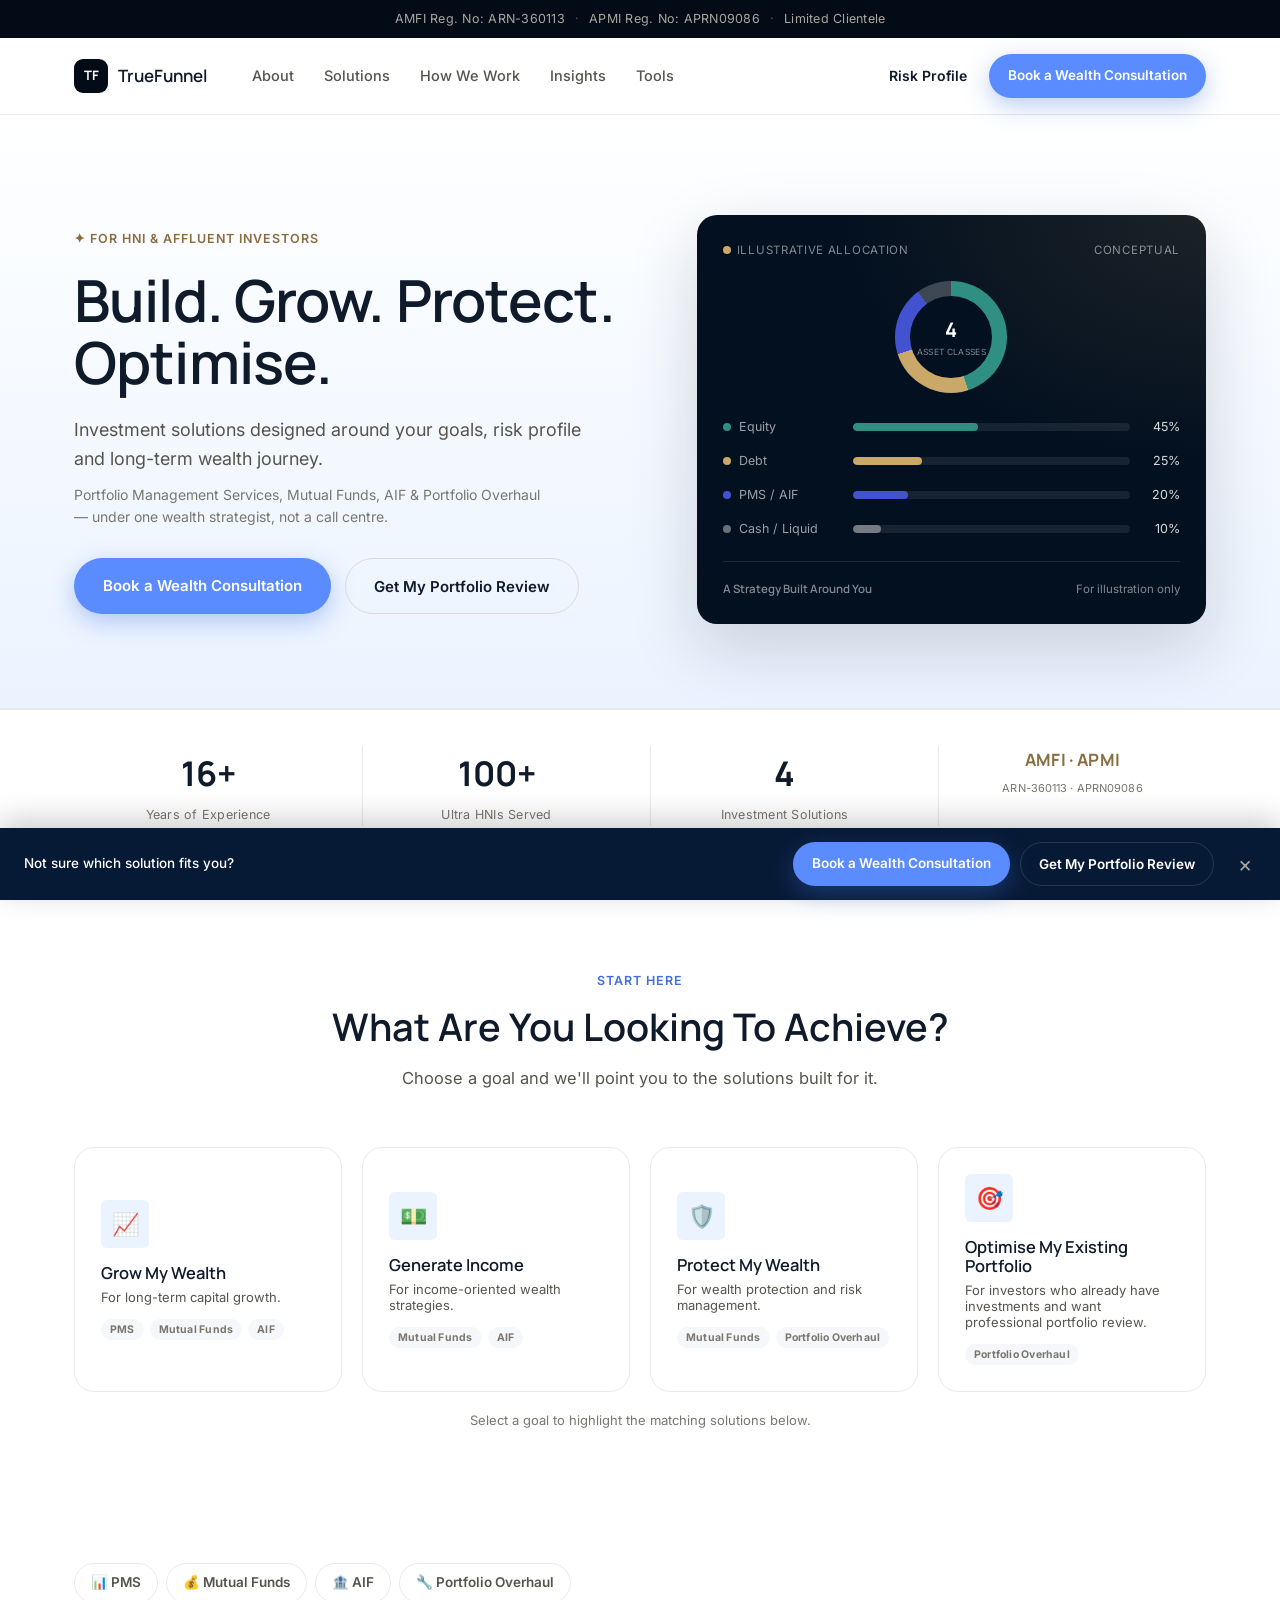
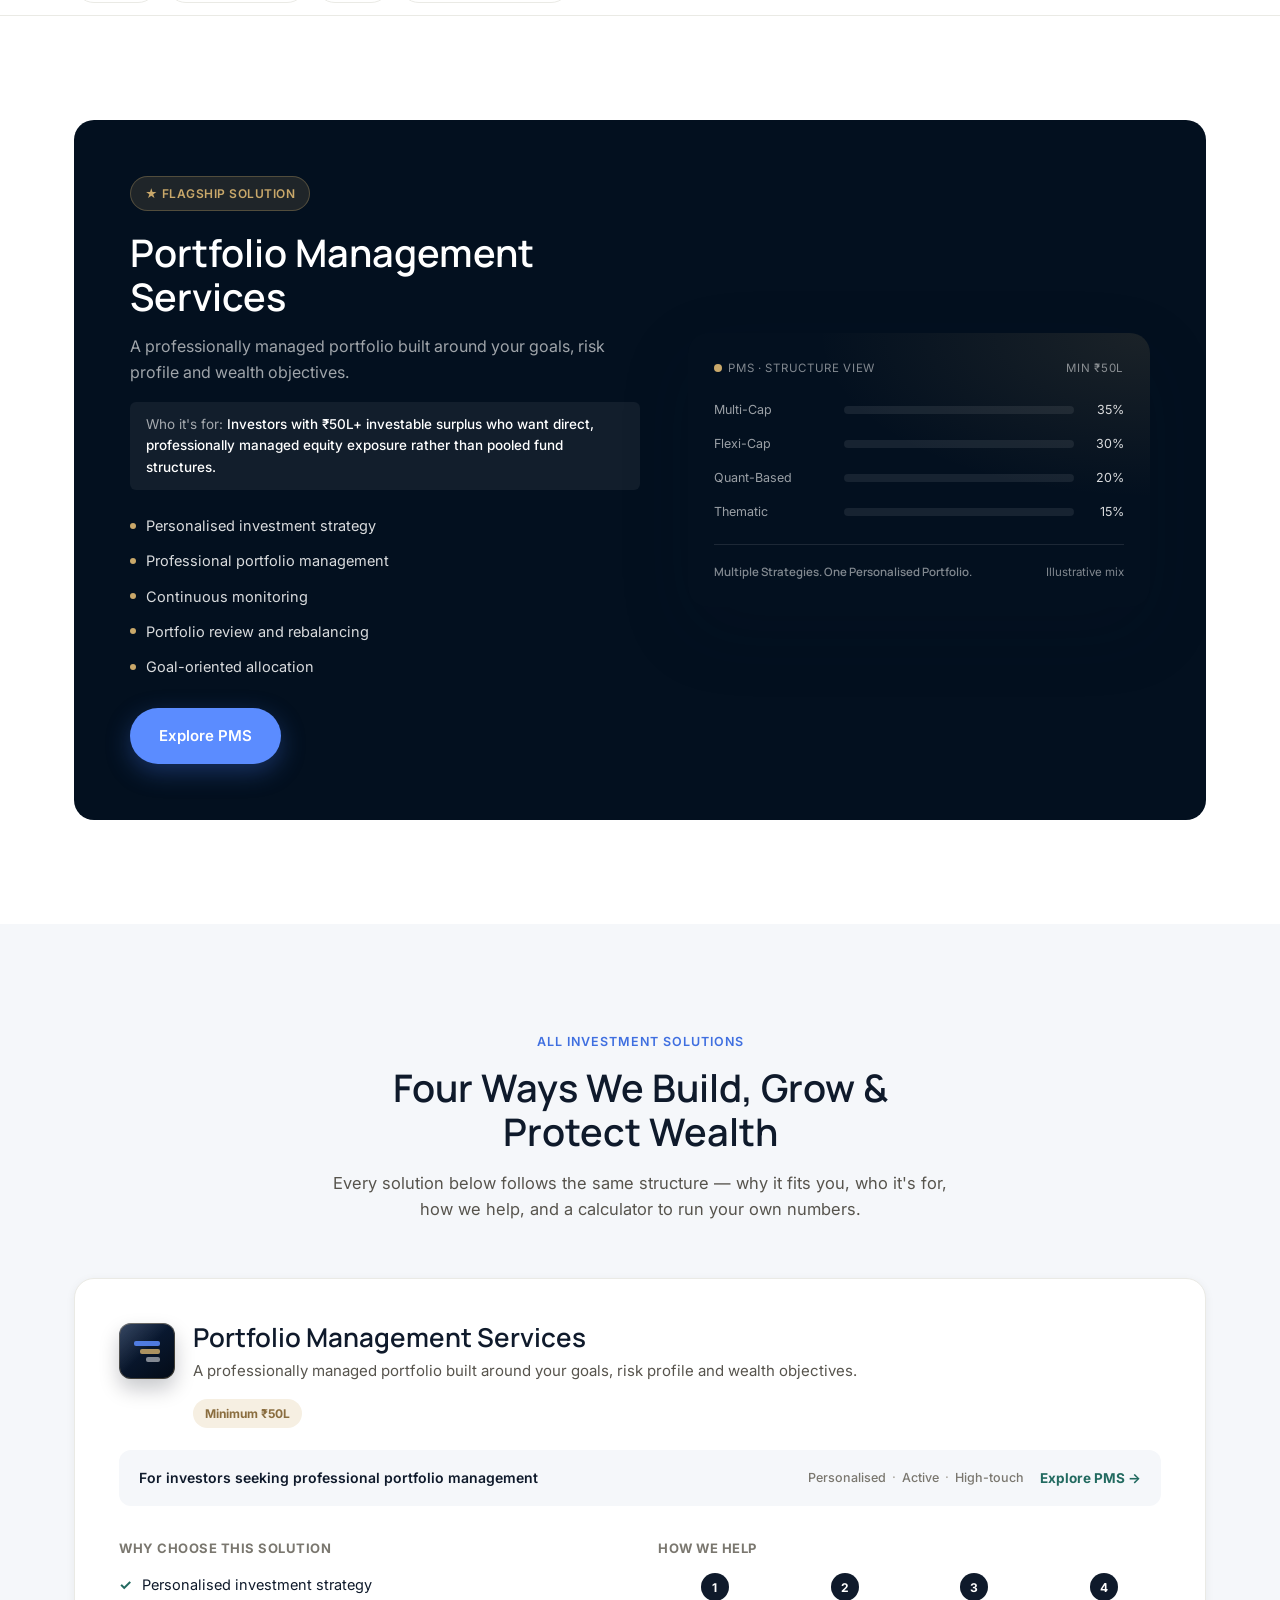
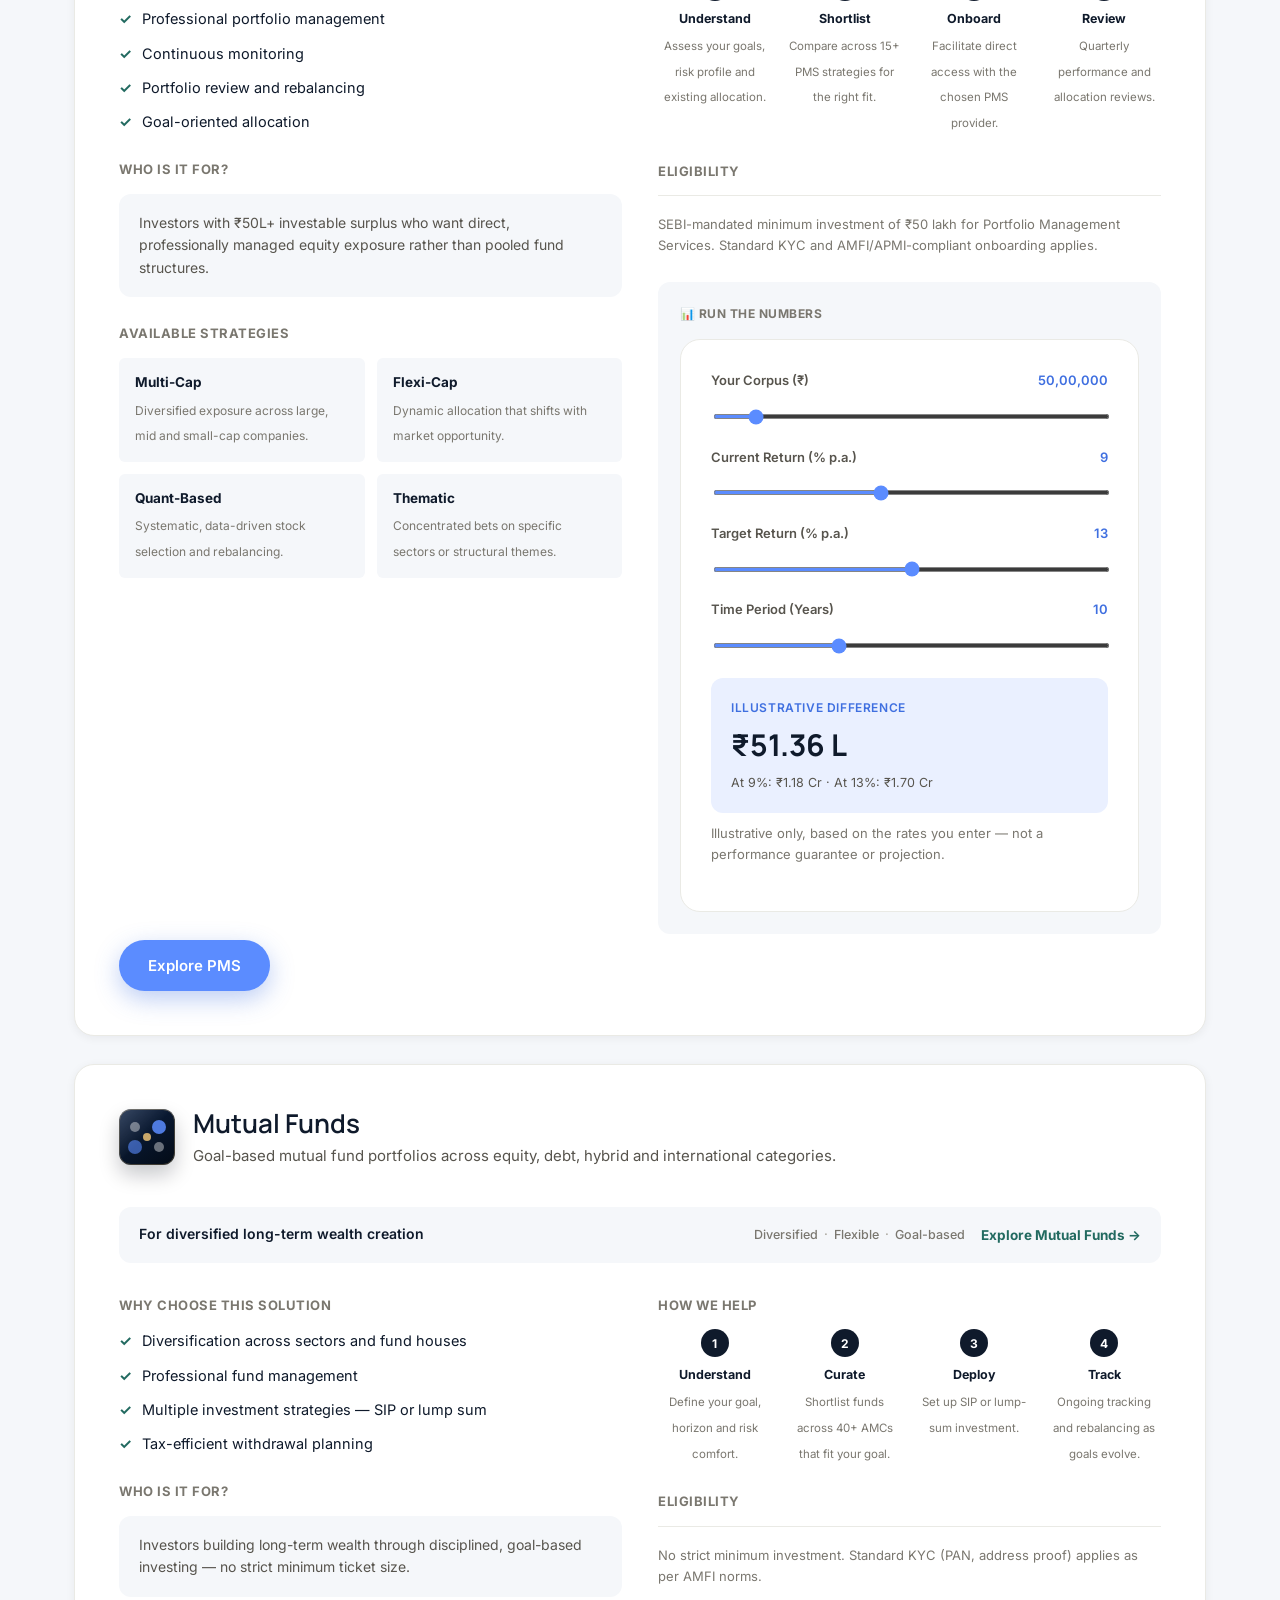
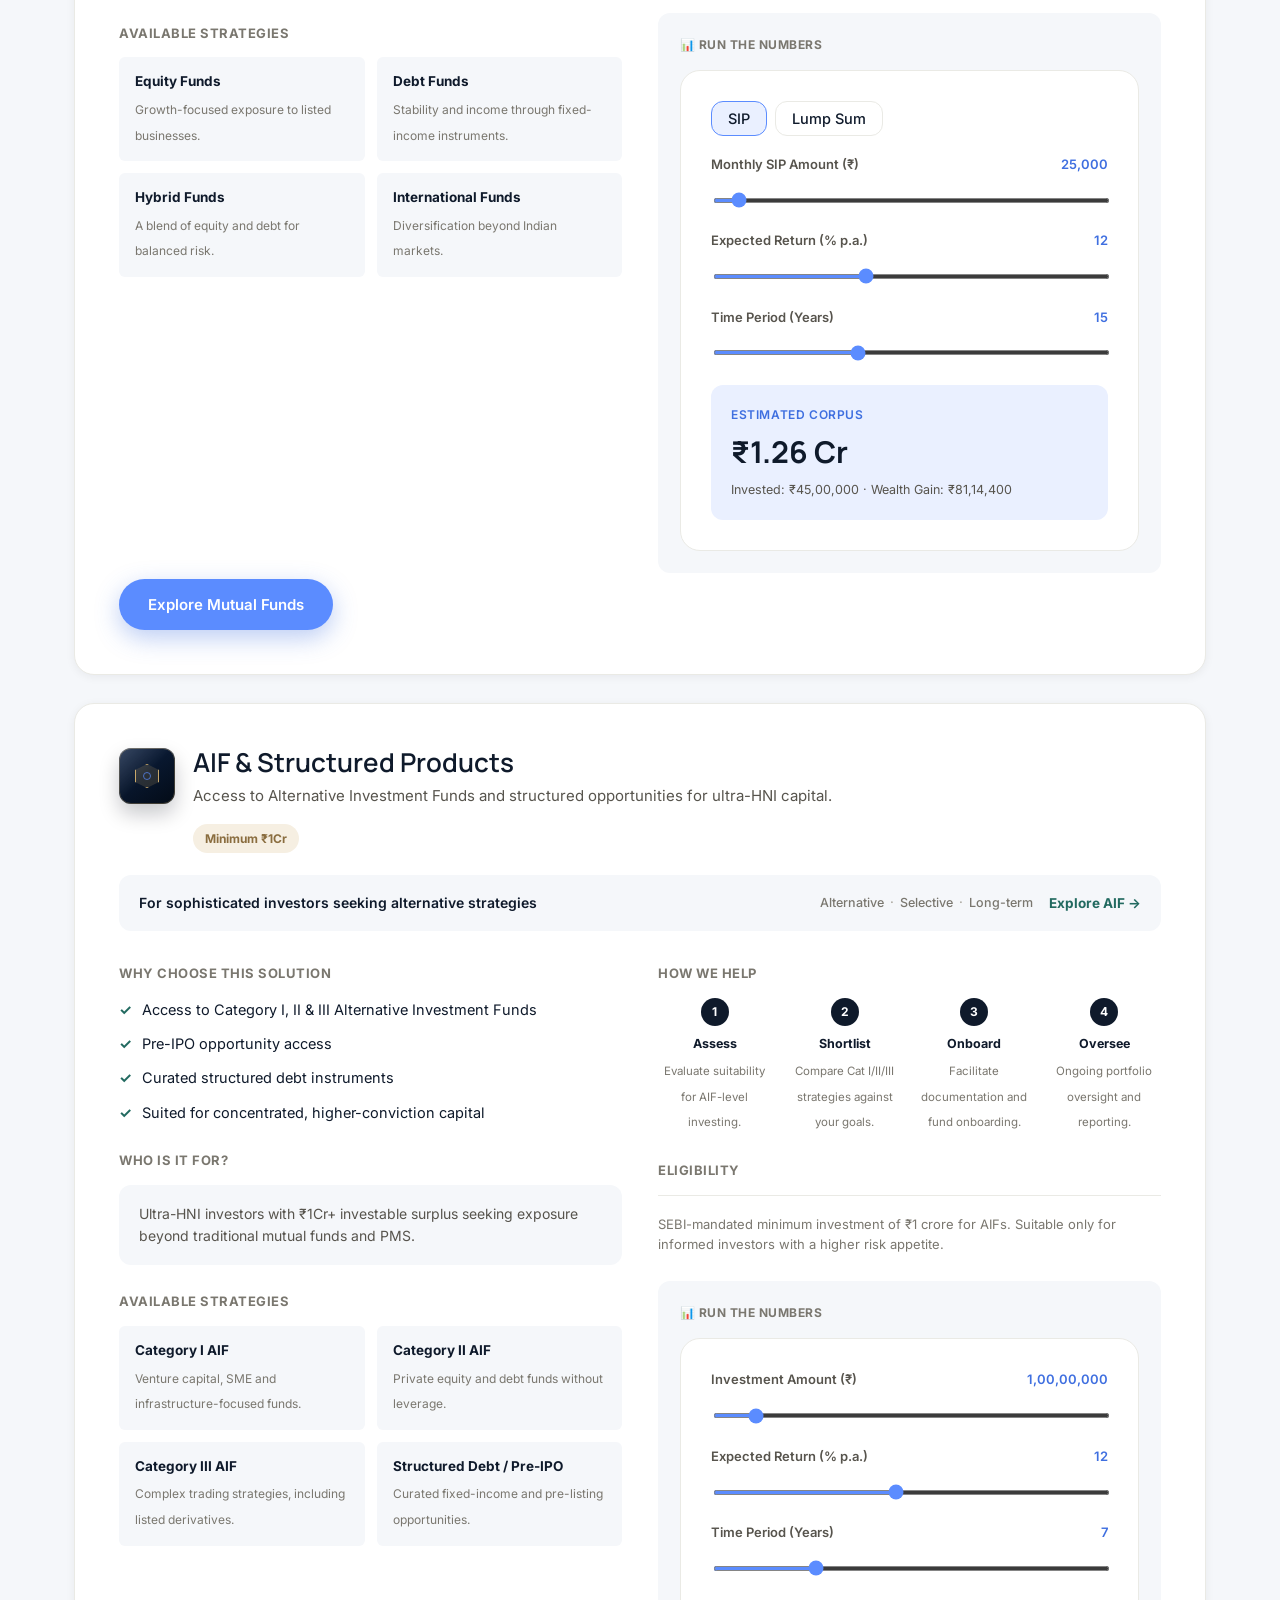
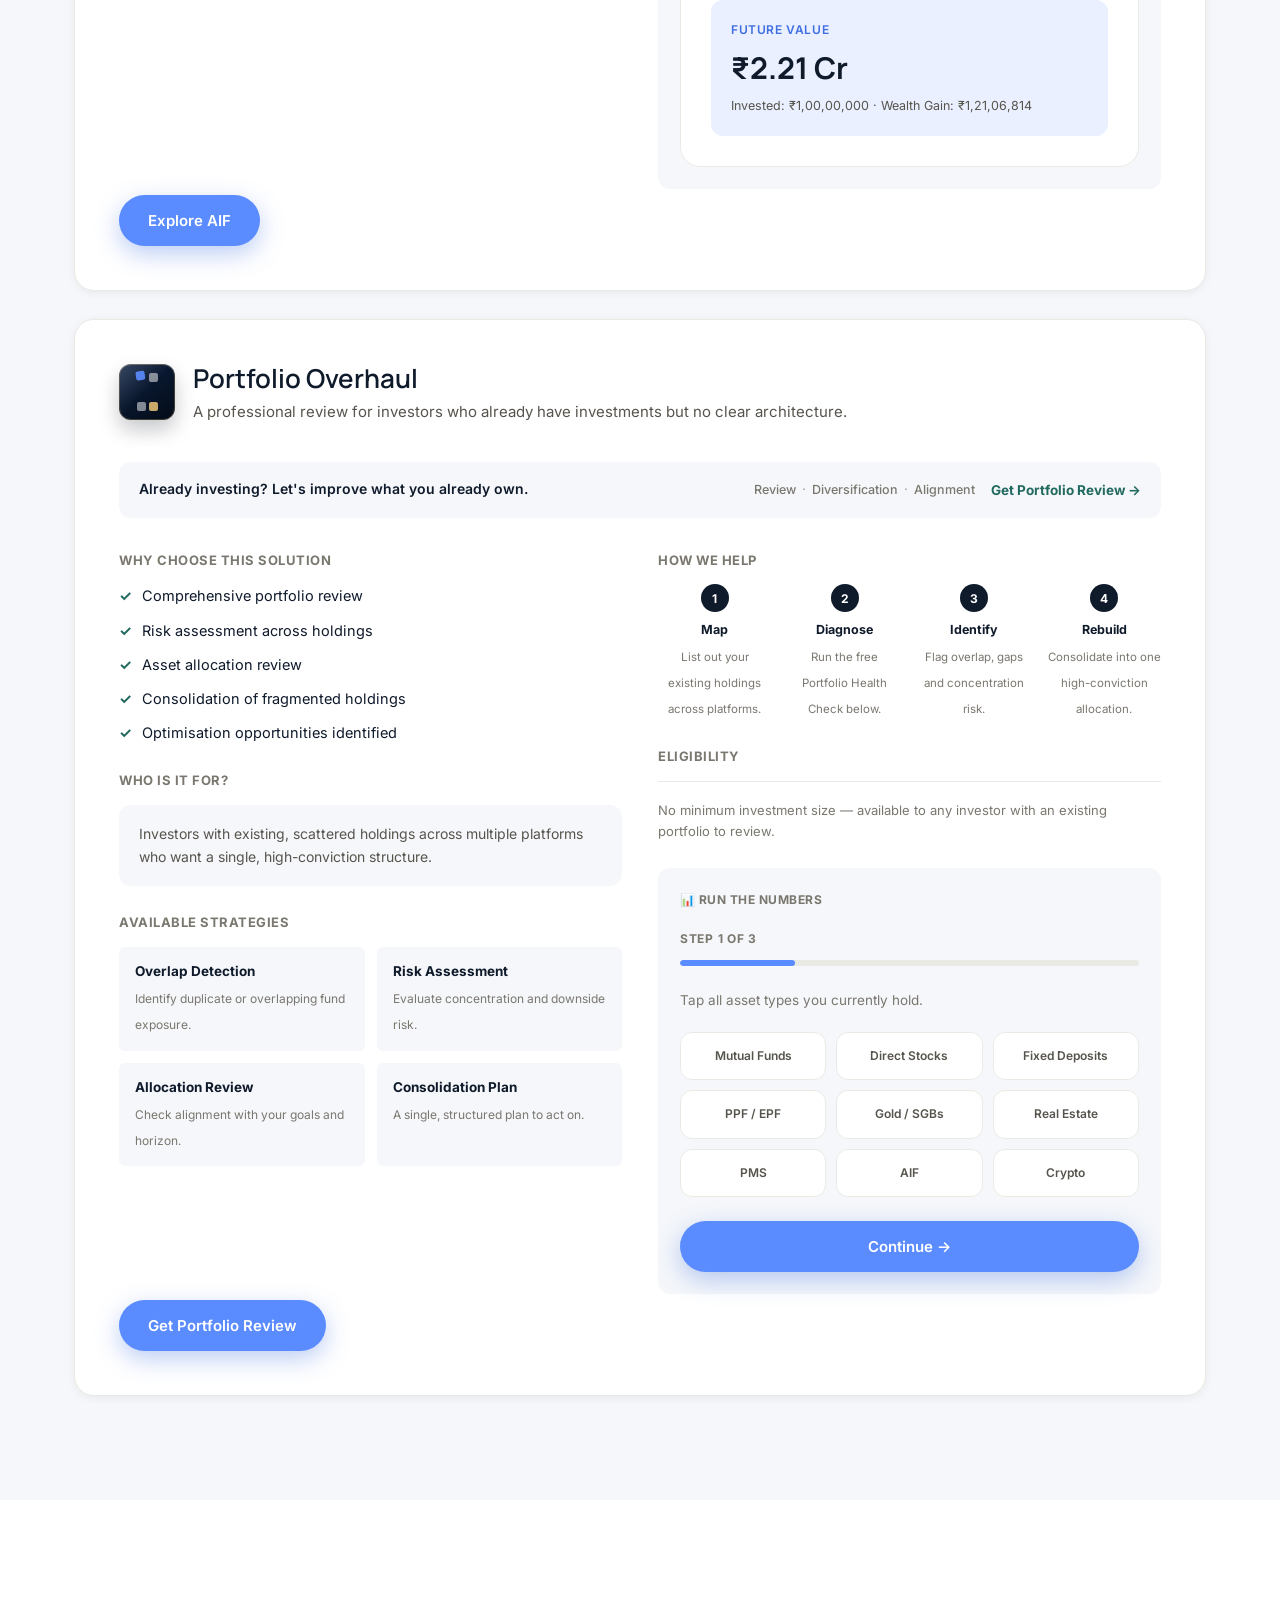
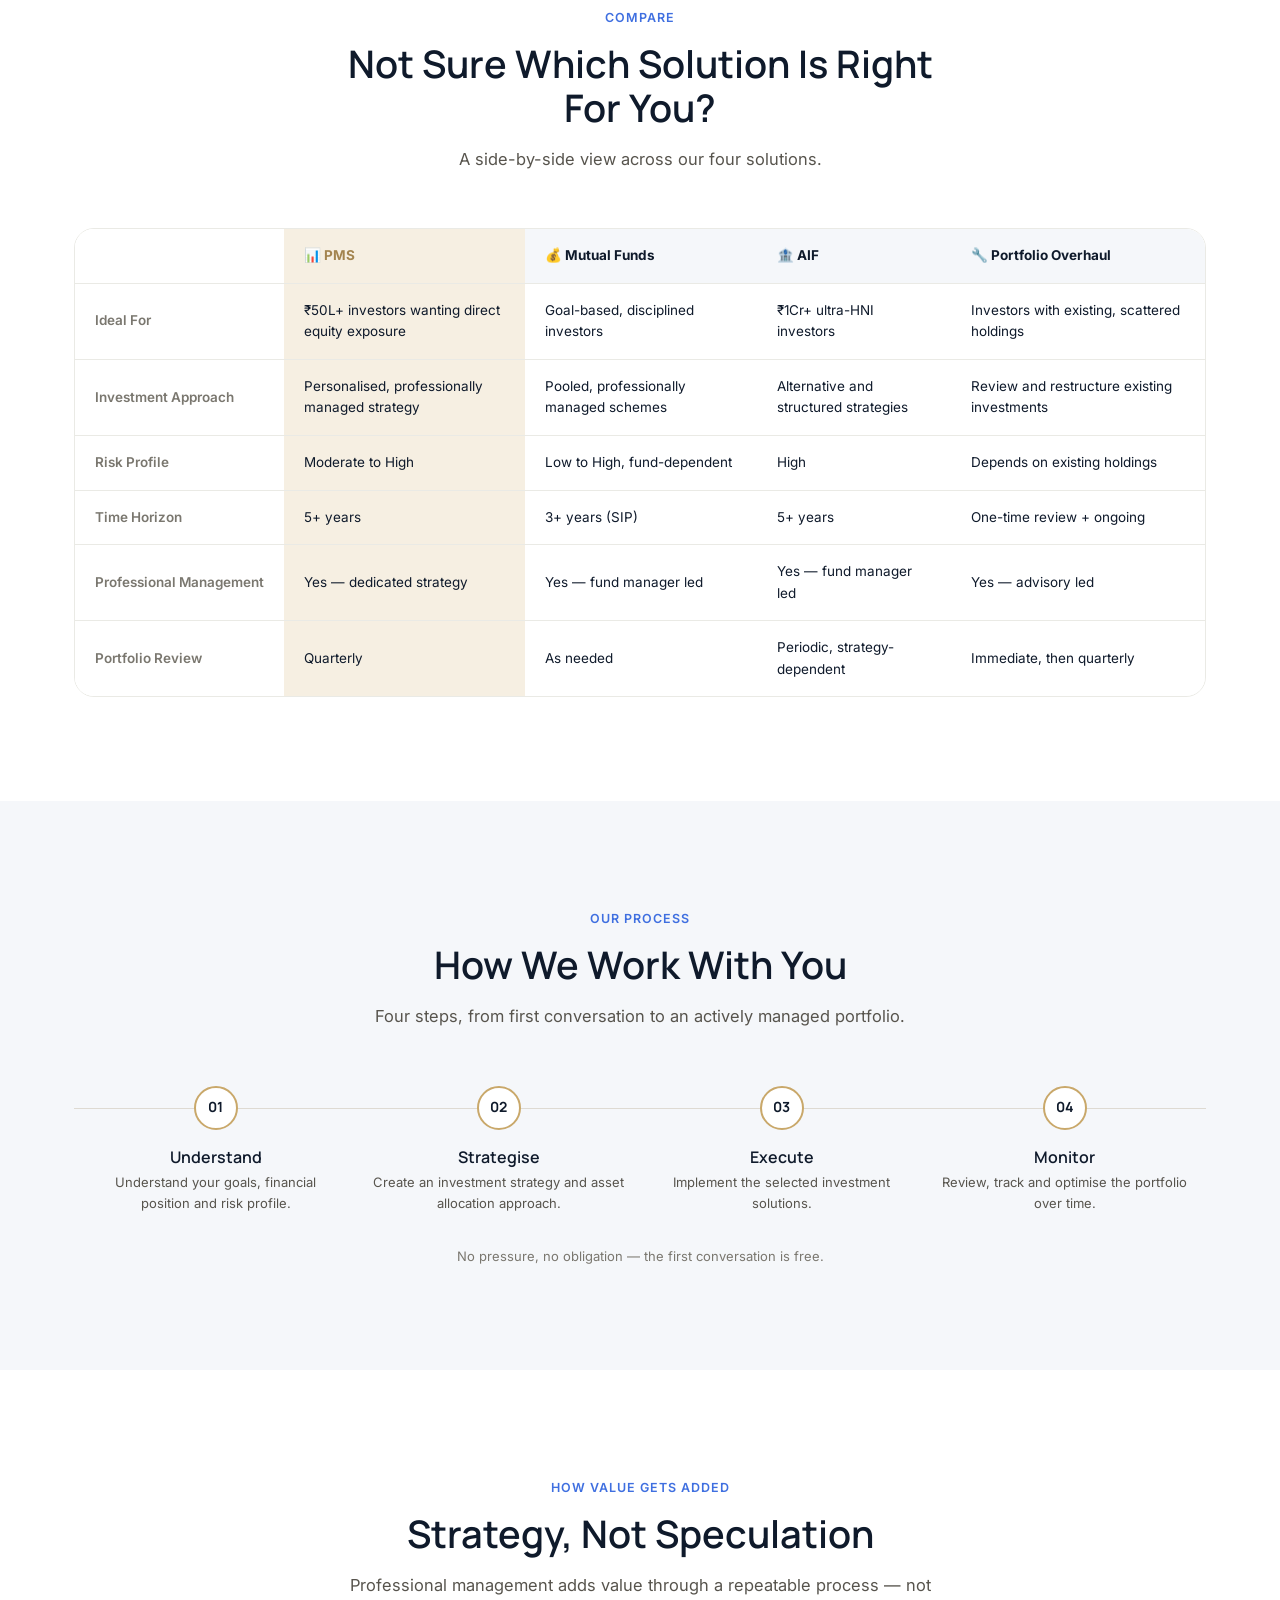
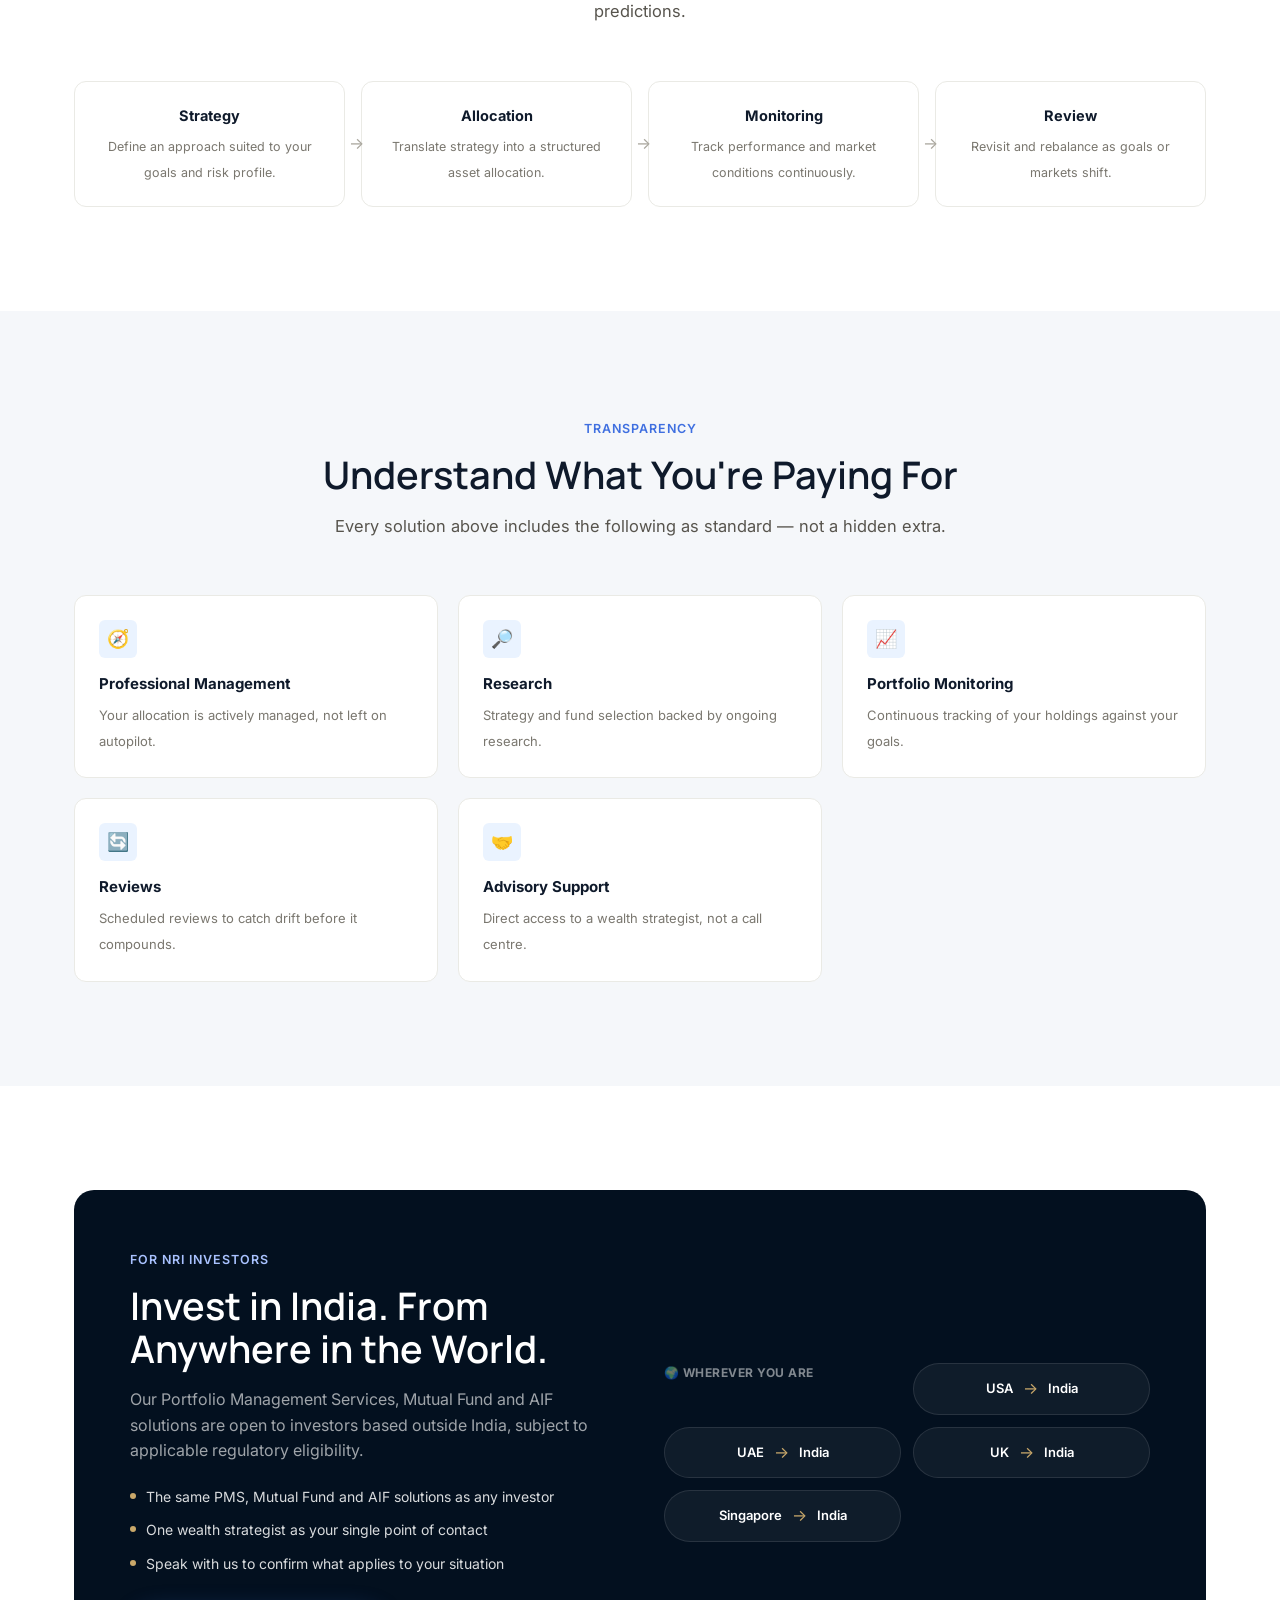
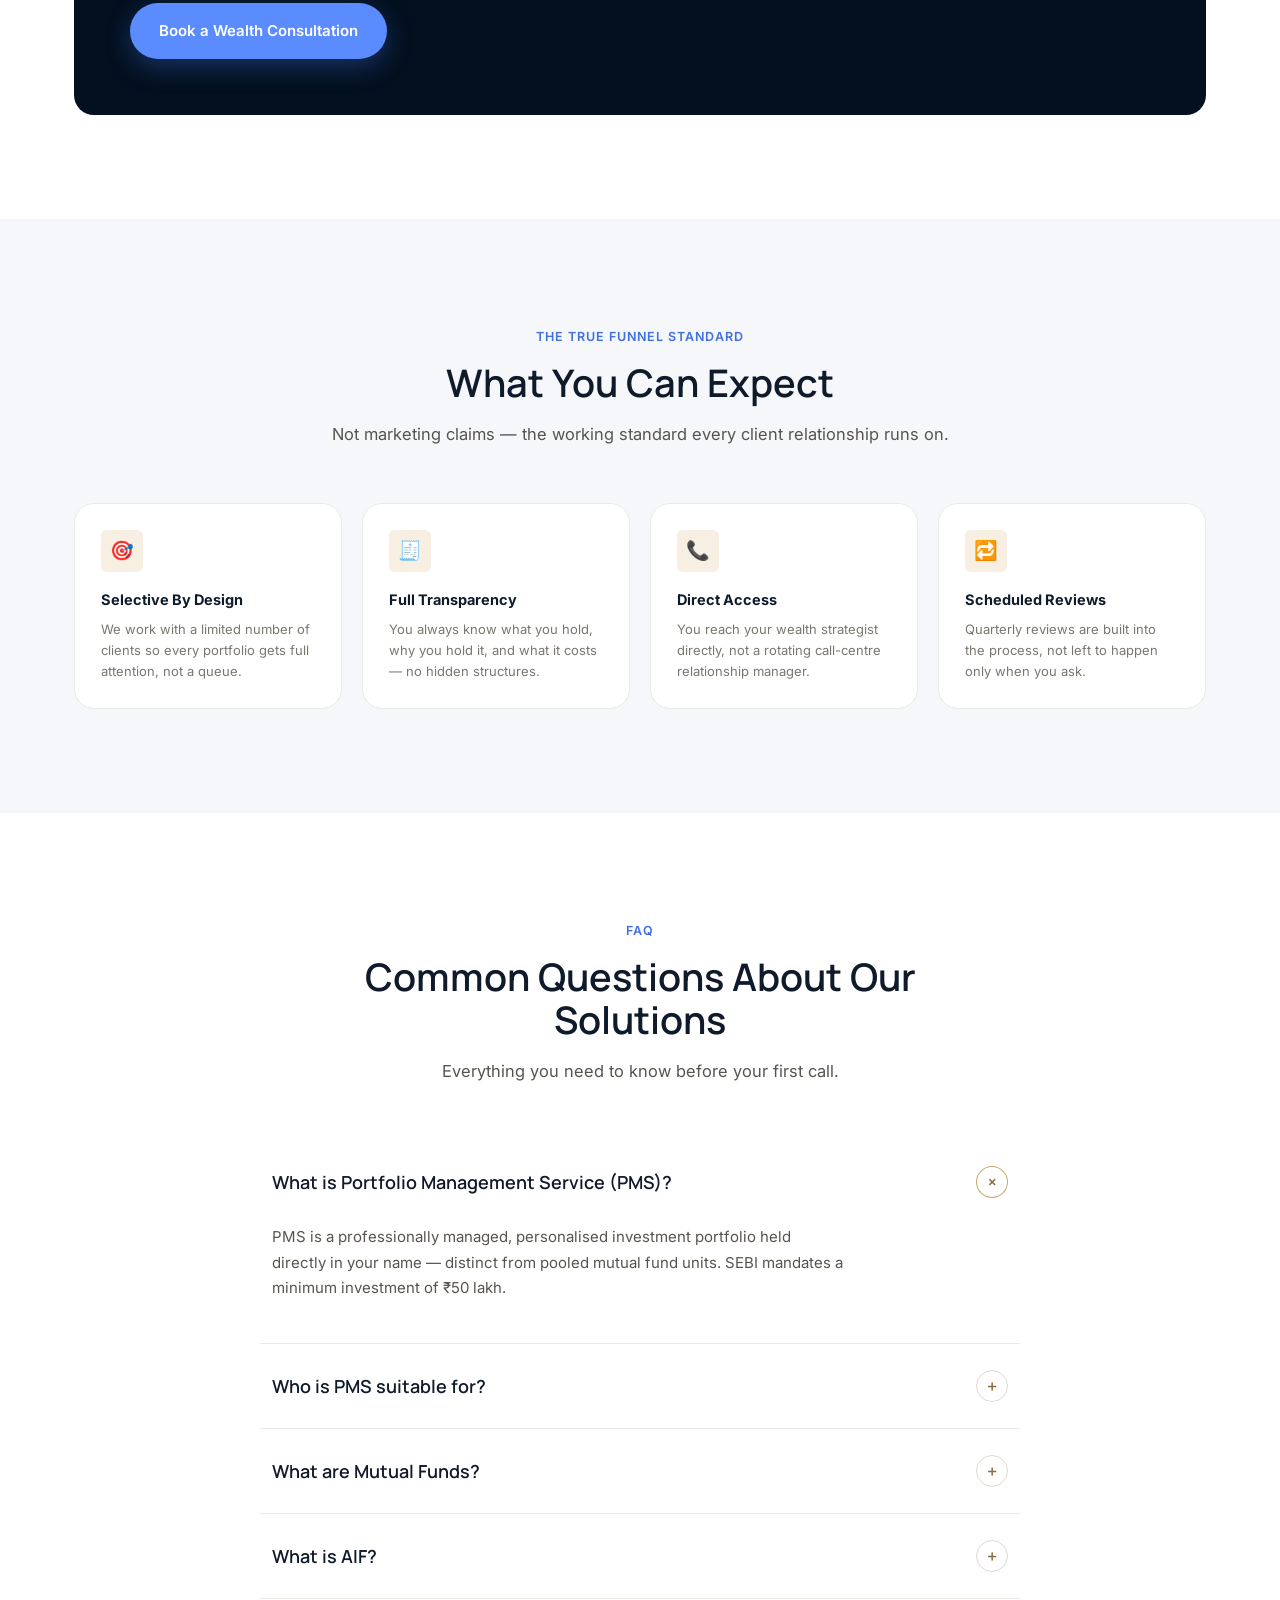
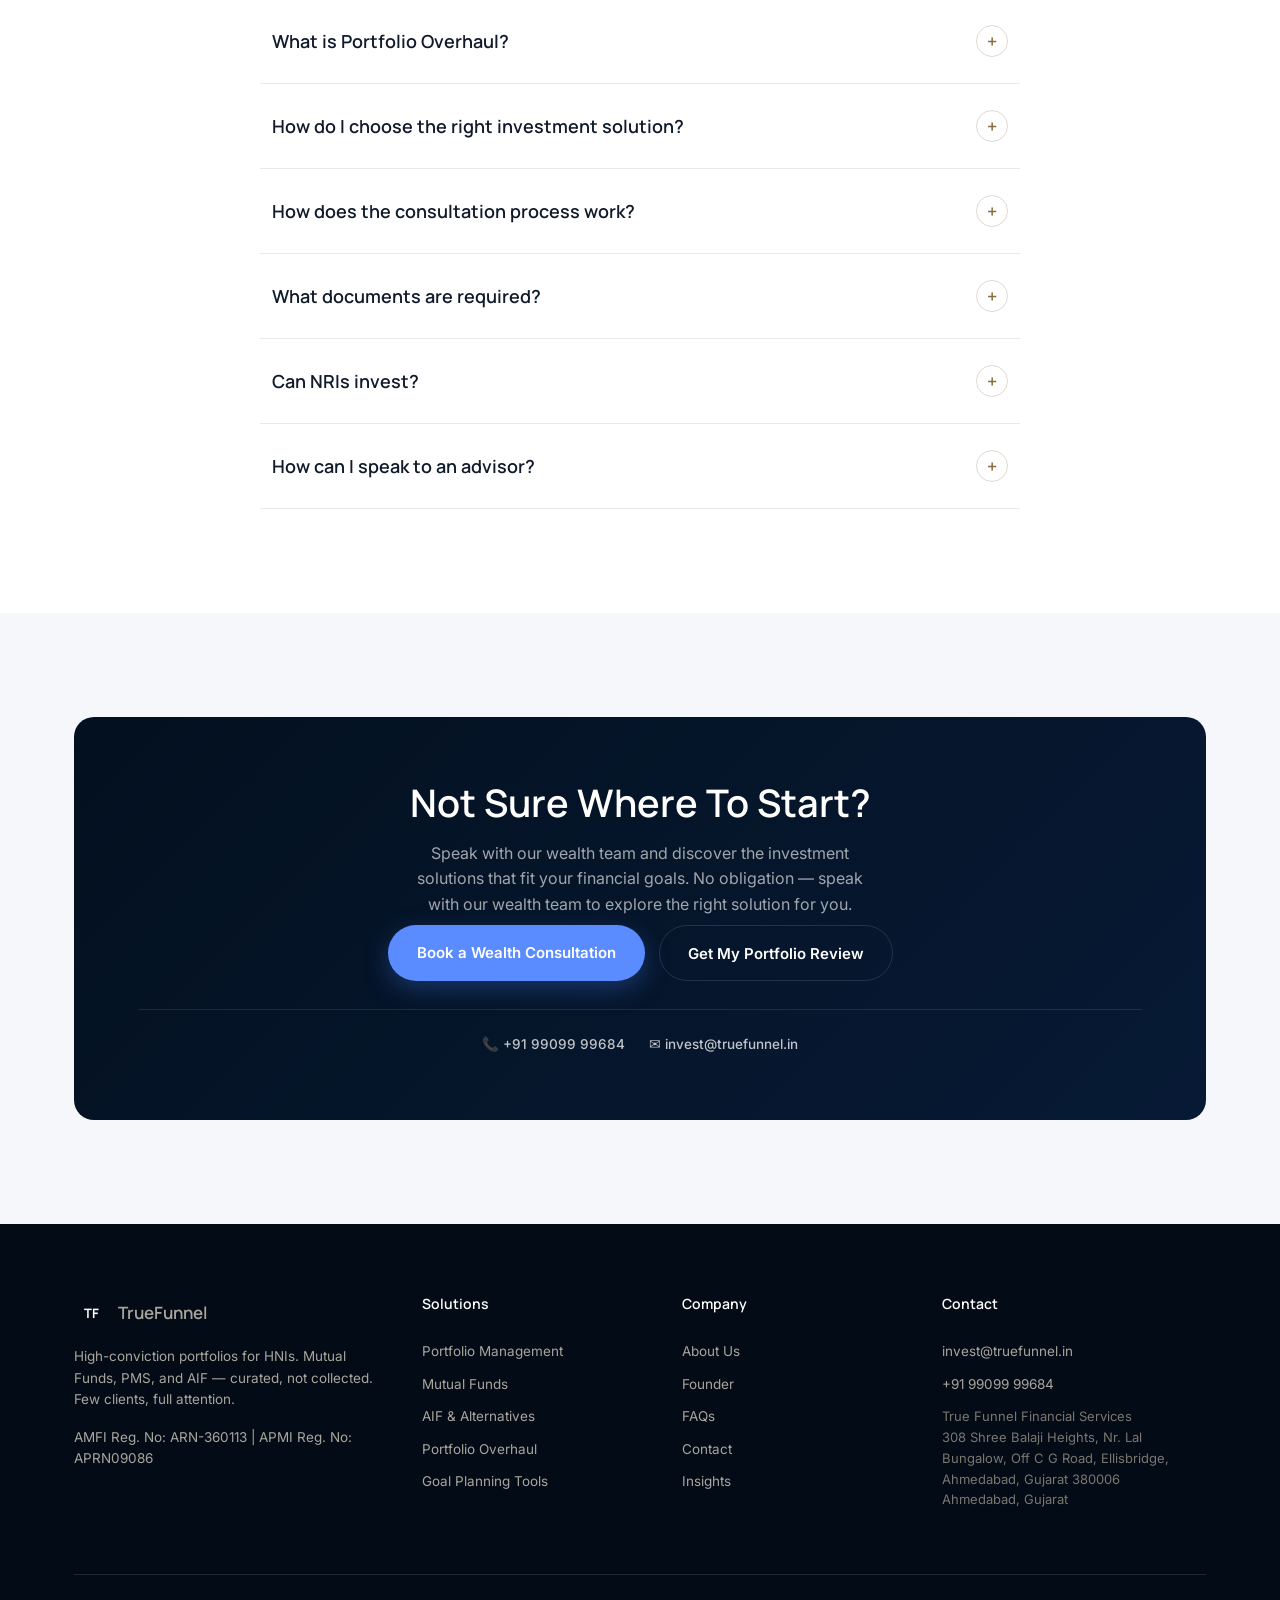
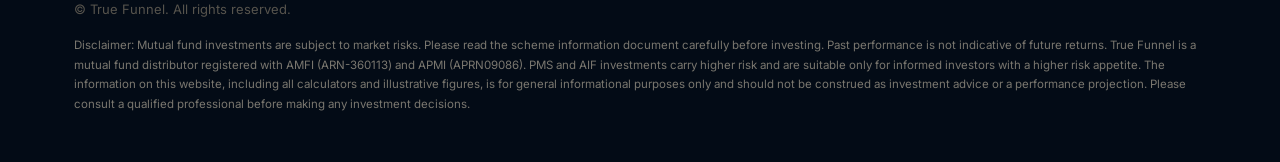
==== commit e233e126: "NRI Wealth-inspired design system: electric-blue color unification, dark/light section rhythm, edito" ====
--- a/products.html
+++ b/products.html
@@ -7,7 +7,7 @@
 <meta name="description" content="Explore True Funnel's investment solutions — Portfolio Management Services, Mutual Funds, AIF & Structured Products, and Portfolio Overhaul — matched to your goals, with calculators and a free advisor consultation.">
 <link rel="preconnect" href="https://fonts.googleapis.com">
 <link rel="preconnect" href="https://fonts.gstatic.com" crossorigin>
-<link href="https://fonts.googleapis.com/css2?family=Poppins:wght@400;500;600;700&family=Inter:wght@400;500;600;700&family=Manrope:wght@500;600;700;800&display=swap" rel="stylesheet">
+<link href="https://fonts.googleapis.com/css2?family=Inter:wght@400;500;600;700&family=Manrope:wght@500;600;700;800&display=swap" rel="stylesheet">
 <link rel="stylesheet" href="assets/styles.css">
 <link rel="stylesheet" href="assets/products.css">
 </head>
@@ -24,15 +24,15 @@
     <a href="index.html" class="logo"><span class="logo-mark">TF</span><span class="logo-text">TrueFunnel</span></a>
     <nav class="nav-links" id="navLinks">
       <a href="index.html#about">About</a>
-      <a href="index.html#services">Services</a>
-      <a href="products.html">Products</a>
-      <a href="index.html#founder">Founder</a>
+      <a href="products.html">Solutions</a>
+      <a href="index.html#process">How We Work</a>
       <a href="index.html#insights">Insights</a>
-      <a href="index.html#risk-profile">Risk Profile</a>
       <a href="index.html#tools">Tools</a>
-      <a href="#product-faq">FAQ</a>
     </nav>
-    <a href="index.html#contact" class="btn btn-primary btn-sm nav-cta">Book a Wealth Consultation</a>
+    <div class="nav-actions">
+      <a href="index.html#risk-profile" class="nav-link-cta">Risk Profile</a>
+      <a href="index.html#contact" class="btn btn-primary btn-sm nav-cta">Book a Wealth Consultation</a>
+    </div>
     <button class="nav-toggle" id="navToggle" aria-label="Toggle menu"><span></span><span></span><span></span></button>
   </div>
 </header>
--- a/assets/styles.css
+++ b/assets/styles.css
@@ -3,11 +3,11 @@
    base, teal + indigo accents, generous whitespace, minimal sharp buttons)
    ========================================================================== */
 :root{
-  --black:#0c1526;
-  --near-black:#101b30;
-  --panel-dark:#16233c;
+  --black:#030b16;
+  --near-black:#071a35;
+  --panel-dark:#0d2142;
   --white:#ffffff;
-  --offwhite:#f6f6f2;
+  --offwhite:#f5f7fa;
   --gray-50:#f2f2ee;
   --gray-100:#eaeae5;
   --gray-200:#dedad2;
@@ -20,6 +20,13 @@
   --teal-light:#e6f3f0;
   --indigo:#4352d1;
   --indigo-light:#eceeff;
+  --gold:#c9a86a;
+  --gold-dark:#a3844f;
+  --gold-text:#8a6d3f;
+  --gold-light:#f6efe2;
+  --electric:#5b8cff;
+  --electric-dark:#3f6fe0;
+  --electric-light:#eaf0ff;
   --border-light:rgba(255,255,255,0.12);
   --border-dark:rgba(12,21,38,0.1);
   --radius-sm:6px;
@@ -29,13 +36,17 @@
   --shadow-sm:0 2px 10px rgba(12,21,38,0.06);
   --shadow-md:0 12px 40px rgba(12,21,38,0.10);
   --shadow-lg:0 24px 70px rgba(12,21,38,0.16);
-  --font-display:'Poppins',sans-serif;
+  --font-display:'Manrope','Inter',sans-serif;
   --font-body:'Inter',sans-serif;
+  --font-heading:'Manrope','Inter',sans-serif;
+}
+@media (prefers-reduced-motion: reduce){
+  *,*::before,*::after{animation-duration:0.001ms !important;animation-iteration-count:1 !important;transition-duration:0.001ms !important;scroll-behavior:auto !important;}
 }
 
 *,*::before,*::after{box-sizing:border-box;}
 a:focus-visible,button:focus-visible,input:focus-visible,select:focus-visible,textarea:focus-visible,[tabindex]:focus-visible{
-  outline:2px solid var(--teal-dark);outline-offset:2px;
+  outline:2px solid var(--electric-dark);outline-offset:2px;
 }
 html{scroll-behavior:smooth;}
 body{
@@ -63,8 +74,8 @@
   white-space:nowrap;
 }
 .btn:hover{transform:translateY(-2px);}
-.btn-primary{background:var(--teal);color:var(--white);box-shadow:0 8px 24px rgba(47,143,130,0.35);}
-.btn-primary:hover{background:var(--teal-dark);}
+.btn-primary{background:var(--electric);color:var(--white);box-shadow:0 8px 24px rgba(63,111,224,0.35);}
+.btn-primary:hover{background:var(--electric-dark);}
 .btn-ghost-light{background:transparent;color:var(--white);border-color:var(--border-light);}
 .btn-ghost-light:hover{background:rgba(255,255,255,0.08);}
 .btn-ghost-dark{background:transparent;color:var(--ink);border-color:var(--gray-200);}
@@ -81,42 +92,104 @@
 .announce-bar .dot{margin:0 10px;opacity:.5;}
 
 /* ---------- Nav ---------- */
-.nav{position:sticky;top:0;z-index:60;background:rgba(255,255,255,0.92);backdrop-filter:blur(10px);border-bottom:1px solid var(--gray-100);}
-.nav-inner{display:flex;align-items:center;gap:28px;padding:16px 24px;}
+.nav{position:sticky;top:0;z-index:60;background:rgba(255,255,255,0.92);backdrop-filter:blur(10px);border-bottom:1px solid var(--gray-100);transition:box-shadow .25s ease;}
+.nav-inner{display:flex;align-items:center;gap:28px;padding:16px 24px;transition:padding .25s ease;}
+.nav.nav-scrolled .nav-inner{padding:10px 24px;}
+.nav.nav-scrolled{box-shadow:var(--shadow-sm);}
 .logo{display:flex;align-items:center;gap:10px;font-family:var(--font-display);font-weight:600;font-size:17px;}
 .logo-mark{width:34px;height:34px;border-radius:9px;background:var(--black);color:var(--white);display:flex;align-items:center;justify-content:center;font-size:13px;font-weight:700;}
-.nav-links{display:flex;gap:26px;margin-left:12px;flex:1;}
+.nav-links{display:flex;gap:30px;margin-left:16px;flex:1;}
 .nav-links a{font-size:14.5px;font-weight:500;color:var(--gray-600);transition:color .15s;}
 .nav-links a:hover{color:var(--black);}
-.nav-cta{margin-left:auto;}
-.nav-toggle{display:none;background:none;border:none;width:36px;height:30px;flex-direction:column;justify-content:space-between;padding:4px 0;}
-.nav-toggle span{display:block;height:2px;background:var(--black);border-radius:2px;}
+.nav-actions{margin-left:auto;display:flex;align-items:center;gap:22px;}
+.nav-link-cta{font-size:14px;font-weight:600;color:var(--ink);}
+.nav-link-cta:hover{color:var(--electric-dark);}
+.nav-cta{}
+.nav-toggle{display:none;background:none;border:none;width:36px;height:30px;flex-direction:column;justify-content:space-between;padding:4px 0;z-index:120;position:relative;}
+.nav-toggle span{display:block;height:2px;background:var(--black);border-radius:2px;transition:transform .25s ease, opacity .25s ease;}
+.nav.nav-open .nav-toggle span:nth-child(1){transform:translateY(9px) rotate(45deg);}
+.nav.nav-open .nav-toggle span:nth-child(2){opacity:0;}
+.nav.nav-open .nav-toggle span:nth-child(3){transform:translateY(-9px) rotate(-45deg);}
 
 /* ---------- Hero ---------- */
-.hero{background:linear-gradient(180deg, #ffffff 0%, var(--offwhite) 100%);color:var(--ink);padding:96px 0 76px;border-bottom:1px solid var(--gray-100);}
-.hero-grid{display:grid;grid-template-columns:1.15fr .85fr;gap:56px;align-items:center;}
-.hero-badge{display:inline-flex;align-items:center;gap:6px;background:var(--white);border:1px solid var(--gray-200);color:var(--gray-600);padding:8px 16px;border-radius:var(--radius-pill);font-size:13px;font-weight:500;margin-bottom:22px;box-shadow:var(--shadow-sm);}
-.hero h1{font-size:56px;color:var(--ink);margin-bottom:22px;letter-spacing:-0.01em;}
-.hero-sub{color:var(--ink);font-size:18px;font-weight:500;margin-bottom:14px;}
-.hero-body{color:var(--gray-600);font-size:16px;max-width:520px;margin-bottom:32px;}
+.hero{background:radial-gradient(140% 120% at 15% 0%, var(--near-black) 0%, var(--black) 65%);color:var(--white);padding:100px 0 84px;overflow:hidden;}
+.hero-grid{display:grid;grid-template-columns:1.15fr .85fr;gap:56px;align-items:center;perspective:1200px;}
+.hero-badge{display:inline-flex;align-items:center;gap:6px;background:rgba(255,255,255,0.06);border:1px solid var(--border-light);color:rgba(255,255,255,0.8);padding:8px 16px;border-radius:var(--radius-pill);font-size:13px;font-weight:500;margin-bottom:22px;backdrop-filter:blur(4px);}
+.hero h1{font-family:var(--font-heading);font-size:58px;line-height:1.06;color:var(--white);margin-bottom:22px;letter-spacing:-0.02em;}
+.hero-sub{color:rgba(255,255,255,0.92);font-size:18px;font-weight:500;margin-bottom:14px;}
+.hero-body{color:rgba(255,255,255,0.6);font-size:16px;max-width:520px;margin-bottom:32px;}
 .hero-cta-row{display:flex;gap:14px;flex-wrap:wrap;}
-
-.hero-panel{background:var(--panel-dark);border:1px solid var(--border-light);border-radius:var(--radius-lg);padding:28px;box-shadow:var(--shadow-lg);}
-.panel-head{display:flex;justify-content:space-between;align-items:center;margin-bottom:22px;}
-.pill-dot{font-size:11.5px;font-weight:600;color:var(--teal);letter-spacing:.06em;}
-.panel-title{font-size:12.5px;color:var(--gray-400);text-transform:uppercase;letter-spacing:.06em;}
-.panel-stats{display:grid;grid-template-columns:1fr 1fr;gap:20px 16px;margin-bottom:22px;}
-.panel-stat strong{display:block;font-family:var(--font-display);font-size:28px;color:var(--white);}
-.panel-stat span{font-size:12.5px;color:var(--gray-400);}
-.panel-foot{background:rgba(47,143,130,0.14);color:#7fd6c6;border-radius:var(--radius-sm);padding:12px 14px;font-size:13.5px;font-weight:500;}
-
-/* ---------- Marquee ---------- */
-.marquee-wrap{background:var(--teal);overflow:hidden;padding:13px 0;}
-.marquee-track{display:inline-flex;white-space:nowrap;animation:scroll-left 32s linear infinite;color:var(--white);font-size:14px;font-weight:500;}
+.hero-credibility{margin-top:26px;font-size:13px;color:rgba(255,255,255,0.5);display:flex;align-items:center;gap:10px;flex-wrap:wrap;}
+.hero-credibility strong{color:var(--white);font-weight:600;}
+.hero-credibility .dot{opacity:.4;}
+
+/* Wealth Architecture — CSS-3D glass/metal hero visual */
+.wealth-arch{position:relative;background:radial-gradient(120% 130% at 30% 10%, var(--panel-dark) 0%, var(--black) 70%);border-radius:var(--radius-lg);padding:40px 28px;box-shadow:var(--shadow-lg);transform-style:preserve-3d;transition:transform .4s ease;min-height:420px;display:flex;flex-direction:column;align-items:center;justify-content:center;}
+.wealth-arch::before{content:'';position:absolute;inset:0;border-radius:var(--radius-lg);border:1px solid rgba(201,168,106,0.22);pointer-events:none;}
+.wealth-arch-core{position:relative;width:150px;height:150px;border-radius:50%;background:radial-gradient(circle at 35% 30%, rgba(91,140,255,0.55), rgba(13,33,66,0.9) 60%, rgba(3,11,22,1) 100%);box-shadow:0 0 60px rgba(91,140,255,0.25), inset 0 0 30px rgba(255,255,255,0.08), 0 30px 50px rgba(0,0,0,0.5);animation:arch-rotate 22s linear infinite;border:1px solid rgba(201,168,106,0.35);}
+.wealth-arch-core::before{content:'';position:absolute;inset:14px;border-radius:50%;border:1px solid rgba(255,255,255,0.12);}
+.wealth-arch-core::after{content:'';position:absolute;top:14%;left:20%;width:36%;height:22%;border-radius:50%;background:rgba(255,255,255,0.18);filter:blur(6px);}
+@keyframes arch-rotate{from{transform:rotateY(0deg);}to{transform:rotateY(360deg);}}
+.wealth-arch-canvas{position:absolute;inset:0;width:100%;height:100%;z-index:1;}
+.wealth-arch.has-webgl .wealth-arch-core{display:none;}
+.wealth-arch-nodes{position:absolute;inset:0;z-index:2;}
+.arch-node{position:absolute;display:flex;flex-direction:column;align-items:center;gap:6px;animation:arch-float 6s ease-in-out infinite;}
+.arch-node span{background:rgba(255,255,255,0.06);border:1px solid rgba(255,255,255,0.14);color:rgba(255,255,255,0.85);font-size:11.5px;font-weight:600;padding:6px 12px;border-radius:var(--radius-pill);backdrop-filter:blur(4px);white-space:nowrap;}
+.arch-node-1{top:6%;left:6%;animation-delay:0s;}
+.arch-node-2{top:10%;right:2%;animation-delay:1.2s;}
+.arch-node-3{bottom:20%;left:0;animation-delay:2.4s;}
+.arch-node-4{bottom:4%;right:10%;animation-delay:3.6s;}
+.arch-node-5{top:44%;left:-4%;animation-delay:.8s;}
+@keyframes arch-float{0%,100%{transform:translateY(0);}50%{transform:translateY(-8px);}}
+.wealth-arch-foot{position:relative;margin-top:28px;text-align:center;color:rgba(255,255,255,0.45);font-size:11px;letter-spacing:.05em;text-transform:uppercase;}
+@media (hover:hover){
+  .wealth-arch:hover{transform:rotateY(-3deg) rotateX(2deg);}
+}
+@keyframes arch-entrance{from{opacity:0;transform:translateY(18px) scale(.97);}to{opacity:1;transform:translateY(0) scale(1);}}
+.reveal-3d{animation:arch-entrance 1s ease both;}
+@media (prefers-reduced-motion: reduce){ .reveal-3d{animation:none;} }
+
+/* ---------- How We Work ---------- */
+.process-row{display:grid;grid-template-columns:repeat(4,1fr);gap:28px;}
+.process-step{padding:24px 0;border-top:2px solid var(--gold);}
+.process-num{font-family:var(--font-heading);font-size:13px;font-weight:700;color:var(--gold-text);letter-spacing:.05em;margin-bottom:14px;}
+.process-step h3{font-size:17px;margin-bottom:8px;}
+.process-step p{font-size:13.5px;margin:0;}
+
+/* ---------- Marquee (True Funnel Approach) ---------- */
+.marquee-wrap{background:var(--near-black);overflow:hidden;padding:18px 0;border-top:1px solid rgba(255,255,255,0.06);border-bottom:1px solid rgba(255,255,255,0.06);}
+.marquee-track{display:inline-flex;white-space:nowrap;animation:scroll-left 36s linear infinite;color:rgba(255,255,255,0.9);font-size:14px;font-weight:600;letter-spacing:.02em;}
 .marquee-track span{padding:0 4px;}
-.marquee-track b{font-weight:700;}
-.marquee-track .sep{opacity:.6;padding:0 18px;}
+.marquee-track b{font-weight:700;color:var(--gold);}
+.marquee-track .sep{opacity:.5;padding:0 22px;color:var(--gray-500);}
 @keyframes scroll-left{from{transform:translateX(0);}to{transform:translateX(-50%);}}
+@media (prefers-reduced-motion: reduce){ .marquee-track{animation:none;} }
+
+/* ---------- Trust strip ---------- */
+.trust-strip{background:var(--white);padding:52px 0;border-bottom:1px solid var(--gray-100);}
+.trust-strip-grid{display:grid;grid-template-columns:repeat(4,1fr);gap:28px;}
+.trust-item{display:flex;align-items:center;gap:16px;}
+.trust-item strong{display:block;font-family:var(--font-heading);font-size:28px;color:var(--ink);}
+.trust-item span{font-size:12.5px;color:var(--gray-500);}
+.icon-3d{width:52px;height:52px;border-radius:var(--radius-md);flex-shrink:0;position:relative;background:linear-gradient(145deg, var(--panel-dark), var(--black));box-shadow:inset 0 1px 0 rgba(255,255,255,0.14), 0 8px 18px rgba(3,11,22,0.25);perspective:300px;}
+.icon-3d::before{content:'';position:absolute;inset:0;border-radius:var(--radius-md);background:linear-gradient(135deg, rgba(255,255,255,0.16) 0%, rgba(255,255,255,0) 45%);}
+.icon-3d::after{content:'';position:absolute;inset:0;border-radius:var(--radius-md);border:1px solid rgba(201,168,106,0.3);}
+.icon-3d-glyph{position:absolute;inset:0;display:flex;align-items:center;justify-content:center;}
+.icon-3d-glyph span{display:block;background:var(--electric);border-radius:2px;}
+/* clock/time pillar */
+.icon-time .icon-3d-glyph span{width:2px;height:16px;background:var(--gold);border-radius:1px;position:relative;}
+.icon-time .icon-3d-glyph span::before{content:'';position:absolute;left:-9px;top:-9px;width:20px;height:20px;border-radius:50%;border:1.5px solid rgba(255,255,255,0.35);}
+/* network / people */
+.icon-network .icon-3d-glyph{gap:4px;}
+.icon-network .icon-3d-glyph span{width:6px;height:6px;border-radius:50%;background:var(--electric);box-shadow:10px -6px 0 var(--gold), -10px -6px 0 rgba(255,255,255,0.4), 0 8px 0 rgba(255,255,255,0.25);}
+/* layered portfolio */
+.icon-layers .icon-3d-glyph{flex-direction:column;gap:3px;}
+.icon-layers .icon-3d-glyph span{width:22px;height:4px;border-radius:2px;}
+.icon-layers .icon-3d-glyph span:nth-child(1){background:var(--electric);}
+.icon-layers .icon-3d-glyph span:nth-child(2){background:var(--gold);width:17px;}
+.icon-layers .icon-3d-glyph span:nth-child(3){background:rgba(255,255,255,0.4);width:12px;}
+/* connected nodes */
+.icon-nodes .icon-3d-glyph span{width:5px;height:5px;border-radius:50%;background:var(--gold);box-shadow:9px 8px 0 var(--electric), -9px 8px 0 rgba(255,255,255,0.4), 0 -9px 0 rgba(255,255,255,0.25);}
 
 /* ---------- Sections generic ---------- */
 .section{padding:104px 0;}
@@ -124,8 +197,13 @@
 .section-dark{background:var(--black);color:var(--white);}
 .section-dark p{color:rgba(255,255,255,0.62);}
 .section-dark h2,.section-dark h3{color:var(--white);}
-.eyebrow{display:inline-block;font-size:12.5px;font-weight:600;letter-spacing:.08em;text-transform:uppercase;color:var(--teal-dark);margin-bottom:14px;}
-.eyebrow-light{color:#7fd6c6;}
+.section-dark .muted-sm,.section-dark .check-list li{color:rgba(255,255,255,0.7);}
+/* White "island" cards keep their normal light-card text colors even inside a dark section */
+.service-card h3,.quicklink-card h4,.health-widget h3,.lead-form-card h3{color:var(--ink);}
+.service-card p,.quicklink-card p,.health-widget p,.lead-form-card p{color:var(--gray-600);}
+.health-widget .muted-sm,.lead-form-card .muted-sm{color:var(--gray-500);}
+.eyebrow{display:inline-block;font-size:12.5px;font-weight:600;letter-spacing:.08em;text-transform:uppercase;color:var(--electric-dark);margin-bottom:14px;}
+.eyebrow-light{color:#a9c2ff;}
 .section-head{max-width:640px;margin:0 auto 56px;text-align:center;}
 .section-sub{font-size:16.5px;}
 .light-sub{color:rgba(255,255,255,0.62);}
@@ -141,47 +219,81 @@
 .philosophy-attr{display:block;color:var(--gray-400);font-size:13px;margin-bottom:26px;}
 .philosophy-list{display:flex;flex-direction:column;gap:12px;}
 .philosophy-list li{position:relative;padding-left:20px;font-size:14.5px;color:rgba(255,255,255,0.8);}
-.philosophy-list li::before{content:'';position:absolute;left:0;top:8px;width:8px;height:8px;border-radius:50%;background:var(--teal);}
+.philosophy-list li::before{content:'';position:absolute;left:0;top:8px;width:8px;height:8px;border-radius:50%;background:var(--electric);}
 .about-closer{text-align:center;font-size:19px;color:var(--ink);border-top:1px solid var(--gray-100);padding-top:40px;}
 
-/* ---------- Services ---------- */
+/* ---------- Solutions (formerly Services) ---------- */
 .service-grid{display:grid;grid-template-columns:repeat(2,1fr);gap:24px;margin-bottom:24px;}
-.service-card{background:var(--white);border:1px solid var(--gray-100);border-radius:var(--radius-lg);padding:32px;transition:transform .2s ease, box-shadow .2s ease;}
-.service-card:hover{transform:translateY(-4px);box-shadow:var(--shadow-md);}
-.service-icon{width:52px;height:52px;border-radius:var(--radius-sm);background:var(--teal-light);display:flex;align-items:center;justify-content:center;font-size:24px;margin-bottom:18px;}
+.service-card{background:var(--white);border:1px solid var(--gray-100);border-radius:var(--radius-lg);padding:32px;transition:transform .25s ease, box-shadow .25s ease, border-color .25s ease;perspective:600px;}
+.service-card:hover{transform:translateY(-6px);box-shadow:var(--shadow-md);border-color:rgba(201,168,106,0.4);}
+.service-card:hover .solution-icon-3d{transform:rotateY(14deg) rotateX(-6deg);}
+.service-card:hover .ql-arrow, .service-card:hover .card-arrow{transform:translateX(4px);}
 .service-card h3{font-size:19px;margin-bottom:10px;}
 .service-card p{font-size:14.5px;margin-bottom:18px;}
 .tag-row{display:flex;flex-wrap:wrap;gap:8px;}
 .tag-row span{font-size:12px;font-weight:600;background:var(--gray-50);color:var(--gray-600);padding:6px 12px;border-radius:var(--radius-pill);}
 
+.solution-icon-3d{width:56px;height:56px;border-radius:var(--radius-md);position:relative;margin-bottom:20px;background:linear-gradient(145deg, var(--panel-dark), var(--black));box-shadow:inset 0 1px 0 rgba(255,255,255,0.14), 0 10px 20px rgba(3,11,22,0.22);transform-style:preserve-3d;transition:transform .35s ease;}
+.solution-icon-3d::before{content:'';position:absolute;inset:0;border-radius:var(--radius-md);background:linear-gradient(135deg, rgba(255,255,255,0.18) 0%, rgba(255,255,255,0) 50%);}
+.solution-icon-3d::after{content:'';position:absolute;inset:0;border-radius:var(--radius-md);border:1px solid rgba(201,168,106,0.3);}
+.solution-icon-3d .glyph{position:absolute;inset:0;display:flex;align-items:center;justify-content:center;}
+/* PMS — stacked glass layers */
+.icon-pms .glyph{flex-direction:column;gap:3px;}
+.icon-pms .glyph span{width:26px;height:5px;border-radius:2px;background:rgba(91,140,255,0.85);}
+.icon-pms .glyph span:nth-child(2){width:20px;background:rgba(201,168,106,0.85);margin-left:6px;}
+.icon-pms .glyph span:nth-child(3){width:14px;background:rgba(255,255,255,0.5);margin-left:12px;}
+/* Mutual Funds — diversified nodes around a core */
+.icon-mf .glyph span{width:8px;height:8px;border-radius:50%;background:var(--gold);box-shadow:12px -10px 0 3px rgba(91,140,255,0.85), -12px -10px 0 1px rgba(255,255,255,0.4), 12px 10px 0 1px rgba(255,255,255,0.4), -12px 10px 0 3px rgba(91,140,255,0.6);}
+/* AIF — vault / private-market architecture */
+.icon-aif .glyph span{width:24px;height:24px;background:rgba(201,168,106,0.18);border:1.5px solid var(--gold);clip-path:polygon(50% 0%, 100% 25%, 100% 75%, 50% 100%, 0% 75%, 0% 25%);position:relative;}
+.icon-aif .glyph span::after{content:'';position:absolute;inset:7px;border-radius:50%;border:1px solid rgba(91,140,255,0.7);}
+/* Portfolio Overhaul — blocks realigning */
+.icon-overhaul .glyph{display:grid;grid-template-columns:repeat(2,9px);gap:3px;}
+.icon-overhaul .glyph span{width:9px;height:9px;border-radius:2px;background:rgba(255,255,255,0.5);}
+.icon-overhaul .glyph span:nth-child(1){background:rgba(91,140,255,0.9);transform:rotate(-8deg) translate(-1px,-1px);}
+.icon-overhaul .glyph span:nth-child(4){background:var(--gold);}
+
 .quicklink-grid{display:grid;grid-template-columns:repeat(3,1fr);gap:20px;margin-top:24px;}
 .quicklink-card{display:flex;align-items:center;gap:16px;background:var(--white);border:1px solid var(--gray-100);border-radius:var(--radius-md);padding:20px;transition:border-color .2s, transform .2s;}
-.quicklink-card:hover{border-color:var(--teal);transform:translateY(-3px);}
+.quicklink-card:hover{border-color:var(--electric);transform:translateY(-3px);}
 .ql-icon{width:44px;height:44px;border-radius:var(--radius-sm);background:var(--indigo-light);display:flex;align-items:center;justify-content:center;font-size:20px;flex-shrink:0;}
 .quicklink-card h4{font-size:15px;margin-bottom:4px;}
 .quicklink-card p{font-size:13px;margin:0;}
-.ql-arrow{margin-left:auto;color:var(--teal);font-weight:700;}
+.ql-arrow{margin-left:auto;color:var(--electric);font-weight:700;}
 
 /* ---------- Founder ---------- */
 .founder-grid{display:grid;grid-template-columns:.5fr 1fr;gap:56px;align-items:center;}
-.founder-photo{aspect-ratio:1;border-radius:var(--radius-lg);background:linear-gradient(135deg,var(--teal),var(--indigo));display:flex;align-items:center;justify-content:center;font-family:var(--font-display);font-size:64px;font-weight:600;color:var(--white);}
-.founder-role{color:var(--teal);font-weight:600;font-size:15px;margin-bottom:20px;}
+.founder-photo{aspect-ratio:1;border-radius:var(--radius-lg);background:linear-gradient(135deg, var(--panel-dark), var(--black));display:flex;align-items:center;justify-content:center;font-family:var(--font-heading);font-size:64px;font-weight:600;color:var(--white);position:relative;box-shadow:var(--shadow-lg);}
+.founder-photo::after{content:'';position:absolute;inset:0;border-radius:var(--radius-lg);border:1px solid rgba(201,168,106,0.3);}
+.founder-role{color:var(--electric-dark);font-weight:600;font-size:15px;margin-bottom:20px;}
+.founder-blocks{display:grid;grid-template-columns:repeat(3,1fr);gap:14px;margin:22px 0 26px;}
+.founder-block{background:var(--offwhite);border-radius:var(--radius-md);padding:16px 18px;}
+.founder-block strong{display:block;font-size:13.5px;color:var(--ink);margin-bottom:3px;}
+.founder-block span{font-size:12px;color:var(--gray-500);}
+.founder-summary{font-size:15px;color:var(--gray-600);margin-bottom:18px;}
+.founder-story-toggle{background:none;border:none;color:var(--electric-dark);font-weight:600;font-size:14px;padding:0;}
+.founder-story-toggle:hover{text-decoration:underline;}
+.founder-full-bio{max-height:0;overflow:hidden;transition:max-height .4s ease;}
+.founder-full-bio.open{max-height:900px;}
+.founder-full-bio p{margin-top:16px;}
 
 /* ---------- Health check widget ---------- */
 .health-grid{display:grid;grid-template-columns:1fr 1fr;gap:64px;align-items:center;}
 .check-list{display:flex;flex-direction:column;gap:10px;margin:20px 0;}
 .check-list li{font-size:14.5px;color:var(--ink);font-weight:500;}
-.social-proof{display:inline-block;background:var(--teal-light);color:var(--teal-dark);font-weight:600;font-size:13px;padding:8px 14px;border-radius:var(--radius-pill);margin-bottom:8px;}
+.social-proof{display:inline-block;background:var(--electric-light);color:var(--electric-dark);font-weight:600;font-size:13px;padding:8px 14px;border-radius:var(--radius-pill);margin-bottom:8px;}
 .muted-sm{font-size:13px;color:var(--gray-500);}
 
 .health-widget,.risk-widget{background:var(--white);border-radius:var(--radius-lg);box-shadow:var(--shadow-lg);padding:32px;border:1px solid var(--gray-100);}
+.health-visual{width:140px;height:140px;margin:0 auto 20px;}
+.health-visual[hidden]{display:none;}
 .risk-widget{background:var(--near-black);border-color:var(--border-light);}
 .hw-progress{margin-bottom:24px;}
 .hw-progress span{font-size:12px;font-weight:700;letter-spacing:.06em;color:var(--gray-500);}
 .risk-widget .hw-progress span{color:var(--gray-400);}
 .hw-bar{height:6px;background:var(--gray-100);border-radius:var(--radius-pill);margin-top:10px;overflow:hidden;}
 .risk-widget .hw-bar{background:rgba(255,255,255,0.1);}
-.hw-bar-fill{height:100%;width:25%;background:var(--teal);border-radius:var(--radius-pill);transition:width .3s ease;}
+.hw-bar-fill{height:100%;width:25%;background:var(--electric);border-radius:var(--radius-pill);transition:width .3s ease;}
 .hw-step h3{font-size:20px;margin-bottom:6px;}
 .risk-widget h3{color:var(--white);}
 .hw-hint{font-size:13.5px;color:var(--gray-500);margin-bottom:20px;}
@@ -189,94 +301,118 @@
 .asset-grid{display:grid;grid-template-columns:repeat(3,1fr);gap:10px;margin-bottom:24px;}
 .asset-chip{display:flex;flex-direction:column;align-items:center;gap:6px;padding:16px 8px;border:1.5px solid var(--gray-100);border-radius:var(--radius-md);background:var(--white);font-size:12px;font-weight:600;color:var(--gray-600);transition:all .15s;}
 .asset-chip span{line-height:1.2;text-align:center;}
-.asset-chip:hover{border-color:var(--teal);}
-.asset-chip.selected{border-color:var(--teal);background:var(--teal-light);color:var(--teal-dark);}
+.asset-chip:hover{border-color:var(--electric);}
+.asset-chip.selected{border-color:var(--electric);background:var(--electric-light);color:var(--electric-dark);}
 
 .option-list{display:flex;flex-direction:column;gap:10px;margin-bottom:8px;}
 .option-row{text-align:left;padding:16px 18px;border:1.5px solid var(--gray-100);border-radius:var(--radius-md);background:var(--white);font-size:14.5px;font-weight:500;color:var(--ink);transition:all .15s;}
-.option-row:hover{border-color:var(--teal);}
-.option-row.selected{border-color:var(--teal);background:var(--teal-light);}
+.option-row:hover{border-color:var(--electric);}
+.option-row.selected{border-color:var(--electric);background:var(--electric-light);}
 .risk-widget .option-row{background:var(--panel-dark);border-color:var(--border-light);color:var(--white);}
-.risk-widget .option-row:hover,.risk-widget .option-row.selected{border-color:var(--teal);background:rgba(47,143,130,0.18);}
+.risk-widget .option-row:hover,.risk-widget .option-row.selected{border-color:var(--electric);background:rgba(91,140,255,0.18);}
 
 .hw-result{text-align:center;}
 .score-ring{position:relative;width:120px;height:120px;margin:0 auto 20px;}
 .score-ring svg{width:100%;height:100%;transform:rotate(-90deg);}
 .ring-bg{fill:none;stroke:var(--gray-100);stroke-width:9;}
 .risk-widget .ring-bg{stroke:rgba(255,255,255,0.1);}
-.ring-fg{fill:none;stroke:var(--teal);stroke-width:9;stroke-linecap:round;stroke-dasharray:326.7;stroke-dashoffset:326.7;transition:stroke-dashoffset 1s ease;}
+.ring-fg{fill:none;stroke:var(--electric);stroke-width:9;stroke-linecap:round;stroke-dasharray:326.7;stroke-dashoffset:326.7;transition:stroke-dashoffset 1s ease;}
 .score-num{position:absolute;inset:0;display:flex;align-items:baseline;justify-content:center;gap:2px;}
 .score-num strong{font-family:var(--font-display);font-size:32px;}
 .score-num span{font-size:13px;color:var(--gray-500);}
 
 /* ---------- Calculators ---------- */
-.calc-grid{display:grid;grid-template-columns:1fr 1fr;gap:24px;margin-bottom:24px;}
+.calc-grid{display:grid;grid-template-columns:repeat(3,1fr);gap:24px;margin-bottom:24px;}
 .calc-card{background:var(--white);border:1px solid var(--gray-100);border-radius:var(--radius-lg);padding:30px;}
 .calc-card h3{font-size:18px;margin-bottom:22px;}
 .calc-field{margin-bottom:20px;}
 .calc-field-head{display:flex;justify-content:space-between;font-size:13px;font-weight:600;margin-bottom:10px;}
 .calc-field-head label{color:var(--gray-600);}
-.calc-val{color:var(--teal-dark);}
-input[type="range"]{width:100%;accent-color:var(--teal);height:5px;}
-.calc-result{background:var(--teal-light);border-radius:var(--radius-md);padding:20px;margin-top:22px;display:flex;flex-direction:column;gap:4px;}
-.calc-result-label{font-size:12px;font-weight:600;color:var(--teal-dark);text-transform:uppercase;letter-spacing:.05em;}
+.calc-val{color:var(--electric-dark);}
+input[type="range"]{width:100%;accent-color:var(--electric);height:5px;}
+.calc-result{background:var(--electric-light);border-radius:var(--radius-md);padding:20px;margin-top:22px;display:flex;flex-direction:column;gap:4px;}
+.calc-result-label{font-size:12px;font-weight:600;color:var(--electric-dark);text-transform:uppercase;letter-spacing:.05em;}
 .calc-result-num{font-family:var(--font-display);font-size:30px;color:var(--ink);}
 .calc-result-sub{font-size:12.5px;color:var(--gray-600);}
 
-.gap-card{background:var(--near-black);color:var(--white);border-radius:var(--radius-lg);padding:36px;margin-bottom:56px;}
-.gap-head h3{color:var(--white);margin-bottom:6px;}
-.gap-head p{color:rgba(255,255,255,0.6);margin-bottom:26px;}
-.gap-fields{display:grid;grid-template-columns:repeat(2,1fr);gap:20px 28px;margin-bottom:8px;}
-.gap-card .calc-field-head label{color:rgba(255,255,255,0.72);}
-.gap-card .calc-val{color:#7fd6c6;}
-.gap-result{margin-top:24px;background:rgba(47,143,130,0.16);border-radius:var(--radius-md);padding:22px;}
-.gap-result .calc-result-label{color:#7fd6c6;}
-.gap-num{color:var(--white);font-size:34px;}
-.gap-result .calc-result-sub{color:rgba(255,255,255,0.6);}
-
-.more-tools-title{font-size:18px;margin:8px 0 20px;}
-.more-tools-grid{display:grid;grid-template-columns:repeat(4,1fr);gap:16px;}
-.tool-card{text-align:left;background:var(--white);border:1px solid var(--gray-100);border-radius:var(--radius-md);padding:20px;display:flex;flex-direction:column;gap:8px;font-size:20px;transition:all .18s;}
-.tool-card:hover{border-color:var(--teal);transform:translateY(-3px);box-shadow:var(--shadow-sm);}
-.tool-card span{font-family:var(--font-display);font-size:14.5px;font-weight:600;color:var(--ink);}
-.tool-card small{font-size:12px;color:var(--gray-500);font-weight:400;line-height:1.4;}
+.tools-hero{padding-bottom:0;}
+.tools-page-grid{display:grid;grid-template-columns:repeat(3,1fr);gap:24px;}
 
 /* ---------- Risk profile ---------- */
 .risk-grid{display:grid;grid-template-columns:.9fr 1.1fr;gap:56px;align-items:center;}
+.risk-shapes{display:grid;grid-template-columns:repeat(4,1fr);gap:14px;margin-bottom:24px;}
+.risk-shape{background:var(--panel-dark);border:1px solid var(--border-light);border-radius:var(--radius-md);padding:18px 10px;text-align:center;transition:transform .3s ease, border-color .3s ease, background .3s ease;perspective:400px;}
+.risk-shape-obj{width:38px;height:38px;margin:0 auto 12px;position:relative;transform-style:preserve-3d;transition:transform .5s ease;}
+.risk-shape span{display:block;font-size:11.5px;font-weight:600;color:rgba(255,255,255,0.7);}
+.risk-shape.active{border-color:var(--gold);background:rgba(201,168,106,0.1);}
+.risk-shape.active span{color:var(--white);}
+.risk-shape:hover .risk-shape-obj,.risk-shape.active .risk-shape-obj{transform:rotateY(25deg) rotateX(-12deg);}
+/* Conservative — stable cube */
+.shape-conservative .risk-shape-obj{background:linear-gradient(145deg, rgba(255,255,255,0.18), rgba(91,140,255,0.35));border-radius:4px;border:1px solid rgba(91,140,255,0.5);}
+/* Moderate — balanced sphere */
+.shape-moderate .risk-shape-obj{border-radius:50%;background:radial-gradient(circle at 35% 30%, rgba(255,255,255,0.35), rgba(201,168,106,0.4) 70%);border:1px solid rgba(201,168,106,0.5);}
+/* Growth — ascending structure */
+.shape-growth .risk-shape-obj{background:none;}
+.shape-growth .risk-shape-obj::before,.shape-growth .risk-shape-obj::after{content:'';position:absolute;bottom:0;border-radius:2px;background:linear-gradient(180deg, rgba(91,140,255,0.7), rgba(201,168,106,0.6));}
+.shape-growth .risk-shape-obj::before{left:2px;width:9px;height:20px;}
+.shape-growth .risk-shape-obj::after{left:14px;width:9px;height:34px;}
+/* Aggressive — dynamic angular structure */
+.shape-aggressive .risk-shape-obj{background:linear-gradient(135deg, rgba(201,168,106,0.7), rgba(91,140,255,0.5));clip-path:polygon(50% 0%, 100% 100%, 0% 100%);}
+
+/* ---------- Insights (editorial) ---------- */
+.insights-grid{display:grid;grid-template-columns:1.3fr 1fr;grid-template-rows:auto auto;gap:32px;}
+.insight-card{padding-top:22px;border-top:2px solid var(--gray-200);}
+.insight-featured{grid-row:1 / 3;}
+.insight-featured h3{font-size:28px;}
+.insight-featured p{font-size:15.5px;max-width:480px;}
+.insight-tag{display:block;font-size:12px;font-weight:700;letter-spacing:.05em;text-transform:uppercase;color:var(--gold-text);margin-bottom:12px;}
+.insight-card h3{font-family:var(--font-heading);font-size:19px;margin-bottom:10px;}
+.insight-card p{font-size:14px;margin:0;}
 
 /* ---------- FAQ ---------- */
 .faq-list{max-width:760px;margin:0 auto;}
-.faq-item{border-bottom:1px solid var(--gray-100);}
-.faq-q{width:100%;display:flex;justify-content:space-between;align-items:center;background:none;border:none;padding:22px 4px;font-size:16px;font-weight:600;text-align:left;color:var(--ink);}
-.faq-q span{color:var(--teal);font-size:20px;transition:transform .2s;}
-.faq-item.open .faq-q span{transform:rotate(45deg);}
-.faq-a{max-height:0;overflow:hidden;transition:max-height .25s ease;}
+.faq-item{border-bottom:1px solid var(--gray-100);transition:background .2s ease;}
+.faq-item:hover{background:var(--offwhite);}
+.faq-q{width:100%;display:flex;justify-content:space-between;align-items:center;gap:20px;background:none;border:none;padding:26px 12px;font-family:var(--font-heading);font-size:18px;font-weight:600;text-align:left;color:var(--ink);}
+.faq-q span{flex-shrink:0;width:32px;height:32px;border-radius:50%;border:1px solid var(--gray-200);color:var(--gold-text);font-size:18px;display:flex;align-items:center;justify-content:center;transition:transform .2s, border-color .2s;}
+.faq-item.open .faq-q span{transform:rotate(45deg);border-color:var(--gold);}
+.faq-a{max-height:0;overflow:hidden;transition:max-height .3s ease;}
 .faq-item.open .faq-a{max-height:400px;}
-.faq-a p{padding:0 4px 22px;font-size:14.5px;}
+.faq-a p{padding:0 12px 26px;font-size:15px;max-width:600px;line-height:1.7;}
+
+/* ---------- Calculators: shared descriptive text (calc-engine.js output) ---------- */
+.calc-desc{font-size:13px;color:var(--gray-500);margin-top:-14px;margin-bottom:18px;}
+.calc-note{font-size:12px;color:var(--gray-500);margin-top:14px;margin-bottom:0;}
+
+/* ---------- Shared final CTA block (index.html + tools.html) ---------- */
+.final-cta{background:linear-gradient(135deg, var(--panel-dark) 0%, var(--black) 100%);color:var(--white);border-radius:var(--radius-lg);padding:64px;text-align:center;}
+.final-cta h2{color:var(--white);font-family:var(--font-heading);}
+.final-cta p{color:rgba(255,255,255,0.62);max-width:480px;margin:0 auto 8px;}
+.final-cta-row{display:flex;gap:14px;justify-content:center;flex-wrap:wrap;margin-top:20px;}
 
 /* ---------- Contact ---------- */
 .contact-grid{display:grid;grid-template-columns:.85fr 1.15fr;gap:32px;align-items:start;}
 .contact-info{display:flex;flex-direction:column;gap:22px;background:var(--panel-dark);border-radius:var(--radius-lg);padding:34px;box-shadow:var(--shadow-md);}
 .info-row{display:flex;gap:16px;align-items:flex-start;}
-.info-icon{width:40px;height:40px;border-radius:var(--radius-sm);background:rgba(47,143,130,0.16);display:flex;align-items:center;justify-content:center;font-size:18px;flex-shrink:0;}
+.info-icon{width:40px;height:40px;border-radius:var(--radius-sm);background:rgba(91,140,255,0.16);display:flex;align-items:center;justify-content:center;font-size:18px;flex-shrink:0;}
 .info-row strong{display:block;color:var(--white);font-size:14.5px;margin-bottom:4px;}
 .info-row p{margin:0;font-size:14px;}
-.info-row a:hover{color:var(--teal);}
-.urgency-box{background:rgba(47,143,130,0.12);border:1px solid rgba(47,143,130,0.3);border-radius:var(--radius-md);padding:18px;margin-top:8px;}
-.urgency-box p{margin:0 0 8px;font-size:13.5px;color:#c9ede6;}
-.urgency-box p:last-child{margin:0;}
+.info-row a:hover{color:var(--electric);}
+.credibility-box{background:rgba(201,168,106,0.1);border:1px solid rgba(201,168,106,0.25);border-radius:var(--radius-md);padding:18px;margin-top:8px;}
+.credibility-box p{margin:0 0 8px;font-size:13.5px;color:#e8d9b8;}
+.credibility-box p:last-child{margin:0;}
 
 .lead-form-card{background:var(--white);border:1px solid var(--gray-100);border-radius:var(--radius-lg);padding:34px;color:var(--ink);box-shadow:var(--shadow-md);}
 .lead-form-card h3{margin-bottom:4px;}
 .form-label{display:block;font-size:13px;font-weight:600;color:var(--gray-600);margin:16px 0 6px;}
 .form-input{width:100%;padding:13px 15px;border:1.5px solid var(--gray-100);border-radius:var(--radius-sm);font-family:inherit;font-size:14.5px;color:var(--ink);background:var(--white);}
-.form-input:focus{outline:none;border-color:var(--teal);}
+.form-input:focus{outline:none;border-color:var(--electric);}
 .form-btn-row{display:flex;justify-content:space-between;gap:12px;margin-top:26px;}
 .form-btn-row .btn-ghost-light{color:var(--ink);border-color:var(--gray-200);}
 .form-btn-row .btn-ghost-light:hover{background:var(--gray-50);}
 #formStep1Next{margin-top:26px;}
 .form-success{text-align:center;padding:20px 0;}
-.success-check{width:56px;height:56px;border-radius:50%;background:var(--teal-light);color:var(--teal-dark);font-size:26px;font-weight:700;display:flex;align-items:center;justify-content:center;margin:0 auto 18px;}
+.success-check{width:56px;height:56px;border-radius:50%;background:var(--electric-light);color:var(--electric-dark);font-size:26px;font-weight:700;display:flex;align-items:center;justify-content:center;margin:0 auto 18px;}
 
 /* ---------- Footer ---------- */
 .footer{background:var(--black);color:var(--gray-400);padding:72px 0 32px;}
@@ -311,21 +447,35 @@
 /* ---------- Responsive ---------- */
 @media (max-width:960px){
   .hero-grid,.about-grid,.founder-grid,.health-grid,.risk-grid,.contact-grid{grid-template-columns:1fr;}
-  .service-grid,.calc-grid,.gap-fields{grid-template-columns:1fr;}
+  .service-grid,.calc-grid,.tools-page-grid{grid-template-columns:1fr 1fr;}
   .quicklink-grid{grid-template-columns:1fr;}
   .footer-grid{grid-template-columns:1fr 1fr;}
-  .more-tools-grid{grid-template-columns:repeat(2,1fr);}
+  .trust-strip-grid,.founder-blocks,.process-row,.insights-grid{grid-template-columns:1fr 1fr;}
+  .insight-featured{grid-row:auto;}
+  .risk-shapes{grid-template-columns:repeat(4,1fr);}
   h2{font-size:30px;}
   .hero h1{font-size:40px;}
+  .wealth-arch{min-height:320px;}
+}
+@media (max-width:900px){
+  .nav-links{display:none;}
+  .nav-actions{display:none;}
+  .nav-toggle{display:flex;}
+  .nav.nav-open{position:relative;}
+  .nav.nav-open::after{
+    content:'';position:fixed;inset:0;top:63px;background:var(--white);z-index:59;
+  }
+  .nav.nav-open .nav-links,.nav.nav-open .nav-actions{
+    display:flex;position:fixed;top:63px;left:0;right:0;bottom:0;background:var(--white);z-index:59;
+    flex-direction:column;padding:32px 28px;gap:8px;overflow-y:auto;
+  }
+  .nav.nav-open .nav-links a,.nav.nav-open .nav-actions a{font-size:22px;font-weight:600;padding:12px 0;border-bottom:1px solid var(--gray-100);}
+  .nav.nav-open .nav-actions{top:auto;}
+  .nav.nav-open .nav-actions .btn{margin-top:12px;width:100%;}
 }
 @media (max-width:720px){
-  .nav-links{display:none;}
-  .nav-toggle{display:flex;}
-  .nav.nav-open .nav-links{
-    display:flex;position:absolute;top:100%;left:0;right:0;background:var(--white);
-    flex-direction:column;padding:20px 24px;gap:16px;border-bottom:1px solid var(--gray-100);
-  }
-  .nav-cta{display:none;}
+  .service-grid,.calc-grid,.tools-page-grid,.trust-strip-grid,.founder-blocks,.process-row,.insights-grid{grid-template-columns:1fr;}
+  .risk-shapes{grid-template-columns:1fr 1fr;}
   .founder-photo{width:140px;height:140px;margin:0 auto;font-size:44px;}
   .footer-grid{grid-template-columns:1fr;}
   .sticky-bar{flex-wrap:wrap;padding:12px 16px;}
@@ -333,4 +483,6 @@
   .sticky-bar-cta{flex:1 1 100%;flex-wrap:wrap;}
   .sticky-bar-cta .btn{flex:1 1 auto;text-align:center;}
   .asset-grid{grid-template-columns:repeat(2,1fr);}
-}
+  .wealth-arch-nodes{display:none;}
+  .final-cta{padding:36px 24px;}
+}
--- a/assets/products.css
+++ b/assets/products.css
@@ -103,7 +103,6 @@
 .product-block{background:var(--white);border:1px solid var(--gray-100);border-radius:var(--radius-lg);padding:44px;box-shadow:var(--shadow-sm);position:relative;}
 .goal-match-badge{position:absolute;top:-13px;left:40px;background:var(--gold);color:var(--midnight);font-size:11.5px;font-weight:700;letter-spacing:.03em;padding:6px 14px;border-radius:var(--radius-pill);box-shadow:var(--shadow-sm);}
 .product-block-head{display:flex;align-items:flex-start;gap:18px;margin-bottom:8px;}
-.product-block-icon{width:54px;height:54px;border-radius:var(--radius-sm);background:var(--sky);display:flex;align-items:center;justify-content:center;font-size:24px;flex-shrink:0;}
 .product-block h2{font-family:var(--font-heading);font-size:26px;margin-bottom:6px;}
 .product-block-tagline{font-size:15px;color:var(--gray-600);margin-bottom:0;}
 .product-block-min{display:inline-block;font-size:12px;font-weight:700;color:var(--gold-text);background:var(--gold-light);padding:5px 12px;border-radius:var(--radius-pill);margin:16px 0 0;}
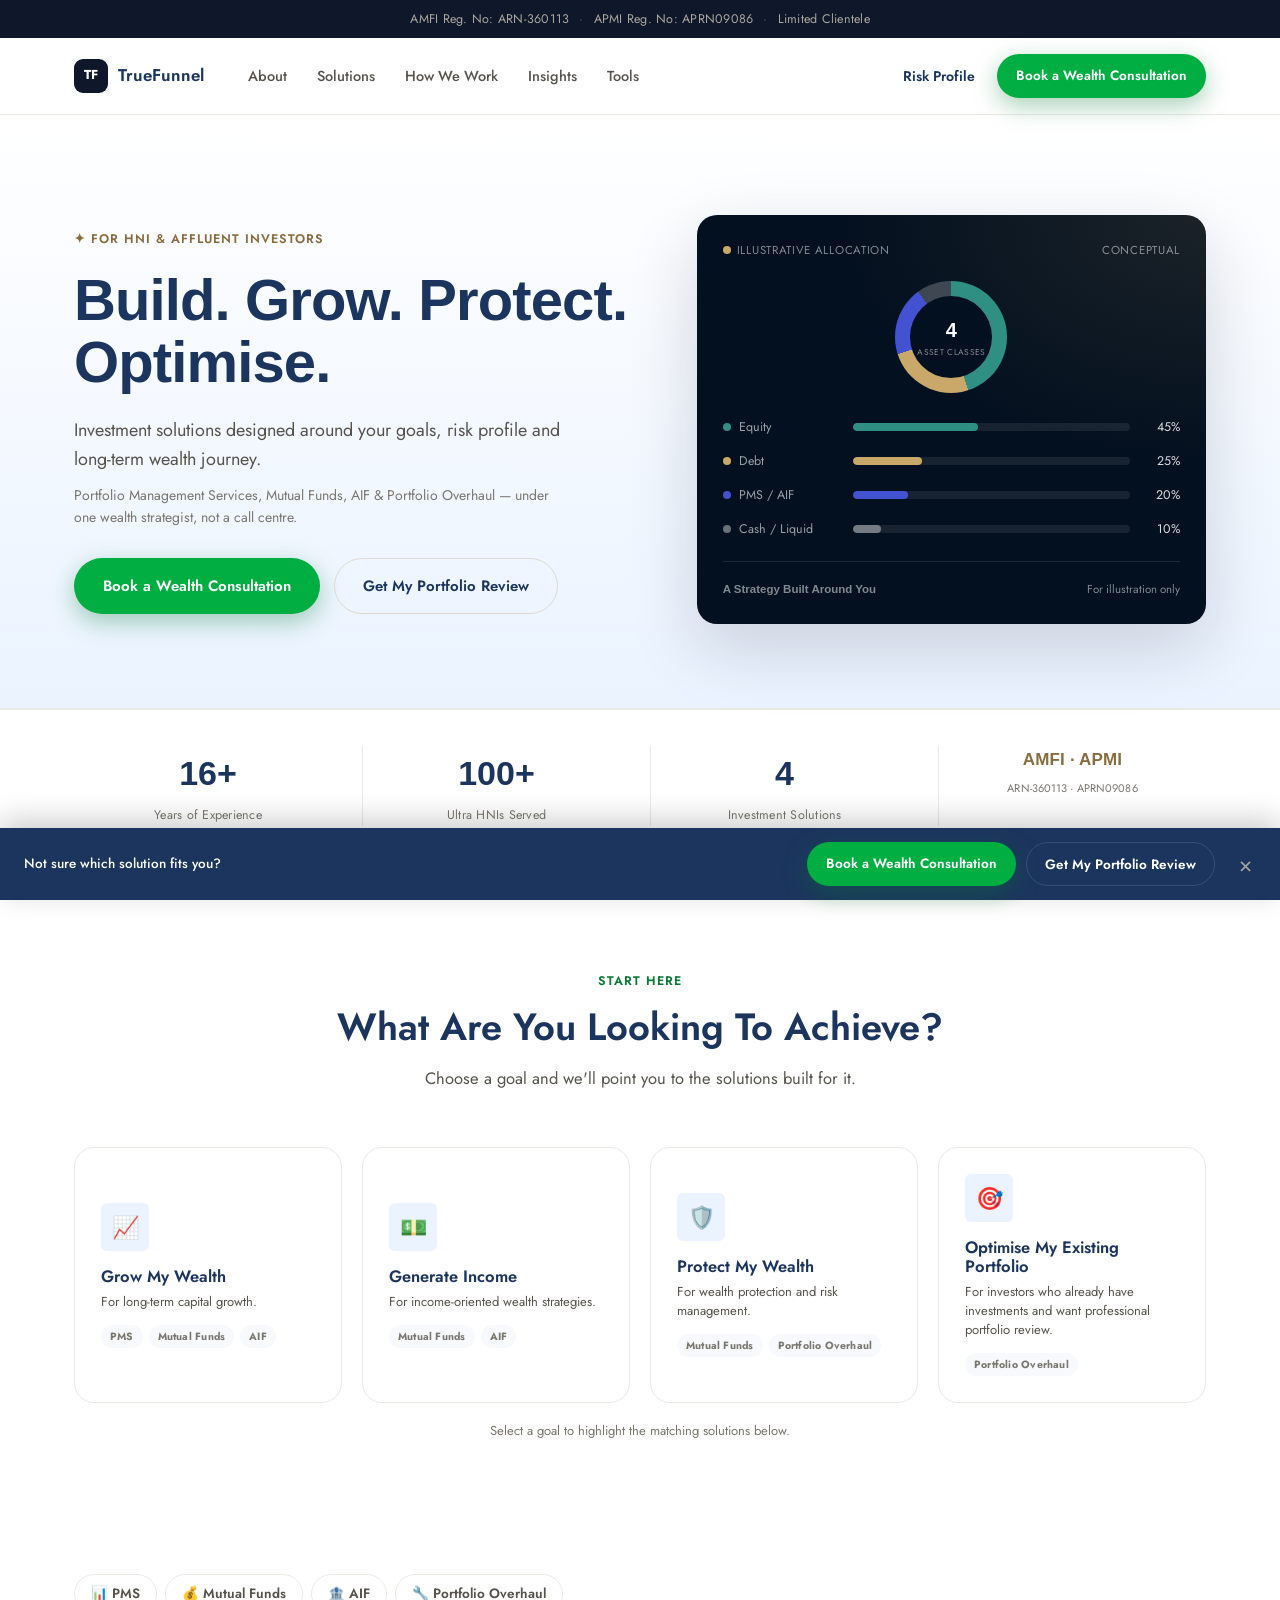
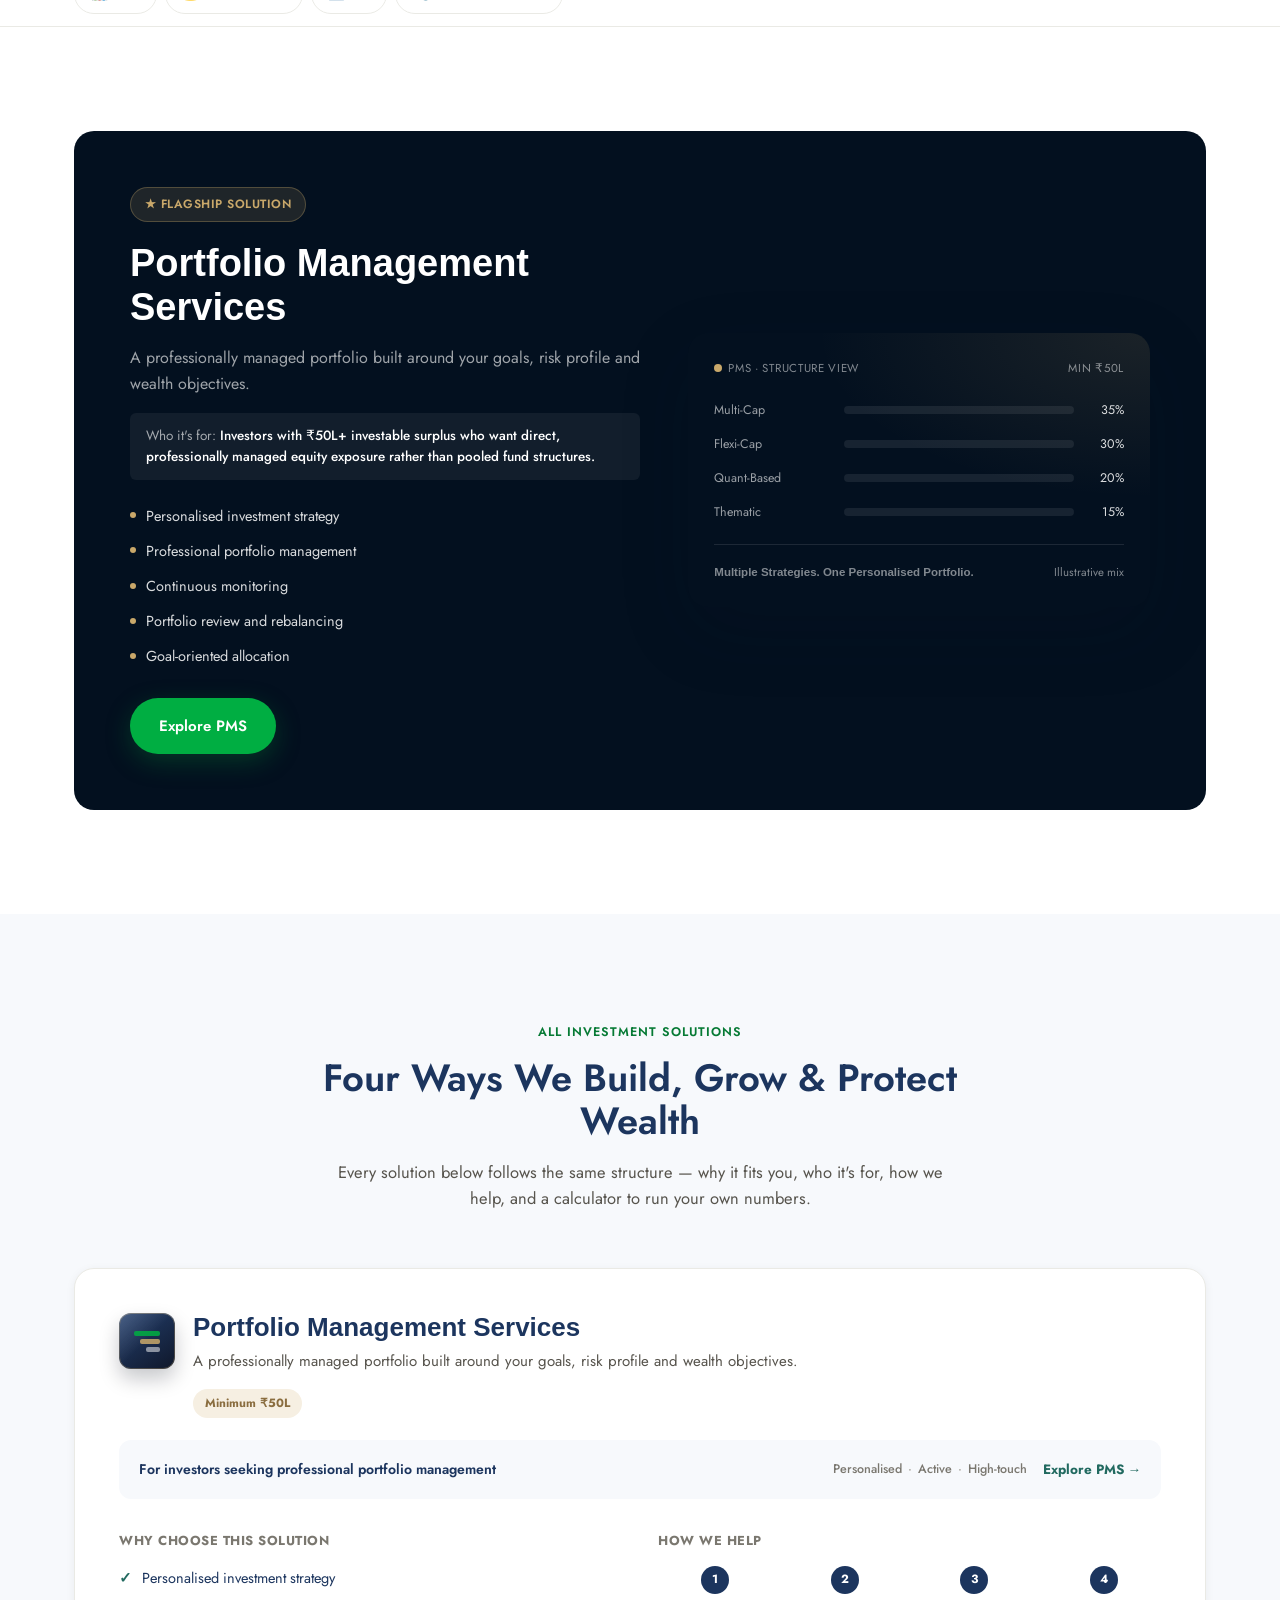
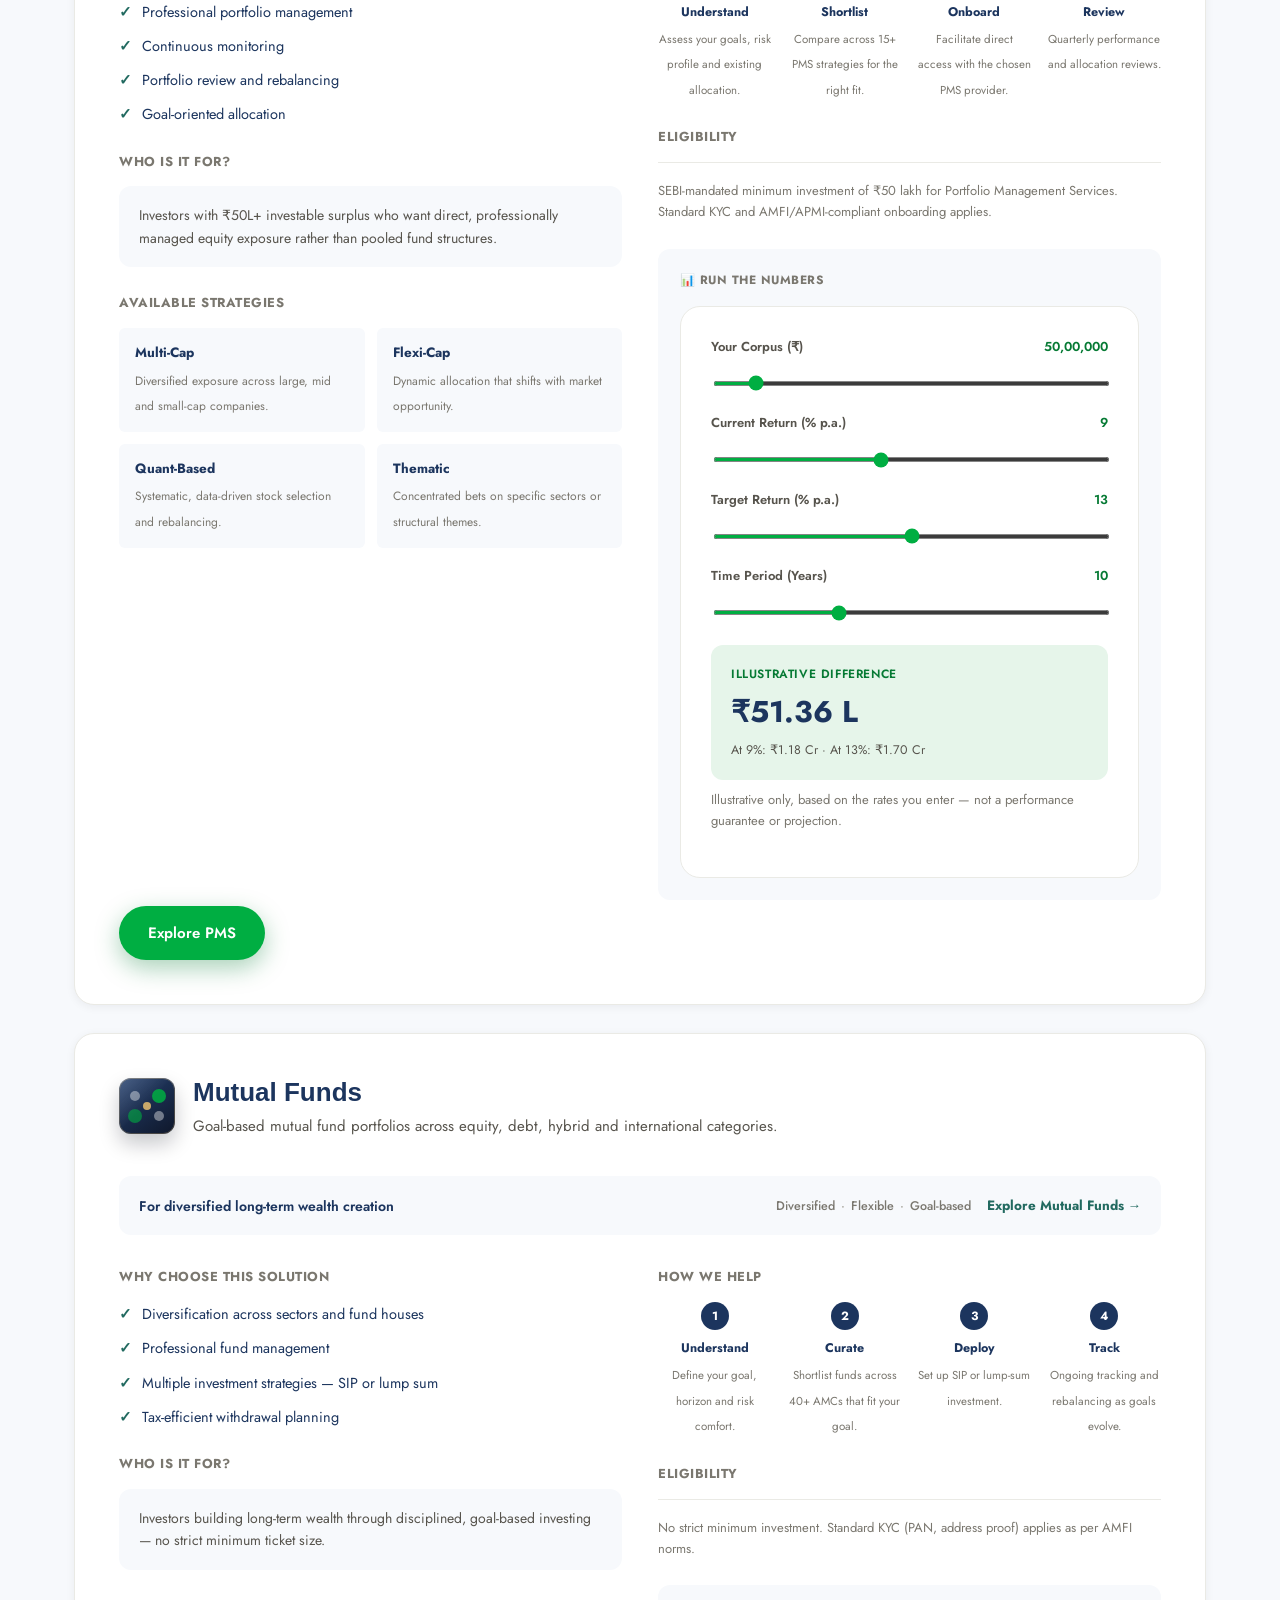
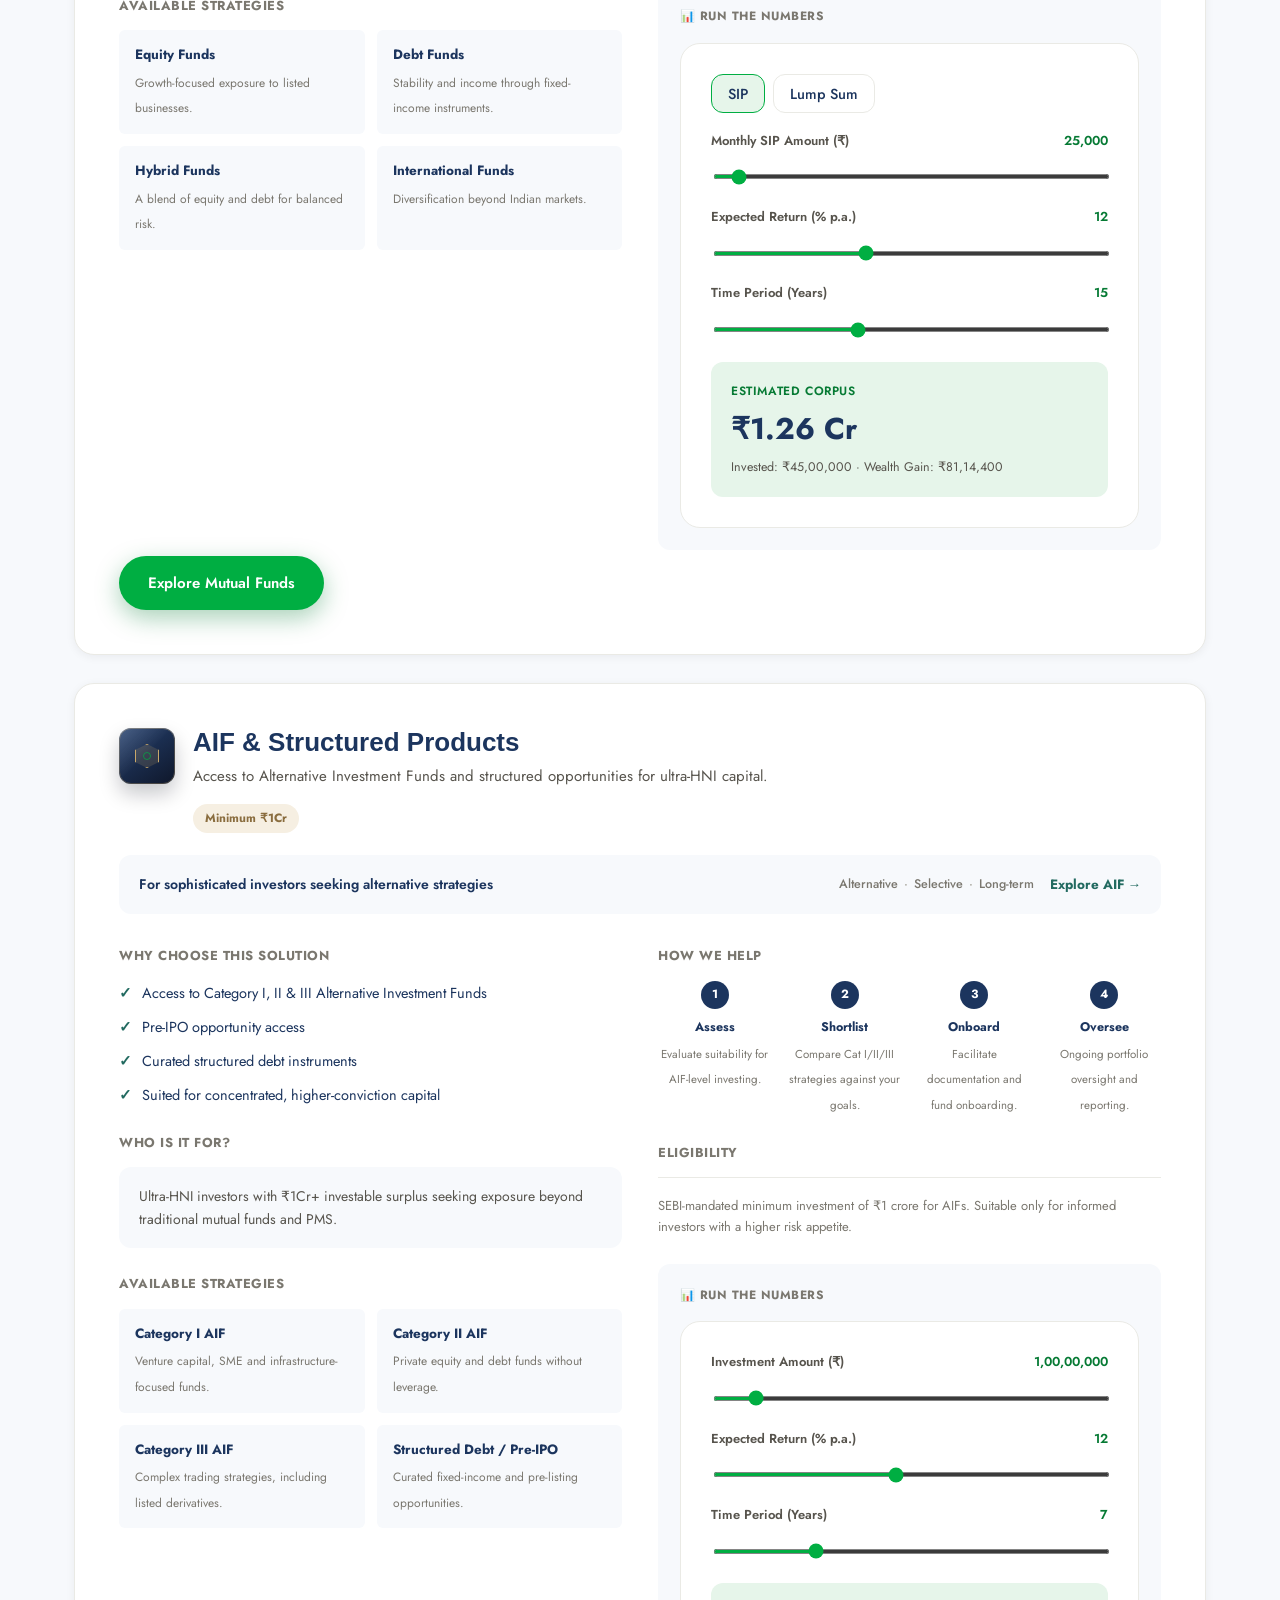
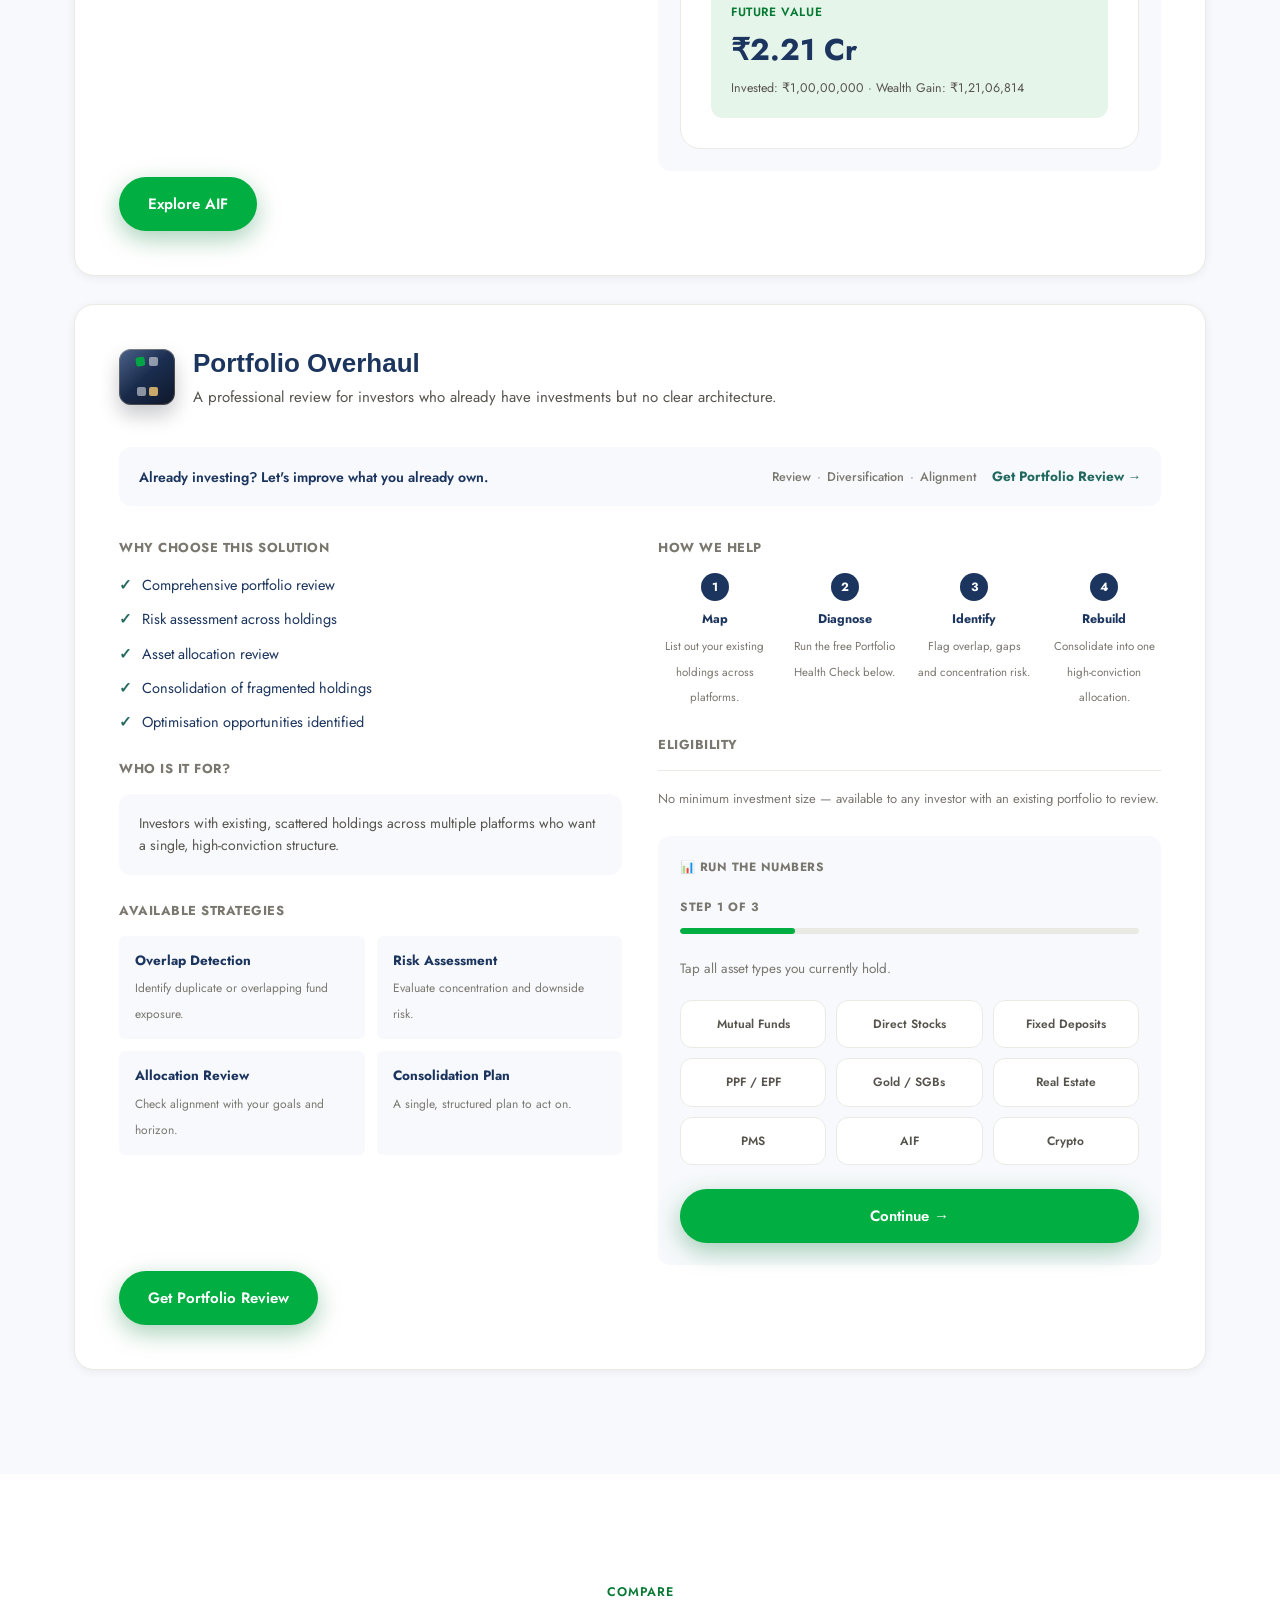
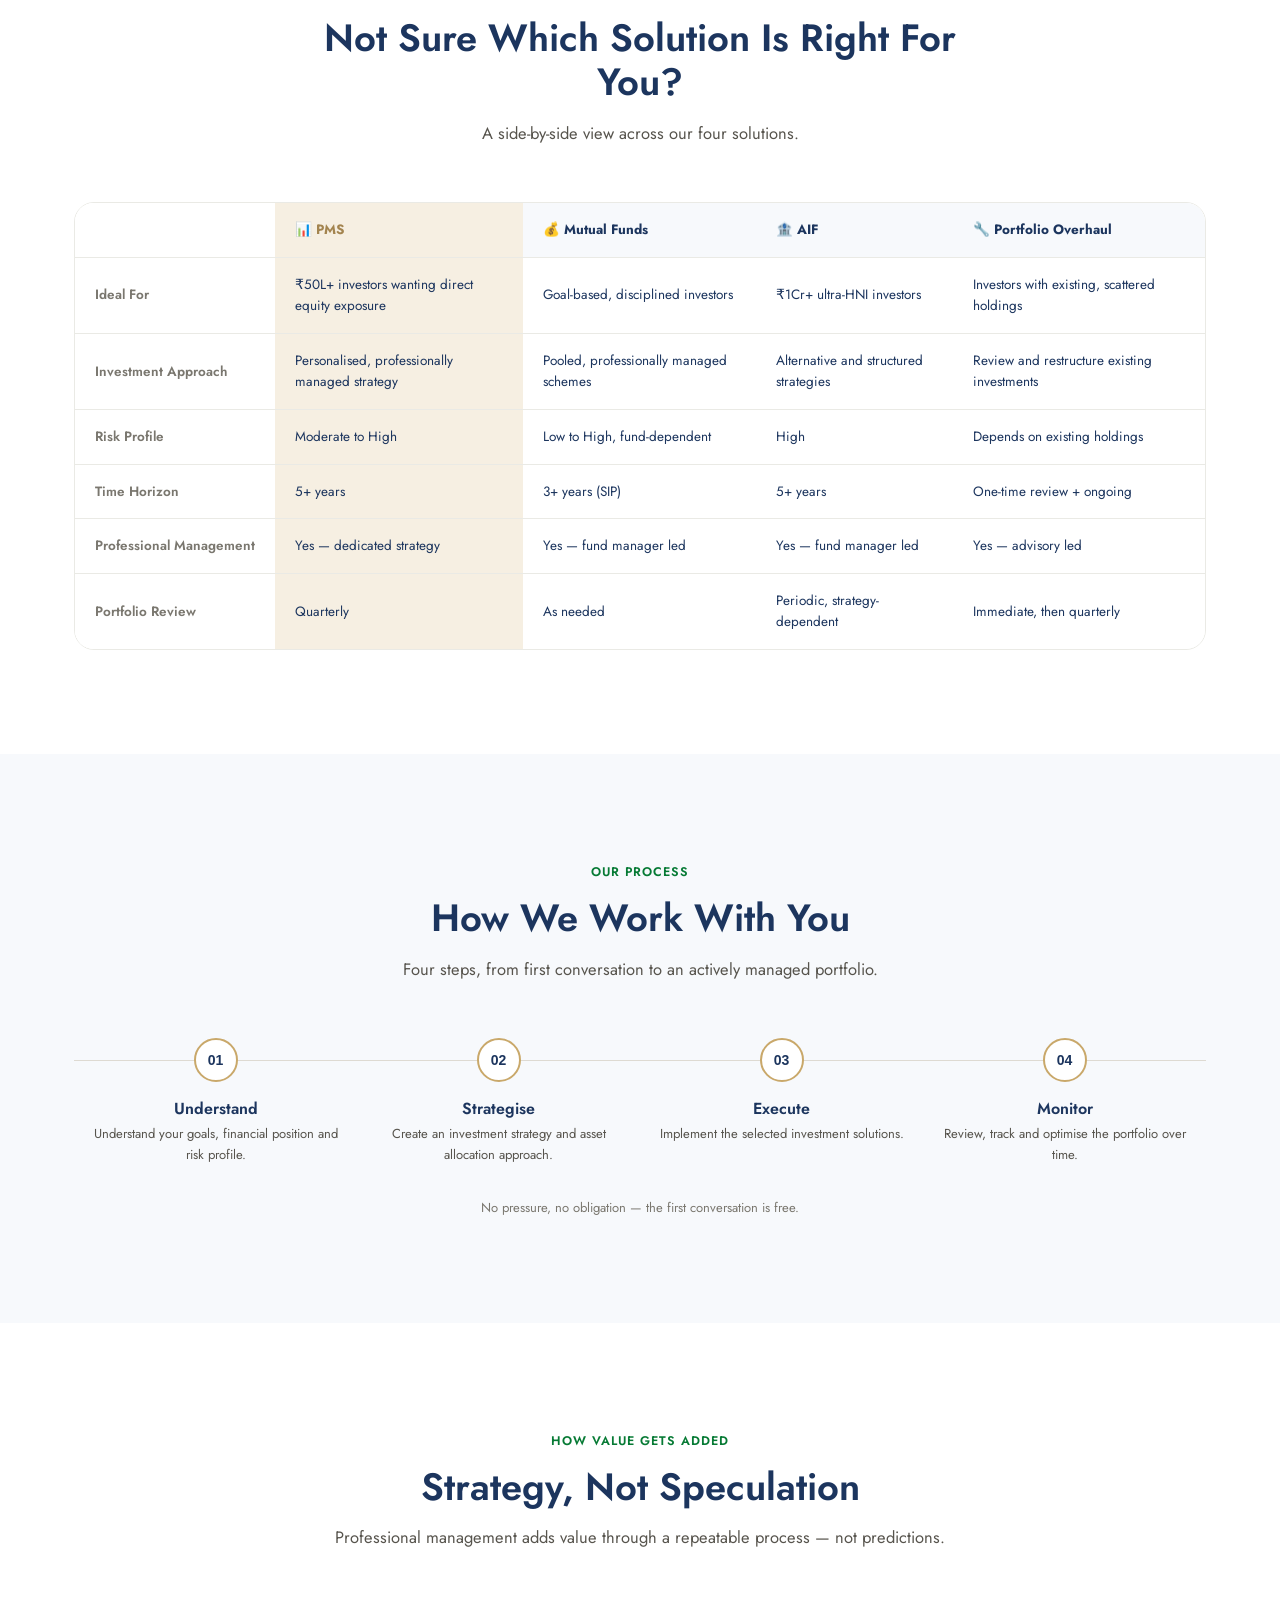
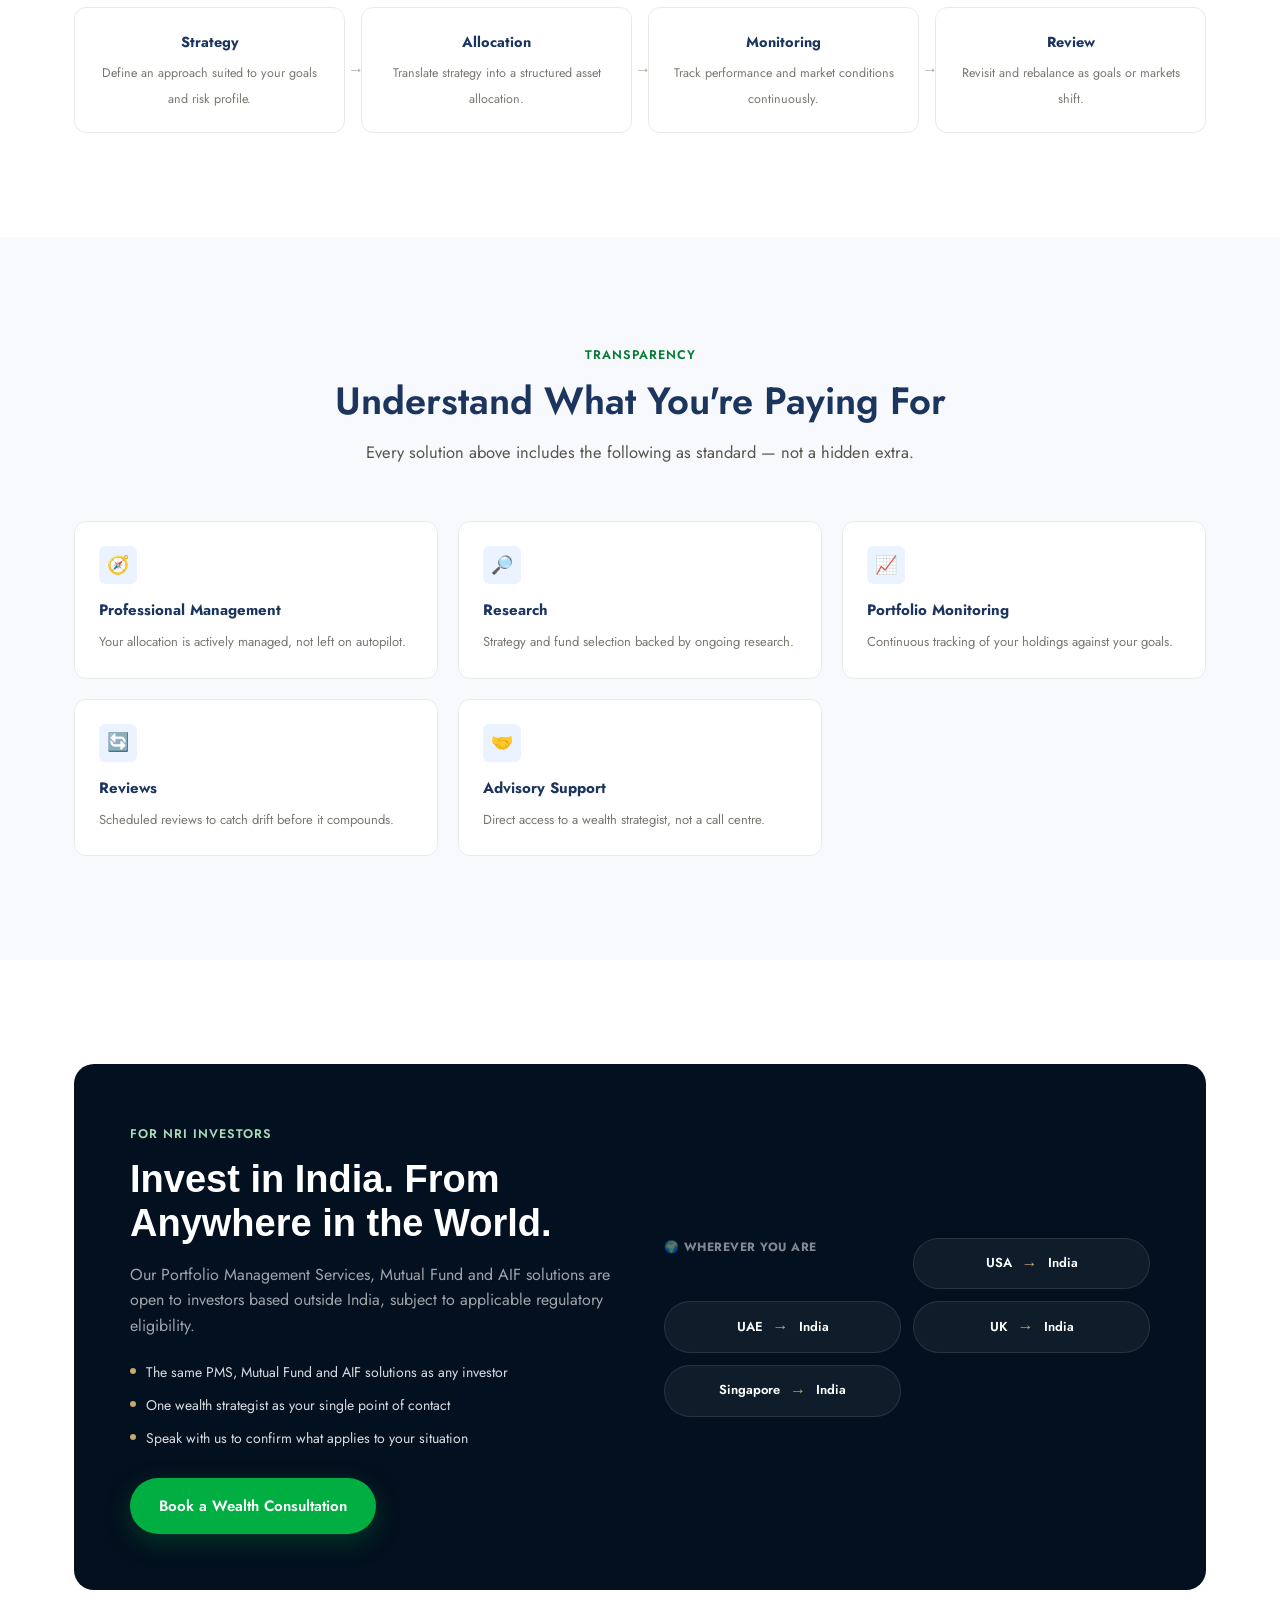
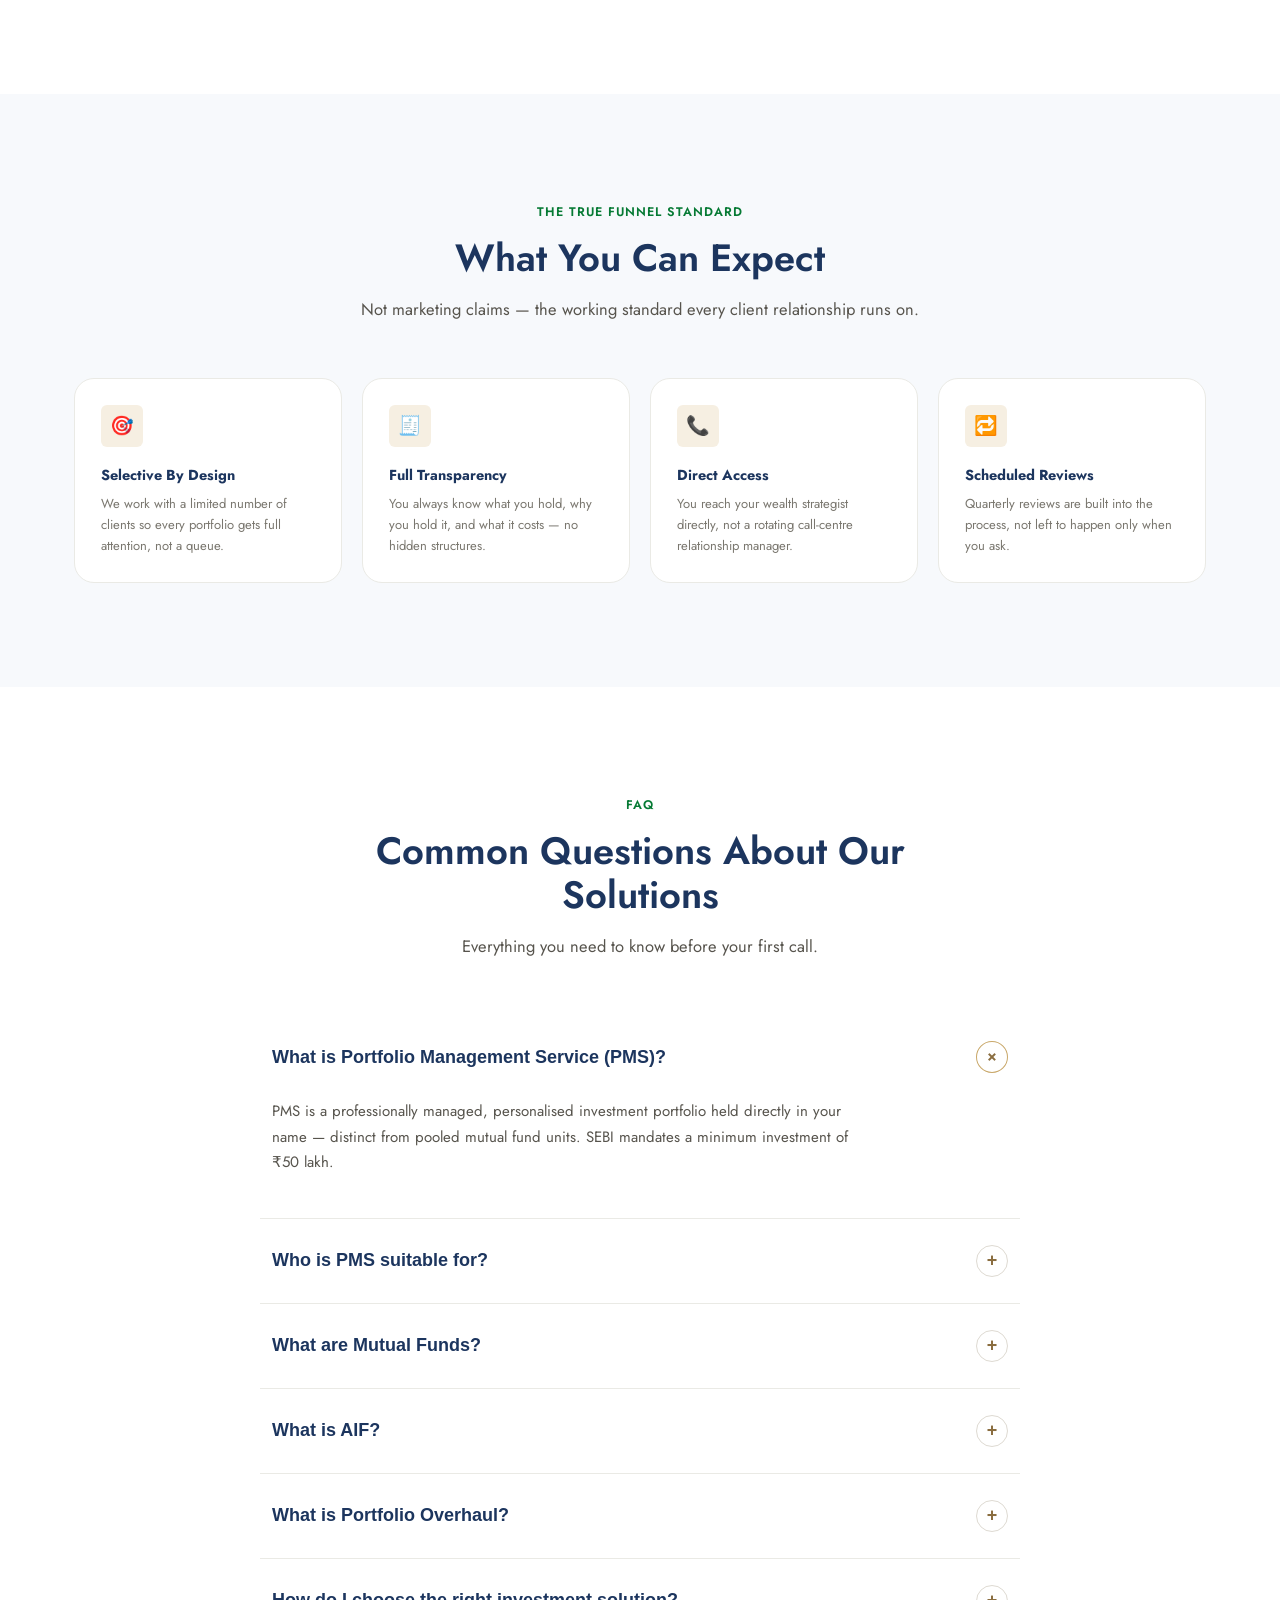
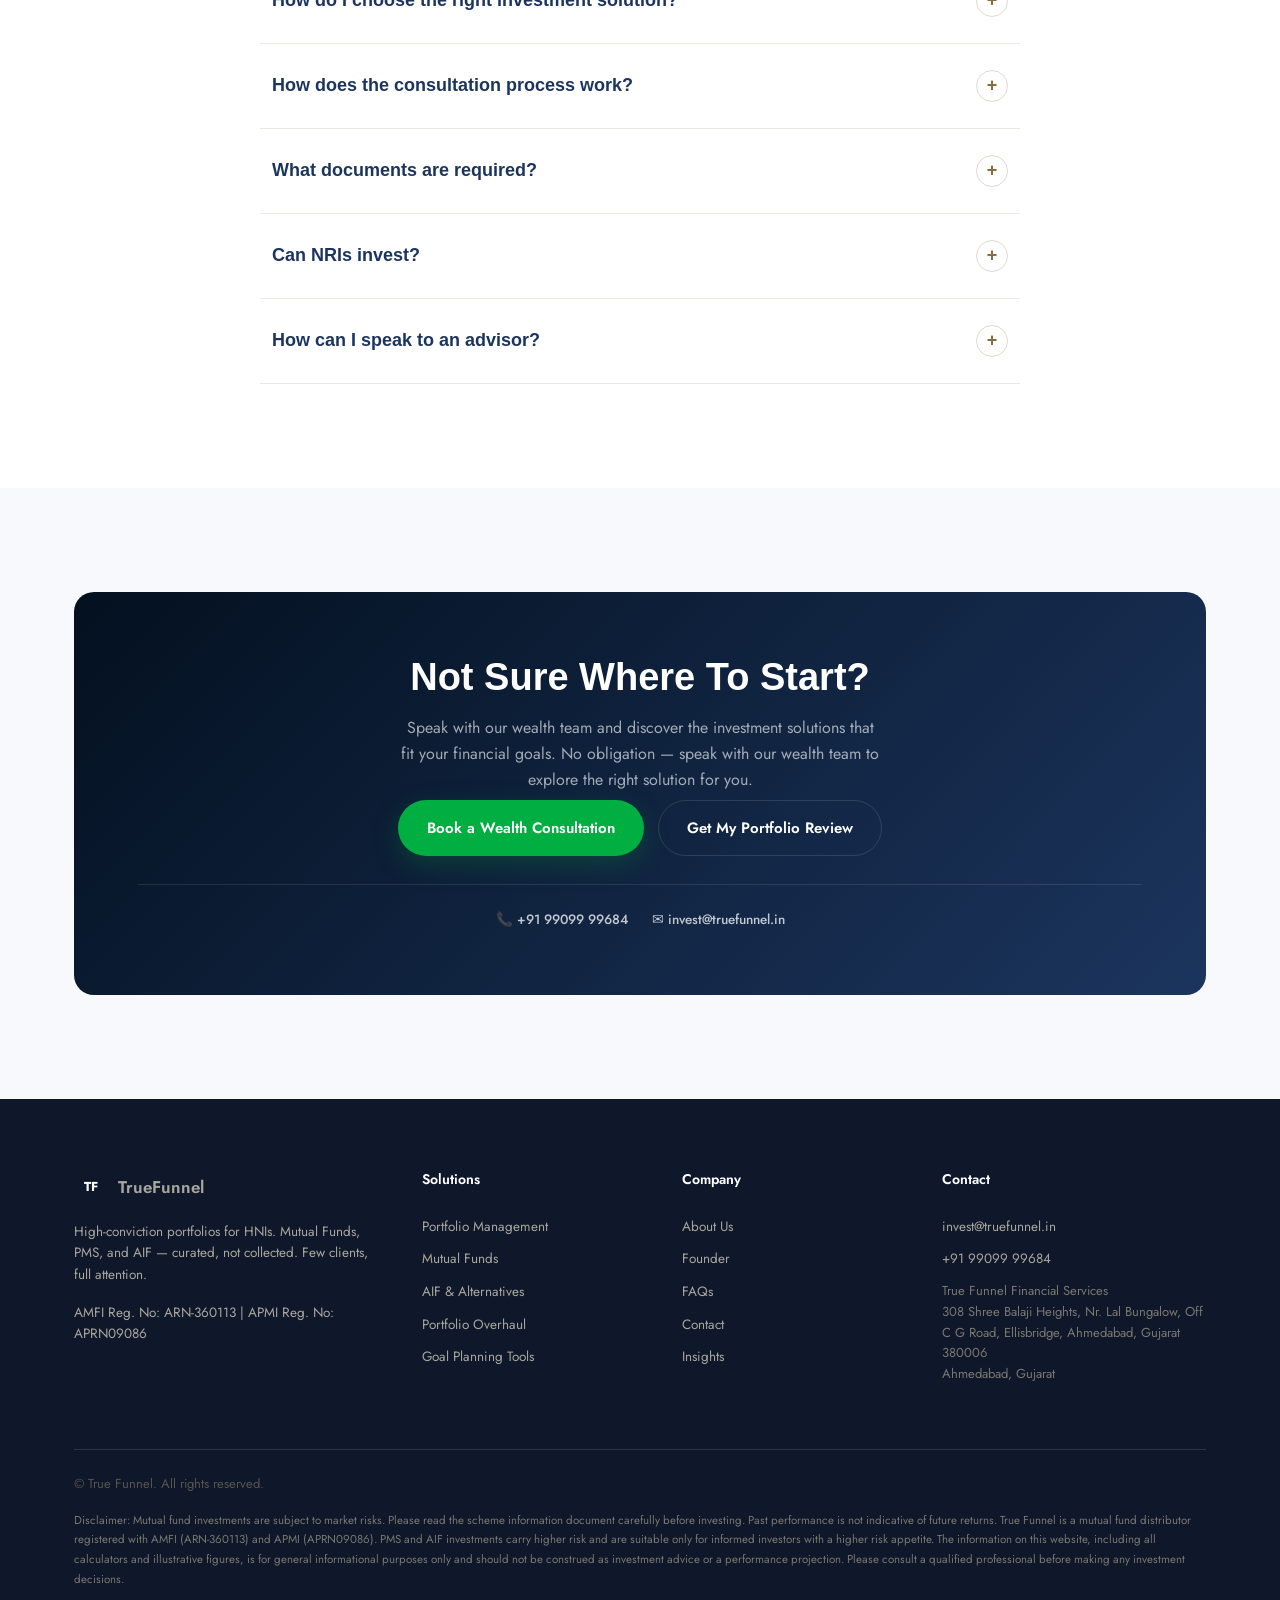
==== commit c47ebb1c: "Match nriwealthintegrated.in color palette and typeface Retint design tokens to the reference site's" ====
--- a/products.html
+++ b/products.html
@@ -7,7 +7,7 @@
 <meta name="description" content="Explore True Funnel's investment solutions — Portfolio Management Services, Mutual Funds, AIF & Structured Products, and Portfolio Overhaul — matched to your goals, with calculators and a free advisor consultation.">
 <link rel="preconnect" href="https://fonts.googleapis.com">
 <link rel="preconnect" href="https://fonts.gstatic.com" crossorigin>
-<link href="https://fonts.googleapis.com/css2?family=Inter:wght@400;500;600;700&family=Manrope:wght@500;600;700;800&display=swap" rel="stylesheet">
+<link href="https://fonts.googleapis.com/css2?family=Jost:wght@400;500;600;700&display=swap" rel="stylesheet">
 <link rel="stylesheet" href="assets/styles.css">
 <link rel="stylesheet" href="assets/products.css">
 </head>
--- a/assets/styles.css
+++ b/assets/styles.css
@@ -3,18 +3,18 @@
    base, teal + indigo accents, generous whitespace, minimal sharp buttons)
    ========================================================================== */
 :root{
-  --black:#030b16;
-  --near-black:#071a35;
-  --panel-dark:#0d2142;
+  --black:#0f172a;
+  --near-black:#1c355e;
+  --panel-dark:#24406e;
   --white:#ffffff;
-  --offwhite:#f5f7fa;
+  --offwhite:#f7f9fc;
   --gray-50:#f2f2ee;
   --gray-100:#eaeae5;
   --gray-200:#dedad2;
   --gray-400:#a9a69d;
   --gray-500:#7a776f;
   --gray-600:#57544d;
-  --ink:#0f1a2b;
+  --ink:#1c355e;
   --teal:#2f8f82;
   --teal-dark:#226a60;
   --teal-light:#e6f3f0;
@@ -24,9 +24,9 @@
   --gold-dark:#a3844f;
   --gold-text:#8a6d3f;
   --gold-light:#f6efe2;
-  --electric:#5b8cff;
-  --electric-dark:#3f6fe0;
-  --electric-light:#eaf0ff;
+  --electric:#00ae42;
+  --electric-dark:#067a34;
+  --electric-light:#e6f5ea;
   --border-light:rgba(255,255,255,0.12);
   --border-dark:rgba(12,21,38,0.1);
   --radius-sm:6px;
@@ -36,9 +36,9 @@
   --shadow-sm:0 2px 10px rgba(12,21,38,0.06);
   --shadow-md:0 12px 40px rgba(12,21,38,0.10);
   --shadow-lg:0 24px 70px rgba(12,21,38,0.16);
-  --font-display:'Manrope','Inter',sans-serif;
-  --font-body:'Inter',sans-serif;
-  --font-heading:'Manrope','Inter',sans-serif;
+  --font-display:'Jost','Inter',sans-serif;
+  --font-body:'Jost','Inter',sans-serif;
+  --font-heading:'Jost','Inter',sans-serif;
 }
 @media (prefers-reduced-motion: reduce){
   *,*::before,*::after{animation-duration:0.001ms !important;animation-iteration-count:1 !important;transition-duration:0.001ms !important;scroll-behavior:auto !important;}
@@ -74,7 +74,7 @@
   white-space:nowrap;
 }
 .btn:hover{transform:translateY(-2px);}
-.btn-primary{background:var(--electric);color:var(--white);box-shadow:0 8px 24px rgba(63,111,224,0.35);}
+.btn-primary{background:var(--electric);color:var(--white);box-shadow:0 8px 24px rgba(6,122,52,0.35);}
 .btn-primary:hover{background:var(--electric-dark);}
 .btn-ghost-light{background:transparent;color:var(--white);border-color:var(--border-light);}
 .btn-ghost-light:hover{background:rgba(255,255,255,0.08);}
@@ -126,7 +126,7 @@
 /* Wealth Architecture — CSS-3D glass/metal hero visual */
 .wealth-arch{position:relative;background:radial-gradient(120% 130% at 30% 10%, var(--panel-dark) 0%, var(--black) 70%);border-radius:var(--radius-lg);padding:40px 28px;box-shadow:var(--shadow-lg);transform-style:preserve-3d;transition:transform .4s ease;min-height:420px;display:flex;flex-direction:column;align-items:center;justify-content:center;}
 .wealth-arch::before{content:'';position:absolute;inset:0;border-radius:var(--radius-lg);border:1px solid rgba(201,168,106,0.22);pointer-events:none;}
-.wealth-arch-core{position:relative;width:150px;height:150px;border-radius:50%;background:radial-gradient(circle at 35% 30%, rgba(91,140,255,0.55), rgba(13,33,66,0.9) 60%, rgba(3,11,22,1) 100%);box-shadow:0 0 60px rgba(91,140,255,0.25), inset 0 0 30px rgba(255,255,255,0.08), 0 30px 50px rgba(0,0,0,0.5);animation:arch-rotate 22s linear infinite;border:1px solid rgba(201,168,106,0.35);}
+.wealth-arch-core{position:relative;width:150px;height:150px;border-radius:50%;background:radial-gradient(circle at 35% 30%, rgba(0,174,66,0.55), rgba(13,33,66,0.9) 60%, rgba(3,11,22,1) 100%);box-shadow:0 0 60px rgba(0,174,66,0.25), inset 0 0 30px rgba(255,255,255,0.08), 0 30px 50px rgba(0,0,0,0.5);animation:arch-rotate 22s linear infinite;border:1px solid rgba(201,168,106,0.35);}
 .wealth-arch-core::before{content:'';position:absolute;inset:14px;border-radius:50%;border:1px solid rgba(255,255,255,0.12);}
 .wealth-arch-core::after{content:'';position:absolute;top:14%;left:20%;width:36%;height:22%;border-radius:50%;background:rgba(255,255,255,0.18);filter:blur(6px);}
 @keyframes arch-rotate{from{transform:rotateY(0deg);}to{transform:rotateY(360deg);}}
@@ -199,11 +199,11 @@
 .section-dark h2,.section-dark h3{color:var(--white);}
 .section-dark .muted-sm,.section-dark .check-list li{color:rgba(255,255,255,0.7);}
 /* White "island" cards keep their normal light-card text colors even inside a dark section */
-.service-card h3,.quicklink-card h4,.health-widget h3,.lead-form-card h3{color:var(--ink);}
-.service-card p,.quicklink-card p,.health-widget p,.lead-form-card p{color:var(--gray-600);}
+.service-card h3,.health-widget h3,.lead-form-card h3{color:var(--ink);}
+.service-card p,.health-widget p,.lead-form-card p{color:var(--gray-600);}
 .health-widget .muted-sm,.lead-form-card .muted-sm{color:var(--gray-500);}
 .eyebrow{display:inline-block;font-size:12.5px;font-weight:600;letter-spacing:.08em;text-transform:uppercase;color:var(--electric-dark);margin-bottom:14px;}
-.eyebrow-light{color:#a9c2ff;}
+.eyebrow-light{color:#a8d9b8;}
 .section-head{max-width:640px;margin:0 auto 56px;text-align:center;}
 .section-sub{font-size:16.5px;}
 .light-sub{color:rgba(255,255,255,0.62);}
@@ -230,8 +230,24 @@
 .service-card:hover .ql-arrow, .service-card:hover .card-arrow{transform:translateX(4px);}
 .service-card h3{font-size:19px;margin-bottom:10px;}
 .service-card p{font-size:14.5px;margin-bottom:18px;}
-.tag-row{display:flex;flex-wrap:wrap;gap:8px;}
+.tag-row{display:flex;flex-wrap:wrap;gap:8px;margin-bottom:16px;}
 .tag-row span{font-size:12px;font-weight:600;background:var(--gray-50);color:var(--gray-600);padding:6px 12px;border-radius:var(--radius-pill);}
+.card-explore-link{display:inline-block;font-size:13.5px;font-weight:700;color:var(--electric-dark);}
+.section-dark .card-explore-link{color:#a8d9b8;}
+.service-card:hover .card-explore-link{text-decoration:underline;}
+
+/* ---------- More Ways We Help ---------- */
+.more-help-grid{display:grid;grid-template-columns:repeat(3,1fr);gap:24px;}
+.more-help-card{display:block;background:var(--white);border:1px solid var(--gray-100);border-radius:var(--radius-lg);padding:28px;transition:transform .2s ease, box-shadow .2s ease, border-color .2s ease;}
+.more-help-card:hover{transform:translateY(-4px);box-shadow:var(--shadow-md);border-color:rgba(201,168,106,0.4);}
+.more-help-card h3{font-size:17px;margin-bottom:8px;}
+.more-help-card p{font-size:14px;margin-bottom:14px;}
+
+/* ---------- Why Clients Choose Us ---------- */
+.why-us-grid{display:grid;grid-template-columns:repeat(4,1fr);gap:20px;}
+.why-us-card{background:rgba(255,255,255,0.04);border:1px solid var(--border-light);border-radius:var(--radius-md);padding:24px;}
+.why-us-card h3{color:var(--white);font-size:16px;margin-bottom:8px;}
+.why-us-card p{font-size:13.5px;margin:0;}
 
 .solution-icon-3d{width:56px;height:56px;border-radius:var(--radius-md);position:relative;margin-bottom:20px;background:linear-gradient(145deg, var(--panel-dark), var(--black));box-shadow:inset 0 1px 0 rgba(255,255,255,0.14), 0 10px 20px rgba(3,11,22,0.22);transform-style:preserve-3d;transition:transform .35s ease;}
 .solution-icon-3d::before{content:'';position:absolute;inset:0;border-radius:var(--radius-md);background:linear-gradient(135deg, rgba(255,255,255,0.18) 0%, rgba(255,255,255,0) 50%);}
@@ -239,27 +255,20 @@
 .solution-icon-3d .glyph{position:absolute;inset:0;display:flex;align-items:center;justify-content:center;}
 /* PMS — stacked glass layers */
 .icon-pms .glyph{flex-direction:column;gap:3px;}
-.icon-pms .glyph span{width:26px;height:5px;border-radius:2px;background:rgba(91,140,255,0.85);}
+.icon-pms .glyph span{width:26px;height:5px;border-radius:2px;background:rgba(0,174,66,0.85);}
 .icon-pms .glyph span:nth-child(2){width:20px;background:rgba(201,168,106,0.85);margin-left:6px;}
 .icon-pms .glyph span:nth-child(3){width:14px;background:rgba(255,255,255,0.5);margin-left:12px;}
 /* Mutual Funds — diversified nodes around a core */
-.icon-mf .glyph span{width:8px;height:8px;border-radius:50%;background:var(--gold);box-shadow:12px -10px 0 3px rgba(91,140,255,0.85), -12px -10px 0 1px rgba(255,255,255,0.4), 12px 10px 0 1px rgba(255,255,255,0.4), -12px 10px 0 3px rgba(91,140,255,0.6);}
+.icon-mf .glyph span{width:8px;height:8px;border-radius:50%;background:var(--gold);box-shadow:12px -10px 0 3px rgba(0,174,66,0.85), -12px -10px 0 1px rgba(255,255,255,0.4), 12px 10px 0 1px rgba(255,255,255,0.4), -12px 10px 0 3px rgba(0,174,66,0.6);}
 /* AIF — vault / private-market architecture */
 .icon-aif .glyph span{width:24px;height:24px;background:rgba(201,168,106,0.18);border:1.5px solid var(--gold);clip-path:polygon(50% 0%, 100% 25%, 100% 75%, 50% 100%, 0% 75%, 0% 25%);position:relative;}
-.icon-aif .glyph span::after{content:'';position:absolute;inset:7px;border-radius:50%;border:1px solid rgba(91,140,255,0.7);}
+.icon-aif .glyph span::after{content:'';position:absolute;inset:7px;border-radius:50%;border:1px solid rgba(0,174,66,0.7);}
 /* Portfolio Overhaul — blocks realigning */
 .icon-overhaul .glyph{display:grid;grid-template-columns:repeat(2,9px);gap:3px;}
 .icon-overhaul .glyph span{width:9px;height:9px;border-radius:2px;background:rgba(255,255,255,0.5);}
-.icon-overhaul .glyph span:nth-child(1){background:rgba(91,140,255,0.9);transform:rotate(-8deg) translate(-1px,-1px);}
+.icon-overhaul .glyph span:nth-child(1){background:rgba(0,174,66,0.9);transform:rotate(-8deg) translate(-1px,-1px);}
 .icon-overhaul .glyph span:nth-child(4){background:var(--gold);}
 
-.quicklink-grid{display:grid;grid-template-columns:repeat(3,1fr);gap:20px;margin-top:24px;}
-.quicklink-card{display:flex;align-items:center;gap:16px;background:var(--white);border:1px solid var(--gray-100);border-radius:var(--radius-md);padding:20px;transition:border-color .2s, transform .2s;}
-.quicklink-card:hover{border-color:var(--electric);transform:translateY(-3px);}
-.ql-icon{width:44px;height:44px;border-radius:var(--radius-sm);background:var(--indigo-light);display:flex;align-items:center;justify-content:center;font-size:20px;flex-shrink:0;}
-.quicklink-card h4{font-size:15px;margin-bottom:4px;}
-.quicklink-card p{font-size:13px;margin:0;}
-.ql-arrow{margin-left:auto;color:var(--electric);font-weight:700;}
 
 /* ---------- Founder ---------- */
 .founder-grid{display:grid;grid-template-columns:.5fr 1fr;gap:56px;align-items:center;}
@@ -309,7 +318,7 @@
 .option-row:hover{border-color:var(--electric);}
 .option-row.selected{border-color:var(--electric);background:var(--electric-light);}
 .risk-widget .option-row{background:var(--panel-dark);border-color:var(--border-light);color:var(--white);}
-.risk-widget .option-row:hover,.risk-widget .option-row.selected{border-color:var(--electric);background:rgba(91,140,255,0.18);}
+.risk-widget .option-row:hover,.risk-widget .option-row.selected{border-color:var(--electric);background:rgba(0,174,66,0.18);}
 
 .hw-result{text-align:center;}
 .score-ring{position:relative;width:120px;height:120px;margin:0 auto 20px;}
@@ -348,16 +357,16 @@
 .risk-shape.active span{color:var(--white);}
 .risk-shape:hover .risk-shape-obj,.risk-shape.active .risk-shape-obj{transform:rotateY(25deg) rotateX(-12deg);}
 /* Conservative — stable cube */
-.shape-conservative .risk-shape-obj{background:linear-gradient(145deg, rgba(255,255,255,0.18), rgba(91,140,255,0.35));border-radius:4px;border:1px solid rgba(91,140,255,0.5);}
+.shape-conservative .risk-shape-obj{background:linear-gradient(145deg, rgba(255,255,255,0.18), rgba(0,174,66,0.35));border-radius:4px;border:1px solid rgba(0,174,66,0.5);}
 /* Moderate — balanced sphere */
 .shape-moderate .risk-shape-obj{border-radius:50%;background:radial-gradient(circle at 35% 30%, rgba(255,255,255,0.35), rgba(201,168,106,0.4) 70%);border:1px solid rgba(201,168,106,0.5);}
 /* Growth — ascending structure */
 .shape-growth .risk-shape-obj{background:none;}
-.shape-growth .risk-shape-obj::before,.shape-growth .risk-shape-obj::after{content:'';position:absolute;bottom:0;border-radius:2px;background:linear-gradient(180deg, rgba(91,140,255,0.7), rgba(201,168,106,0.6));}
+.shape-growth .risk-shape-obj::before,.shape-growth .risk-shape-obj::after{content:'';position:absolute;bottom:0;border-radius:2px;background:linear-gradient(180deg, rgba(0,174,66,0.7), rgba(201,168,106,0.6));}
 .shape-growth .risk-shape-obj::before{left:2px;width:9px;height:20px;}
 .shape-growth .risk-shape-obj::after{left:14px;width:9px;height:34px;}
 /* Aggressive — dynamic angular structure */
-.shape-aggressive .risk-shape-obj{background:linear-gradient(135deg, rgba(201,168,106,0.7), rgba(91,140,255,0.5));clip-path:polygon(50% 0%, 100% 100%, 0% 100%);}
+.shape-aggressive .risk-shape-obj{background:linear-gradient(135deg, rgba(201,168,106,0.7), rgba(0,174,66,0.5));clip-path:polygon(50% 0%, 100% 100%, 0% 100%);}
 
 /* ---------- Insights (editorial) ---------- */
 .insights-grid{display:grid;grid-template-columns:1.3fr 1fr;grid-template-rows:auto auto;gap:32px;}
@@ -394,7 +403,7 @@
 .contact-grid{display:grid;grid-template-columns:.85fr 1.15fr;gap:32px;align-items:start;}
 .contact-info{display:flex;flex-direction:column;gap:22px;background:var(--panel-dark);border-radius:var(--radius-lg);padding:34px;box-shadow:var(--shadow-md);}
 .info-row{display:flex;gap:16px;align-items:flex-start;}
-.info-icon{width:40px;height:40px;border-radius:var(--radius-sm);background:rgba(91,140,255,0.16);display:flex;align-items:center;justify-content:center;font-size:18px;flex-shrink:0;}
+.info-icon{width:40px;height:40px;border-radius:var(--radius-sm);background:rgba(0,174,66,0.16);display:flex;align-items:center;justify-content:center;font-size:18px;flex-shrink:0;}
 .info-row strong{display:block;color:var(--white);font-size:14.5px;margin-bottom:4px;}
 .info-row p{margin:0;font-size:14px;}
 .info-row a:hover{color:var(--electric);}
@@ -448,9 +457,8 @@
 @media (max-width:960px){
   .hero-grid,.about-grid,.founder-grid,.health-grid,.risk-grid,.contact-grid{grid-template-columns:1fr;}
   .service-grid,.calc-grid,.tools-page-grid{grid-template-columns:1fr 1fr;}
-  .quicklink-grid{grid-template-columns:1fr;}
   .footer-grid{grid-template-columns:1fr 1fr;}
-  .trust-strip-grid,.founder-blocks,.process-row,.insights-grid{grid-template-columns:1fr 1fr;}
+  .trust-strip-grid,.founder-blocks,.process-row,.insights-grid,.more-help-grid,.why-us-grid{grid-template-columns:1fr 1fr;}
   .insight-featured{grid-row:auto;}
   .risk-shapes{grid-template-columns:repeat(4,1fr);}
   h2{font-size:30px;}
@@ -474,7 +482,7 @@
   .nav.nav-open .nav-actions .btn{margin-top:12px;width:100%;}
 }
 @media (max-width:720px){
-  .service-grid,.calc-grid,.tools-page-grid,.trust-strip-grid,.founder-blocks,.process-row,.insights-grid{grid-template-columns:1fr;}
+  .service-grid,.calc-grid,.tools-page-grid,.trust-strip-grid,.founder-blocks,.process-row,.insights-grid,.more-help-grid,.why-us-grid{grid-template-columns:1fr;}
   .risk-shapes{grid-template-columns:1fr 1fr;}
   .founder-photo{width:140px;height:140px;margin:0 auto;font-size:44px;}
   .footer-grid{grid-template-columns:1fr;}
